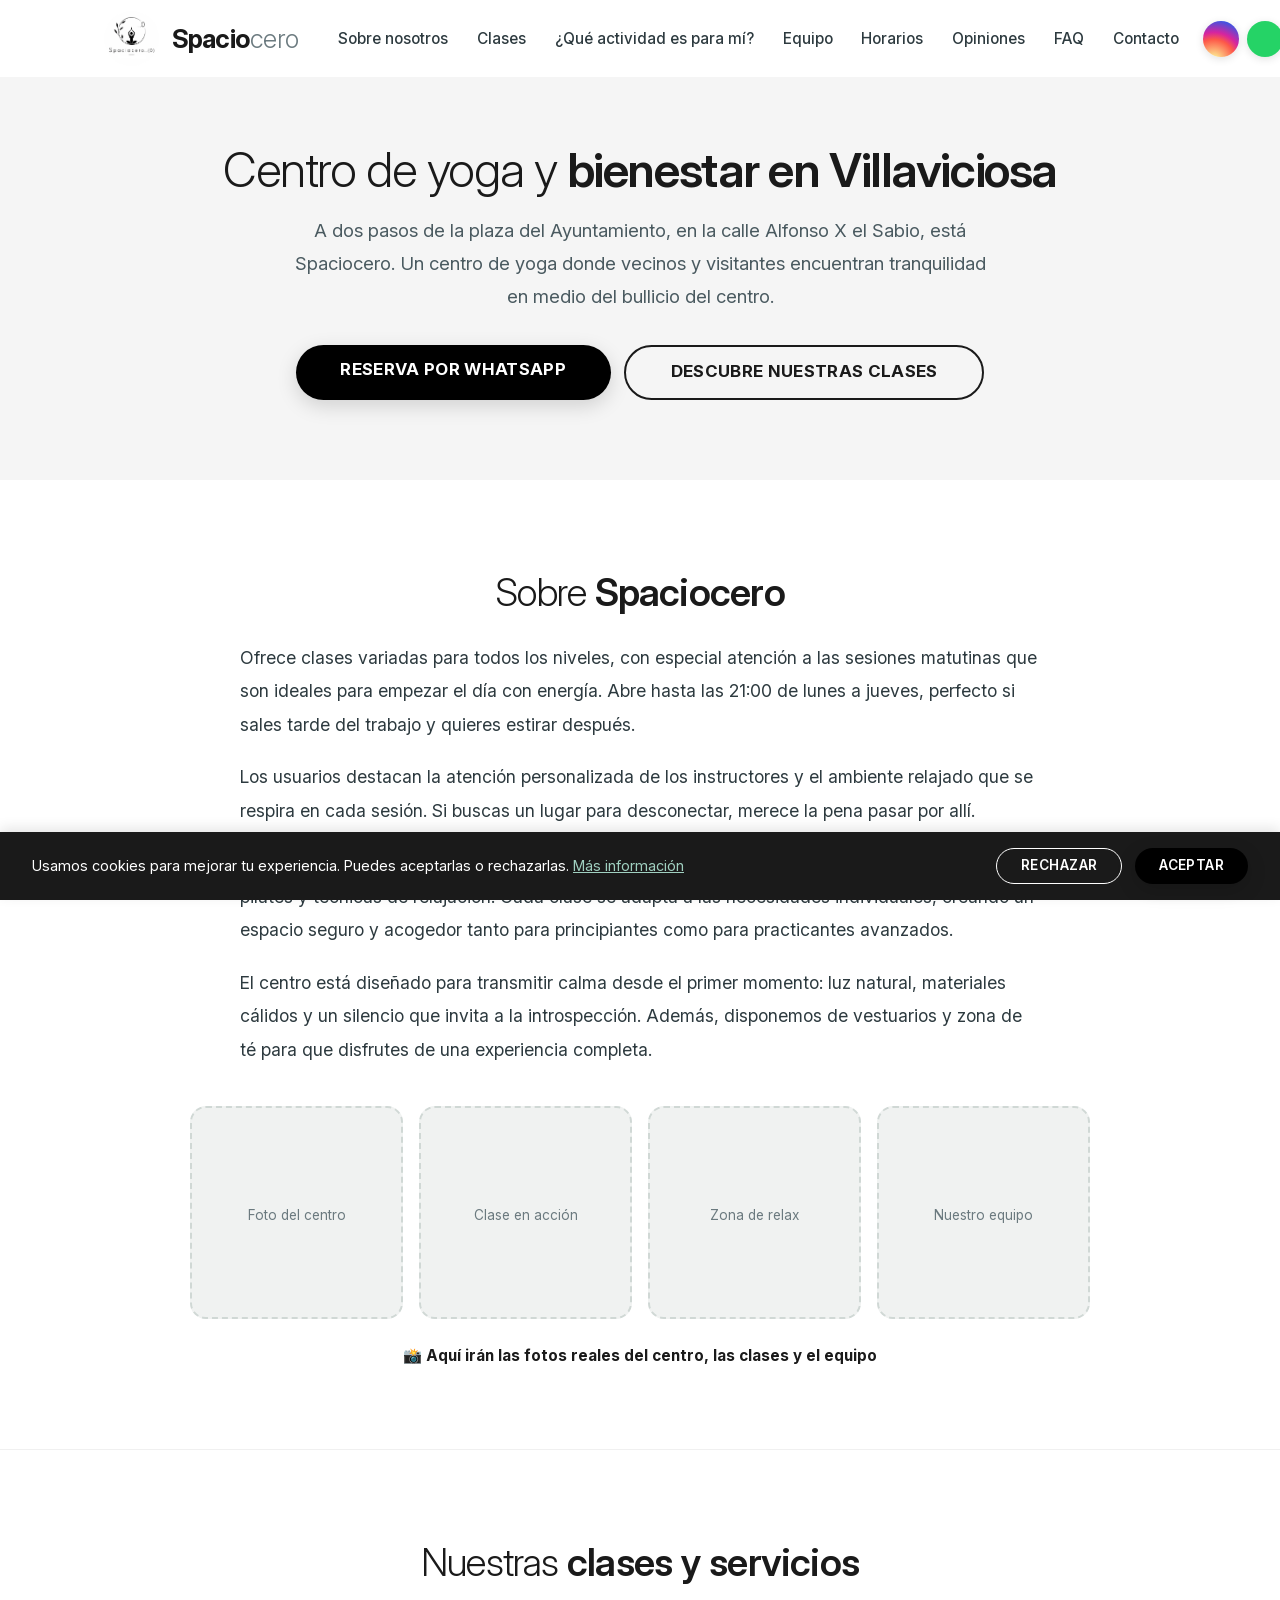
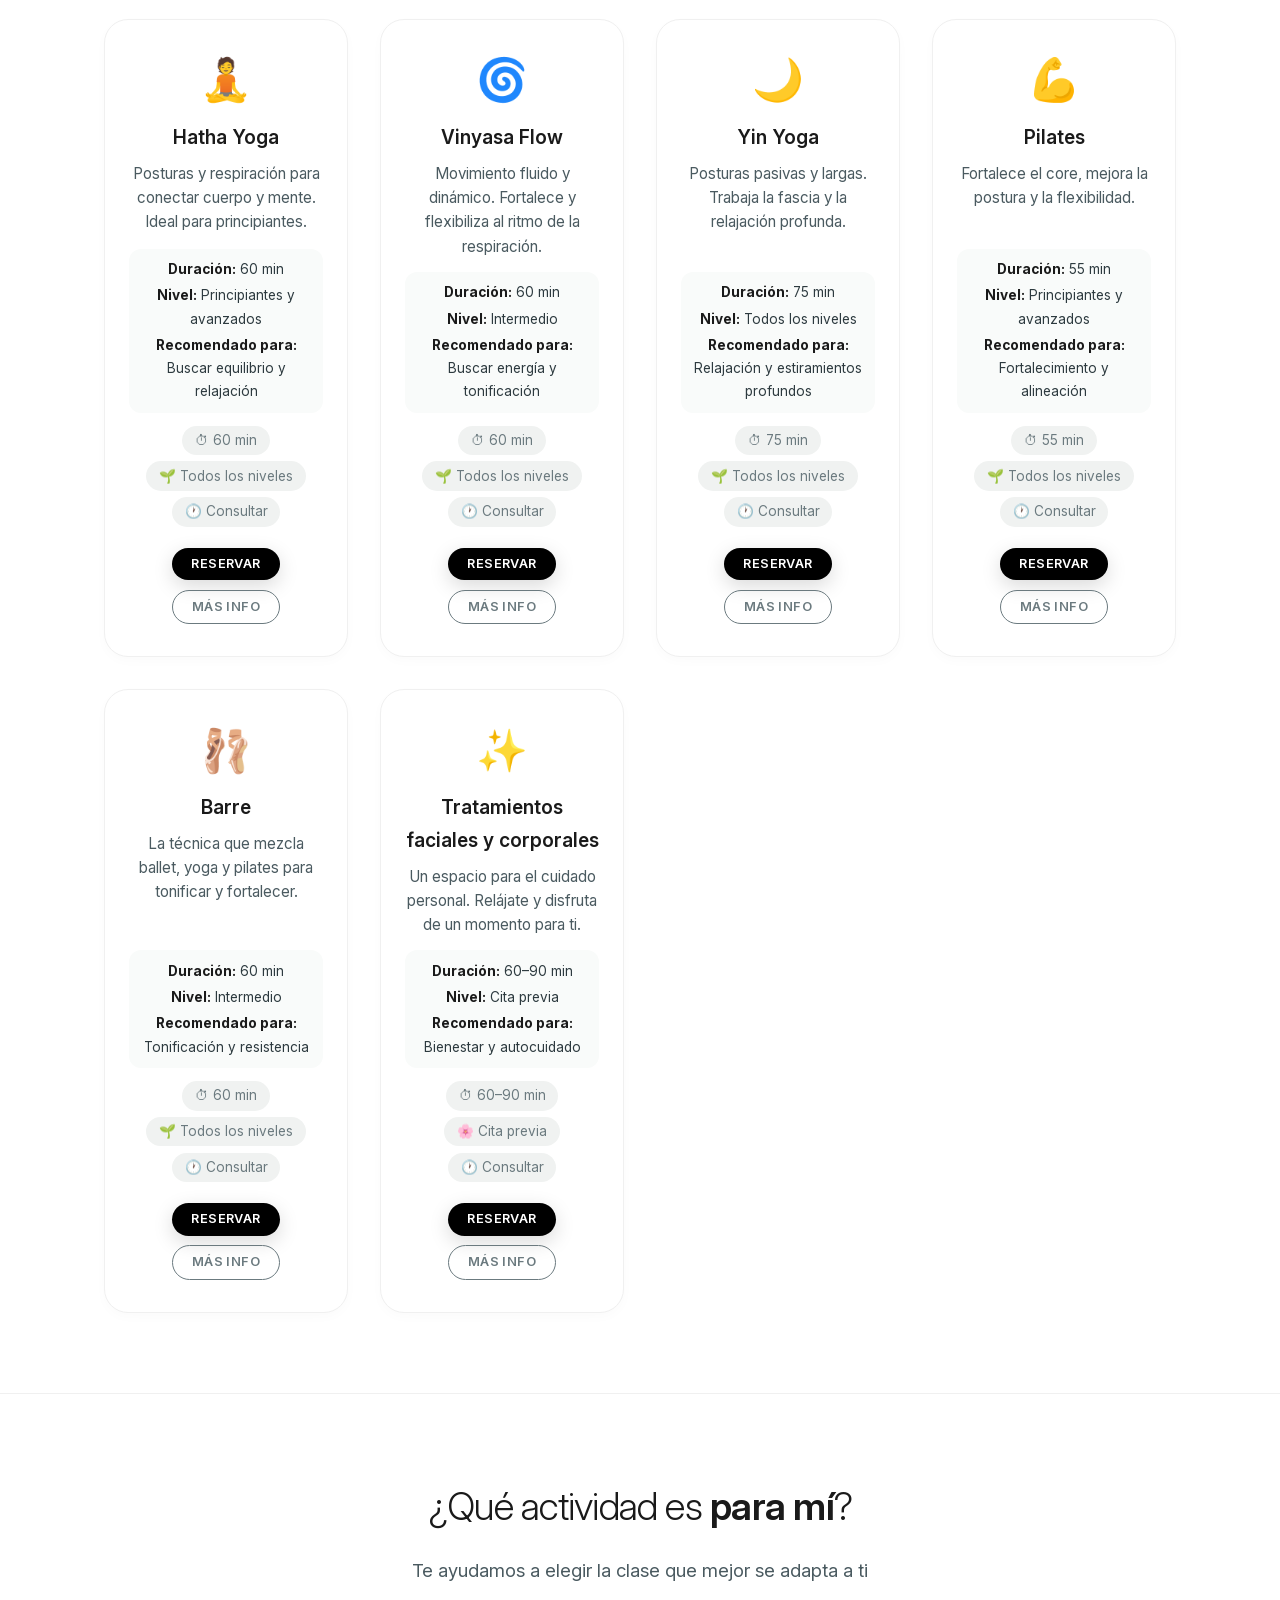
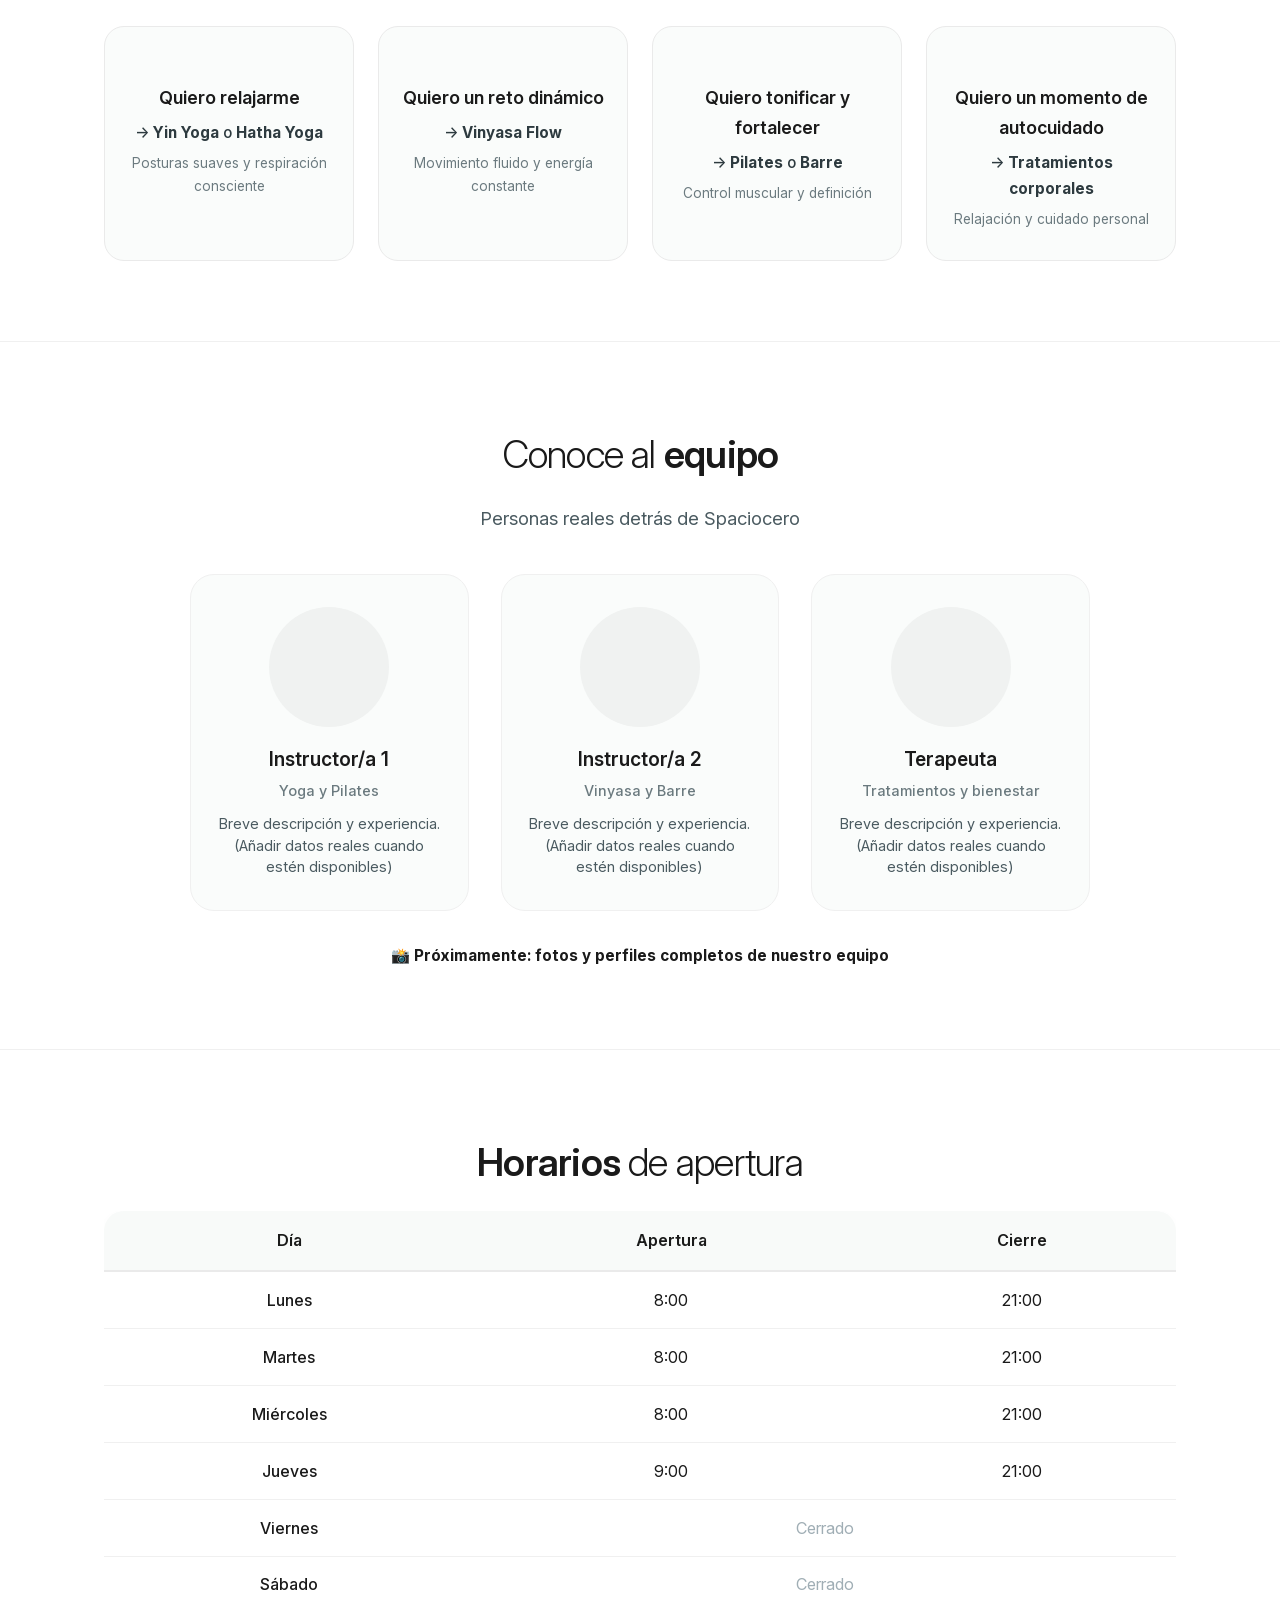
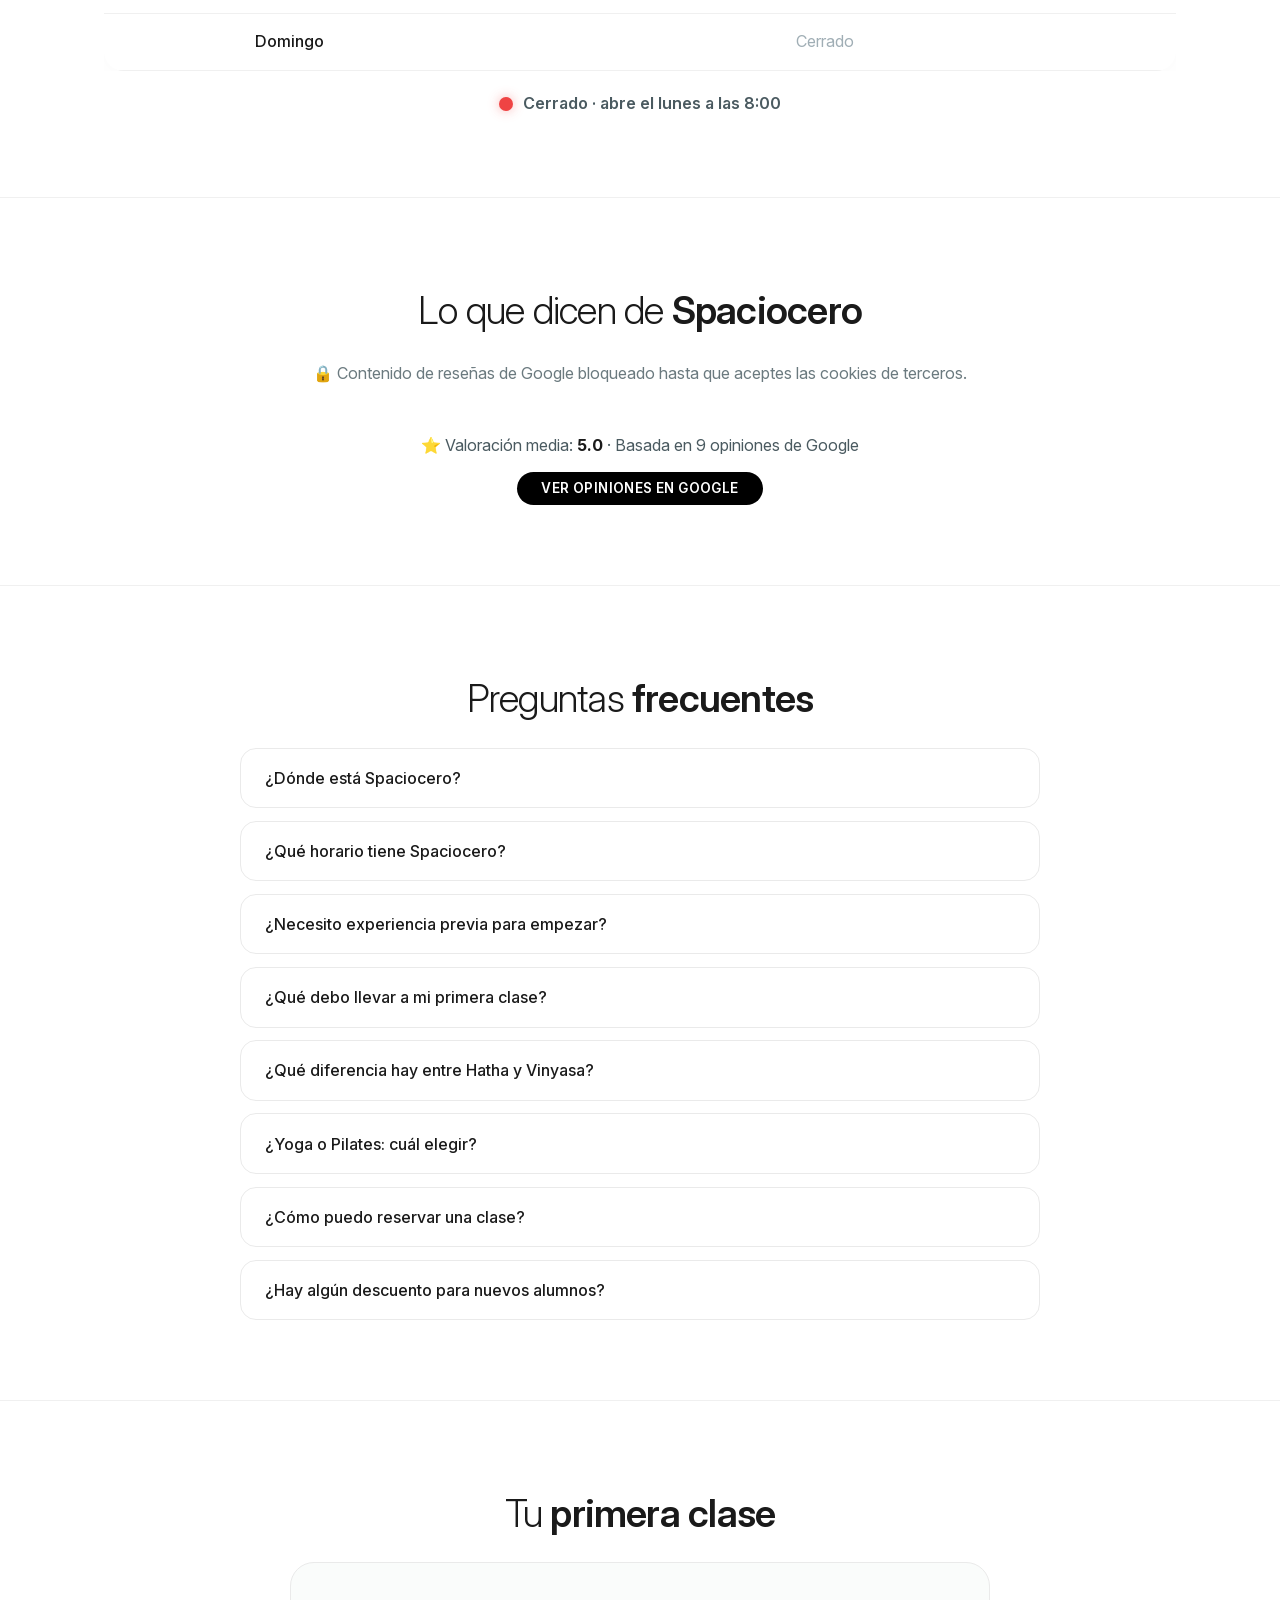
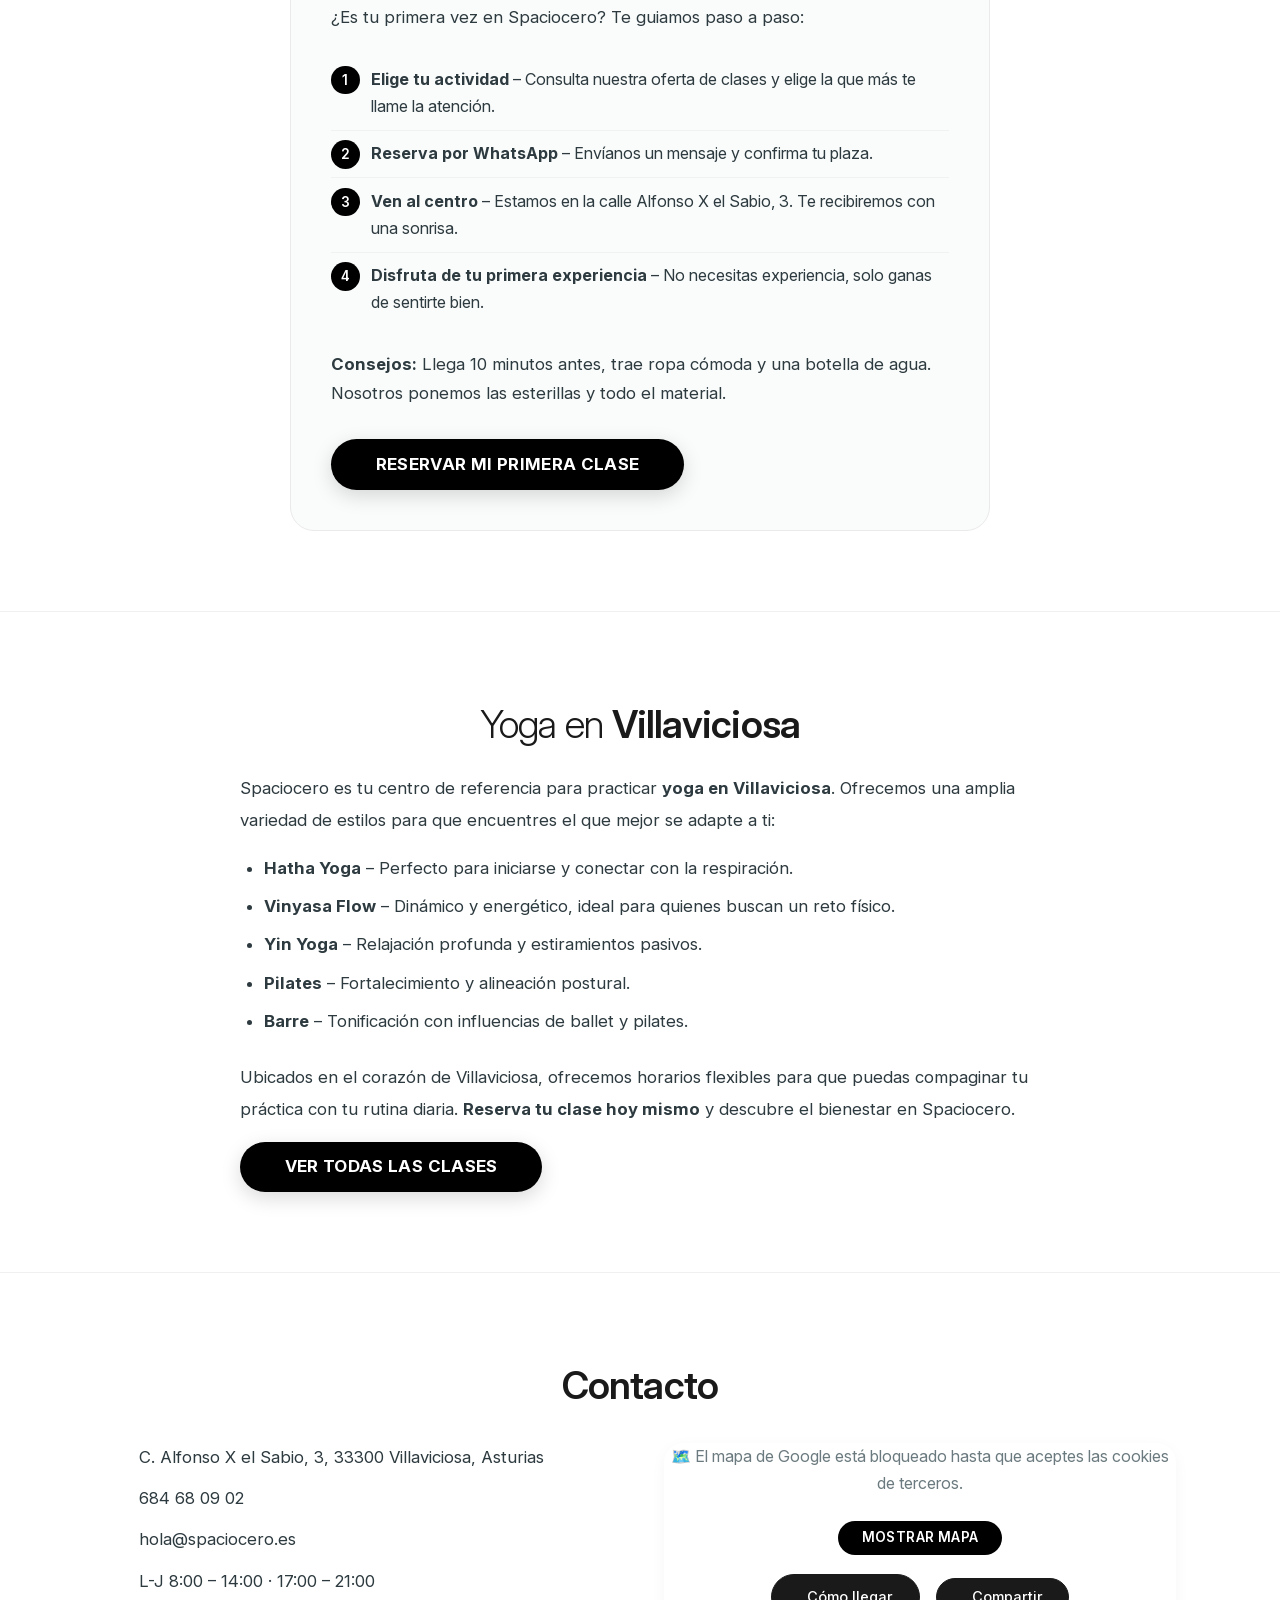
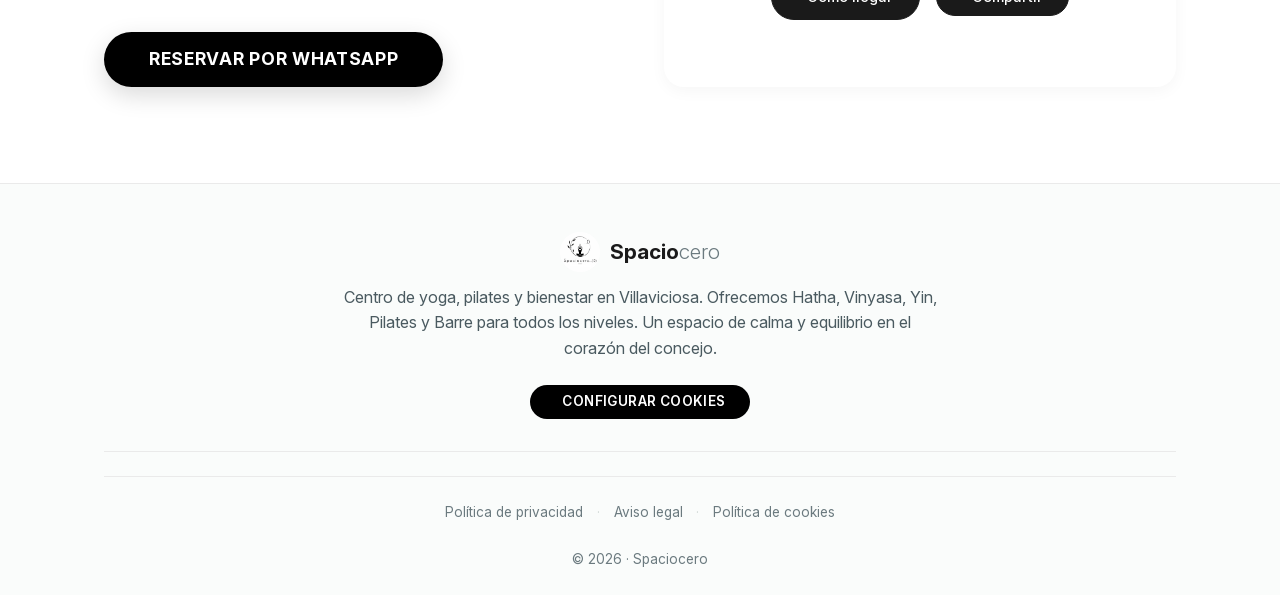
==== index.html @ df88dddb "update spaciocero Paginas legales actualizazo el font awesome actualizado para funcionar al aceptar " ====
<!DOCTYPE html>
<html lang="es">
<head>
    <meta charset="UTF-8" />
    <meta name="viewport" content="width=device-width, initial-scale=1.0" />
    <title>Spaciocero · Yoga y Bienestar en Villaviciosa | Centro de Yoga y Pilates</title>
    <meta name="description" content="Centro de yoga y pilates en Villaviciosa, Asturias. Clases de Hatha, Vinyasa, Yin, Pilates y Barre para todos los niveles. Relajación, flexibilidad y bienestar. ¡Reserva tu clase por WhatsApp!" />
    <link rel="icon" type="image/webp" href="./spaciocero_logo2_retocado-circle.webp" />
    <link rel="icon" type="image/png" href="./spaciocero_logo2_retocado-circle.png" sizes="any" />
    <link rel="canonical" href="https://spaciocero.pages.dev/" />
    <link rel="apple-touch-icon" sizes="180x180" href="/apple-touch-icon.png" />
    <link rel="stylesheet" href="./styles.css" />

    <!-- Open Graph / Redes Sociales -->
    <meta property="og:title" content="Spaciocero · Yoga y Bienestar en Villaviciosa" />
    <meta property="og:description" content="Centro de yoga y pilates en Villaviciosa. Clases para todos los niveles. ¡Ven a conocernos!" />
    <meta property="og:image" content="https://spaciocero.pages.dev/spaciocero_logo2_retocado-circle.webp" />
    <meta property="og:url" content="https://spaciocero.pages.dev/" />
    <meta name="twitter:card" content="summary_large_image" />
</head>
<body>

    <!-- CABECERA -->
    <header class="header">
        <div class="container header-inner">
            <a href="#inicio" class="logo">
                <picture>
                    <source srcset="./spaciocero_logo2_retocado-circle.webp" type="image/webp" />
                    <img src="./spaciocero_logo2_retocado-circle.png" alt="Spaciocero" class="logo-img" loading="lazy" />
                </picture>
                <span class="logo-text">Spacio<span>cero</span></span>
            </a>

            <nav class="nav" id="nav" aria-label="Navegación principal">
                <ul class="nav-links">
                    <li><a href="#sobre">Sobre nosotros</a></li>
                    <li><a href="#clases">Clases</a></li>
                    <li><a href="#actividad-ideal">¿Qué actividad es para mí?</a></li>
                    <li><a href="#equipo">Equipo</a></li>
                    <li><a href="#horarios">Horarios</a></li>
                    <li><a href="#opiniones">Opiniones</a></li>
                    <li><a href="#faq">FAQ</a></li>
                    <li><a href="#contacto">Contacto</a></li>
                </ul>
            </nav>

            <div class="header-right">
                <div class="header-buttons">
                    <div class="floating-buttons">
                        <a href="https://www.instagram.com/spaciocero/" target="_blank" rel="noopener noreferrer" class="float-btn instagram-btn" aria-label="Instagram">
                            <i class="fab fa-instagram"></i>
                        </a>
                        <a href="https://wa.me/34656167226?text=Hola%2C%20me%20gustar%C3%ADa%20reservar%20una%20clase" target="_blank" rel="noopener noreferrer" class="float-btn whatsapp-btn" aria-label="WhatsApp">
                            <i class="fab fa-whatsapp"></i>
                        </a>
                    </div>
                </div>
                <button class="menu-toggle" id="menuToggle" aria-label="Abrir menú">
                    <span></span><span></span><span></span>
                </button>
            </div>
        </div>
    </header>

    <main>
        <!-- ================= HERO ================= -->
        <section id="inicio" class="hero">
            <div class="container hero-inner">
                <div class="hero-content">
                    <h1>Centro de yoga y <strong>bienestar en Villaviciosa</strong></h1>
                    <p class="hero-descripcion">
                        A dos pasos de la plaza del Ayuntamiento, en la calle Alfonso X el Sabio, está Spaciocero.
                        Un centro de yoga donde vecinos y visitantes encuentran tranquilidad en medio del bullicio del centro.
                    </p>
                    <div class="hero-buttons">
                        <a href="https://wa.me/34656167226?text=Hola%2C%20me%20gustar%C3%ADa%20reservar%20una%20clase%20en%20Spaciocero" target="_blank" rel="noopener noreferrer" class="btn btn-primary">Reserva por WhatsApp</a>
                        <a href="#clases" class="btn btn-outline">Descubre nuestras clases</a>
                    </div>
                </div>
                <div class="hero-image">
                    <div class="hero-illustration"></div>
                </div>
            </div>
        </section>

        <!-- ================= SOBRE NOSOTROS ================= -->
        <section id="sobre" class="section">
            <div class="container">
                <h2 class="section-title">Sobre <strong>Spaciocero</strong></h2>
                <div class="sobre-texto">
                    <p>
                        Ofrece clases variadas para todos los niveles, con especial atención a las sesiones matutinas
                        que son ideales para empezar el día con energía. Abre hasta las 21:00 de lunes a jueves,
                        perfecto si sales tarde del trabajo y quieres estirar después.
                    </p>
                    <p>
                        Los usuarios destacan la atención personalizada de los instructores y el ambiente relajado
                        que se respira en cada sesión. Si buscas un lugar para desconectar, merece la pena pasar por allí.
                    </p>
                    <p>
                        Nuestro equipo de instructores cuenta con años de experiencia y formación continua en yoga,
                        pilates y técnicas de relajación. Cada clase se adapta a las necesidades individuales,
                        creando un espacio seguro y acogedor tanto para principiantes como para practicantes avanzados.
                    </p>
                    <p>
                        El centro está diseñado para transmitir calma desde el primer momento: luz natural,
                        materiales cálidos y un silencio que invita a la introspección. Además, disponemos de
                        vestuarios y zona de té para que disfrutes de una experiencia completa.
                    </p>
                </div>

                <!-- GALERÍA DE FOTOS (placeholder) -->
                <div class="galeria-fotos">
                    <div class="galeria-grid">
                        <div class="galeria-item placeholder" data-label="Sala de yoga">
                            <div class="placeholder-content">
                                <i class="fas fa-camera"></i>
                                <span>Foto del centro</span>
                            </div>
                        </div>
                        <div class="galeria-item placeholder" data-label="Clase de yoga">
                            <div class="placeholder-content">
                                <i class="fas fa-camera"></i>
                                <span>Clase en acción</span>
                            </div>
                        </div>
                        <div class="galeria-item placeholder" data-label="Espacio de relax">
                            <div class="placeholder-content">
                                <i class="fas fa-camera"></i>
                                <span>Zona de relax</span>
                            </div>
                        </div>
                        <div class="galeria-item placeholder" data-label="Equipo">
                            <div class="placeholder-content">
                                <i class="fas fa-camera"></i>
                                <span>Nuestro equipo</span>
                            </div>
                        </div>
                    </div>
                    <p class="galeria-nota">📸 <strong>Aquí irán las fotos reales del centro, las clases y el equipo</strong></p>
                </div>
            </div>
        </section>

        <!-- ================= CLASES ================= -->
        <section id="clases" class="section">
            <div class="container">
                <h2 class="section-title">Nuestras <strong>clases y servicios</strong></h2>
                <div class="clases-grid">
                    <!-- Hatha Yoga -->
                    <article class="clase-card">
                        <div class="clase-icon">🧘</div>
                        <h3>Hatha Yoga</h3>
                        <p class="clase-desc">Posturas y respiración para conectar cuerpo y mente. Ideal para principiantes.</p>
                        <div class="clase-detalles">
                            <span><strong>Duración:</strong> 60 min</span>
                            <span><strong>Nivel:</strong> Principiantes y avanzados</span>
                            <span><strong>Recomendado para:</strong> Buscar equilibrio y relajación</span>
                        </div>
                        <div class="clase-meta">
                            <span class="clase-duracion">⏱ 60 min</span>
                            <span class="clase-nivel">🌱 Todos los niveles</span>
                            <span class="clase-horario">🕐 Consultar</span>
                        </div>
                        <div class="clase-acciones">
                            <a href="https://wa.me/34656167226?text=Hola%2C%20me%20gustar%C3%ADa%20reservar%20Hatha%20Yoga" target="_blank" rel="noopener noreferrer" class="btn btn-primary btn-small">Reservar</a>
                            <button class="btn btn-outline btn-small btn-info" data-clase="hatha">Más info</button>
                        </div>
                    </article>

                    <!-- Vinyasa Flow -->
                    <article class="clase-card">
                        <div class="clase-icon">🌀</div>
                        <h3>Vinyasa Flow</h3>
                        <p class="clase-desc">Movimiento fluido y dinámico. Fortalece y flexibiliza al ritmo de la respiración.</p>
                        <div class="clase-detalles">
                            <span><strong>Duración:</strong> 60 min</span>
                            <span><strong>Nivel:</strong> Intermedio</span>
                            <span><strong>Recomendado para:</strong> Buscar energía y tonificación</span>
                        </div>
                        <div class="clase-meta">
                            <span class="clase-duracion">⏱ 60 min</span>
                            <span class="clase-nivel">🌱 Todos los niveles</span>
                            <span class="clase-horario">🕐 Consultar</span>
                        </div>
                        <div class="clase-acciones">
                            <a href="https://wa.me/34656167226?text=Hola%2C%20me%20gustar%C3%ADa%20reservar%20Vinyasa%20Flow" target="_blank" rel="noopener noreferrer" class="btn btn-primary btn-small">Reservar</a>
                            <button class="btn btn-outline btn-small btn-info" data-clase="vinyasa">Más info</button>
                        </div>
                    </article>

                    <!-- Yin Yoga -->
                    <article class="clase-card">
                        <div class="clase-icon">🌙</div>
                        <h3>Yin Yoga</h3>
                        <p class="clase-desc">Posturas pasivas y largas. Trabaja la fascia y la relajación profunda.</p>
                        <div class="clase-detalles">
                            <span><strong>Duración:</strong> 75 min</span>
                            <span><strong>Nivel:</strong> Todos los niveles</span>
                            <span><strong>Recomendado para:</strong> Relajación y estiramientos profundos</span>
                        </div>
                        <div class="clase-meta">
                            <span class="clase-duracion">⏱ 75 min</span>
                            <span class="clase-nivel">🌱 Todos los niveles</span>
                            <span class="clase-horario">🕐 Consultar</span>
                        </div>
                        <div class="clase-acciones">
                            <a href="https://wa.me/34656167226?text=Hola%2C%20me%20gustar%C3%ADa%20reservar%20Yin%20Yoga" target="_blank" rel="noopener noreferrer" class="btn btn-primary btn-small">Reservar</a>
                            <button class="btn btn-outline btn-small btn-info" data-clase="yin">Más info</button>
                        </div>
                    </article>

                    <!-- Pilates -->
                    <article class="clase-card">
                        <div class="clase-icon">💪</div>
                        <h3>Pilates</h3>
                        <p class="clase-desc">Fortalece el core, mejora la postura y la flexibilidad.</p>
                        <div class="clase-detalles">
                            <span><strong>Duración:</strong> 55 min</span>
                            <span><strong>Nivel:</strong> Principiantes y avanzados</span>
                            <span><strong>Recomendado para:</strong> Fortalecimiento y alineación</span>
                        </div>
                        <div class="clase-meta">
                            <span class="clase-duracion">⏱ 55 min</span>
                            <span class="clase-nivel">🌱 Todos los niveles</span>
                            <span class="clase-horario">🕐 Consultar</span>
                        </div>
                        <div class="clase-acciones">
                            <a href="https://wa.me/34656167226?text=Hola%2C%20me%20gustar%C3%ADa%20reservar%20Pilates" target="_blank" rel="noopener noreferrer" class="btn btn-primary btn-small">Reservar</a>
                            <button class="btn btn-outline btn-small btn-info" data-clase="pilates">Más info</button>
                        </div>
                    </article>

                    <!-- Barre -->
                    <article class="clase-card">
                        <div class="clase-icon">🩰</div>
                        <h3>Barre</h3>
                        <p class="clase-desc">La técnica que mezcla ballet, yoga y pilates para tonificar y fortalecer.</p>
                        <div class="clase-detalles">
                            <span><strong>Duración:</strong> 60 min</span>
                            <span><strong>Nivel:</strong> Intermedio</span>
                            <span><strong>Recomendado para:</strong> Tonificación y resistencia</span>
                        </div>
                        <div class="clase-meta">
                            <span class="clase-duracion">⏱ 60 min</span>
                            <span class="clase-nivel">🌱 Todos los niveles</span>
                            <span class="clase-horario">🕐 Consultar</span>
                        </div>
                        <div class="clase-acciones">
                            <a href="https://wa.me/34656167226?text=Hola%2C%20me%20gustar%C3%ADa%20reservar%20Barre" target="_blank" rel="noopener noreferrer" class="btn btn-primary btn-small">Reservar</a>
                            <button class="btn btn-outline btn-small btn-info" data-clase="barre">Más info</button>
                        </div>
                    </article>

                    <!-- Tratamientos -->
                    <article class="clase-card">
                        <div class="clase-icon">✨</div>
                        <h3>Tratamientos faciales y corporales</h3>
                        <p class="clase-desc">Un espacio para el cuidado personal. Relájate y disfruta de un momento para ti.</p>
                        <div class="clase-detalles">
                            <span><strong>Duración:</strong> 60–90 min</span>
                            <span><strong>Nivel:</strong> Cita previa</span>
                            <span><strong>Recomendado para:</strong> Bienestar y autocuidado</span>
                        </div>
                        <div class="clase-meta">
                            <span class="clase-duracion">⏱ 60–90 min</span>
                            <span class="clase-nivel">🌸 Cita previa</span>
                            <span class="clase-horario">🕐 Consultar</span>
                        </div>
                        <div class="clase-acciones">
                            <a href="https://wa.me/34656167226?text=Hola%2C%20me%20gustar%C3%ADa%20reservar%20un%20tratamiento" target="_blank" rel="noopener noreferrer" class="btn btn-primary btn-small">Reservar</a>
                            <button class="btn btn-outline btn-small btn-info" data-clase="tratamiento">Más info</button>
                        </div>
                    </article>
                </div>
            </div>
        </section>

        <!-- ================= ¿QUÉ ACTIVIDAD ES PARA MÍ? ================= -->
        <section id="actividad-ideal" class="section">
            <div class="container">
                <h2 class="section-title">¿Qué actividad es <strong>para mí</strong>?</h2>
                <p class="subtitulo">Te ayudamos a elegir la clase que mejor se adapta a ti</p>
                <div class="ideal-grid">
                    <div class="ideal-item">
                        <i class="fas fa-spa"></i>
                        <h3>Quiero relajarme</h3>
                        <p>→ <strong>Yin Yoga</strong> o <strong>Hatha Yoga</strong></p>
                        <small>Posturas suaves y respiración consciente</small>
                    </div>
                    <div class="ideal-item">
                        <i class="fas fa-running"></i>
                        <h3>Quiero un reto dinámico</h3>
                        <p>→ <strong>Vinyasa Flow</strong></p>
                        <small>Movimiento fluido y energía constante</small>
                    </div>
                    <div class="ideal-item">
                        <i class="fas fa-dumbbell"></i>
                        <h3>Quiero tonificar y fortalecer</h3>
                        <p>→ <strong>Pilates</strong> o <strong>Barre</strong></p>
                        <small>Control muscular y definición</small>
                    </div>
                    <div class="ideal-item">
                        <i class="fas fa-hand-sparkles"></i>
                        <h3>Quiero un momento de autocuidado</h3>
                        <p>→ <strong>Tratamientos corporales</strong></p>
                        <small>Relajación y cuidado personal</small>
                    </div>
                </div>
            </div>
        </section>

        <!-- ================= EQUIPO ================= -->
        <section id="equipo" class="section">
            <div class="container">
                <h2 class="section-title">Conoce al <strong>equipo</strong></h2>
                <p class="subtitulo">Personas reales detrás de Spaciocero</p>
                <div class="equipo-grid">
                    <div class="equipo-card placeholder">
                        <div class="equipo-foto placeholder-foto">
                            <i class="fas fa-user-circle"></i>
                        </div>
                        <h3>Instructor/a 1</h3>
                        <p class="equipo-rol">Yoga y Pilates</p>
                        <p class="equipo-desc">Breve descripción y experiencia. (Añadir datos reales cuando estén disponibles)</p>
                    </div>
                    <div class="equipo-card placeholder">
                        <div class="equipo-foto placeholder-foto">
                            <i class="fas fa-user-circle"></i>
                        </div>
                        <h3>Instructor/a 2</h3>
                        <p class="equipo-rol">Vinyasa y Barre</p>
                        <p class="equipo-desc">Breve descripción y experiencia. (Añadir datos reales cuando estén disponibles)</p>
                    </div>
                    <div class="equipo-card placeholder">
                        <div class="equipo-foto placeholder-foto">
                            <i class="fas fa-user-circle"></i>
                        </div>
                        <h3>Terapeuta</h3>
                        <p class="equipo-rol">Tratamientos y bienestar</p>
                        <p class="equipo-desc">Breve descripción y experiencia. (Añadir datos reales cuando estén disponibles)</p>
                    </div>
                </div>
                <p class="equipo-nota">📸 <strong>Próximamente: fotos y perfiles completos de nuestro equipo</strong></p>
            </div>
        </section>

        <!-- ================= HORARIOS ================= -->
        <section id="horarios" class="section">
            <div class="container">
                <h2 class="section-title"><strong>Horarios</strong> de apertura</h2>
                <div class="horario-wrapper">
                    <table class="horario-tabla">
                        <thead>
                            <tr>
                                <th>Día</th>
                                <th>Apertura</th>
                                <th>Cierre</th>
                            </tr>
                        </thead>
                        <tbody>
                            <tr><td>Lunes</td><td>8:00</td><td>21:00</td></tr>
                            <tr><td>Martes</td><td>8:00</td><td>21:00</td></tr>
                            <tr><td>Miércoles</td><td>8:00</td><td>21:00</td></tr>
                            <tr><td>Jueves</td><td>9:00</td><td>21:00</td></tr>
                            <tr><td>Viernes</td><td colspan="2" class="cerrado">Cerrado</td></tr>
                            <tr><td>Sábado</td><td colspan="2" class="cerrado">Cerrado</td></tr>
                            <tr><td>Domingo</td><td colspan="2" class="cerrado">Cerrado</td></tr>
                        </tbody>
                    </table>
                </div>
                <p class="horario-estado">
                    <span class="estado-indicador abierto"></span> Abierto ahora · cierra a las 21:00
                </p>
            </div>
        </section>

        <!-- ================= OPINIONES ================= -->
        <section id="opiniones" class="section">
            <div class="container">
                <h2 class="section-title">Lo que dicen de <strong>Spaciocero</strong></h2>
                <div id="gr-widget-container" class="third-party-placeholder" data-grwidget-key="C6u9eK5mrOUkaSLZZCuBZKRG">
                    <p class="placeholder-text">🔒 Contenido de reseñas de Google bloqueado hasta que aceptes las cookies de terceros.</p>
                </div>
                <div class="opiniones-footer">
                    <p>⭐ Valoración media: <strong>5.0</strong> · Basada en 9 opiniones de Google</p>
                    <a href="https://www.google.com/search?q=spaciocero" target="_blank" rel="noopener noreferrer" class="btn btn-outline btn-small">Ver opiniones en Google</a>
                </div>
                <div class="reseñas-preparadas" style="display:none;">
                    <p>Próximamente: reseñas de nuestros clientes</p>
                </div>
            </div>
        </section>

        <!-- ================= FAQ ================= -->
        <section id="faq" class="section">
            <div class="container">
                <h2 class="section-title">Preguntas <strong>frecuentes</strong></h2>
                <div class="faq-list">
                    <div class="faq-item">
                        <button class="faq-pregunta" aria-expanded="false">
                            <span>¿Dónde está Spaciocero?</span>
                            <i class="fas fa-chevron-down faq-icon"></i>
                        </button>
                        <div class="faq-respuesta">
                            <p>Estamos en la <strong>C. Alfonso X el Sabio, 3, 33300 Villaviciosa, Asturias</strong>, a dos pasos de la plaza del Ayuntamiento.</p>
                        </div>
                    </div>
                    <div class="faq-item">
                        <button class="faq-pregunta" aria-expanded="false">
                            <span>¿Qué horario tiene Spaciocero?</span>
                            <i class="fas fa-chevron-down faq-icon"></i>
                        </button>
                        <div class="faq-respuesta">
                            <p>Nuestro horario es: <strong>Lunes a Jueves de 8:00 a 21:00</strong> (los jueves abrimos a las 9:00). Viernes, sábado y domingo cerrado.</p>
                        </div>
                    </div>
                    <div class="faq-item">
                        <button class="faq-pregunta" aria-expanded="false">
                            <span>¿Necesito experiencia previa para empezar?</span>
                            <i class="fas fa-chevron-down faq-icon"></i>
                        </button>
                        <div class="faq-respuesta">
                            <p>En absoluto. Todas nuestras clases están diseñadas para adaptarse a <strong>todos los niveles</strong>, desde principiantes hasta avanzados. Nuestros instructores te guiarán en todo momento.</p>
                        </div>
                    </div>
                    <div class="faq-item">
                        <button class="faq-pregunta" aria-expanded="false">
                            <span>¿Qué debo llevar a mi primera clase?</span>
                            <i class="fas fa-chevron-down faq-icon"></i>
                        </button>
                        <div class="faq-respuesta">
                            <p>Ropa cómoda que permita el movimiento (mallas, leggings, camiseta holgada). Para yoga, no necesitas calzado, se practica descalzo. Para pilates, puedes usar calcetines antideslizantes. También trae una botella de agua.</p>
                        </div>
                    </div>
                    <div class="faq-item">
                        <button class="faq-pregunta" aria-expanded="false">
                            <span>¿Qué diferencia hay entre Hatha y Vinyasa?</span>
                            <i class="fas fa-chevron-down faq-icon"></i>
                        </button>
                        <div class="faq-respuesta">
                            <p><strong>Hatha Yoga</strong> es más suave y se centra en posturas estáticas y respiración. <strong>Vinyasa Flow</strong> es más dinámico, con secuencias fluidas que sincronizan movimiento y respiración.</p>
                        </div>
                    </div>
                    <div class="faq-item">
                        <button class="faq-pregunta" aria-expanded="false">
                            <span>¿Yoga o Pilates: cuál elegir?</span>
                            <i class="fas fa-chevron-down faq-icon"></i>
                        </button>
                        <div class="faq-respuesta">
                            <p><strong>Yoga</strong> trabaja flexibilidad, equilibrio y conexión mente-cuerpo. <strong>Pilates</strong> se enfoca en fortalecer el core, mejorar la postura y alinear el cuerpo. Ambos se complementan perfectamente.</p>
                        </div>
                    </div>
                    <div class="faq-item">
                        <button class="faq-pregunta" aria-expanded="false">
                            <span>¿Cómo puedo reservar una clase?</span>
                            <i class="fas fa-chevron-down faq-icon"></i>
                        </button>
                        <div class="faq-respuesta">
                            <p>Reserva fácilmente a través de <strong>WhatsApp</strong> al <a href="https://wa.me/34656167226" target="_blank" rel="noopener noreferrer">656 167 226</a> o usando el botón de reserva en cada clase. También puedes llamarnos al <a href="tel:684680902">684 68 09 02</a>.</p>
                        </div>
                    </div>
                    <div class="faq-item">
                        <button class="faq-pregunta" aria-expanded="false">
                            <span>¿Hay algún descuento para nuevos alumnos?</span>
                            <i class="fas fa-chevron-down faq-icon"></i>
                        </button>
                        <div class="faq-respuesta">
                            <p>Consulta nuestras ofertas de bienvenida. <strong>Pregúntanos por WhatsApp</strong> y te informaremos de todas las promociones disponibles.</p>
                        </div>
                    </div>
                </div>
            </div>
        </section>

        <!-- ================= TU PRIMERA CLASE ================= -->
        <section id="primera-clase" class="section">
            <div class="container">
                <h2 class="section-title">Tu <strong>primera clase</strong></h2>
                <div class="primera-clase-content">
                    <p>¿Es tu primera vez en Spaciocero? Te guiamos paso a paso:</p>
                    <ol>
                        <li><strong>Elige tu actividad</strong> – Consulta nuestra oferta de clases y elige la que más te llame la atención.</li>
                        <li><strong>Reserva por WhatsApp</strong> – Envíanos un mensaje y confirma tu plaza.</li>
                        <li><strong>Ven al centro</strong> – Estamos en la calle Alfonso X el Sabio, 3. Te recibiremos con una sonrisa.</li>
                        <li><strong>Disfruta de tu primera experiencia</strong> – No necesitas experiencia, solo ganas de sentirte bien.</li>
                    </ol>
                    <p><strong>Consejos:</strong> Llega 10 minutos antes, trae ropa cómoda y una botella de agua. Nosotros ponemos las esterillas y todo el material.</p>
                    <a href="https://wa.me/34656167226?text=Hola%2C%20es%20mi%20primera%20vez%20y%20quiero%20reservar" target="_blank" rel="noopener noreferrer" class="btn btn-primary">Reservar mi primera clase</a>
                </div>
            </div>
        </section>

        <!-- ================= YOGA EN VILLAVICIOSA ================= -->
        <section id="yoga-villaviciosa" class="section">
            <div class="container">
                <h2 class="section-title">Yoga en <strong>Villaviciosa</strong></h2>
                <div class="yoga-local-content">
                    <p>Spaciocero es tu centro de referencia para practicar <strong>yoga en Villaviciosa</strong>. Ofrecemos una amplia variedad de estilos para que encuentres el que mejor se adapte a ti:</p>
                    <ul>
                        <li><strong>Hatha Yoga</strong> – Perfecto para iniciarse y conectar con la respiración.</li>
                        <li><strong>Vinyasa Flow</strong> – Dinámico y energético, ideal para quienes buscan un reto físico.</li>
                        <li><strong>Yin Yoga</strong> – Relajación profunda y estiramientos pasivos.</li>
                        <li><strong>Pilates</strong> – Fortalecimiento y alineación postural.</li>
                        <li><strong>Barre</strong> – Tonificación con influencias de ballet y pilates.</li>
                    </ul>
                    <p>Ubicados en el corazón de Villaviciosa, ofrecemos horarios flexibles para que puedas compaginar tu práctica con tu rutina diaria. <strong>Reserva tu clase hoy mismo</strong> y descubre el bienestar en Spaciocero.</p>
                    <a href="#clases" class="btn btn-primary">Ver todas las clases</a>
                </div>
            </div>
        </section>

        <!-- ================= CONTACTO ================= -->
        <section id="contacto" class="section">
            <div class="container">
                <h2 class="section-title"><strong>Contacto</strong></h2>
                <div class="contacto-grid">
                    <div class="contacto-info">
                        <p><i class="fas fa-location-dot contacto-icon"></i> C. Alfonso X el Sabio, 3, 33300 Villaviciosa, Asturias</p>
                        <p><i class="fas fa-phone contacto-icon"></i> <a href="tel:684680902">684 68 09 02</a></p>
                        <p><i class="fas fa-envelope contacto-icon"></i> <a href="mailto:hola@spaciocero.es">hola@spaciocero.es</a></p>
                        <p><i class="fas fa-clock contacto-icon"></i> L-J 8:00 – 14:00 · 17:00 – 21:00</p>
                        <a href="https://wa.me/34656167226?text=Hola%2C%20me%20gustar%C3%ADa%20recibir%20informaci%C3%B3n" target="_blank" rel="noopener noreferrer" class="btn btn-primary" style="margin-top:1.5rem;">Reservar por WhatsApp</a>
                    </div>
                    <div class="contacto-mapa">
                        <div id="google-map-container" class="third-party-placeholder" data-map-url="https://www.google.com/maps/embed?pb=!1m18!1m12!1m3!1d2894.8833908297875!2d-5.4364549234641455!3d43.48390386336363!2m3!1f0!2f0!3f0!3m2!1i1024!2i768!4f13.1!3m3!1m2!1s0xd366d06a86f21c9%3a0x9878264290576e03!2sspaciocero!5e0!3m2!1ses!2sus!4v1785161286812!5m2!1ses!2sus">
                            <p class="placeholder-text">🗺️ El mapa de Google está bloqueado hasta que aceptes las cookies de terceros.</p>
                            <button type="button" id="load-map-btn" class="btn btn-outline btn-small">Mostrar mapa</button>
                        </div>
                        <div class="mapa-acciones">
                            <a href="https://www.google.com/maps/dir/?api=1&destination=C.+Alfonso+X+el+Sabio,+3,+33300+Villaviciosa,+Asturias,+España" 
                               target="_blank" rel="noopener noreferrer"
                               class="btn-como-llegar">
                                <i class="fas fa-car"></i> Cómo llegar
                            </a>
                            <div class="dropdown-compartir">
                                <button class="btn-compartir" id="btnCompartir" aria-haspopup="true" aria-expanded="false">
                                    <i class="fas fa-share-alt"></i> Compartir
                                </button>
                                <div class="dropdown-menu" id="dropdownMenu" role="menu">
                                    <a href="#" class="dropdown-item" data-share="whatsapp" role="menuitem"><i class="fab fa-whatsapp"></i> WhatsApp</a>
                                    <a href="#" class="dropdown-item" data-share="twitter" role="menuitem"><i class="fab fa-x-twitter"></i> Twitter</a>
                                    <a href="#" class="dropdown-item" data-share="telegram" role="menuitem"><i class="fab fa-telegram-plane"></i> Telegram</a>
                                    <a href="#" class="dropdown-item" data-share="facebook" role="menuitem"><i class="fab fa-facebook"></i> Facebook</a>
                                    <a href="#" class="dropdown-item" data-share="email" role="menuitem"><i class="fas fa-envelope"></i> Email</a>
                                    <button class="dropdown-item" data-share="copiar" role="menuitem"><i class="fas fa-link"></i> Copiar enlace</button>
                                </div>
                            </div>
                        </div>
                    </div>
                </div>
            </div>
        </section>

    </main>

    <!-- ================= FOOTER ================= -->
    <footer class="footer">
        <div class="container">
            <div class="footer-grid">
                <div class="footer-col footer-col-center">
                    <a href="#inicio" class="logo-footer">
                        <picture>
                            <source srcset="./spaciocero_logo2_retocado-circle.webp" type="image/webp" />
                            <img src="./spaciocero_logo2_retocado-circle.png" alt="Spaciocero" class="logo-footer-img" loading="lazy" />
                        </picture>
                        <span class="logo-footer-text">Spacio<span>cero</span></span>
                    </a>
                    <p class="footer-desc">
                        Centro de yoga, pilates y bienestar en Villaviciosa. 
                        Ofrecemos Hatha, Vinyasa, Yin, Pilates y Barre para todos los niveles. 
                        Un espacio de calma y equilibrio en el corazón del concejo.
                    </p>
                    <button id="configurar-cookies" class="btn btn-outline btn-small" style="margin-top: 1rem;">
                        <i class="fas fa-cookie-bite"></i> Configurar cookies
                    </button>
                </div>
            </div>

            <div class="footer-legal">
                <a href="./paginas-legales/politica-privacidad.html">Política de privacidad</a>
                <span class="separator">·</span>
                <a href="./paginas-legales/aviso-legal.html">Aviso legal</a>
                <span class="separator">·</span>
                <a href="./paginas-legales/politica-cookies.html">Política de cookies</a>
            </div>

            <div class="footer-bottom">
                <p>&copy; 2026 · Spaciocero</p>
            </div>
        </div>
    </footer>

    <!-- ================= BANNER DE COOKIES ================= -->
    <div id="cookieBanner" class="cookie-banner" style="display: none;">
        <p>Usamos cookies para mejorar tu experiencia. Puedes aceptarlas o rechazarlas. 
            <a href="./paginas-legales/politica-cookies.html" target="_blank" rel="noopener noreferrer">Más información</a></p>
        <div class="cookie-buttons">
            <button id="rejectCookies" class="btn btn-outline btn-small">Rechazar</button>
            <button id="acceptCookies" class="btn btn-primary btn-small">Aceptar</button>
        </div>
    </div>

    <!-- ================= MODAL "MÁS INFO" ================= -->
    <div id="modalInfo" class="modal-overlay" style="display: none;">
        <div class="modal-container">
            <button class="modal-close" id="modalClose" aria-label="Cerrar">&times;</button>
            <div class="modal-content">
                <h3 id="modalTitle">Información</h3>
                <p id="modalText">Contenido aquí.</p>
                <a href="#" id="modalAction" class="btn btn-primary modal-btn" target="_blank" rel="noopener noreferrer">Reservar por WhatsApp</a>
            </div>
        </div>
    </div>

    <!-- ================= JAVASCRIPT ================= -->
    <script src="./script.js"></script>

    <!-- Datos estructurados JSON-LD -->
    <script type="application/ld+json">
    {
      "@context": "https://schema.org",
      "@type": "LocalBusiness",
      "name": "Spaciocero",
      "description": "Centro de yoga y pilates en Villaviciosa. Clases para todos los niveles. Relajación, flexibilidad y bienestar.",
      "image": "https://spaciocero.pages.dev/spaciocero_logo2_retocado-circle.png",
      "address": {
        "@type": "PostalAddress",
        "streetAddress": "C. Alfonso X el Sabio, 3",
        "addressLocality": "Villaviciosa",
        "addressRegion": "Asturias",
        "postalCode": "33300",
        "addressCountry": "ES"
      },
      "telephone": "+34684680902",
      "email": "hola@spaciocero.es",
      "url": "https://spaciocero.pages.dev",
      "openingHoursSpecification": [
        {
          "@type": "OpeningHoursSpecification",
          "dayOfWeek": ["Monday", "Tuesday", "Wednesday"],
          "opens": "08:00",
          "closes": "21:00"
        },
        {
          "@type": "OpeningHoursSpecification",
          "dayOfWeek": "Thursday",
          "opens": "09:00",
          "closes": "21:00"
        }
      ],
      "aggregateRating": {
        "@type": "AggregateRating",
        "ratingValue": "5.0",
        "reviewCount": "9"
      },
      "priceRange": "€€"
    }
    </script>

    <script type="application/ld+json">
    {
      "@context": "https://schema.org",
      "@type": "FAQPage",
      "mainEntity": [
        {
          "@type": "Question",
          "name": "¿Dónde está Spaciocero?",
          "acceptedAnswer": {
            "@type": "Answer",
            "text": "Estamos en la C. Alfonso X el Sabio, 3, 33300 Villaviciosa, Asturias."
          }
        },
        {
          "@type": "Question",
          "name": "¿Qué horario tiene Spaciocero?",
          "acceptedAnswer": {
            "@type": "Answer",
            "text": "Lunes a Jueves de 8:00 a 21:00 (jueves 9:00). Viernes a domingo cerrado."
          }
        },
        {
          "@type": "Question",
          "name": "¿Necesito experiencia previa para empezar?",
          "acceptedAnswer": {
            "@type": "Answer",
            "text": "No, todas nuestras clases están adaptadas a todos los niveles."
          }
        },
        {
          "@type": "Question",
          "name": "¿Cómo puedo reservar una clase?",
          "acceptedAnswer": {
            "@type": "Answer",
            "text": "Puedes reservar por WhatsApp al 656 167 226 o llamando al 684 68 09 02."
          }
        }
      ]
    }
    </script>

</body>
</html>
---- styles.css ----
/* ============================================
   RESET Y BASE
   ============================================ */

/* === FUENTE AUTOALOJADA (Inter Variable) === */
@font-face {
    font-family: 'Inter';
    src: url('./fonts/InterVariable.woff2') format('woff2');
    font-weight: 300 700;
    font-style: normal;
    font-display: swap;
}

*,
*::before,
*::after {
    margin: 0;
    padding: 0;
    box-sizing: border-box;
}

html {
    scroll-behavior: smooth;
}

body {
    font-family: 'Inter', system-ui, -apple-system, sans-serif;
    background-color: #ffffff;
    color: #1a1a1a;
    line-height: 1.7;
    -webkit-font-smoothing: antialiased;
}

a {
    text-decoration: none;
    color: inherit;
}

img {
    max-width: 100%;
    display: block;
}

ul {
    list-style: none;
}

/* ============================================
   CONTENEDOR
   ============================================ */
.container {
    max-width: 1120px;
    margin: 0 auto;
    padding: 0 1.5rem;
}

/* ============================================
   CABECERA
   ============================================ */
.header {
    position: sticky;
    top: 0;
    z-index: 100;
    background: rgba(255, 255, 255, 0.92);
    backdrop-filter: blur(16px);
    border-bottom: 1px solid rgba(0, 0, 0, 0.04);
    padding: 0.7rem 0;
    transition: box-shadow 0.3s ease;
}

.header:hover {
    box-shadow: 0 2px 20px rgba(0,0,0,0.04);
}

.header-inner {
    display: flex;
    justify-content: space-between;
    align-items: center;
    flex-wrap: nowrap;
}

.logo {
    display: flex;
    align-items: center;
    gap: 0.8rem;
    text-decoration: none;
    flex-shrink: 0;
}

.logo-img {
    height: 55px;
    width: auto;
    display: block;
    object-fit: contain;
    aspect-ratio: auto;
}

.logo-text {
    font-size: 1.6rem;
    font-weight: 700;
    letter-spacing: -0.03em;
    color: #1a1a1a;
}
.logo-text span {
    font-weight: 300;
    color: #6b7a7f;
}

.nav {
    display: flex;
    align-items: center;
    flex-shrink: 1;
    overflow: visible;
    margin-left: 2.5rem;
}

.nav-links {
    display: flex;
    gap: 1.8rem;
    font-weight: 500;
    font-size: 0.95rem;
    align-items: center;
    flex-wrap: nowrap;
    white-space: nowrap;
}

.nav-links a {
    padding: 0.2rem 0;
    border-bottom: 2px solid transparent;
    transition: border-color 0.25s ease, color 0.25s ease;
    color: #2d3a3f;
    line-height: 1.4;
}
.nav-links a:hover {
    border-bottom-color: #000;
    color: #000;
}

/* ============================================
   HEADER RIGHT (menú hamburguesa + botones redes)
   ============================================ */
.header-right {
    display: flex;
    align-items: center;
    gap: 0.8rem;
    flex-shrink: 0;
    margin-left: 1.5rem;
}

.menu-toggle {
    display: none;
    flex-direction: column;
    gap: 5px;
    background: none;
    border: none;
    cursor: pointer;
    padding: 0.25rem;
    flex-shrink: 0;
}
.menu-toggle span {
    display: block;
    width: 26px;
    height: 2px;
    background: #000;
    transition: 0.2s;
}

.header-buttons {
    display: flex;
    align-items: center;
    gap: 0.5rem;
    flex-shrink: 0;
}

.floating-buttons {
    display: flex;
    align-items: center;
    gap: 0.5rem;
}

.float-btn {
    display: flex;
    align-items: center;
    justify-content: center;
    width: 36px;
    height: 36px;
    border-radius: 50%;
    color: #fff;
    font-size: 18px;
    box-shadow: 0 2px 8px rgba(0, 0, 0, 0.12);
    transition: all 0.3s ease;
    text-decoration: none;
    border: none;
    cursor: pointer;
}

.float-btn:hover {
    transform: scale(1.1);
    box-shadow: 0 4px 16px rgba(0, 0, 0, 0.2);
}

.whatsapp-btn {
    background: #25D366;
}
.whatsapp-btn:hover {
    background: #1da851;
}

.instagram-btn {
    background: radial-gradient(circle at 30% 110%, #fdf497 0%, #fdf497 5%, #fd5949 45%, #d6249f 60%, #285AEB 90%);
}
.instagram-btn:hover {
    opacity: 0.9;
}

/* ============================================
   RESPONSIVE: MÓVIL
   ============================================ */
@media (max-width: 768px) {
    .menu-toggle {
        display: flex;
    }

    .header-right {
        gap: 0.6rem;
        margin-left: 0;
    }

    .header-buttons {
        gap: 0.3rem;
        order: 0;
    }
    .menu-toggle {
        order: 1;
    }
    .floating-buttons {
        gap: 0.5rem;
    }
    .float-btn {
        width: 32px;
        height: 32px;
        font-size: 16px;
    }

    .nav {
        display: none;
        position: absolute;
        top: 100%;
        left: 0;
        right: 0;
        background: #fff;
        padding: 1.5rem;
        border-bottom: 1px solid #eee;
        box-shadow: 0 12px 24px rgba(0,0,0,0.04);
        z-index: 200;
        margin-left: 0;
    }
    .nav.open {
        display: block;
    }
    .nav-links {
        flex-direction: column;
        gap: 0.5rem;
        align-items: center;
        font-size: 1rem;
        flex-wrap: wrap;
        white-space: normal;
    }
}

/* ============================================
   BOTONES (generales)
   ============================================ */
.btn {
    display: inline-block;
    padding: 0.9rem 2.8rem;
    font-weight: 700;
    font-size: 1.05rem;
    border-radius: 60px;
    transition: all 0.2s ease;
    border: none;
    cursor: pointer;
    text-align: center;
    font-family: inherit;
    line-height: 1.3;
    letter-spacing: 0.02em;
    text-transform: uppercase;
}

.btn-primary {
    background: #000000;
    color: #ffffff;
    box-shadow: 0 6px 20px rgba(0, 0, 0, 0.15);
}

.btn-primary:hover {
    background: #222222;
    color: #ffffff;
    transform: translateY(-2px);
    box-shadow: 0 10px 28px rgba(0, 0, 0, 0.2);
}

.btn-primary:active {
    transform: translateY(0);
    box-shadow: 0 4px 12px rgba(0, 0, 0, 0.1);
}

.btn-outline {
    background: transparent;
    color: #1a1a1a;
    border: 2px solid #1a1a1a;
}
.btn-outline:hover {
    background: #1a1a1a;
    color: #ffffff;
    transform: translateY(-2px);
}

.btn-small {
    padding: 0.5rem 1.5rem;
    font-size: 0.85rem;
    background: #000;
    color: #fff;
    border-radius: 60px;
    text-decoration: none;
    display: inline-block;
    transition: all 0.2s;
    border: none;
    cursor: pointer;
    font-weight: 600;
    text-transform: uppercase;
    letter-spacing: 0.03em;
}
.btn-small:hover {
    background: #222;
    transform: translateY(-2px);
    box-shadow: 0 6px 16px rgba(0,0,0,0.1);
}

/* ============================================
   SECCIONES
   ============================================ */
.section {
    padding: 5rem 0;
    border-bottom: 1px solid #f0f0f0;
}
.section:last-of-type {
    border-bottom: none;
}

.section-title {
    font-size: 2.4rem;
    font-weight: 300;
    letter-spacing: -0.02em;
    text-align: center;
    margin-bottom: 1rem;
}
.section-title strong {
    font-weight: 600;
}

.subtitulo {
    text-align: center;
    font-size: 1.15rem;
    color: #4a5a60;
    margin-bottom: 2.5rem;
}

/* ============================================
   HERO
   ============================================ */
.hero {
    padding: 4rem 0 5rem;
    background: #f5f5f5;
    position: relative;
    overflow: hidden;
}

.hero::after {
    display: none;
}

.hero-inner {
    display: flex;
    flex-direction: column;
    align-items: center;
    text-align: center;
    gap: 2rem;
    position: relative;
    z-index: 1;
}

.hero-content h1 {
    font-size: 3rem;
    font-weight: 300;
    letter-spacing: -0.03em;
    line-height: 1.15;
    margin-bottom: 1rem;
}
.hero-content h1 strong {
    font-weight: 600;
}

.hero-descripcion {
    font-size: 1.15rem;
    color: #4a5a60;
    max-width: 700px;
    margin: 0 auto 2rem;
    line-height: 1.8;
}

.hero-buttons {
    display: flex;
    flex-wrap: wrap;
    gap: 0.8rem;
    justify-content: center;
}

.hero-image {
    display: none;
}

/* ============================================
   SOBRE NOSOTROS
   ============================================ */
.sobre-texto {
    max-width: 800px;
    margin: 0 auto 2.5rem;
    font-size: 1.1rem;
    color: #2d3a3f;
    line-height: 1.9;
}
.sobre-texto p + p {
    margin-top: 1.2rem;
}

.galeria-fotos {
    max-width: 900px;
    margin: 0 auto;
}

.galeria-grid {
    display: grid;
    grid-template-columns: repeat(4, 1fr);
    gap: 1rem;
}

.galeria-item {
    aspect-ratio: 1 / 1;
    background: #f5f7f6;
    border-radius: 16px;
    display: flex;
    align-items: center;
    justify-content: center;
    border: 2px dashed #d0d8d5;
    transition: all 0.2s;
    position: relative;
    overflow: hidden;
}
.galeria-item.placeholder {
    background: #f0f2f1;
}
.galeria-item .placeholder-content {
    display: flex;
    flex-direction: column;
    align-items: center;
    gap: 0.4rem;
    color: #6b7a7f;
    font-size: 0.85rem;
}
.galeria-item .placeholder-content i {
    font-size: 2rem;
    color: #a0b0b5;
    flex-shrink: 0;
}
.galeria-item:hover {
    border-color: #000;
    background: #e8edeb;
}

.galeria-nota {
    text-align: center;
    margin-top: 1.5rem;
    color: #6b7a7f;
    font-size: 0.95rem;
}
.galeria-nota strong {
    color: #1a1a1a;
}

/* ============================================
   CLASES
   ============================================ */
.clases-grid {
    display: grid;
    grid-template-columns: repeat(auto-fit, minmax(240px, 1fr));
    gap: 2rem;
    margin-top: 1.5rem;
}

.clase-card {
    background: #ffffff;
    padding: 2rem 1.5rem;
    border-radius: 24px;
    text-align: center;
    border: 1px solid #f0f0f0;
    transition: all 0.25s ease;
    box-shadow: 0 4px 12px rgba(0, 0, 0, 0.02);
    display: flex;
    flex-direction: column;
    align-items: center;
}
.clase-card:hover {
    transform: translateY(-6px);
    box-shadow: 0 20px 48px rgba(0, 0, 0, 0.06);
    border-color: #e0e8e5;
}

.clase-icon {
    font-size: 2.6rem;
    margin-bottom: 0.8rem;
    display: inline-flex;
    align-items: center;
    justify-content: center;
    flex-shrink: 0;
    width: 3.5rem;
    height: 3.5rem;
    line-height: 1;
}

.clase-card h3 {
    font-size: 1.2rem;
    font-weight: 600;
    margin-bottom: 0.5rem;
    color: #1a1a1a;
}

.clase-desc {
    color: #4a5a60;
    font-size: 0.95rem;
    line-height: 1.6;
    margin-bottom: 0.8rem;
    flex: 1;
}

.clase-detalles {
    width: 100%;
    font-size: 0.85rem;
    color: #2d3a3f;
    margin-bottom: 0.8rem;
    display: flex;
    flex-direction: column;
    gap: 0.2rem;
    background: #f9fbfa;
    padding: 0.6rem;
    border-radius: 12px;
}
.clase-detalles span {
    display: block;
}
.clase-detalles strong {
    color: #1a1a1a;
}

.clase-meta {
    display: flex;
    flex-wrap: wrap;
    justify-content: center;
    gap: 0.4rem;
    font-size: 0.85rem;
    color: #6b7a7f;
    margin-bottom: 0.8rem;
    width: 100%;
}
.clase-meta span {
    background: #f0f2f1;
    padding: 0.2rem 0.8rem;
    border-radius: 30px;
    white-space: nowrap;
}

.clase-acciones {
    display: flex;
    gap: 0.6rem;
    flex-wrap: wrap;
    justify-content: center;
    width: 100%;
    margin-top: 0.5rem;
}
.clase-acciones .btn {
    flex: 0 1 auto;
    min-width: 80px;
    max-width: 100%;
    white-space: nowrap;
    padding: 0.5rem 1.2rem;
    font-size: 0.8rem;
}
.btn-info {
    background: transparent;
    border: 1px solid #6b7a7f;
    color: #6b7a7f;
}
.btn-info:hover {
    background: #6b7a7f;
    color: #fff;
}

/* ============================================
   ¿QUÉ ACTIVIDAD ES PARA MÍ?
   ============================================ */
.ideal-grid {
    display: grid;
    grid-template-columns: repeat(4, 1fr);
    gap: 1.5rem;
    margin-top: 1rem;
}

.ideal-item {
    background: #fafcfb;
    padding: 1.8rem 1.2rem;
    border-radius: 20px;
    text-align: center;
    border: 1px solid #eaeaea;
    transition: all 0.2s;
}
.ideal-item:hover {
    transform: translateY(-4px);
    box-shadow: 0 10px 30px rgba(0,0,0,0.04);
}
.ideal-item i {
    font-size: 2.2rem;
    color: #6b7a7f;
    margin-bottom: 0.6rem;
    display: inline-block;
    flex-shrink: 0;
}
.ideal-item h3 {
    font-size: 1.1rem;
    font-weight: 600;
    margin-bottom: 0.4rem;
}
.ideal-item p {
    font-size: 0.95rem;
    color: #2d3a3f;
    font-weight: 500;
}
.ideal-item small {
    display: block;
    margin-top: 0.4rem;
    color: #6b7a7f;
    font-size: 0.85rem;
}

/* ============================================
   EQUIPO
   ============================================ */
.equipo-grid {
    display: grid;
    grid-template-columns: repeat(3, 1fr);
    gap: 2rem;
    max-width: 900px;
    margin: 0 auto;
}

.equipo-card {
    background: #ffffff;
    border-radius: 24px;
    padding: 2rem 1.5rem;
    text-align: center;
    border: 1px solid #f0f0f0;
    transition: all 0.25s;
}
.equipo-card:hover {
    transform: translateY(-4px);
    box-shadow: 0 10px 30px rgba(0,0,0,0.04);
}
.equipo-card.placeholder {
    background: #fafcfb;
}
.equipo-foto {
    width: 120px;
    height: 120px;
    border-radius: 50%;
    margin: 0 auto 1rem;
    background: #f0f2f1;
    display: flex;
    align-items: center;
    justify-content: center;
    font-size: 4rem;
    color: #b0bcc0;
    flex-shrink: 0;
}
.equipo-foto i {
    font-size: 4rem;
    flex-shrink: 0;
}
.equipo-card h3 {
    font-size: 1.2rem;
    font-weight: 600;
}
.equipo-rol {
    font-weight: 500;
    color: #6b7a7f;
    font-size: 0.9rem;
    margin: 0.2rem 0 0.6rem;
}
.equipo-desc {
    color: #4a5a60;
    font-size: 0.9rem;
    line-height: 1.5;
}
.equipo-nota {
    text-align: center;
    margin-top: 2rem;
    color: #6b7a7f;
    font-size: 0.95rem;
}
.equipo-nota strong {
    color: #1a1a1a;
}

/* ============================================
   HORARIOS
   ============================================ */
.horario-wrapper {
    overflow-x: auto;
    margin-top: 1rem;
}

.horario-tabla {
    width: 100%;
    border-collapse: collapse;
    font-size: 1rem;
    min-width: 400px;
    background: #ffffff;
    border-radius: 20px;
    overflow: hidden;
    box-shadow: 0 4px 16px rgba(0, 0, 0, 0.02);
}

.horario-tabla th {
    background: #f8faf9;
    padding: 1rem 0.8rem;
    font-weight: 600;
    color: #1a1a1a;
    border-bottom: 2px solid #eaeaea;
    text-align: center;
}
.horario-tabla td {
    padding: 0.9rem 0.5rem;
    border-bottom: 1px solid #f0f0f0;
    text-align: center;
}
.horario-tabla td:first-child {
    font-weight: 500;
}
.horario-tabla .cerrado {
    color: #a0aeb5;
    font-weight: 400;
}

.horario-estado {
    text-align: center;
    margin-top: 1.2rem;
    font-size: 1rem;
    color: #4a5a60;
    display: flex;
    align-items: center;
    justify-content: center;
    gap: 0.6rem;
    font-weight: 600;
}

.estado-indicador {
    display: inline-block;
    width: 14px;
    height: 14px;
    border-radius: 50%;
    background: #22c55e;
    flex-shrink: 0;
}
.estado-indicador.abierto {
    background: #22c55e;
    box-shadow: 0 0 12px rgba(34, 197, 94, 0.4);
}
.estado-indicador.cerrado {
    background: #ef4444;
    box-shadow: 0 0 12px rgba(239, 68, 68, 0.4);
}

/* ============================================
   OPINIONES
   ============================================ */
#opiniones .container {
    display: flex !important;
    flex-direction: column !important;
    align-items: center !important;
}

/* Estilos de GRWidget centrado - REFORZADO */
.grwidget-embed {
    width: 100% !important;
    max-width: 800px !important;
    margin: 0 auto !important;
    display: block !important;
    text-align: center !important;
}

.grwidget-embed * {
    text-align: center !important;
    margin-left: auto !important;
    margin-right: auto !important;
    float: none !important;
    display: block !important;
}

.grwidget-embed .grw-rating,
.grwidget-embed .grw-stars,
.grwidget-embed .grw-review-text,
.grwidget-embed .grw-review-author,
.grwidget-embed .grw-review-date,
.grwidget-embed .grw-review-content {
    display: inline-block !important;
    float: none !important;
    text-align: center !important;
}

.opiniones-footer {
    text-align: center !important;
    width: 100% !important;
    margin-top: 1.8rem !important;
    color: #4a5a60 !important;
    font-size: 1rem !important;
}

.opiniones-footer strong {
    color: #1a1a1a !important;
}
.opiniones-footer .btn {
    margin-top: 0.8rem;
}

/* ============================================
   TU PRIMERA CLASE
   ============================================ */
.primera-clase-content {
    max-width: 700px;
    margin: 0 auto;
    background: #fafcfb;
    padding: 2.5rem;
    border-radius: 24px;
    border: 1px solid #eaeaea;
}
.primera-clase-content p {
    font-size: 1.05rem;
    color: #2d3a3f;
    margin-bottom: 1rem;
}
.primera-clase-content ol {
    list-style: none;
    counter-reset: step;
    margin: 1.5rem 0;
}
.primera-clase-content ol li {
    counter-increment: step;
    padding: 0.6rem 0 0.6rem 2.5rem;
    position: relative;
    font-size: 1rem;
    color: #2d3a3f;
    border-bottom: 1px solid #f0f2f1;
}
.primera-clase-content ol li:last-child {
    border-bottom: none;
}
.primera-clase-content ol li::before {
    content: counter(step);
    position: absolute;
    left: 0;
    top: 0.6rem;
    width: 1.8rem;
    height: 1.8rem;
    background: #000;
    color: #fff;
    border-radius: 50%;
    text-align: center;
    line-height: 1.8rem;
    font-weight: 600;
    font-size: 0.85rem;
    flex-shrink: 0;
}
.primera-clase-content .btn {
    margin-top: 1rem;
}

/* ============================================
   YOGA EN VILLAVICIOSA
   ============================================ */
.yoga-local-content {
    max-width: 800px;
    margin: 0 auto;
    font-size: 1.05rem;
    color: #2d3a3f;
    line-height: 1.9;
}
.yoga-local-content ul {
    list-style: disc;
    margin: 1rem 0 1.5rem 1.5rem;
}
.yoga-local-content ul li {
    margin-bottom: 0.4rem;
}
.yoga-local-content .btn {
    margin-top: 1rem;
}

/* ============================================
   FAQ
   ============================================ */
.faq-list {
    max-width: 800px;
    margin: 0 auto;
    display: flex;
    flex-direction: column;
    gap: 0.8rem;
}

.faq-item {
    background: #ffffff;
    border: 1px solid #eaeaea;
    border-radius: 16px;
    overflow: hidden;
    transition: border-color 0.2s;
}
.faq-item:hover {
    border-color: #d0d8d5;
}

.faq-pregunta {
    width: 100%;
    display: flex;
    justify-content: space-between;
    align-items: center;
    padding: 1.2rem 1.5rem;
    background: none;
    border: none;
    cursor: pointer;
    font-family: inherit;
    font-size: 1rem;
    font-weight: 500;
    color: #1a1a1a;
    text-align: left;
    transition: background 0.2s;
}
.faq-pregunta:hover {
    background: #fafcfb;
}
.faq-pregunta .faq-icon {
    transition: transform 0.3s ease;
    color: #6b7a7f;
    font-size: 0.9rem;
    flex-shrink: 0;
}
.faq-pregunta[aria-expanded="true"] .faq-icon {
    transform: rotate(180deg);
}

.faq-respuesta {
    max-height: 0;
    overflow: hidden;
    transition: max-height 0.4s ease, padding 0.3s ease;
    padding: 0 1.5rem;
}
.faq-respuesta.open {
    max-height: 500px;
    padding: 0 1.5rem 1.2rem;
}
.faq-respuesta p {
    color: #4a5a60;
    line-height: 1.7;
}
.faq-respuesta strong {
    color: #1a1a1a;
}
.faq-respuesta a {
    color: #000;
    text-decoration: underline;
}

/* ============================================
   CONTACTO
   ============================================ */
.contacto-grid {
    display: grid;
    grid-template-columns: 1fr 1fr;
    gap: 3rem;
    margin-top: 1.5rem;
}

.contacto-info p {
    display: flex;
    align-items: center;
    gap: 0.8rem;
    margin-bottom: 0.8rem;
    font-size: 1.05rem;
    color: #2d3a3f;
}
.contacto-info a {
    color: inherit;
    transition: color 0.2s;
}
.contacto-info a:hover {
    color: #000;
}

.contacto-icon {
    width: 1.4rem;
    color: #6b7a7f;
    font-size: 1rem;
    flex-shrink: 0;
    text-align: center;
}

.contacto-mapa {
    border-radius: 20px;
    overflow: hidden;
    box-shadow: 0 4px 16px rgba(0, 0, 0, 0.04);
}

.mapa-acciones {
    margin-top: 1.2rem;
    display: flex;
    align-items: center;
    justify-content: center;
    flex-wrap: wrap;
    gap: 1rem;
}

.btn-como-llegar {
    display: inline-flex;
    align-items: center;
    gap: 0.6rem;
    padding: 0.6rem 1.6rem;
    background: #1a1a1a;
    color: #fff;
    border-radius: 60px;
    font-weight: 500;
    font-size: 0.9rem;
    transition: all 0.2s;
    border: 1.5px solid #1a1a1a;
}
.btn-como-llegar:hover {
    background: #000;
    transform: translateY(-2px);
    box-shadow: 0 8px 24px rgba(0,0,0,0.08);
}
.btn-como-llegar i {
    font-size: 1rem;
}

.dropdown-compartir {
    position: relative;
    display: inline-block;
}

.btn-compartir {
    display: inline-flex;
    align-items: center;
    gap: 0.6rem;
    padding: 0.6rem 1.6rem;
    background: #1a1a1a;
    color: #fff;
    border-radius: 60px;
    font-weight: 500;
    font-size: 0.9rem;
    border: 1.5px solid #1a1a1a;
    cursor: pointer;
    font-family: inherit;
    transition: all 0.2s;
}
.btn-compartir:hover {
    background: #000;
    transform: translateY(-2px);
    box-shadow: 0 8px 24px rgba(0,0,0,0.08);
}
.btn-compartir i {
    font-size: 1rem;
}

.dropdown-menu {
    position: fixed !important;
    top: 50% !important;
    left: 50% !important;
    transform: translate(-50%, -50%) !important;
    min-width: 220px;
    background: #ffffff;
    border-radius: 20px;
    box-shadow: 0 20px 60px rgba(0, 0, 0, 0.12);
    border: 1px solid rgba(0, 0, 0, 0.04);
    padding: 0.5rem 0;
    z-index: 999999 !important;
    display: none !important;
    overflow: visible !important;
}
.dropdown-menu.open {
    display: block !important;
}

.dropdown-item {
    display: flex;
    align-items: center;
    gap: 0.8rem;
    padding: 0.7rem 1.2rem;
    color: #1a1a1a;
    font-size: 0.9rem;
    font-weight: 500;
    border: none;
    background: none;
    width: 100%;
    cursor: pointer;
    text-align: left;
    font-family: inherit;
    transition: background 0.15s;
}
.dropdown-item:hover {
    background: #f5f7f6;
}
.dropdown-item i {
    width: 1.2rem;
    text-align: center;
    font-size: 1.1rem;
    color: #6b7a7f;
    flex-shrink: 0;
}
.dropdown-item[data-share="whatsapp"] i { color: #25D366; }
.dropdown-item[data-share="twitter"] i { color: #000; }
.dropdown-item[data-share="telegram"] i { color: #0088cc; }
.dropdown-item[data-share="facebook"] i { color: #1877f2; }
.dropdown-item[data-share="email"] i { color: #ea4335; }
.dropdown-item[data-share="copiar"] i { color: #6b7a7f; }

.copiar-mensaje {
    display: block;
    padding: 0.7rem 1.2rem;
    font-size: 0.85rem;
    color: #22c55e;
    font-weight: 500;
    text-align: center;
    opacity: 0;
    transition: opacity 0.3s;
    background: #f9fbfa;
    border-top: 1px solid #eaeaea;
}
.copiar-mensaje.visible {
    opacity: 1;
}

/* ============================================
   FOOTER (simplificado, centrado)
   ============================================ */
.footer {
    background: #fafcfb;
    padding: 3rem 0 1.5rem;
    border-top: 1px solid #eaeaea;
    margin-top: 1rem;
}

.footer-grid {
    display: grid;
    grid-template-columns: 1fr;
    gap: 0;
    padding-bottom: 2rem;
    border-bottom: 1px solid #eaeaea;
    justify-items: center;
    text-align: center;
}

.footer-col-center {
    max-width: 700px;
    width: 100%;
}

.logo-footer {
    display: inline-flex;
    align-items: center;
    gap: 0.6rem;
    text-decoration: none;
    margin-bottom: 0.8rem;
    justify-content: center;
}
.logo-footer-img {
    height: 40px;
    width: auto;
    object-fit: contain;
}
.logo-footer-text {
    font-size: 1.3rem;
    font-weight: 700;
    color: #1a1a1a;
}
.logo-footer-text span {
    font-weight: 300;
    color: #6b7a7f;
}

.footer-desc {
    color: #4a5a60;
    font-size: 1rem;
    line-height: 1.6;
    max-width: 600px;
    margin: 0 auto 0.5rem;
}

.footer-legal {
    text-align: center;
    padding-top: 1.5rem;
    margin-top: 1.5rem;
    border-top: 1px solid #eaeaea;
    font-size: 0.85rem;
    color: #6b7a7f;
}
.footer-legal a {
    color: #6b7a7f;
    text-decoration: none;
    transition: color 0.2s;
}
.footer-legal a:hover {
    color: #1a1a1a;
    text-decoration: underline;
}
.footer-legal .separator {
    margin: 0 0.6rem;
    color: #d0d8d5;
}

.footer-bottom {
    text-align: center;
    padding-top: 1.5rem;
    font-size: 0.85rem;
    color: #6b7a7f;
}
.footer-bottom span {
    font-weight: 500;
    color: #1a1a1a;
}

/* ============================================
   BOTÓN CONTACTO - RESERVA TU CLASE
   ============================================ */
.contacto-info .btn-primary {
    background: #000000 !important;
    color: #ffffff !important;
    font-size: 1.1rem !important;
    padding: 1rem 2.8rem !important;
    font-weight: 700 !important;
    text-transform: uppercase;
    letter-spacing: 0.04em;
    border-radius: 60px;
    box-shadow: 0 8px 24px rgba(0, 0, 0, 0.15);
    transition: all 0.3s ease;
    display: inline-block;
    width: auto;
    min-width: 220px;
    text-align: center;
    border: none;
    cursor: pointer;
}

.contacto-info .btn-primary:hover {
    background: #1a1a1a !important;
    color: #ffffff !important;
    transform: translateY(-3px) scale(1.02);
    box-shadow: 0 12px 36px rgba(0, 0, 0, 0.25);
}

@media (max-width: 480px) {
    .contacto-info .btn-primary {
        font-size: 1rem !important;
        padding: 0.9rem 1.8rem !important;
        min-width: 100%;
        width: 100%;
        max-width: 300px;
    }
}

/* ============================================
   COOKIE BANNER
   ============================================ */
.cookie-banner {
    position: fixed;
    bottom: 0;
    left: 0;
    right: 0;
    background: #1a1a1a;
    color: #fff;
    padding: 1rem 2rem;
    display: flex;
    justify-content: space-between;
    align-items: center;
    flex-wrap: wrap;
    gap: 1rem;
    z-index: 9999;
    box-shadow: 0 -4px 12px rgba(0,0,0,0.1);
}
.cookie-banner p {
    margin: 0;
    font-size: 0.9rem;
    flex: 1;
}
.cookie-banner a {
    color: #a0d0c0;
    text-decoration: underline;
}
.cookie-buttons {
    display: flex;
    gap: 0.8rem;
    flex-wrap: wrap;
}
.cookie-banner .btn-outline {
    background: transparent;
    color: #fff;
    border: 1.5px solid #fff;
}
.cookie-banner .btn-outline:hover {
    background: #fff;
    color: #1a1a1a;
}
@media (max-width: 600px) {
    .cookie-banner {
        flex-direction: column;
        text-align: center;
        padding: 1rem;
    }
    .cookie-buttons {
        justify-content: center;
    }
}

/* ============================================
   FOOTER LEGAL (ya está dentro del footer)
   ============================================ */

/* ============================================
   PÁGINAS LEGALES (placeholder)
   ============================================ */
.legal-section {
    padding: 4rem 0 6rem;
}
.legal-content {
    max-width: 800px;
    margin: 0 auto;
    color: #2d3a3f;
    line-height: 1.8;
}
.legal-content h2 {
    font-size: 1.4rem;
    font-weight: 600;
    margin: 2rem 0 1rem;
    color: #1a1a1a;
}
.legal-content p {
    margin-bottom: 1.2rem;
}
.legal-content ul {
    margin: 1rem 0 1.5rem 1.5rem;
    list-style: disc;
}
.legal-content ul li {
    margin-bottom: 0.5rem;
}
.legal-content a {
    color: #000;
    text-decoration: underline;
}
.legal-content a:hover {
    color: #6b7a7f;
}
.legal-content em {
    color: #6b7a7f;
    font-size: 0.9rem;
}

/* ============================================
   ANIMACIONES FADE-IN
   ============================================ */
.fade-in {
    opacity: 0;
    transform: translateY(30px);
    transition: opacity 0.8s ease, transform 0.8s ease;
}
.fade-in.visible {
    opacity: 1;
    transform: translateY(0);
}

/* ============================================
   MODAL "MÁS INFO"
   ============================================ */
.modal-overlay {
    position: fixed;
    top: 0;
    left: 0;
    width: 100%;
    height: 100%;
    background: rgba(0, 0, 0, 0.4);
    backdrop-filter: blur(4px);
    display: flex;
    align-items: center;
    justify-content: center;
    z-index: 10000;
    padding: 1.5rem;
    animation: modalFadeIn 0.3s ease;
}

@keyframes modalFadeIn {
    from { opacity: 0; transform: scale(0.95); }
    to   { opacity: 1; transform: scale(1); }
}

.modal-container {
    background: #ffffff;
    max-width: 480px;
    width: 100%;
    border-radius: 28px;
    padding: 2.5rem 2rem 2rem;
    box-shadow: 0 30px 60px rgba(0, 0, 0, 0.2);
    position: relative;
    text-align: center;
}

.modal-close {
    position: absolute;
    top: 0.8rem;
    right: 1.2rem;
    background: none;
    border: none;
    font-size: 2rem;
    line-height: 1;
    cursor: pointer;
    color: #6b7a7f;
    transition: color 0.2s;
    padding: 0.2rem 0.5rem;
}
.modal-close:hover {
    color: #1a1a1a;
}

.modal-content h3 {
    font-size: 1.8rem;
    font-weight: 600;
    margin-bottom: 0.5rem;
    color: #1a1a1a;
}

.modal-content p {
    font-size: 1.05rem;
    color: #4a5a60;
    line-height: 1.6;
    margin: 1rem 0 1.8rem;
}

.modal-btn {
    width: 100%;
    justify-content: center;
    text-decoration: none !important;
}

@media (max-width: 480px) {
    .modal-container {
        padding: 2rem 1.2rem 1.5rem;
        border-radius: 20px;
    }
    .modal-content h3 {
        font-size: 1.4rem;
    }
    .modal-content p {
        font-size: 0.95rem;
    }
}

/* ============================================
   BLOQUEADORES DE TERCEROS - REFORZADO
   ============================================ */
.third-party-placeholder {
    background: #f8faf9;
    border: 2px dashed #d0d8d5;
    border-radius: 20px;
    padding: 2.5rem 1.5rem;
    text-align: center;
    margin: 1.5rem 0;
    min-height: 150px;
    display: flex;
    flex-direction: column;
    align-items: center;
    justify-content: center;
    transition: all 0.3s ease;
}

.third-party-placeholder .placeholder-text {
    color: #6b7a7f;
    font-size: 1rem;
    margin-bottom: 1rem;
}

.third-party-placeholder .btn {
    margin-top: 0.5rem;
}

#google-map-container iframe {
    width: 100%;
    height: 220px;
    border: 0;
    border-radius: 20px;
}

/* === FORZAR CENTRADO DE GRWidget - MUY AGRESIVO === */
#gr-widget-container {
    width: 100% !important;
    max-width: 800px !important;
    margin: 0 auto !important;
    display: flex !important;
    flex-direction: column !important;
    align-items: center !important;
    justify-content: center !important;
    text-align: center !important;
}

#gr-widget-container .grwidget-embed {
    width: 100% !important;
    max-width: 800px !important;
    margin: 0 auto !important;
    display: flex !important;
    flex-direction: column !important;
    align-items: center !important;
    justify-content: center !important;
    text-align: center !important;
}

#gr-widget-container *,
#gr-widget-container .grwidget-embed * {
    margin-left: auto !important;
    margin-right: auto !important;
    text-align: center !important;
    display: block !important;
    float: none !important;
    clear: both !important;
}

/* Clases específicas de GRWidget */
#gr-widget-container .grw-rating,
#gr-widget-container .grw-stars,
#gr-widget-container .grw-review-text,
#gr-widget-container .grw-review-author,
#gr-widget-container .grw-review-date,
#gr-widget-container .grw-review-content,
#gr-widget-container .grw-review-item,
#gr-widget-container .grw-widget,
#gr-widget-container .grw-row,
#gr-widget-container .grw-col {
    display: flex !important;
    flex-direction: column !important;
    align-items: center !important;
    justify-content: center !important;
    text-align: center !important;
    margin-left: auto !important;
    margin-right: auto !important;
    float: none !important;
    width: 100% !important;
    max-width: 100% !important;
}

#gr-widget-container ul,
#gr-widget-container li {
    list-style: none !important;
    padding: 0 !important;
    margin: 0 auto !important;
    text-align: center !important;
    display: flex !important;
    flex-direction: column !important;
    align-items: center !important;
}

/* ============================================
   BOTÓN CONFIGURAR COOKIES
   ============================================ */
#configurar-cookies {
    display: inline-flex;
    align-items: center;
    gap: 0.5rem;
}

/* ============================================
   ELIMINAR CUADRADO GRIS DE GRWIDGET Y MAPA
   ============================================ */
#google-map-container.third-party-placeholder,
#gr-widget-container.third-party-placeholder {
    background: transparent !important;
    border: none !important;
    padding: 0 !important;
    margin: 0 auto !important;
    min-height: auto !important;
}

/* ============================================
   RESPONSIVE PARA BLOQUEADORES
   ============================================ */
@media (max-width: 768px) {
    .third-party-placeholder {
        padding: 1.5rem 1rem;
        min-height: 120px;
    }
    .third-party-placeholder .placeholder-text {
        font-size: 0.9rem;
    }

    #gr-widget-container {
        max-width: 100% !important;
        padding: 0 0.5rem !important;
    }
    #gr-widget-container .grwidget-embed {
        max-width: 100% !important;
    }
}

/* ============================================
   RESPONSIVE (resto)
   ============================================ */
@media (max-width: 1024px) {
    .hero-inner {
        grid-template-columns: 1fr;
        text-align: center;
    }
    .hero-descripcion {
        margin-left: auto;
        margin-right: auto;
    }
    .hero-buttons {
        justify-content: center;
    }
    .hero-illustration {
        height: 200px;
    }
    .ideal-grid {
        grid-template-columns: repeat(2, 1fr);
    }
    .equipo-grid {
        grid-template-columns: repeat(2, 1fr);
    }
    .nav {
        margin-left: 1.2rem;
    }
    .nav-links {
        gap: 1.4rem;
        font-size: 0.85rem;
    }
}

@media (max-width: 768px) {
    .hero h1 {
        font-size: 2.4rem;
    }

    .contacto-grid {
        grid-template-columns: 1fr;
        gap: 2rem;
    }

    .footer-grid {
        grid-template-columns: 1fr;
        gap: 1.5rem;
    }
    .footer-col-center {
        max-width: 100%;
    }
    .footer-desc {
        font-size: 0.95rem;
    }

    .horario-tabla {
        font-size: 0.9rem;
        min-width: 100%;
    }
    .horario-tabla th,
    .horario-tabla td {
        padding: 0.6rem 0.3rem;
    }

    .dropdown-menu {
        min-width: 280px !important;
        max-width: 90vw !important;
    }

    .clases-grid {
        grid-template-columns: repeat(2, 1fr);
        gap: 1.5rem;
    }
    .ideal-grid {
        grid-template-columns: 1fr 1fr;
    }
    .equipo-grid {
        grid-template-columns: 1fr 1fr;
    }
    .galeria-grid {
        grid-template-columns: repeat(2, 1fr);
    }
    .primera-clase-content {
        padding: 1.5rem;
    }
}

@media (max-width: 480px) {
    .hero h1 {
        font-size: 1.9rem;
    }

    .section-title {
        font-size: 1.8rem;
    }
    .clases-grid {
        grid-template-columns: 1fr;
        gap: 1.2rem;
    }
    .hero-buttons {
        flex-direction: column;
        align-items: center;
    }
    .btn {
        width: 100%;
        max-width: 300px;
        font-size: 1rem;
        padding: 0.9rem 1.8rem;
    }
    .logo-img {
        height: 40px;
    }
    .logo-text {
        font-size: 1.2rem;
    }

    .footer-desc {
        font-size: 0.9rem;
    }

    .mapa-acciones {
        flex-direction: column;
        align-items: stretch;
    }
    .btn-como-llegar,
    .btn-compartir {
        justify-content: center;
        width: 100%;
    }

    .dropdown-item {
        font-size: 0.85rem;
        padding: 0.65rem 1rem;
    }

    .clase-meta {
        font-size: 0.75rem;
        gap: 0.3rem;
    }
    .clase-meta span {
        padding: 0.15rem 0.6rem;
    }
    .btn-small {
        font-size: 0.75rem;
        padding: 0.4rem 1.2rem;
    }

    .ideal-grid {
        grid-template-columns: 1fr;
    }
    .equipo-grid {
        grid-template-columns: 1fr;
    }
    .galeria-grid {
        grid-template-columns: 1fr 1fr;
    }
    .primera-clase-content {
        padding: 1rem;
    }
    .primera-clase-content ol li {
        padding-left: 2rem;
        font-size: 0.95rem;
    }
    .primera-clase-content ol li::before {
        width: 1.5rem;
        height: 1.5rem;
        line-height: 1.5rem;
        font-size: 0.75rem;
    }
}
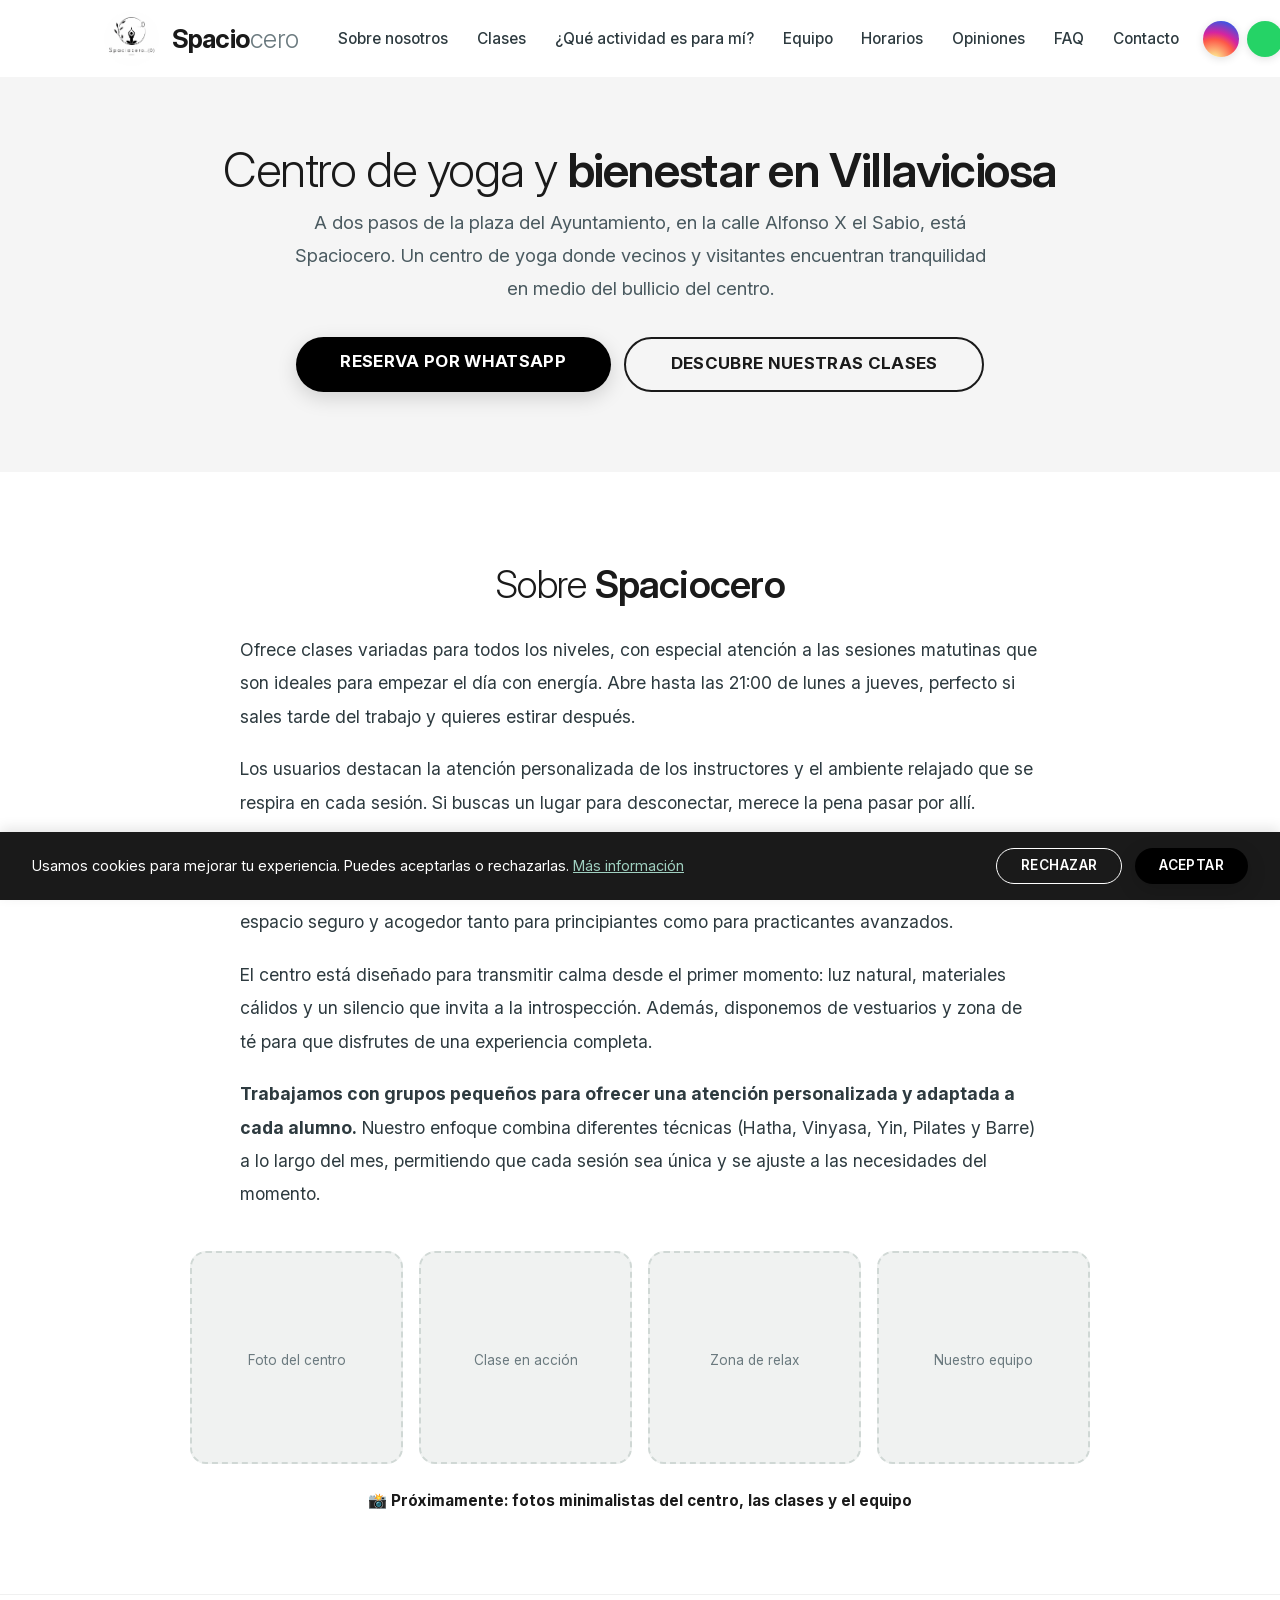
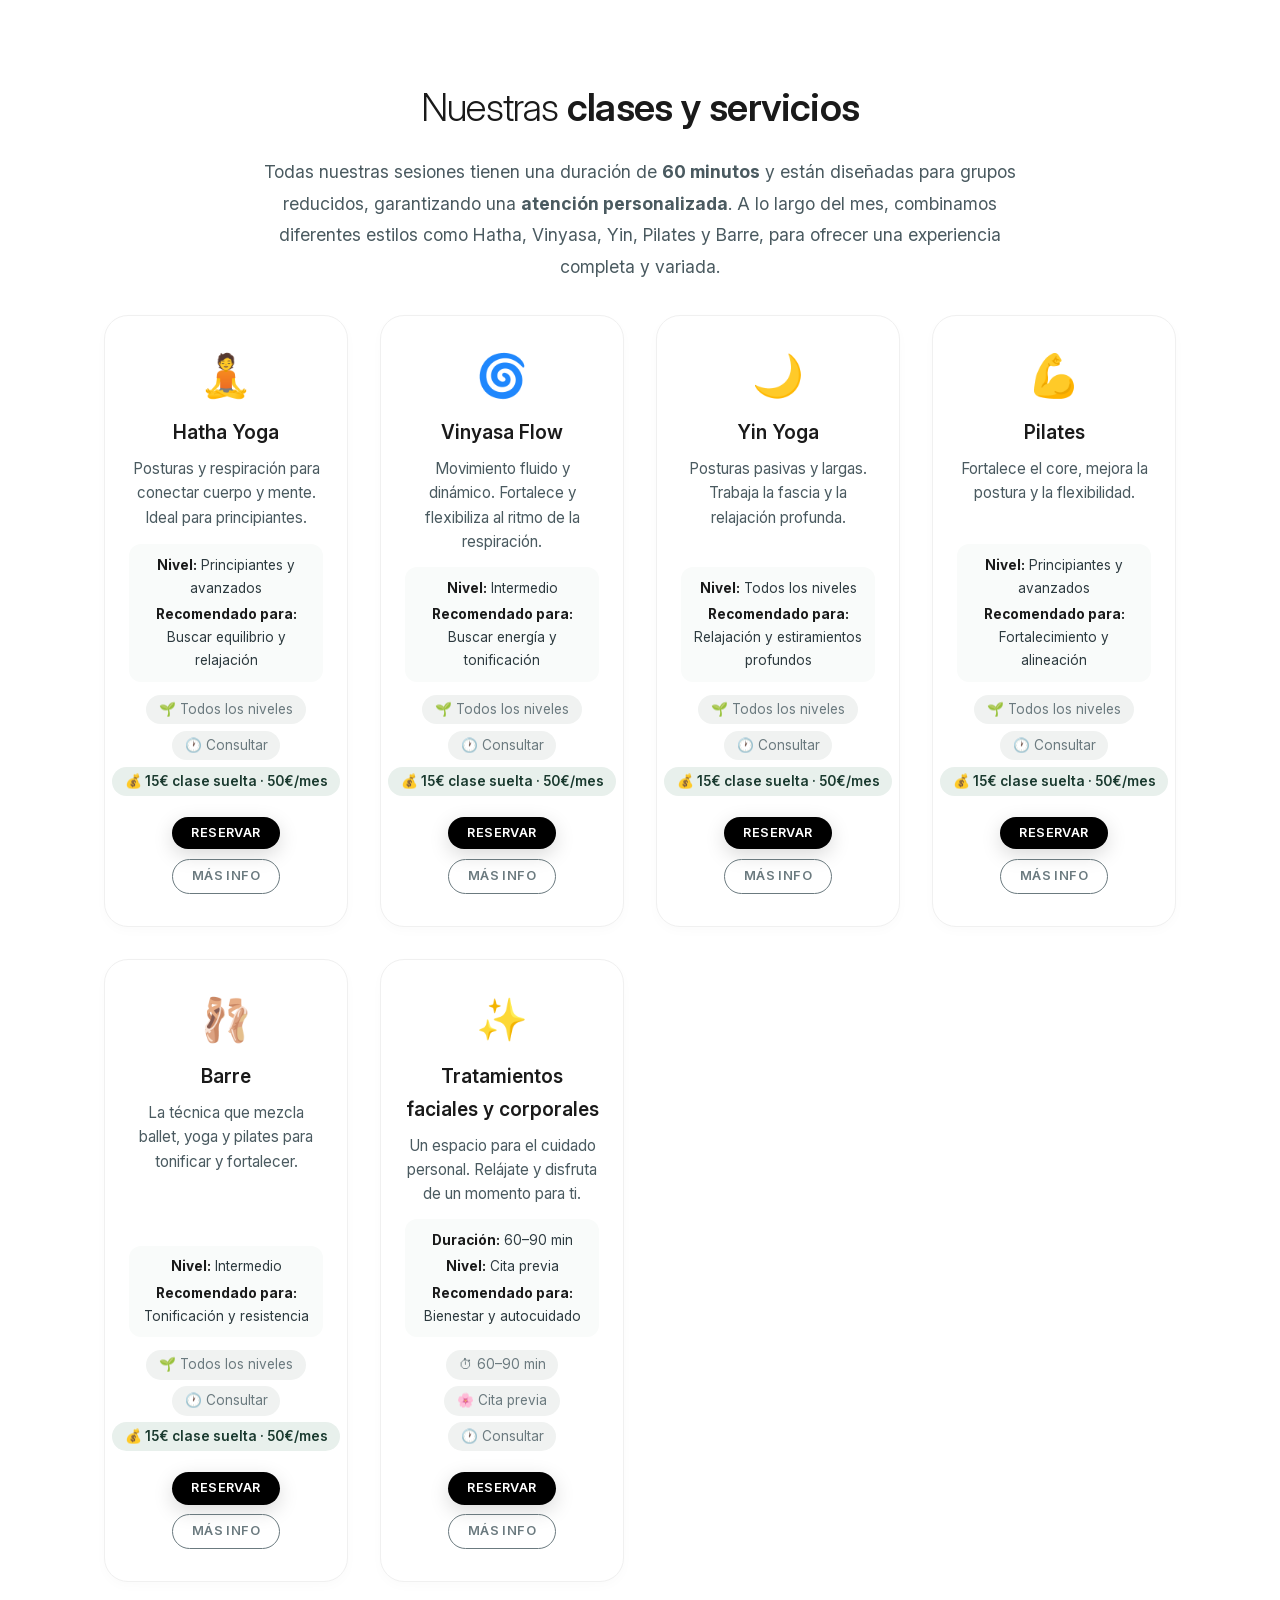
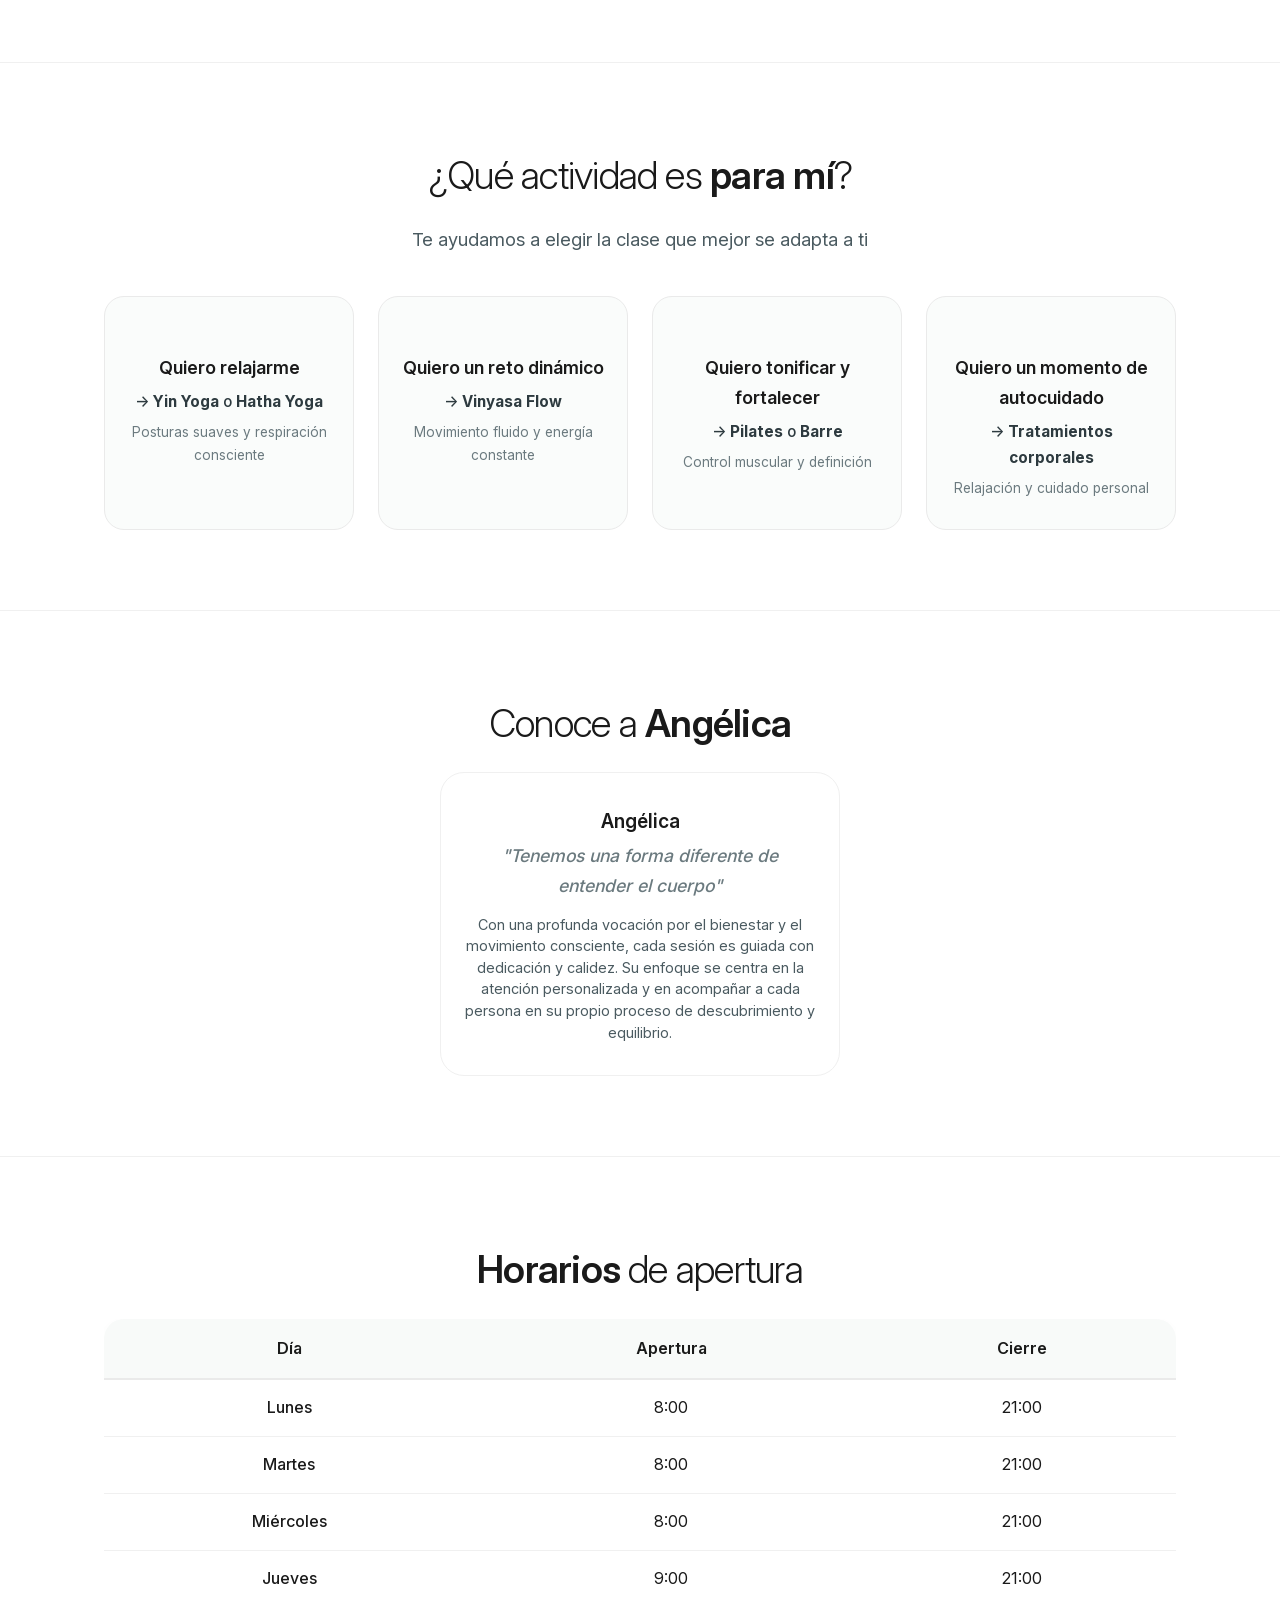
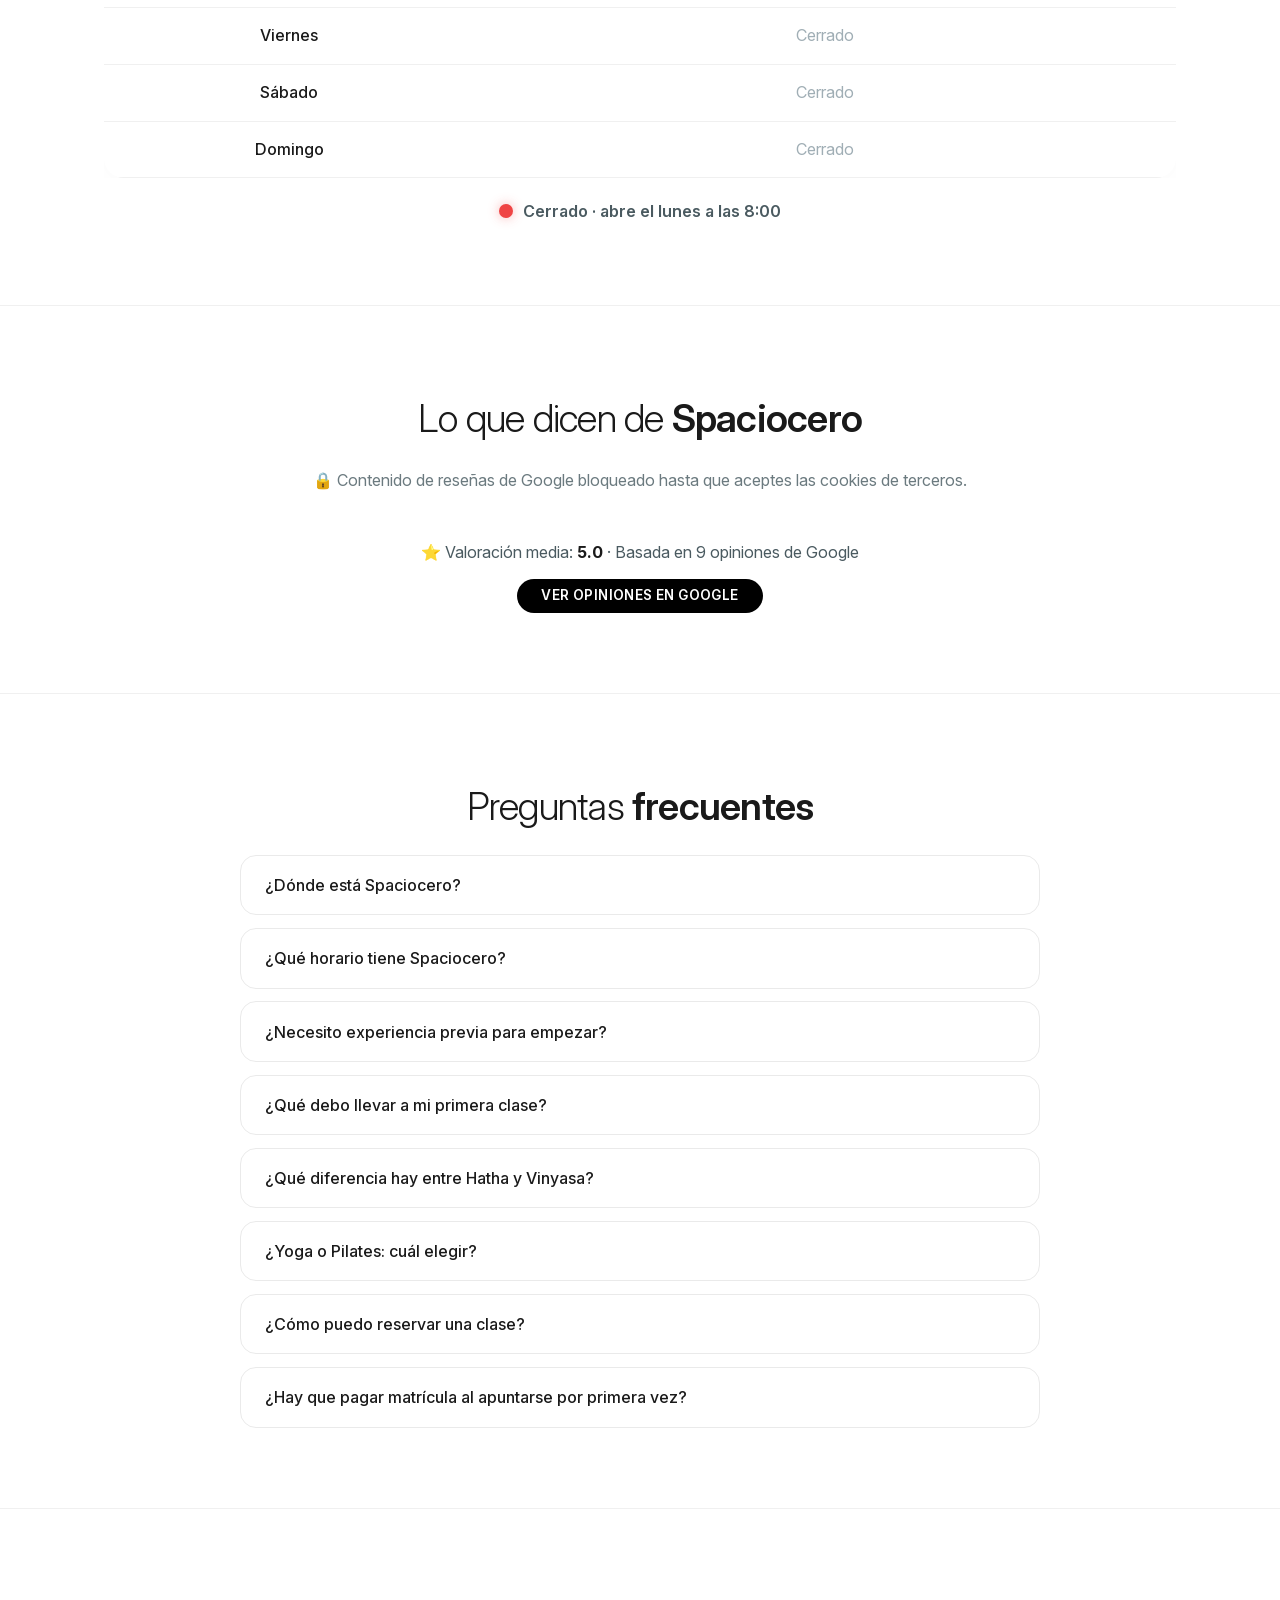
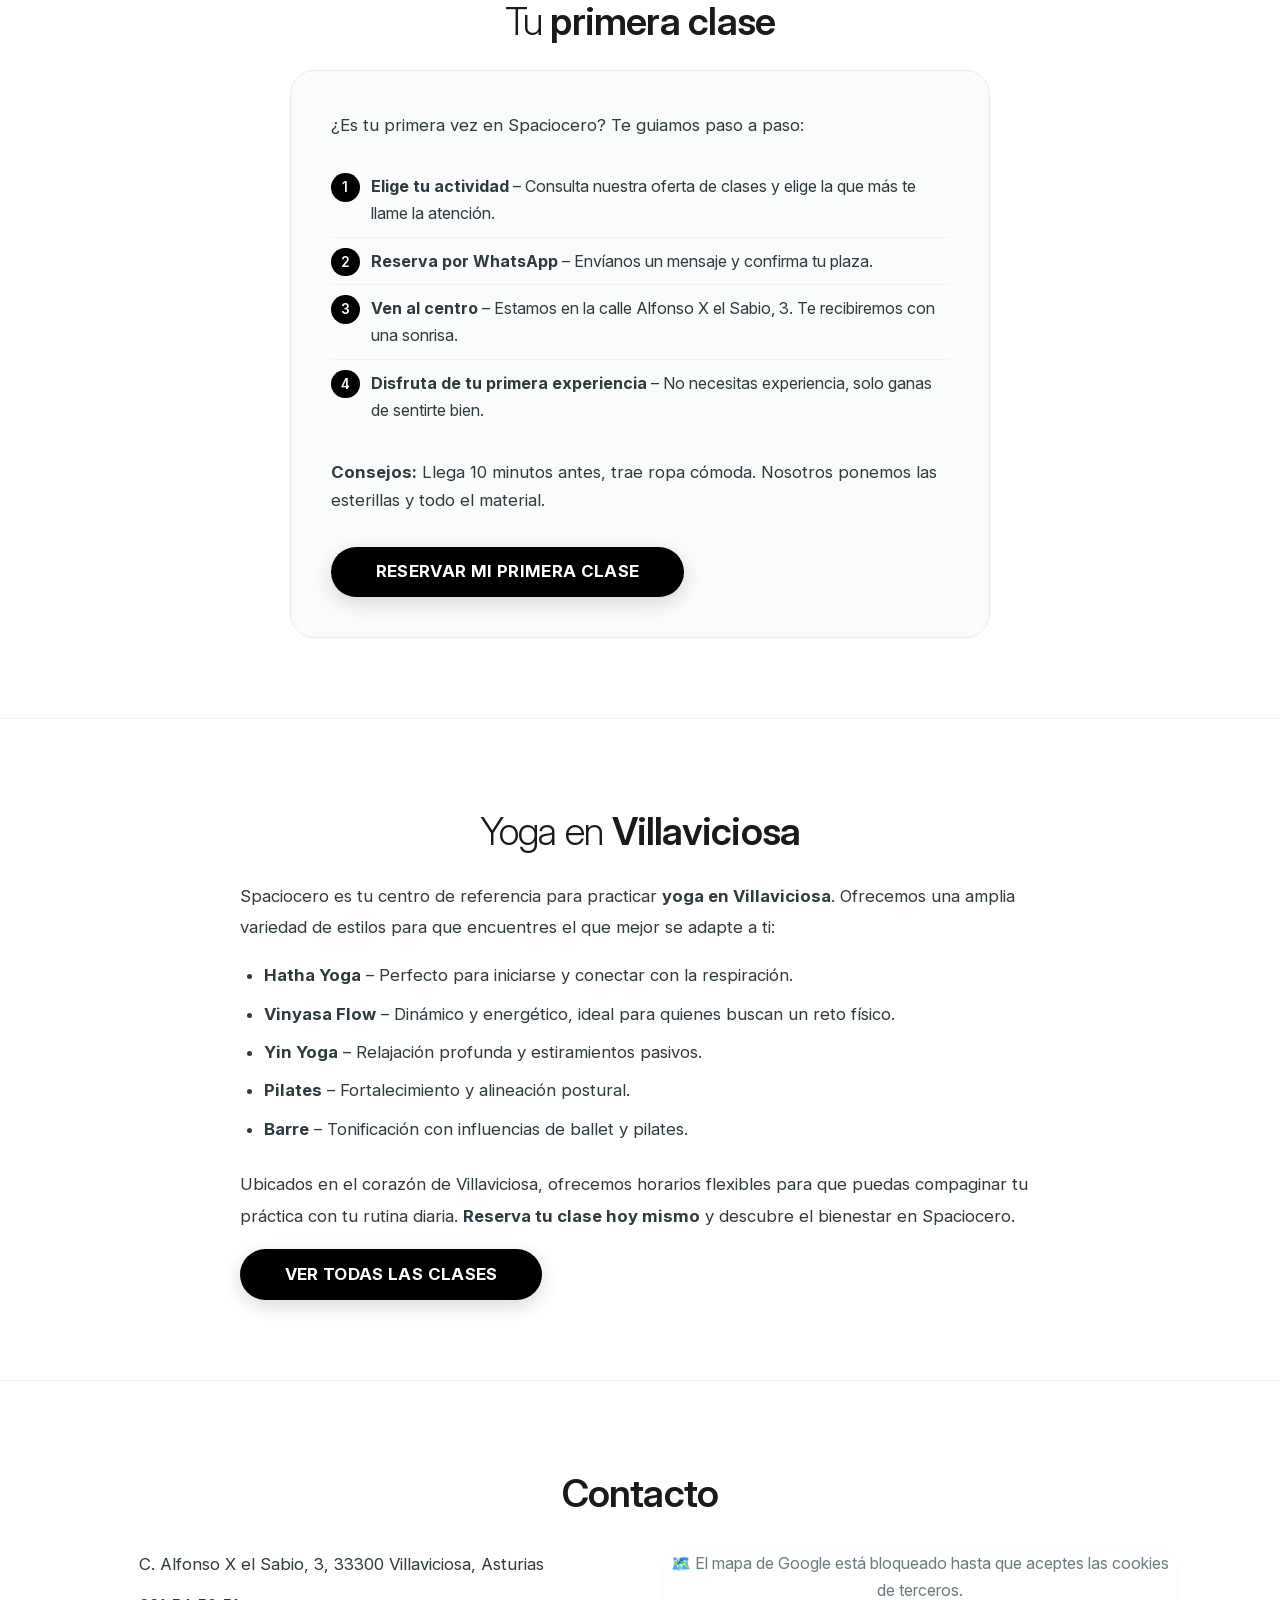
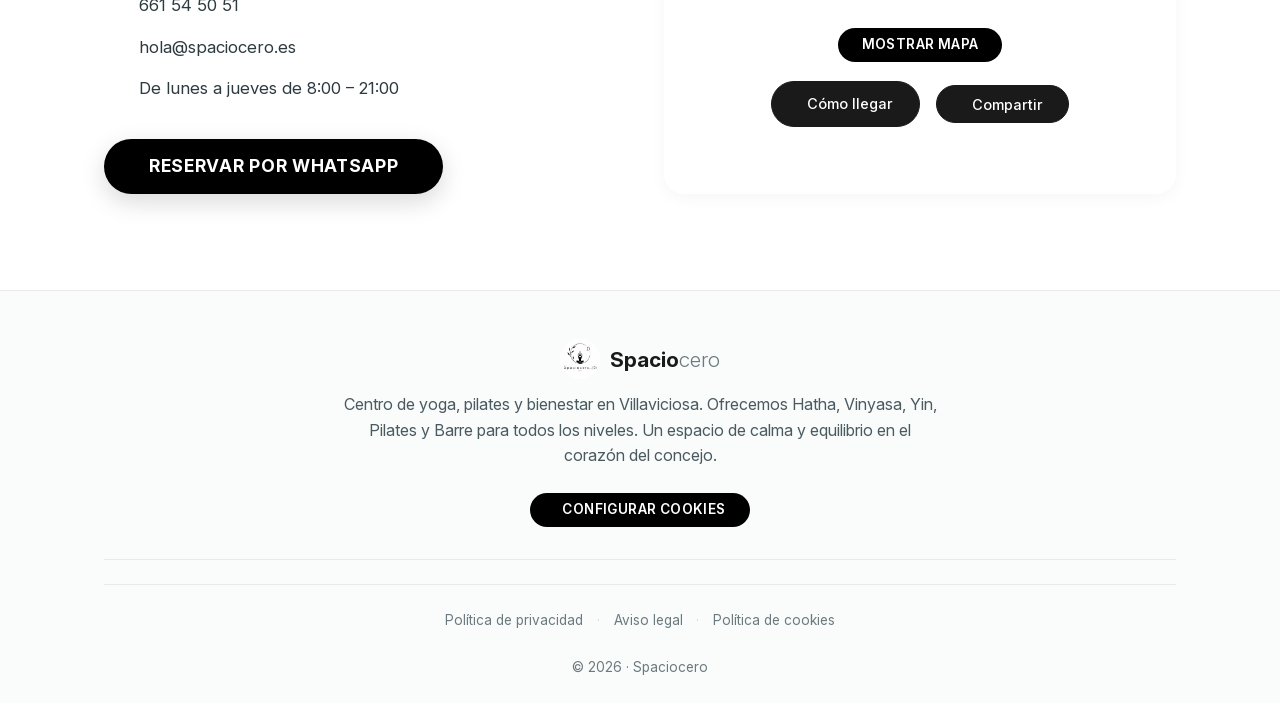
==== commit 63208695: "update SpacioCero...(0) Actualizar página para cambios hablados en reunión + poner igual el diseño d" ====
--- a/index.html
+++ b/index.html
@@ -9,6 +9,7 @@
     <link rel="icon" type="image/png" href="./spaciocero_logo2_retocado-circle.png" sizes="any" />
     <link rel="canonical" href="https://spaciocero.pages.dev/" />
     <link rel="apple-touch-icon" sizes="180x180" href="/apple-touch-icon.png" />
+    <!-- Font Awesome se carga dinámicamente, no hay link estático -->
     <link rel="stylesheet" href="./styles.css" />
 
     <!-- Open Graph / Redes Sociales -->
@@ -50,7 +51,7 @@
                         <a href="https://www.instagram.com/spaciocero/" target="_blank" rel="noopener noreferrer" class="float-btn instagram-btn" aria-label="Instagram">
                             <i class="fab fa-instagram"></i>
                         </a>
-                        <a href="https://wa.me/34656167226?text=Hola%2C%20me%20gustar%C3%ADa%20reservar%20una%20clase" target="_blank" rel="noopener noreferrer" class="float-btn whatsapp-btn" aria-label="WhatsApp">
+                        <a href="https://wa.me/34661545051?text=Hola%2C%20me%20gustar%C3%ADa%20reservar%20una%20clase" target="_blank" rel="noopener noreferrer" class="float-btn whatsapp-btn" aria-label="WhatsApp">
                             <i class="fab fa-whatsapp"></i>
                         </a>
                     </div>
@@ -68,12 +69,13 @@
             <div class="container hero-inner">
                 <div class="hero-content">
                     <h1>Centro de yoga y <strong>bienestar en Villaviciosa</strong></h1>
+                    <!-- ELIMINADO el eslogan "Tenemos una forma diferente de entender el cuerpo" -->
                     <p class="hero-descripcion">
                         A dos pasos de la plaza del Ayuntamiento, en la calle Alfonso X el Sabio, está Spaciocero.
                         Un centro de yoga donde vecinos y visitantes encuentran tranquilidad en medio del bullicio del centro.
                     </p>
                     <div class="hero-buttons">
-                        <a href="https://wa.me/34656167226?text=Hola%2C%20me%20gustar%C3%ADa%20reservar%20una%20clase%20en%20Spaciocero" target="_blank" rel="noopener noreferrer" class="btn btn-primary">Reserva por WhatsApp</a>
+                        <a href="https://wa.me/34661545051?text=Hola%2C%20me%20gustar%C3%ADa%20reservar%20una%20clase%20en%20Spaciocero" target="_blank" rel="noopener noreferrer" class="btn btn-primary">Reserva por WhatsApp</a>
                         <a href="#clases" class="btn btn-outline">Descubre nuestras clases</a>
                     </div>
                 </div>
@@ -107,6 +109,11 @@
                         materiales cálidos y un silencio que invita a la introspección. Además, disponemos de
                         vestuarios y zona de té para que disfrutes de una experiencia completa.
                     </p>
+                    <p>
+                        <strong>Trabajamos con grupos pequeños para ofrecer una atención personalizada y adaptada a cada alumno.</strong>
+                        Nuestro enfoque combina diferentes técnicas (Hatha, Vinyasa, Yin, Pilates y Barre) a lo largo del mes,
+                        permitiendo que cada sesión sea única y se ajuste a las necesidades del momento.
+                    </p>
                 </div>
 
                 <!-- GALERÍA DE FOTOS (placeholder) -->
@@ -137,7 +144,7 @@
                             </div>
                         </div>
                     </div>
-                    <p class="galeria-nota">📸 <strong>Aquí irán las fotos reales del centro, las clases y el equipo</strong></p>
+                    <p class="galeria-nota">📸 <strong>Próximamente: fotos minimalistas del centro, las clases y el equipo</strong></p>
                 </div>
             </div>
         </section>
@@ -146,6 +153,14 @@
         <section id="clases" class="section">
             <div class="container">
                 <h2 class="section-title">Nuestras <strong>clases y servicios</strong></h2>
+
+                <p class="clases-intro" style="max-width:800px; margin:0 auto 2rem; text-align:center; font-size:1.1rem; color:#4a5a60; line-height:1.8;">
+                    Todas nuestras sesiones tienen una duración de <strong>60 minutos</strong> y están diseñadas para grupos reducidos,
+                    garantizando una <strong>atención personalizada</strong>.
+                    A lo largo del mes, combinamos diferentes estilos como Hatha, Vinyasa, Yin, Pilates y Barre,
+                    para ofrecer una experiencia completa y variada.
+                </p>
+
                 <div class="clases-grid">
                     <!-- Hatha Yoga -->
                     <article class="clase-card">
@@ -153,17 +168,16 @@
                         <h3>Hatha Yoga</h3>
                         <p class="clase-desc">Posturas y respiración para conectar cuerpo y mente. Ideal para principiantes.</p>
                         <div class="clase-detalles">
-                            <span><strong>Duración:</strong> 60 min</span>
                             <span><strong>Nivel:</strong> Principiantes y avanzados</span>
                             <span><strong>Recomendado para:</strong> Buscar equilibrio y relajación</span>
                         </div>
                         <div class="clase-meta">
-                            <span class="clase-duracion">⏱ 60 min</span>
                             <span class="clase-nivel">🌱 Todos los niveles</span>
                             <span class="clase-horario">🕐 Consultar</span>
+                            <span class="clase-precio">💰 15€ clase suelta · 50€/mes</span>
                         </div>
                         <div class="clase-acciones">
-                            <a href="https://wa.me/34656167226?text=Hola%2C%20me%20gustar%C3%ADa%20reservar%20Hatha%20Yoga" target="_blank" rel="noopener noreferrer" class="btn btn-primary btn-small">Reservar</a>
+                            <a href="https://wa.me/34661545051?text=Hola%2C%20me%20gustar%C3%ADa%20reservar%20Hatha%20Yoga" target="_blank" rel="noopener noreferrer" class="btn btn-primary btn-small">Reservar</a>
                             <button class="btn btn-outline btn-small btn-info" data-clase="hatha">Más info</button>
                         </div>
                     </article>
@@ -174,17 +188,16 @@
                         <h3>Vinyasa Flow</h3>
                         <p class="clase-desc">Movimiento fluido y dinámico. Fortalece y flexibiliza al ritmo de la respiración.</p>
                         <div class="clase-detalles">
-                            <span><strong>Duración:</strong> 60 min</span>
                             <span><strong>Nivel:</strong> Intermedio</span>
                             <span><strong>Recomendado para:</strong> Buscar energía y tonificación</span>
                         </div>
                         <div class="clase-meta">
-                            <span class="clase-duracion">⏱ 60 min</span>
                             <span class="clase-nivel">🌱 Todos los niveles</span>
                             <span class="clase-horario">🕐 Consultar</span>
+                            <span class="clase-precio">💰 15€ clase suelta · 50€/mes</span>
                         </div>
                         <div class="clase-acciones">
-                            <a href="https://wa.me/34656167226?text=Hola%2C%20me%20gustar%C3%ADa%20reservar%20Vinyasa%20Flow" target="_blank" rel="noopener noreferrer" class="btn btn-primary btn-small">Reservar</a>
+                            <a href="https://wa.me/34661545051?text=Hola%2C%20me%20gustar%C3%ADa%20reservar%20Vinyasa%20Flow" target="_blank" rel="noopener noreferrer" class="btn btn-primary btn-small">Reservar</a>
                             <button class="btn btn-outline btn-small btn-info" data-clase="vinyasa">Más info</button>
                         </div>
                     </article>
@@ -195,17 +208,16 @@
                         <h3>Yin Yoga</h3>
                         <p class="clase-desc">Posturas pasivas y largas. Trabaja la fascia y la relajación profunda.</p>
                         <div class="clase-detalles">
-                            <span><strong>Duración:</strong> 75 min</span>
                             <span><strong>Nivel:</strong> Todos los niveles</span>
                             <span><strong>Recomendado para:</strong> Relajación y estiramientos profundos</span>
                         </div>
                         <div class="clase-meta">
-                            <span class="clase-duracion">⏱ 75 min</span>
                             <span class="clase-nivel">🌱 Todos los niveles</span>
                             <span class="clase-horario">🕐 Consultar</span>
+                            <span class="clase-precio">💰 15€ clase suelta · 50€/mes</span>
                         </div>
                         <div class="clase-acciones">
-                            <a href="https://wa.me/34656167226?text=Hola%2C%20me%20gustar%C3%ADa%20reservar%20Yin%20Yoga" target="_blank" rel="noopener noreferrer" class="btn btn-primary btn-small">Reservar</a>
+                            <a href="https://wa.me/34661545051?text=Hola%2C%20me%20gustar%C3%ADa%20reservar%20Yin%20Yoga" target="_blank" rel="noopener noreferrer" class="btn btn-primary btn-small">Reservar</a>
                             <button class="btn btn-outline btn-small btn-info" data-clase="yin">Más info</button>
                         </div>
                     </article>
@@ -216,17 +228,16 @@
                         <h3>Pilates</h3>
                         <p class="clase-desc">Fortalece el core, mejora la postura y la flexibilidad.</p>
                         <div class="clase-detalles">
-                            <span><strong>Duración:</strong> 55 min</span>
                             <span><strong>Nivel:</strong> Principiantes y avanzados</span>
                             <span><strong>Recomendado para:</strong> Fortalecimiento y alineación</span>
                         </div>
                         <div class="clase-meta">
-                            <span class="clase-duracion">⏱ 55 min</span>
                             <span class="clase-nivel">🌱 Todos los niveles</span>
                             <span class="clase-horario">🕐 Consultar</span>
+                            <span class="clase-precio">💰 15€ clase suelta · 50€/mes</span>
                         </div>
                         <div class="clase-acciones">
-                            <a href="https://wa.me/34656167226?text=Hola%2C%20me%20gustar%C3%ADa%20reservar%20Pilates" target="_blank" rel="noopener noreferrer" class="btn btn-primary btn-small">Reservar</a>
+                            <a href="https://wa.me/34661545051?text=Hola%2C%20me%20gustar%C3%ADa%20reservar%20Pilates" target="_blank" rel="noopener noreferrer" class="btn btn-primary btn-small">Reservar</a>
                             <button class="btn btn-outline btn-small btn-info" data-clase="pilates">Más info</button>
                         </div>
                     </article>
@@ -237,22 +248,21 @@
                         <h3>Barre</h3>
                         <p class="clase-desc">La técnica que mezcla ballet, yoga y pilates para tonificar y fortalecer.</p>
                         <div class="clase-detalles">
-                            <span><strong>Duración:</strong> 60 min</span>
                             <span><strong>Nivel:</strong> Intermedio</span>
                             <span><strong>Recomendado para:</strong> Tonificación y resistencia</span>
                         </div>
                         <div class="clase-meta">
-                            <span class="clase-duracion">⏱ 60 min</span>
                             <span class="clase-nivel">🌱 Todos los niveles</span>
                             <span class="clase-horario">🕐 Consultar</span>
+                            <span class="clase-precio">💰 15€ clase suelta · 50€/mes</span>
                         </div>
                         <div class="clase-acciones">
-                            <a href="https://wa.me/34656167226?text=Hola%2C%20me%20gustar%C3%ADa%20reservar%20Barre" target="_blank" rel="noopener noreferrer" class="btn btn-primary btn-small">Reservar</a>
+                            <a href="https://wa.me/34661545051?text=Hola%2C%20me%20gustar%C3%ADa%20reservar%20Barre" target="_blank" rel="noopener noreferrer" class="btn btn-primary btn-small">Reservar</a>
                             <button class="btn btn-outline btn-small btn-info" data-clase="barre">Más info</button>
                         </div>
                     </article>
 
-                    <!-- Tratamientos -->
+                    <!-- Tratamientos (sin cambios, mantiene duración variable y sin precio) -->
                     <article class="clase-card">
                         <div class="clase-icon">✨</div>
                         <h3>Tratamientos faciales y corporales</h3>
@@ -268,7 +278,7 @@
                             <span class="clase-horario">🕐 Consultar</span>
                         </div>
                         <div class="clase-acciones">
-                            <a href="https://wa.me/34656167226?text=Hola%2C%20me%20gustar%C3%ADa%20reservar%20un%20tratamiento" target="_blank" rel="noopener noreferrer" class="btn btn-primary btn-small">Reservar</a>
+                            <a href="https://wa.me/34661545051?text=Hola%2C%20me%20gustar%C3%ADa%20reservar%20un%20tratamiento" target="_blank" rel="noopener noreferrer" class="btn btn-primary btn-small">Reservar</a>
                             <button class="btn btn-outline btn-small btn-info" data-clase="tratamiento">Más info</button>
                         </div>
                     </article>
@@ -310,38 +320,22 @@
             </div>
         </section>
 
-        <!-- ================= EQUIPO ================= -->
+        <!-- ================= EQUIPO (SOLO ANGÉLICA) ================= -->
         <section id="equipo" class="section">
             <div class="container">
-                <h2 class="section-title">Conoce al <strong>equipo</strong></h2>
-                <p class="subtitulo">Personas reales detrás de Spaciocero</p>
-                <div class="equipo-grid">
-                    <div class="equipo-card placeholder">
-                        <div class="equipo-foto placeholder-foto">
-                            <i class="fas fa-user-circle"></i>
-                        </div>
-                        <h3>Instructor/a 1</h3>
-                        <p class="equipo-rol">Yoga y Pilates</p>
-                        <p class="equipo-desc">Breve descripción y experiencia. (Añadir datos reales cuando estén disponibles)</p>
-                    </div>
-                    <div class="equipo-card placeholder">
-                        <div class="equipo-foto placeholder-foto">
-                            <i class="fas fa-user-circle"></i>
-                        </div>
-                        <h3>Instructor/a 2</h3>
-                        <p class="equipo-rol">Vinyasa y Barre</p>
-                        <p class="equipo-desc">Breve descripción y experiencia. (Añadir datos reales cuando estén disponibles)</p>
-                    </div>
-                    <div class="equipo-card placeholder">
-                        <div class="equipo-foto placeholder-foto">
-                            <i class="fas fa-user-circle"></i>
-                        </div>
-                        <h3>Terapeuta</h3>
-                        <p class="equipo-rol">Tratamientos y bienestar</p>
-                        <p class="equipo-desc">Breve descripción y experiencia. (Añadir datos reales cuando estén disponibles)</p>
-                    </div>
-                </div>
-                <p class="equipo-nota">📸 <strong>Próximamente: fotos y perfiles completos de nuestro equipo</strong></p>
+                <h2 class="section-title">Conoce a <strong>Angélica</strong></h2>
+                <div class="equipo-grid" style="grid-template-columns:1fr; max-width:400px; margin:0 auto;">
+                    <div class="equipo-card" style="max-width:400px; margin:0 auto;">
+                        <!-- FOTO: DESCOMENTAR CUANDO SE TENGAN IMÁGENES
+                        <div class="equipo-foto">
+                            <img src="./ruta-a-foto-angelica.jpg" alt="Angélica" />
+                        </div>
+                        -->
+                        <h3>Angélica</h3>
+                        <p class="equipo-rol" style="font-style:italic; color:#6b7a7f; font-size:1.1rem; margin-bottom:0.8rem;">"Tenemos una forma diferente de entender el cuerpo"</p>
+                        <p class="equipo-desc">Con una profunda vocación por el bienestar y el movimiento consciente, cada sesión es guiada con dedicación y calidez. Su enfoque se centra en la atención personalizada y en acompañar a cada persona en su propio proceso de descubrimiento y equilibrio.</p>
+                    </div>
+                </div>
             </div>
         </section>
 
@@ -372,6 +366,10 @@
                 <p class="horario-estado">
                     <span class="estado-indicador abierto"></span> Abierto ahora · cierra a las 21:00
                 </p>
+                <!-- Aviso de septiembre cerrado (dinámico, controlado por JS) -->
+                <div id="aviso-septiembre" class="aviso-septiembre" style="margin-top:1.5rem; padding:1rem; background:#f5f0eb; border-radius:12px; text-align:center; border-left:4px solid #c0392b; display:none;">
+                    <p style="margin:0; font-weight:600; color:#c0392b;">⚠️ El centro permanecerá cerrado durante todo el mes de septiembre por vacaciones.</p>
+                </div>
             </div>
         </section>
 
@@ -413,6 +411,7 @@
                         </button>
                         <div class="faq-respuesta">
                             <p>Nuestro horario es: <strong>Lunes a Jueves de 8:00 a 21:00</strong> (los jueves abrimos a las 9:00). Viernes, sábado y domingo cerrado.</p>
+                            <p><strong>Importante:</strong> Cerrado todo el mes de septiembre por vacaciones.</p>
                         </div>
                     </div>
                     <div class="faq-item">
@@ -430,7 +429,7 @@
                             <i class="fas fa-chevron-down faq-icon"></i>
                         </button>
                         <div class="faq-respuesta">
-                            <p>Ropa cómoda que permita el movimiento (mallas, leggings, camiseta holgada). Para yoga, no necesitas calzado, se practica descalzo. Para pilates, puedes usar calcetines antideslizantes. También trae una botella de agua.</p>
+                            <p>Ropa cómoda que permita el movimiento (mallas, leggings, camiseta holgada). Para yoga, no necesitas calzado, se practica descalzo.</p>
                         </div>
                     </div>
                     <div class="faq-item">
@@ -457,16 +456,17 @@
                             <i class="fas fa-chevron-down faq-icon"></i>
                         </button>
                         <div class="faq-respuesta">
-                            <p>Reserva fácilmente a través de <strong>WhatsApp</strong> al <a href="https://wa.me/34656167226" target="_blank" rel="noopener noreferrer">656 167 226</a> o usando el botón de reserva en cada clase. También puedes llamarnos al <a href="tel:684680902">684 68 09 02</a>.</p>
+                            <p>Reserva fácilmente a través de <strong>WhatsApp</strong> al <a href="https://wa.me/34661545051" target="_blank" rel="noopener noreferrer">661 545 051</a> o usando el botón de reserva en cada clase.</p>
                         </div>
                     </div>
                     <div class="faq-item">
                         <button class="faq-pregunta" aria-expanded="false">
-                            <span>¿Hay algún descuento para nuevos alumnos?</span>
+                            <span>¿Hay que pagar matrícula al apuntarse por primera vez?</span>
                             <i class="fas fa-chevron-down faq-icon"></i>
                         </button>
                         <div class="faq-respuesta">
-                            <p>Consulta nuestras ofertas de bienvenida. <strong>Pregúntanos por WhatsApp</strong> y te informaremos de todas las promociones disponibles.</p>
+                            <p>Sí, todos los nuevos alumnos deben abonar una matrícula inicial de <strong>60 €</strong> (pago único), aplicable a <strong>cualquier modalidad de clase o curso</strong> (clase suelta, mensual, etc.). Incluye la gestión, materiales y seguro.</p>
+                            <p>Los precios de las clases (15 € suelta / 50 € al mes para 2 horas semanales) se suman a esta matrícula inicial.</p>
                         </div>
                     </div>
                 </div>
@@ -485,8 +485,8 @@
                         <li><strong>Ven al centro</strong> – Estamos en la calle Alfonso X el Sabio, 3. Te recibiremos con una sonrisa.</li>
                         <li><strong>Disfruta de tu primera experiencia</strong> – No necesitas experiencia, solo ganas de sentirte bien.</li>
                     </ol>
-                    <p><strong>Consejos:</strong> Llega 10 minutos antes, trae ropa cómoda y una botella de agua. Nosotros ponemos las esterillas y todo el material.</p>
-                    <a href="https://wa.me/34656167226?text=Hola%2C%20es%20mi%20primera%20vez%20y%20quiero%20reservar" target="_blank" rel="noopener noreferrer" class="btn btn-primary">Reservar mi primera clase</a>
+                    <p><strong>Consejos:</strong> Llega 10 minutos antes, trae ropa cómoda. Nosotros ponemos las esterillas y todo el material.</p>
+                    <a href="https://wa.me/34661545051?text=Hola%2C%20es%20mi%20primera%20vez%20y%20quiero%20reservar" target="_blank" rel="noopener noreferrer" class="btn btn-primary">Reservar mi primera clase</a>
                 </div>
             </div>
         </section>
@@ -517,10 +517,10 @@
                 <div class="contacto-grid">
                     <div class="contacto-info">
                         <p><i class="fas fa-location-dot contacto-icon"></i> C. Alfonso X el Sabio, 3, 33300 Villaviciosa, Asturias</p>
-                        <p><i class="fas fa-phone contacto-icon"></i> <a href="tel:684680902">684 68 09 02</a></p>
+                        <p><i class="fas fa-phone contacto-icon"></i> <a href="tel:661545051">661 54 50 51</a></p>
                         <p><i class="fas fa-envelope contacto-icon"></i> <a href="mailto:hola@spaciocero.es">hola@spaciocero.es</a></p>
-                        <p><i class="fas fa-clock contacto-icon"></i> L-J 8:00 – 14:00 · 17:00 – 21:00</p>
-                        <a href="https://wa.me/34656167226?text=Hola%2C%20me%20gustar%C3%ADa%20recibir%20informaci%C3%B3n" target="_blank" rel="noopener noreferrer" class="btn btn-primary" style="margin-top:1.5rem;">Reservar por WhatsApp</a>
+                        <p><i class="fas fa-clock contacto-icon"></i> De lunes a jueves de 8:00 – 21:00</p>
+                        <a href="https://wa.me/34661545051?text=Hola%2C%20me%20gustar%C3%ADa%20recibir%20informaci%C3%B3n" target="_blank" rel="noopener noreferrer" class="btn btn-primary" style="margin-top:1.5rem;">Reservar por WhatsApp</a>
                     </div>
                     <div class="contacto-mapa">
                         <div id="google-map-container" class="third-party-placeholder" data-map-url="https://www.google.com/maps/embed?pb=!1m18!1m12!1m3!1d2894.8833908297875!2d-5.4364549234641455!3d43.48390386336363!2m3!1f0!2f0!3f0!3m2!1i1024!2i768!4f13.1!3m3!1m2!1s0xd366d06a86f21c9%3a0x9878264290576e03!2sspaciocero!5e0!3m2!1ses!2sus!4v1785161286812!5m2!1ses!2sus">
@@ -692,7 +692,15 @@
           "name": "¿Cómo puedo reservar una clase?",
           "acceptedAnswer": {
             "@type": "Answer",
-            "text": "Puedes reservar por WhatsApp al 656 167 226 o llamando al 684 68 09 02."
+            "text": "Puedes reservar por WhatsApp al 661 545 051."
+          }
+        },
+        {
+          "@type": "Question",
+          "name": "¿Es necesario pagar matrícula para el curso completo?",
+          "acceptedAnswer": {
+            "@type": "Answer",
+            "text": "Sí, para los cursos completos se aplica una matrícula de 60€ (pago único)."
           }
         }
       ]
--- a/styles.css
+++ b/styles.css
@@ -395,10 +395,17 @@
     font-weight: 300;
     letter-spacing: -0.03em;
     line-height: 1.15;
-    margin-bottom: 1rem;
+    margin-bottom: 0.5rem;
 }
 .hero-content h1 strong {
     font-weight: 600;
+}
+
+.hero-eslogan {
+    font-size: 1.3rem;
+    font-weight: 300;
+    color: #4a5a60;
+    margin-bottom: 0.5rem;
 }
 
 .hero-descripcion {
@@ -579,6 +586,13 @@
     white-space: nowrap;
 }
 
+/* Nuevo estilo para el precio dentro de .clase-meta */
+.clase-precio {
+    background: #e8f0ec !important;
+    color: #1a3a2f !important;
+    font-weight: 600;
+}
+
 .clase-acciones {
     display: flex;
     gap: 0.6rem;
@@ -689,6 +703,12 @@
     font-size: 4rem;
     color: #b0bcc0;
     flex-shrink: 0;
+    overflow: hidden;
+}
+.equipo-foto img {
+    width: 100%;
+    height: 100%;
+    object-fit: cover;
 }
 .equipo-foto i {
     font-size: 4rem;
@@ -708,15 +728,6 @@
     color: #4a5a60;
     font-size: 0.9rem;
     line-height: 1.5;
-}
-.equipo-nota {
-    text-align: center;
-    margin-top: 2rem;
-    color: #6b7a7f;
-    font-size: 0.95rem;
-}
-.equipo-nota strong {
-    color: #1a1a1a;
 }
 
 /* ============================================
@@ -786,6 +797,21 @@
 .estado-indicador.cerrado {
     background: #ef4444;
     box-shadow: 0 0 12px rgba(239, 68, 68, 0.4);
+}
+
+/* Aviso septiembre */
+.aviso-septiembre {
+    margin-top: 1.5rem;
+    padding: 1rem;
+    background: #f5f0eb;
+    border-radius: 12px;
+    text-align: center;
+    border-left: 4px solid #c0392b;
+}
+.aviso-septiembre p {
+    margin: 0;
+    font-weight: 600;
+    color: #c0392b;
 }
 
 /* ============================================
@@ -1334,10 +1360,6 @@
         justify-content: center;
     }
 }
-
-/* ============================================
-   FOOTER LEGAL (ya está dentro del footer)
-   ============================================ */
 
 /* ============================================
    PÁGINAS LEGALES (placeholder)
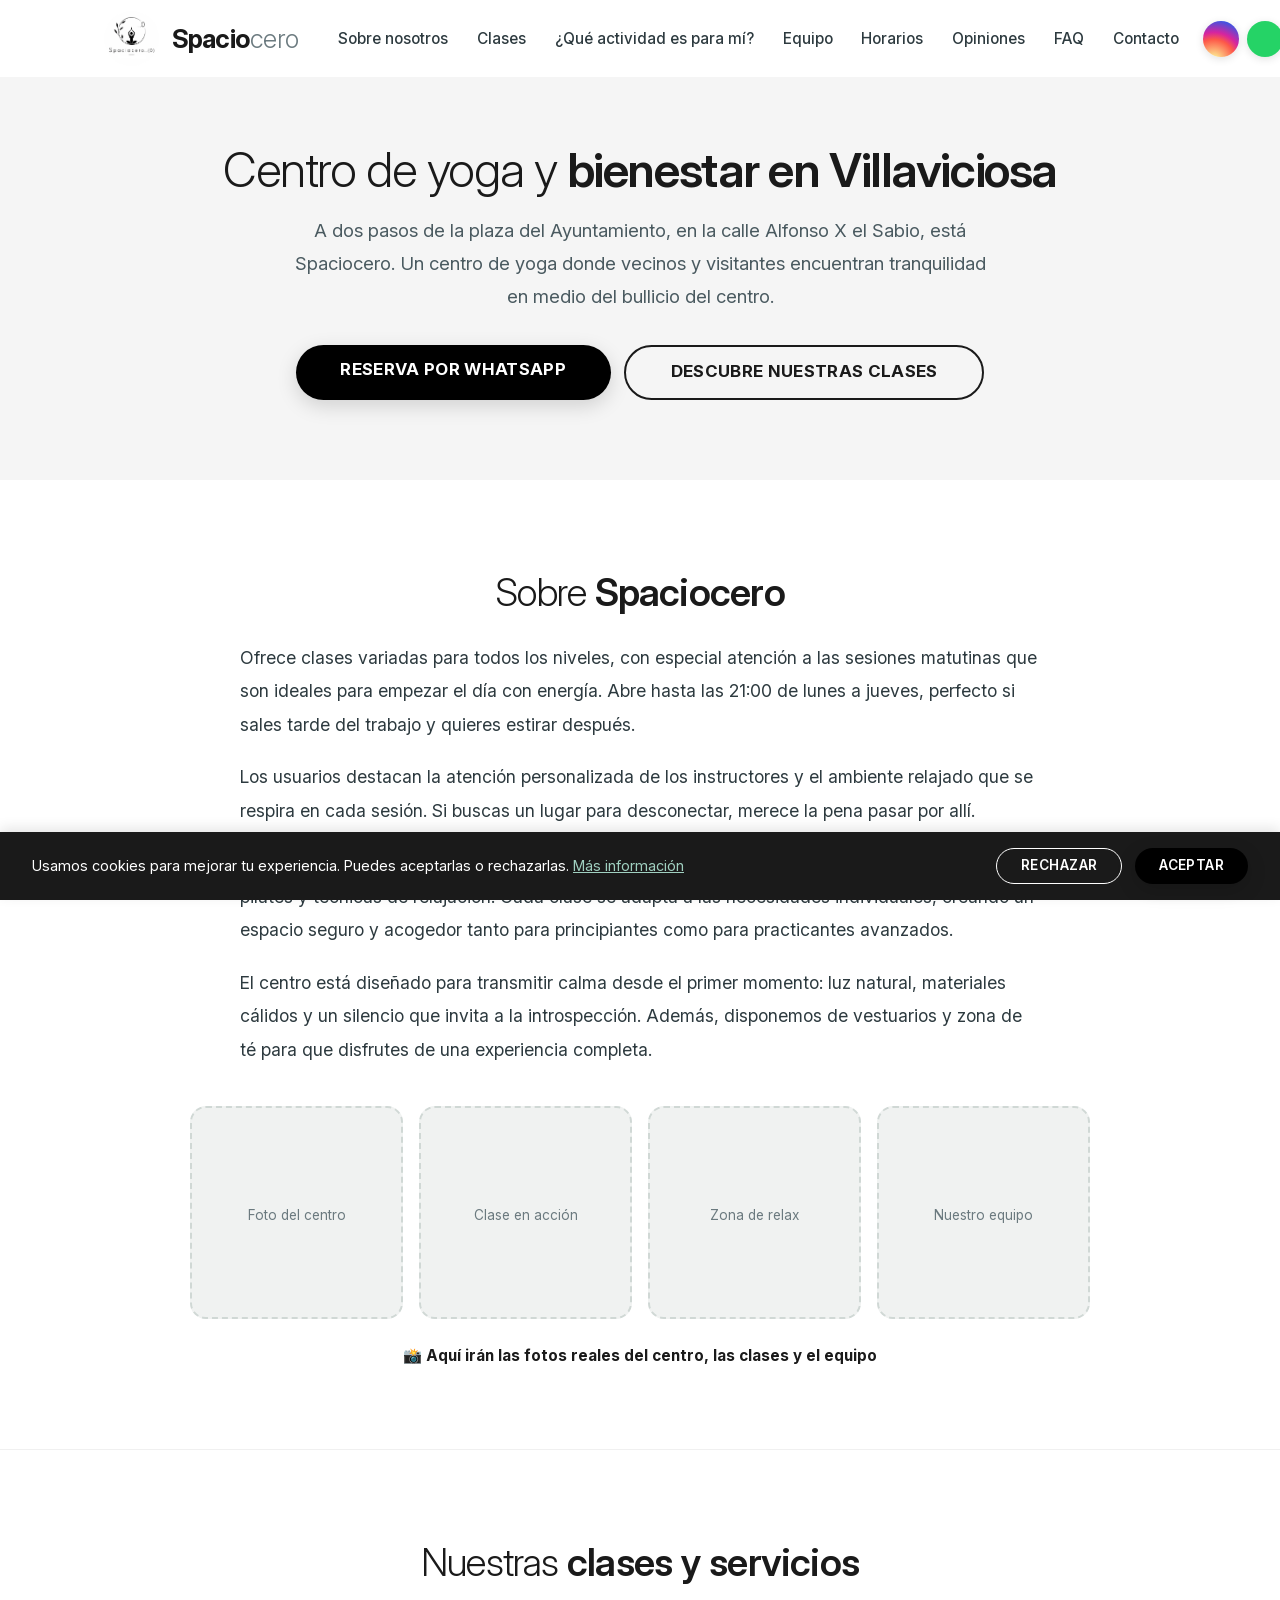
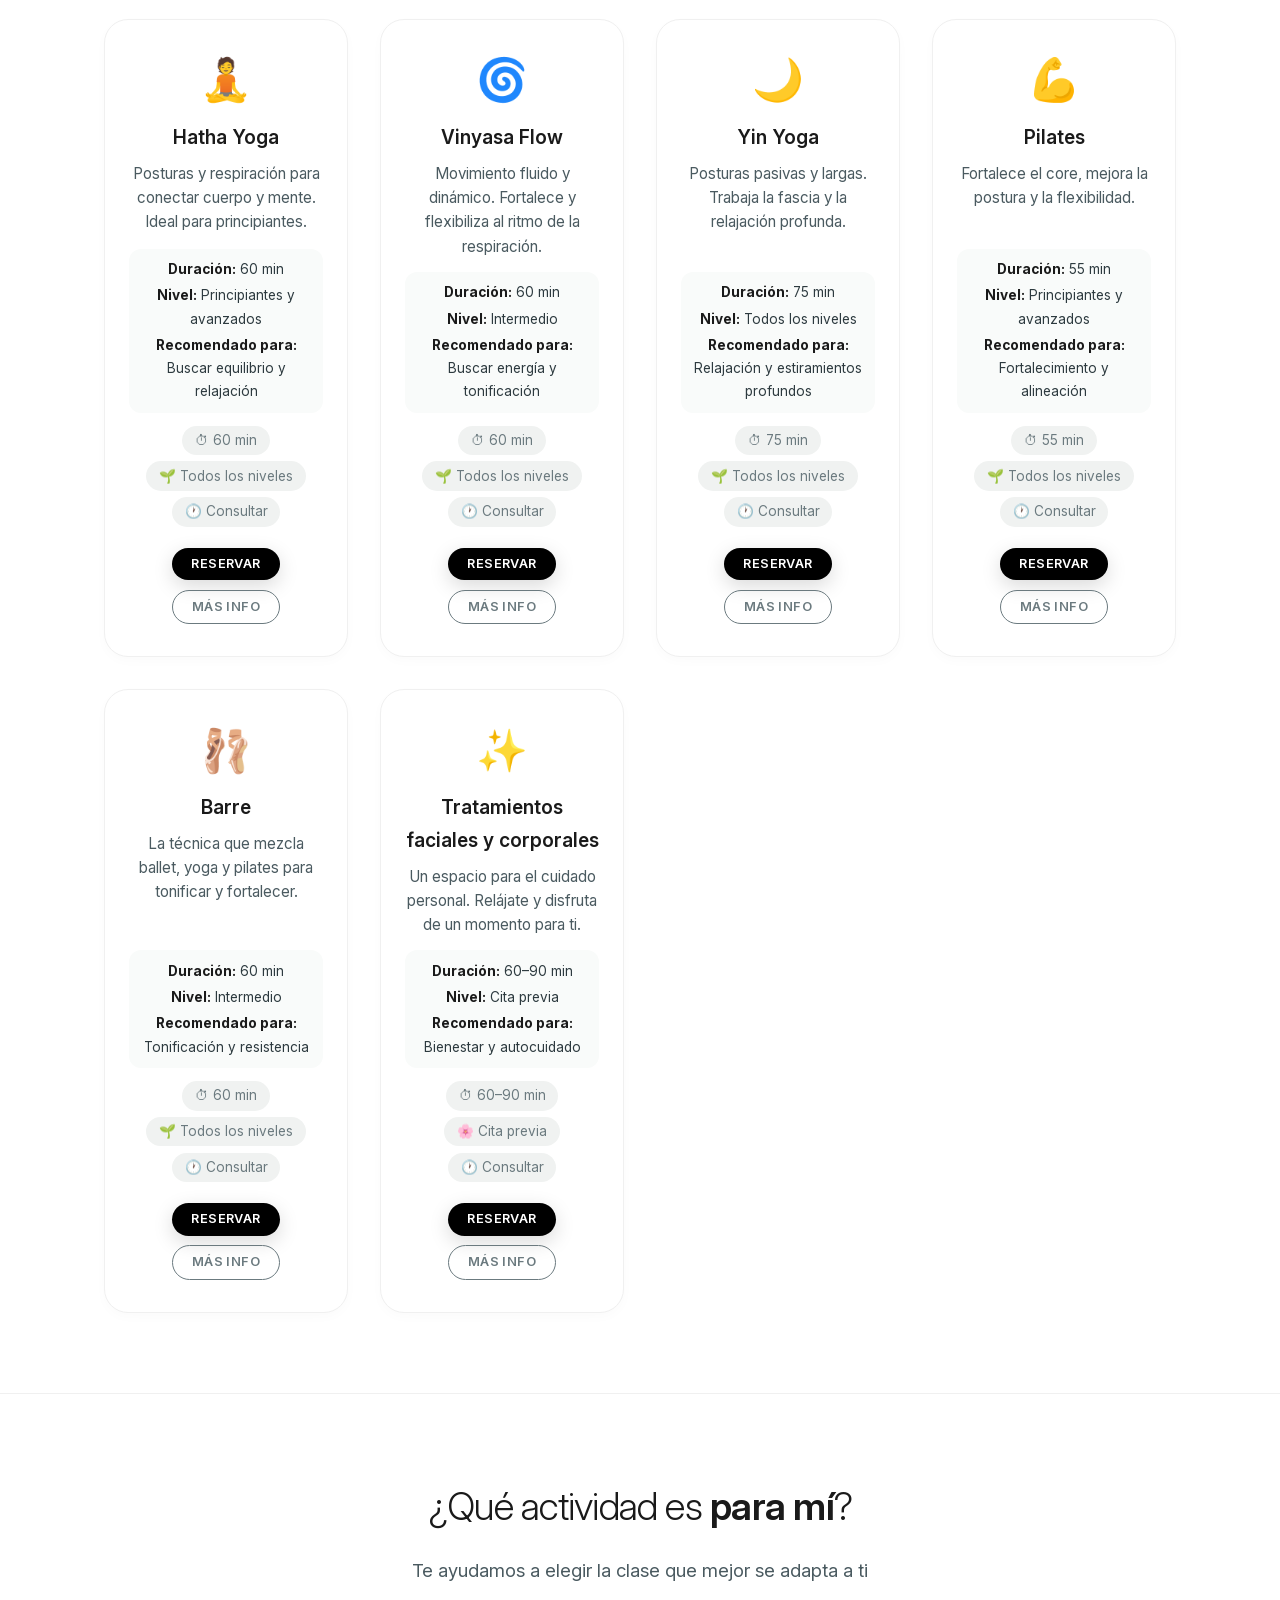
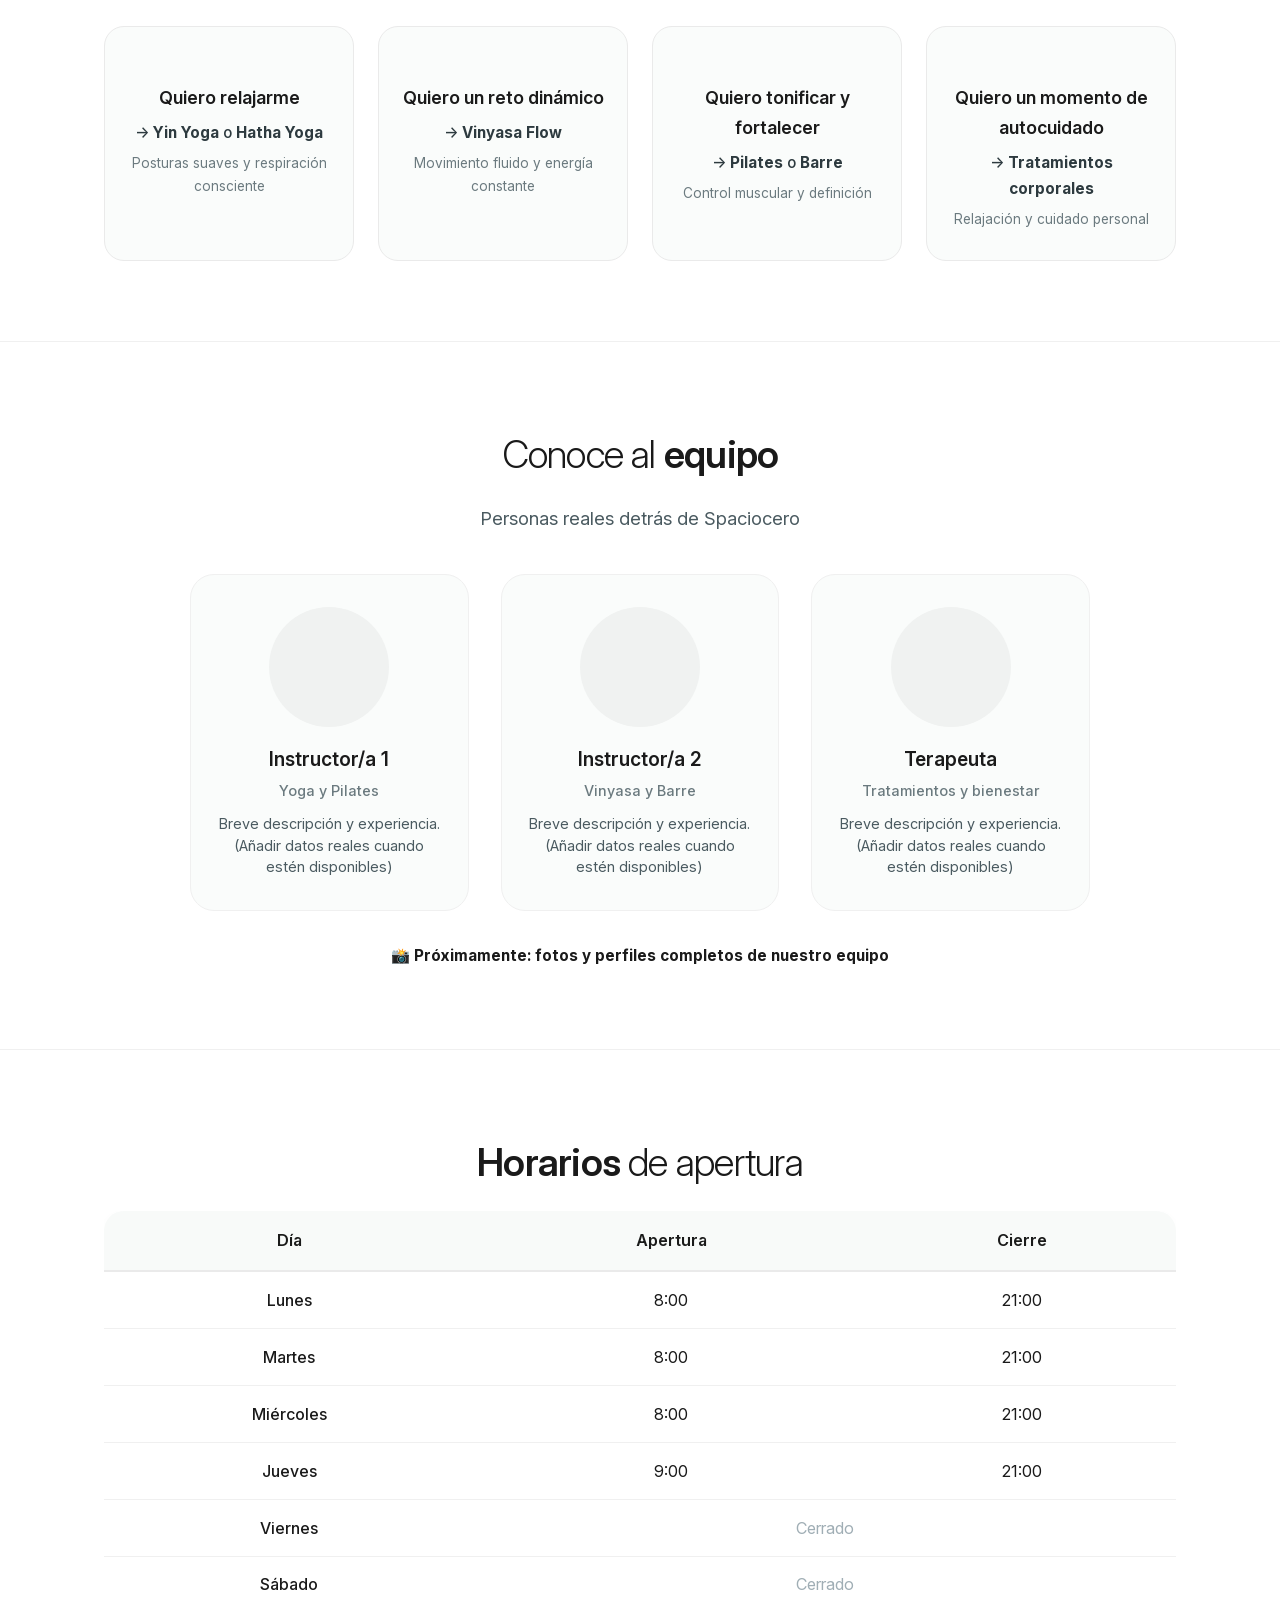
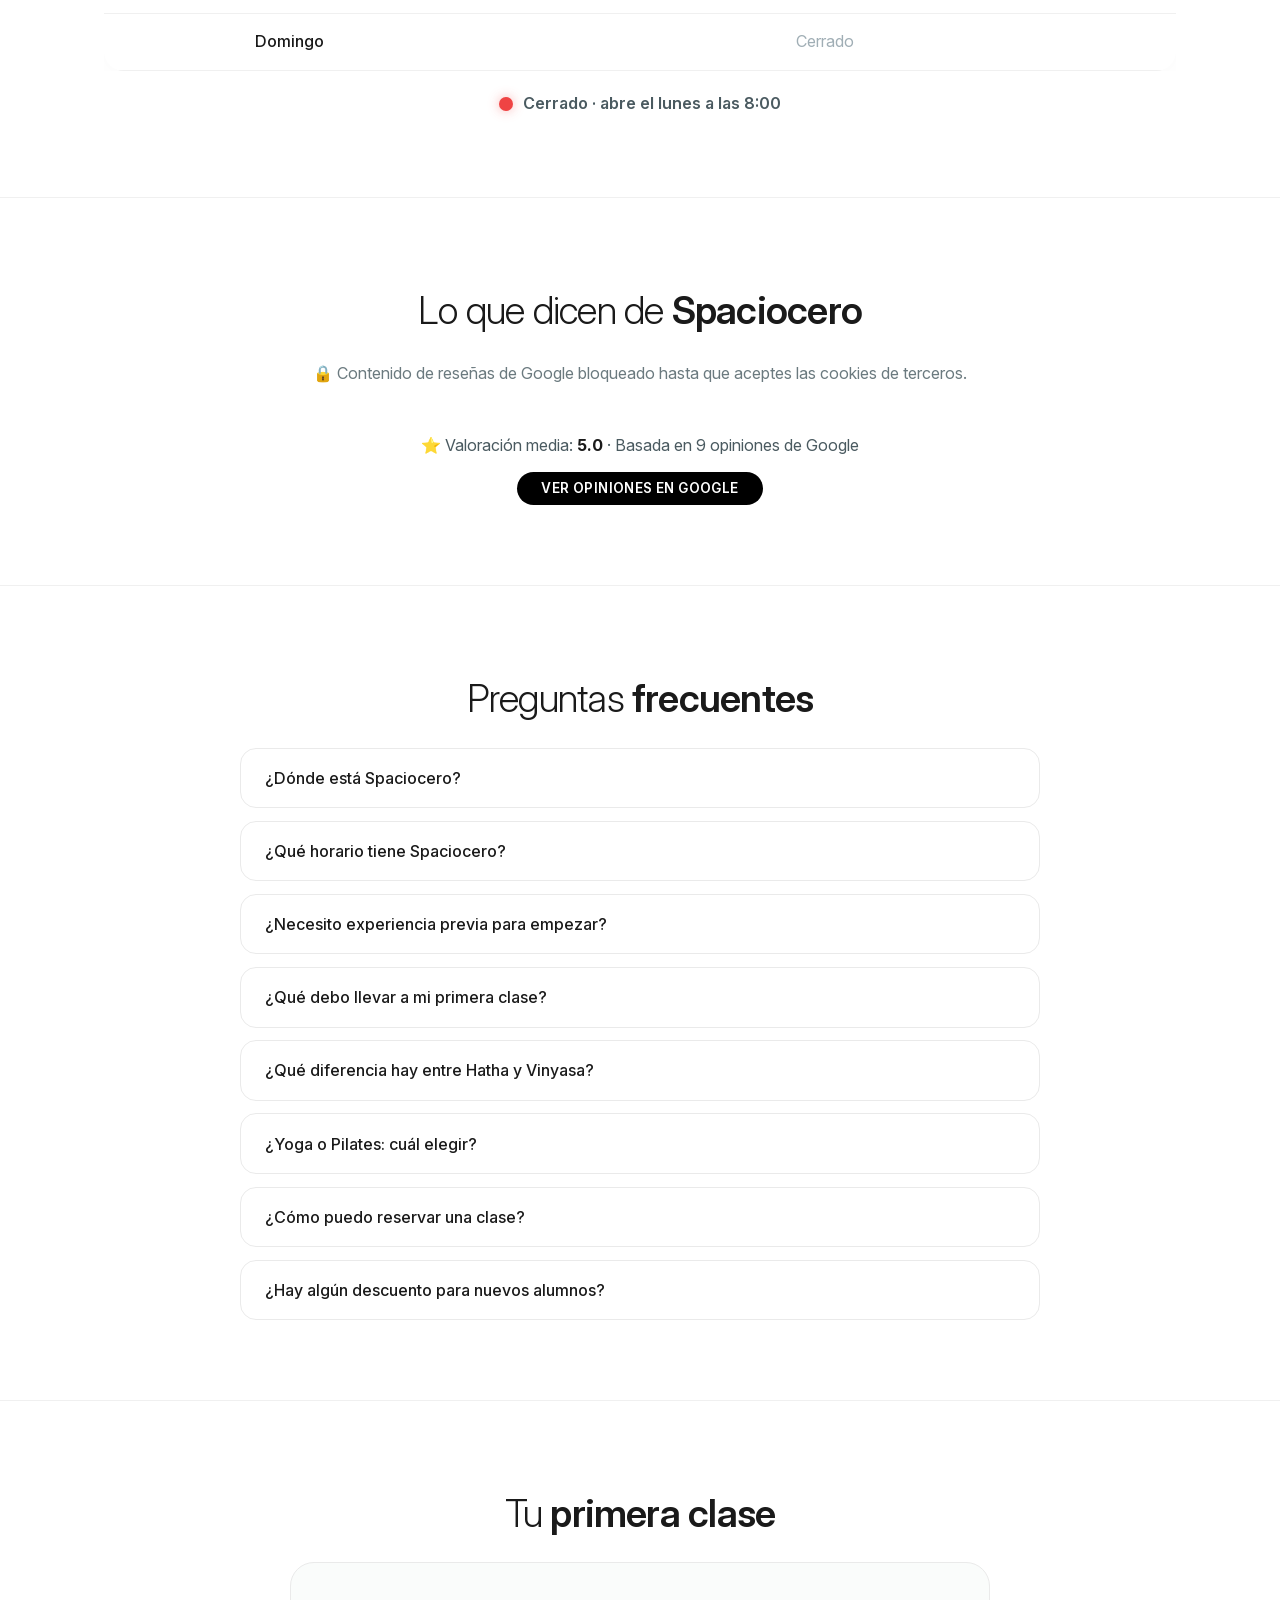
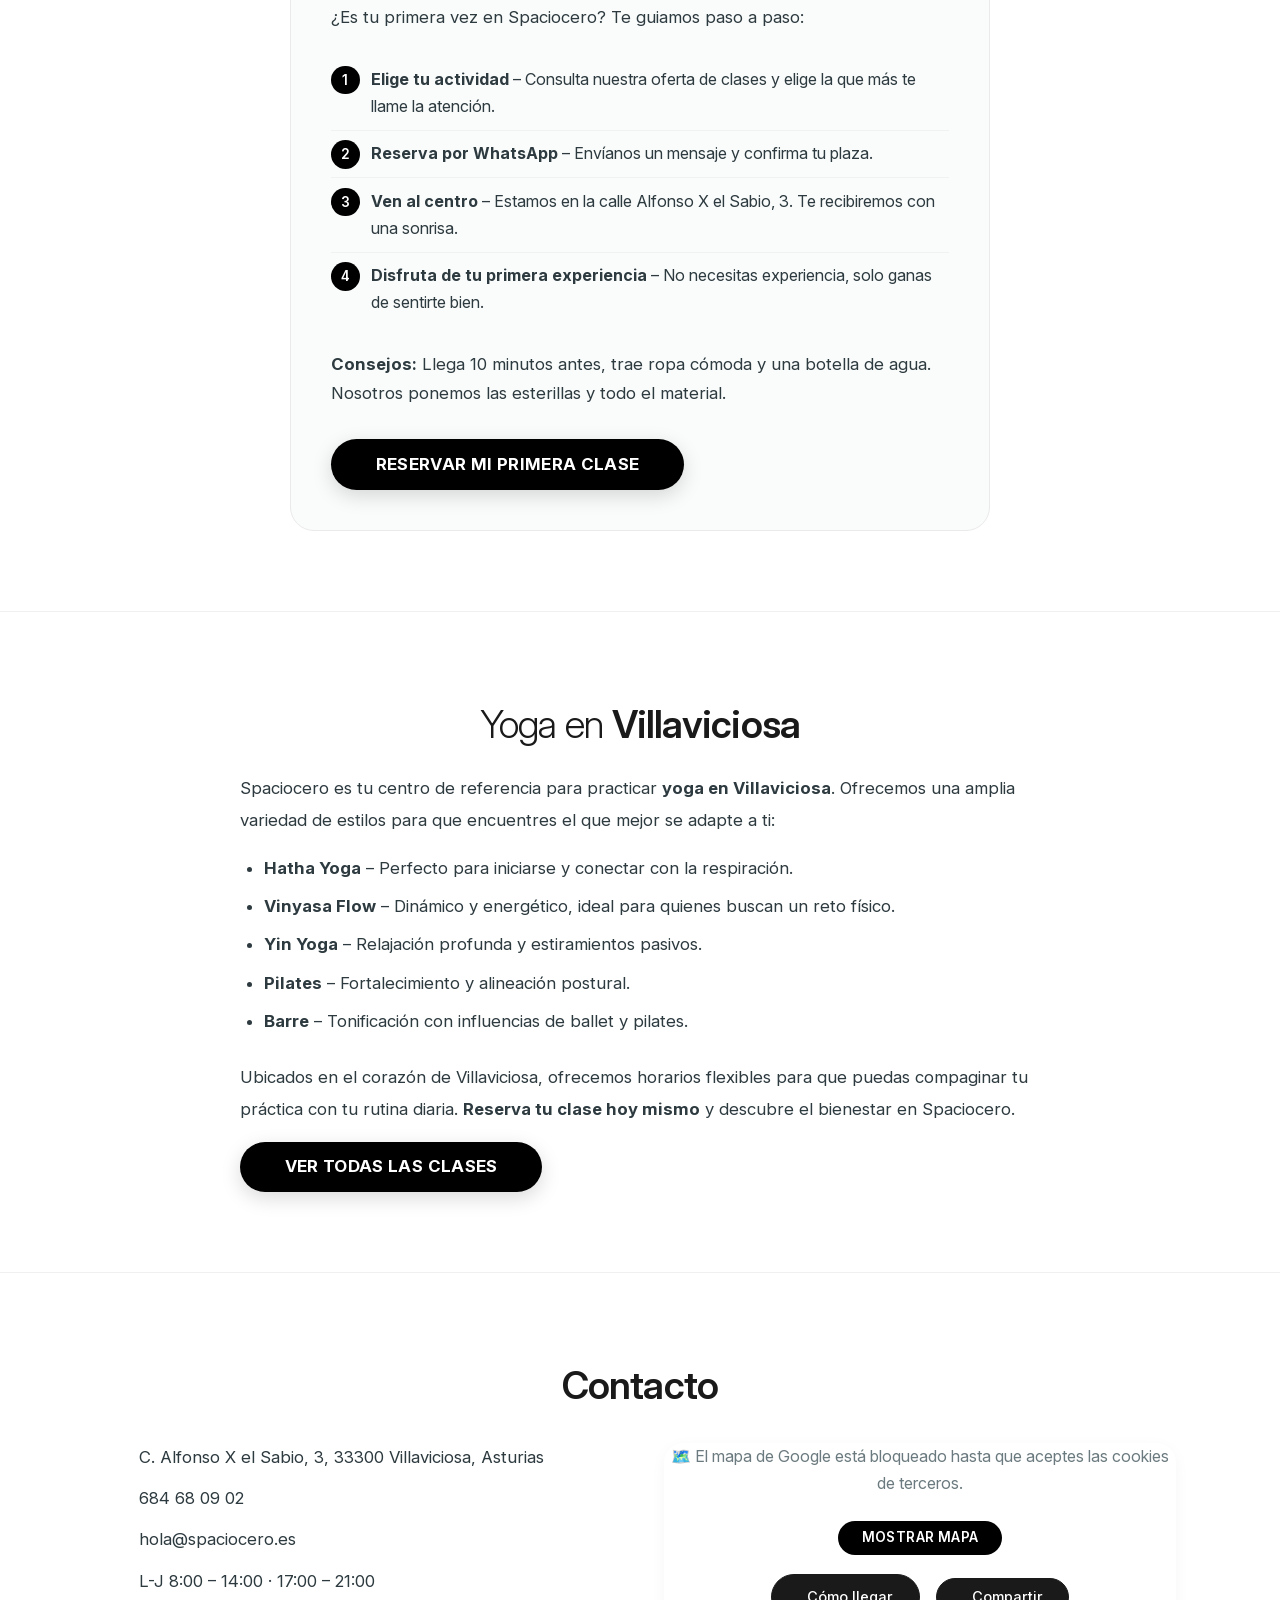
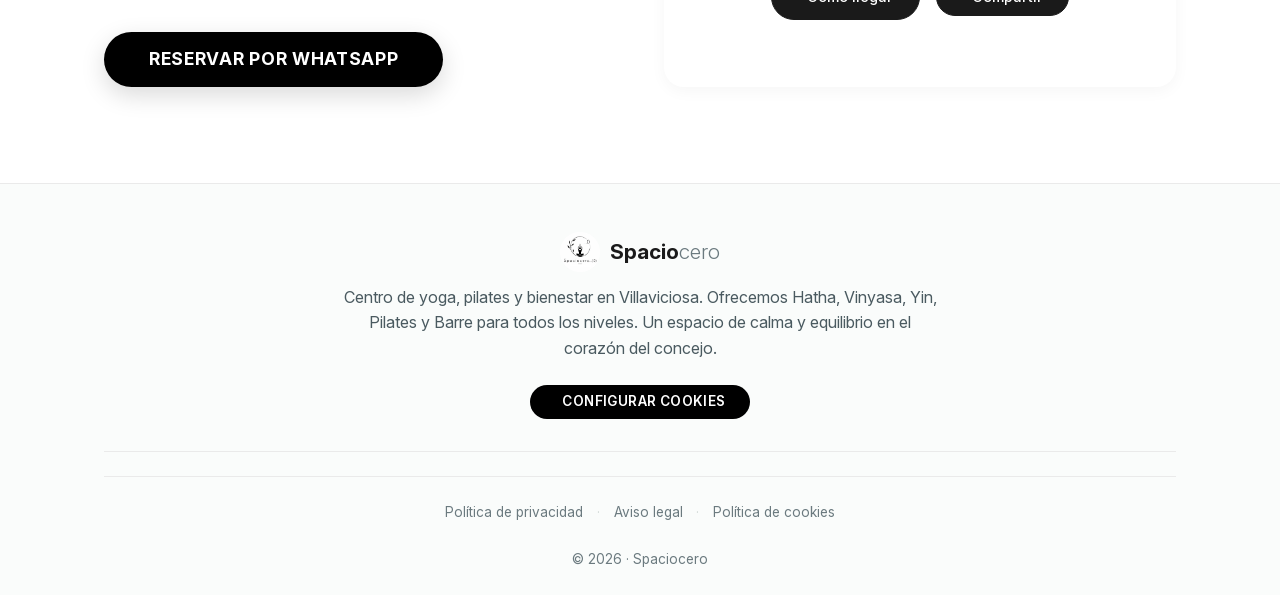
==== commit 0aa2872e: "update Spaciocero...(0) Actualizar web en general varias correciones generales" ====
--- a/index.html
+++ b/index.html
@@ -9,7 +9,6 @@
     <link rel="icon" type="image/png" href="./spaciocero_logo2_retocado-circle.png" sizes="any" />
     <link rel="canonical" href="https://spaciocero.pages.dev/" />
     <link rel="apple-touch-icon" sizes="180x180" href="/apple-touch-icon.png" />
-    <!-- Font Awesome se carga dinámicamente, no hay link estático -->
     <link rel="stylesheet" href="./styles.css" />
 
     <!-- Open Graph / Redes Sociales -->
@@ -51,7 +50,7 @@
                         <a href="https://www.instagram.com/spaciocero/" target="_blank" rel="noopener noreferrer" class="float-btn instagram-btn" aria-label="Instagram">
                             <i class="fab fa-instagram"></i>
                         </a>
-                        <a href="https://wa.me/34661545051?text=Hola%2C%20me%20gustar%C3%ADa%20reservar%20una%20clase" target="_blank" rel="noopener noreferrer" class="float-btn whatsapp-btn" aria-label="WhatsApp">
+                        <a href="https://wa.me/34656167226?text=Hola%2C%20me%20gustar%C3%ADa%20reservar%20una%20clase" target="_blank" rel="noopener noreferrer" class="float-btn whatsapp-btn" aria-label="WhatsApp">
                             <i class="fab fa-whatsapp"></i>
                         </a>
                     </div>
@@ -69,13 +68,12 @@
             <div class="container hero-inner">
                 <div class="hero-content">
                     <h1>Centro de yoga y <strong>bienestar en Villaviciosa</strong></h1>
-                    <!-- ELIMINADO el eslogan "Tenemos una forma diferente de entender el cuerpo" -->
                     <p class="hero-descripcion">
                         A dos pasos de la plaza del Ayuntamiento, en la calle Alfonso X el Sabio, está Spaciocero.
                         Un centro de yoga donde vecinos y visitantes encuentran tranquilidad en medio del bullicio del centro.
                     </p>
                     <div class="hero-buttons">
-                        <a href="https://wa.me/34661545051?text=Hola%2C%20me%20gustar%C3%ADa%20reservar%20una%20clase%20en%20Spaciocero" target="_blank" rel="noopener noreferrer" class="btn btn-primary">Reserva por WhatsApp</a>
+                        <a href="https://wa.me/34656167226?text=Hola%2C%20me%20gustar%C3%ADa%20reservar%20una%20clase%20en%20Spaciocero" target="_blank" rel="noopener noreferrer" class="btn btn-primary">Reserva por WhatsApp</a>
                         <a href="#clases" class="btn btn-outline">Descubre nuestras clases</a>
                     </div>
                 </div>
@@ -109,11 +107,6 @@
                         materiales cálidos y un silencio que invita a la introspección. Además, disponemos de
                         vestuarios y zona de té para que disfrutes de una experiencia completa.
                     </p>
-                    <p>
-                        <strong>Trabajamos con grupos pequeños para ofrecer una atención personalizada y adaptada a cada alumno.</strong>
-                        Nuestro enfoque combina diferentes técnicas (Hatha, Vinyasa, Yin, Pilates y Barre) a lo largo del mes,
-                        permitiendo que cada sesión sea única y se ajuste a las necesidades del momento.
-                    </p>
                 </div>
 
                 <!-- GALERÍA DE FOTOS (placeholder) -->
@@ -144,7 +137,7 @@
                             </div>
                         </div>
                     </div>
-                    <p class="galeria-nota">📸 <strong>Próximamente: fotos minimalistas del centro, las clases y el equipo</strong></p>
+                    <p class="galeria-nota">📸 <strong>Aquí irán las fotos reales del centro, las clases y el equipo</strong></p>
                 </div>
             </div>
         </section>
@@ -153,14 +146,6 @@
         <section id="clases" class="section">
             <div class="container">
                 <h2 class="section-title">Nuestras <strong>clases y servicios</strong></h2>
-
-                <p class="clases-intro" style="max-width:800px; margin:0 auto 2rem; text-align:center; font-size:1.1rem; color:#4a5a60; line-height:1.8;">
-                    Todas nuestras sesiones tienen una duración de <strong>60 minutos</strong> y están diseñadas para grupos reducidos,
-                    garantizando una <strong>atención personalizada</strong>.
-                    A lo largo del mes, combinamos diferentes estilos como Hatha, Vinyasa, Yin, Pilates y Barre,
-                    para ofrecer una experiencia completa y variada.
-                </p>
-
                 <div class="clases-grid">
                     <!-- Hatha Yoga -->
                     <article class="clase-card">
@@ -168,16 +153,17 @@
                         <h3>Hatha Yoga</h3>
                         <p class="clase-desc">Posturas y respiración para conectar cuerpo y mente. Ideal para principiantes.</p>
                         <div class="clase-detalles">
+                            <span><strong>Duración:</strong> 60 min</span>
                             <span><strong>Nivel:</strong> Principiantes y avanzados</span>
                             <span><strong>Recomendado para:</strong> Buscar equilibrio y relajación</span>
                         </div>
                         <div class="clase-meta">
+                            <span class="clase-duracion">⏱ 60 min</span>
                             <span class="clase-nivel">🌱 Todos los niveles</span>
                             <span class="clase-horario">🕐 Consultar</span>
-                            <span class="clase-precio">💰 15€ clase suelta · 50€/mes</span>
                         </div>
                         <div class="clase-acciones">
-                            <a href="https://wa.me/34661545051?text=Hola%2C%20me%20gustar%C3%ADa%20reservar%20Hatha%20Yoga" target="_blank" rel="noopener noreferrer" class="btn btn-primary btn-small">Reservar</a>
+                            <a href="https://wa.me/34656167226?text=Hola%2C%20me%20gustar%C3%ADa%20reservar%20Hatha%20Yoga" target="_blank" rel="noopener noreferrer" class="btn btn-primary btn-small">Reservar</a>
                             <button class="btn btn-outline btn-small btn-info" data-clase="hatha">Más info</button>
                         </div>
                     </article>
@@ -188,16 +174,17 @@
                         <h3>Vinyasa Flow</h3>
                         <p class="clase-desc">Movimiento fluido y dinámico. Fortalece y flexibiliza al ritmo de la respiración.</p>
                         <div class="clase-detalles">
+                            <span><strong>Duración:</strong> 60 min</span>
                             <span><strong>Nivel:</strong> Intermedio</span>
                             <span><strong>Recomendado para:</strong> Buscar energía y tonificación</span>
                         </div>
                         <div class="clase-meta">
+                            <span class="clase-duracion">⏱ 60 min</span>
                             <span class="clase-nivel">🌱 Todos los niveles</span>
                             <span class="clase-horario">🕐 Consultar</span>
-                            <span class="clase-precio">💰 15€ clase suelta · 50€/mes</span>
                         </div>
                         <div class="clase-acciones">
-                            <a href="https://wa.me/34661545051?text=Hola%2C%20me%20gustar%C3%ADa%20reservar%20Vinyasa%20Flow" target="_blank" rel="noopener noreferrer" class="btn btn-primary btn-small">Reservar</a>
+                            <a href="https://wa.me/34656167226?text=Hola%2C%20me%20gustar%C3%ADa%20reservar%20Vinyasa%20Flow" target="_blank" rel="noopener noreferrer" class="btn btn-primary btn-small">Reservar</a>
                             <button class="btn btn-outline btn-small btn-info" data-clase="vinyasa">Más info</button>
                         </div>
                     </article>
@@ -208,16 +195,17 @@
                         <h3>Yin Yoga</h3>
                         <p class="clase-desc">Posturas pasivas y largas. Trabaja la fascia y la relajación profunda.</p>
                         <div class="clase-detalles">
+                            <span><strong>Duración:</strong> 75 min</span>
                             <span><strong>Nivel:</strong> Todos los niveles</span>
                             <span><strong>Recomendado para:</strong> Relajación y estiramientos profundos</span>
                         </div>
                         <div class="clase-meta">
+                            <span class="clase-duracion">⏱ 75 min</span>
                             <span class="clase-nivel">🌱 Todos los niveles</span>
                             <span class="clase-horario">🕐 Consultar</span>
-                            <span class="clase-precio">💰 15€ clase suelta · 50€/mes</span>
                         </div>
                         <div class="clase-acciones">
-                            <a href="https://wa.me/34661545051?text=Hola%2C%20me%20gustar%C3%ADa%20reservar%20Yin%20Yoga" target="_blank" rel="noopener noreferrer" class="btn btn-primary btn-small">Reservar</a>
+                            <a href="https://wa.me/34656167226?text=Hola%2C%20me%20gustar%C3%ADa%20reservar%20Yin%20Yoga" target="_blank" rel="noopener noreferrer" class="btn btn-primary btn-small">Reservar</a>
                             <button class="btn btn-outline btn-small btn-info" data-clase="yin">Más info</button>
                         </div>
                     </article>
@@ -228,16 +216,17 @@
                         <h3>Pilates</h3>
                         <p class="clase-desc">Fortalece el core, mejora la postura y la flexibilidad.</p>
                         <div class="clase-detalles">
+                            <span><strong>Duración:</strong> 55 min</span>
                             <span><strong>Nivel:</strong> Principiantes y avanzados</span>
                             <span><strong>Recomendado para:</strong> Fortalecimiento y alineación</span>
                         </div>
                         <div class="clase-meta">
+                            <span class="clase-duracion">⏱ 55 min</span>
                             <span class="clase-nivel">🌱 Todos los niveles</span>
                             <span class="clase-horario">🕐 Consultar</span>
-                            <span class="clase-precio">💰 15€ clase suelta · 50€/mes</span>
                         </div>
                         <div class="clase-acciones">
-                            <a href="https://wa.me/34661545051?text=Hola%2C%20me%20gustar%C3%ADa%20reservar%20Pilates" target="_blank" rel="noopener noreferrer" class="btn btn-primary btn-small">Reservar</a>
+                            <a href="https://wa.me/34656167226?text=Hola%2C%20me%20gustar%C3%ADa%20reservar%20Pilates" target="_blank" rel="noopener noreferrer" class="btn btn-primary btn-small">Reservar</a>
                             <button class="btn btn-outline btn-small btn-info" data-clase="pilates">Más info</button>
                         </div>
                     </article>
@@ -248,21 +237,22 @@
                         <h3>Barre</h3>
                         <p class="clase-desc">La técnica que mezcla ballet, yoga y pilates para tonificar y fortalecer.</p>
                         <div class="clase-detalles">
+                            <span><strong>Duración:</strong> 60 min</span>
                             <span><strong>Nivel:</strong> Intermedio</span>
                             <span><strong>Recomendado para:</strong> Tonificación y resistencia</span>
                         </div>
                         <div class="clase-meta">
+                            <span class="clase-duracion">⏱ 60 min</span>
                             <span class="clase-nivel">🌱 Todos los niveles</span>
                             <span class="clase-horario">🕐 Consultar</span>
-                            <span class="clase-precio">💰 15€ clase suelta · 50€/mes</span>
                         </div>
                         <div class="clase-acciones">
-                            <a href="https://wa.me/34661545051?text=Hola%2C%20me%20gustar%C3%ADa%20reservar%20Barre" target="_blank" rel="noopener noreferrer" class="btn btn-primary btn-small">Reservar</a>
+                            <a href="https://wa.me/34656167226?text=Hola%2C%20me%20gustar%C3%ADa%20reservar%20Barre" target="_blank" rel="noopener noreferrer" class="btn btn-primary btn-small">Reservar</a>
                             <button class="btn btn-outline btn-small btn-info" data-clase="barre">Más info</button>
                         </div>
                     </article>
 
-                    <!-- Tratamientos (sin cambios, mantiene duración variable y sin precio) -->
+                    <!-- Tratamientos -->
                     <article class="clase-card">
                         <div class="clase-icon">✨</div>
                         <h3>Tratamientos faciales y corporales</h3>
@@ -278,7 +268,7 @@
                             <span class="clase-horario">🕐 Consultar</span>
                         </div>
                         <div class="clase-acciones">
-                            <a href="https://wa.me/34661545051?text=Hola%2C%20me%20gustar%C3%ADa%20reservar%20un%20tratamiento" target="_blank" rel="noopener noreferrer" class="btn btn-primary btn-small">Reservar</a>
+                            <a href="https://wa.me/34656167226?text=Hola%2C%20me%20gustar%C3%ADa%20reservar%20un%20tratamiento" target="_blank" rel="noopener noreferrer" class="btn btn-primary btn-small">Reservar</a>
                             <button class="btn btn-outline btn-small btn-info" data-clase="tratamiento">Más info</button>
                         </div>
                     </article>
@@ -320,22 +310,38 @@
             </div>
         </section>
 
-        <!-- ================= EQUIPO (SOLO ANGÉLICA) ================= -->
+        <!-- ================= EQUIPO ================= -->
         <section id="equipo" class="section">
             <div class="container">
-                <h2 class="section-title">Conoce a <strong>Angélica</strong></h2>
-                <div class="equipo-grid" style="grid-template-columns:1fr; max-width:400px; margin:0 auto;">
-                    <div class="equipo-card" style="max-width:400px; margin:0 auto;">
-                        <!-- FOTO: DESCOMENTAR CUANDO SE TENGAN IMÁGENES
-                        <div class="equipo-foto">
-                            <img src="./ruta-a-foto-angelica.jpg" alt="Angélica" />
-                        </div>
-                        -->
-                        <h3>Angélica</h3>
-                        <p class="equipo-rol" style="font-style:italic; color:#6b7a7f; font-size:1.1rem; margin-bottom:0.8rem;">"Tenemos una forma diferente de entender el cuerpo"</p>
-                        <p class="equipo-desc">Con una profunda vocación por el bienestar y el movimiento consciente, cada sesión es guiada con dedicación y calidez. Su enfoque se centra en la atención personalizada y en acompañar a cada persona en su propio proceso de descubrimiento y equilibrio.</p>
-                    </div>
-                </div>
+                <h2 class="section-title">Conoce al <strong>equipo</strong></h2>
+                <p class="subtitulo">Personas reales detrás de Spaciocero</p>
+                <div class="equipo-grid">
+                    <div class="equipo-card placeholder">
+                        <div class="equipo-foto placeholder-foto">
+                            <i class="fas fa-user-circle"></i>
+                        </div>
+                        <h3>Instructor/a 1</h3>
+                        <p class="equipo-rol">Yoga y Pilates</p>
+                        <p class="equipo-desc">Breve descripción y experiencia. (Añadir datos reales cuando estén disponibles)</p>
+                    </div>
+                    <div class="equipo-card placeholder">
+                        <div class="equipo-foto placeholder-foto">
+                            <i class="fas fa-user-circle"></i>
+                        </div>
+                        <h3>Instructor/a 2</h3>
+                        <p class="equipo-rol">Vinyasa y Barre</p>
+                        <p class="equipo-desc">Breve descripción y experiencia. (Añadir datos reales cuando estén disponibles)</p>
+                    </div>
+                    <div class="equipo-card placeholder">
+                        <div class="equipo-foto placeholder-foto">
+                            <i class="fas fa-user-circle"></i>
+                        </div>
+                        <h3>Terapeuta</h3>
+                        <p class="equipo-rol">Tratamientos y bienestar</p>
+                        <p class="equipo-desc">Breve descripción y experiencia. (Añadir datos reales cuando estén disponibles)</p>
+                    </div>
+                </div>
+                <p class="equipo-nota">📸 <strong>Próximamente: fotos y perfiles completos de nuestro equipo</strong></p>
             </div>
         </section>
 
@@ -366,10 +372,6 @@
                 <p class="horario-estado">
                     <span class="estado-indicador abierto"></span> Abierto ahora · cierra a las 21:00
                 </p>
-                <!-- Aviso de septiembre cerrado (dinámico, controlado por JS) -->
-                <div id="aviso-septiembre" class="aviso-septiembre" style="margin-top:1.5rem; padding:1rem; background:#f5f0eb; border-radius:12px; text-align:center; border-left:4px solid #c0392b; display:none;">
-                    <p style="margin:0; font-weight:600; color:#c0392b;">⚠️ El centro permanecerá cerrado durante todo el mes de septiembre por vacaciones.</p>
-                </div>
             </div>
         </section>
 
@@ -411,7 +413,6 @@
                         </button>
                         <div class="faq-respuesta">
                             <p>Nuestro horario es: <strong>Lunes a Jueves de 8:00 a 21:00</strong> (los jueves abrimos a las 9:00). Viernes, sábado y domingo cerrado.</p>
-                            <p><strong>Importante:</strong> Cerrado todo el mes de septiembre por vacaciones.</p>
                         </div>
                     </div>
                     <div class="faq-item">
@@ -429,7 +430,7 @@
                             <i class="fas fa-chevron-down faq-icon"></i>
                         </button>
                         <div class="faq-respuesta">
-                            <p>Ropa cómoda que permita el movimiento (mallas, leggings, camiseta holgada). Para yoga, no necesitas calzado, se practica descalzo.</p>
+                            <p>Ropa cómoda que permita el movimiento (mallas, leggings, camiseta holgada). Para yoga, no necesitas calzado, se practica descalzo. Para pilates, puedes usar calcetines antideslizantes. También trae una botella de agua.</p>
                         </div>
                     </div>
                     <div class="faq-item">
@@ -456,17 +457,16 @@
                             <i class="fas fa-chevron-down faq-icon"></i>
                         </button>
                         <div class="faq-respuesta">
-                            <p>Reserva fácilmente a través de <strong>WhatsApp</strong> al <a href="https://wa.me/34661545051" target="_blank" rel="noopener noreferrer">661 545 051</a> o usando el botón de reserva en cada clase.</p>
+                            <p>Reserva fácilmente a través de <strong>WhatsApp</strong> al <a href="https://wa.me/34656167226" target="_blank" rel="noopener noreferrer">656 167 226</a> o usando el botón de reserva en cada clase. También puedes llamarnos al <a href="tel:684680902">684 68 09 02</a>.</p>
                         </div>
                     </div>
                     <div class="faq-item">
                         <button class="faq-pregunta" aria-expanded="false">
-                            <span>¿Hay que pagar matrícula al apuntarse por primera vez?</span>
+                            <span>¿Hay algún descuento para nuevos alumnos?</span>
                             <i class="fas fa-chevron-down faq-icon"></i>
                         </button>
                         <div class="faq-respuesta">
-                            <p>Sí, todos los nuevos alumnos deben abonar una matrícula inicial de <strong>60 €</strong> (pago único), aplicable a <strong>cualquier modalidad de clase o curso</strong> (clase suelta, mensual, etc.). Incluye la gestión, materiales y seguro.</p>
-                            <p>Los precios de las clases (15 € suelta / 50 € al mes para 2 horas semanales) se suman a esta matrícula inicial.</p>
+                            <p>Consulta nuestras ofertas de bienvenida. <strong>Pregúntanos por WhatsApp</strong> y te informaremos de todas las promociones disponibles.</p>
                         </div>
                     </div>
                 </div>
@@ -485,8 +485,8 @@
                         <li><strong>Ven al centro</strong> – Estamos en la calle Alfonso X el Sabio, 3. Te recibiremos con una sonrisa.</li>
                         <li><strong>Disfruta de tu primera experiencia</strong> – No necesitas experiencia, solo ganas de sentirte bien.</li>
                     </ol>
-                    <p><strong>Consejos:</strong> Llega 10 minutos antes, trae ropa cómoda. Nosotros ponemos las esterillas y todo el material.</p>
-                    <a href="https://wa.me/34661545051?text=Hola%2C%20es%20mi%20primera%20vez%20y%20quiero%20reservar" target="_blank" rel="noopener noreferrer" class="btn btn-primary">Reservar mi primera clase</a>
+                    <p><strong>Consejos:</strong> Llega 10 minutos antes, trae ropa cómoda y una botella de agua. Nosotros ponemos las esterillas y todo el material.</p>
+                    <a href="https://wa.me/34656167226?text=Hola%2C%20es%20mi%20primera%20vez%20y%20quiero%20reservar" target="_blank" rel="noopener noreferrer" class="btn btn-primary">Reservar mi primera clase</a>
                 </div>
             </div>
         </section>
@@ -517,10 +517,10 @@
                 <div class="contacto-grid">
                     <div class="contacto-info">
                         <p><i class="fas fa-location-dot contacto-icon"></i> C. Alfonso X el Sabio, 3, 33300 Villaviciosa, Asturias</p>
-                        <p><i class="fas fa-phone contacto-icon"></i> <a href="tel:661545051">661 54 50 51</a></p>
+                        <p><i class="fas fa-phone contacto-icon"></i> <a href="tel:684680902">684 68 09 02</a></p>
                         <p><i class="fas fa-envelope contacto-icon"></i> <a href="mailto:hola@spaciocero.es">hola@spaciocero.es</a></p>
-                        <p><i class="fas fa-clock contacto-icon"></i> De lunes a jueves de 8:00 – 21:00</p>
-                        <a href="https://wa.me/34661545051?text=Hola%2C%20me%20gustar%C3%ADa%20recibir%20informaci%C3%B3n" target="_blank" rel="noopener noreferrer" class="btn btn-primary" style="margin-top:1.5rem;">Reservar por WhatsApp</a>
+                        <p><i class="fas fa-clock contacto-icon"></i> L-J 8:00 – 14:00 · 17:00 – 21:00</p>
+                        <a href="https://wa.me/34656167226?text=Hola%2C%20me%20gustar%C3%ADa%20recibir%20informaci%C3%B3n" target="_blank" rel="noopener noreferrer" class="btn btn-primary" style="margin-top:1.5rem;">Reservar por WhatsApp</a>
                     </div>
                     <div class="contacto-mapa">
                         <div id="google-map-container" class="third-party-placeholder" data-map-url="https://www.google.com/maps/embed?pb=!1m18!1m12!1m3!1d2894.8833908297875!2d-5.4364549234641455!3d43.48390386336363!2m3!1f0!2f0!3f0!3m2!1i1024!2i768!4f13.1!3m3!1m2!1s0xd366d06a86f21c9%3a0x9878264290576e03!2sspaciocero!5e0!3m2!1ses!2sus!4v1785161286812!5m2!1ses!2sus">
@@ -692,15 +692,7 @@
           "name": "¿Cómo puedo reservar una clase?",
           "acceptedAnswer": {
             "@type": "Answer",
-            "text": "Puedes reservar por WhatsApp al 661 545 051."
-          }
-        },
-        {
-          "@type": "Question",
-          "name": "¿Es necesario pagar matrícula para el curso completo?",
-          "acceptedAnswer": {
-            "@type": "Answer",
-            "text": "Sí, para los cursos completos se aplica una matrícula de 60€ (pago único)."
+            "text": "Puedes reservar por WhatsApp al 656 167 226 o llamando al 684 68 09 02."
           }
         }
       ]
--- a/styles.css
+++ b/styles.css
@@ -395,17 +395,10 @@
     font-weight: 300;
     letter-spacing: -0.03em;
     line-height: 1.15;
-    margin-bottom: 0.5rem;
+    margin-bottom: 1rem;
 }
 .hero-content h1 strong {
     font-weight: 600;
-}
-
-.hero-eslogan {
-    font-size: 1.3rem;
-    font-weight: 300;
-    color: #4a5a60;
-    margin-bottom: 0.5rem;
 }
 
 .hero-descripcion {
@@ -584,13 +577,6 @@
     padding: 0.2rem 0.8rem;
     border-radius: 30px;
     white-space: nowrap;
-}
-
-/* Nuevo estilo para el precio dentro de .clase-meta */
-.clase-precio {
-    background: #e8f0ec !important;
-    color: #1a3a2f !important;
-    font-weight: 600;
 }
 
 .clase-acciones {
@@ -703,12 +689,6 @@
     font-size: 4rem;
     color: #b0bcc0;
     flex-shrink: 0;
-    overflow: hidden;
-}
-.equipo-foto img {
-    width: 100%;
-    height: 100%;
-    object-fit: cover;
 }
 .equipo-foto i {
     font-size: 4rem;
@@ -728,6 +708,15 @@
     color: #4a5a60;
     font-size: 0.9rem;
     line-height: 1.5;
+}
+.equipo-nota {
+    text-align: center;
+    margin-top: 2rem;
+    color: #6b7a7f;
+    font-size: 0.95rem;
+}
+.equipo-nota strong {
+    color: #1a1a1a;
 }
 
 /* ============================================
@@ -797,21 +786,6 @@
 .estado-indicador.cerrado {
     background: #ef4444;
     box-shadow: 0 0 12px rgba(239, 68, 68, 0.4);
-}
-
-/* Aviso septiembre */
-.aviso-septiembre {
-    margin-top: 1.5rem;
-    padding: 1rem;
-    background: #f5f0eb;
-    border-radius: 12px;
-    text-align: center;
-    border-left: 4px solid #c0392b;
-}
-.aviso-septiembre p {
-    margin: 0;
-    font-weight: 600;
-    color: #c0392b;
 }
 
 /* ============================================
@@ -1360,6 +1334,10 @@
         justify-content: center;
     }
 }
+
+/* ============================================
+   FOOTER LEGAL (ya está dentro del footer)
+   ============================================ */
 
 /* ============================================
    PÁGINAS LEGALES (placeholder)
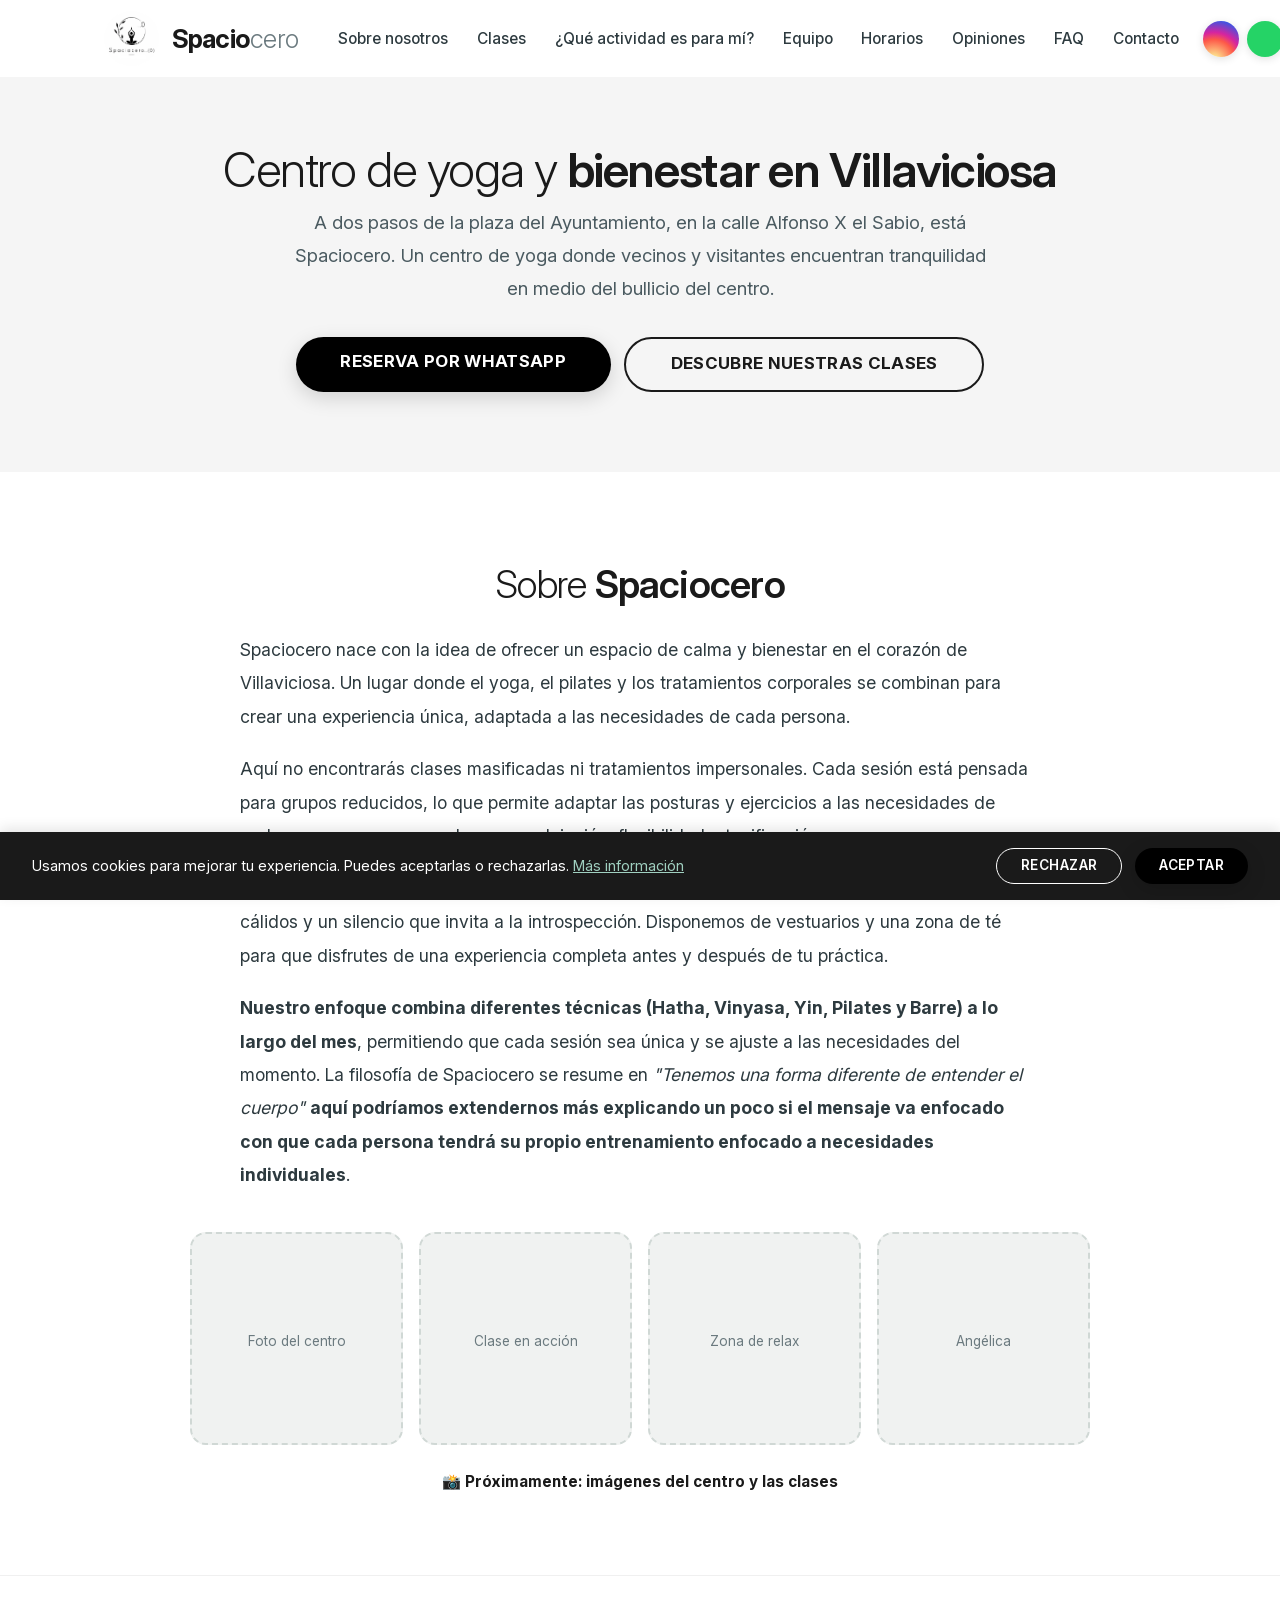
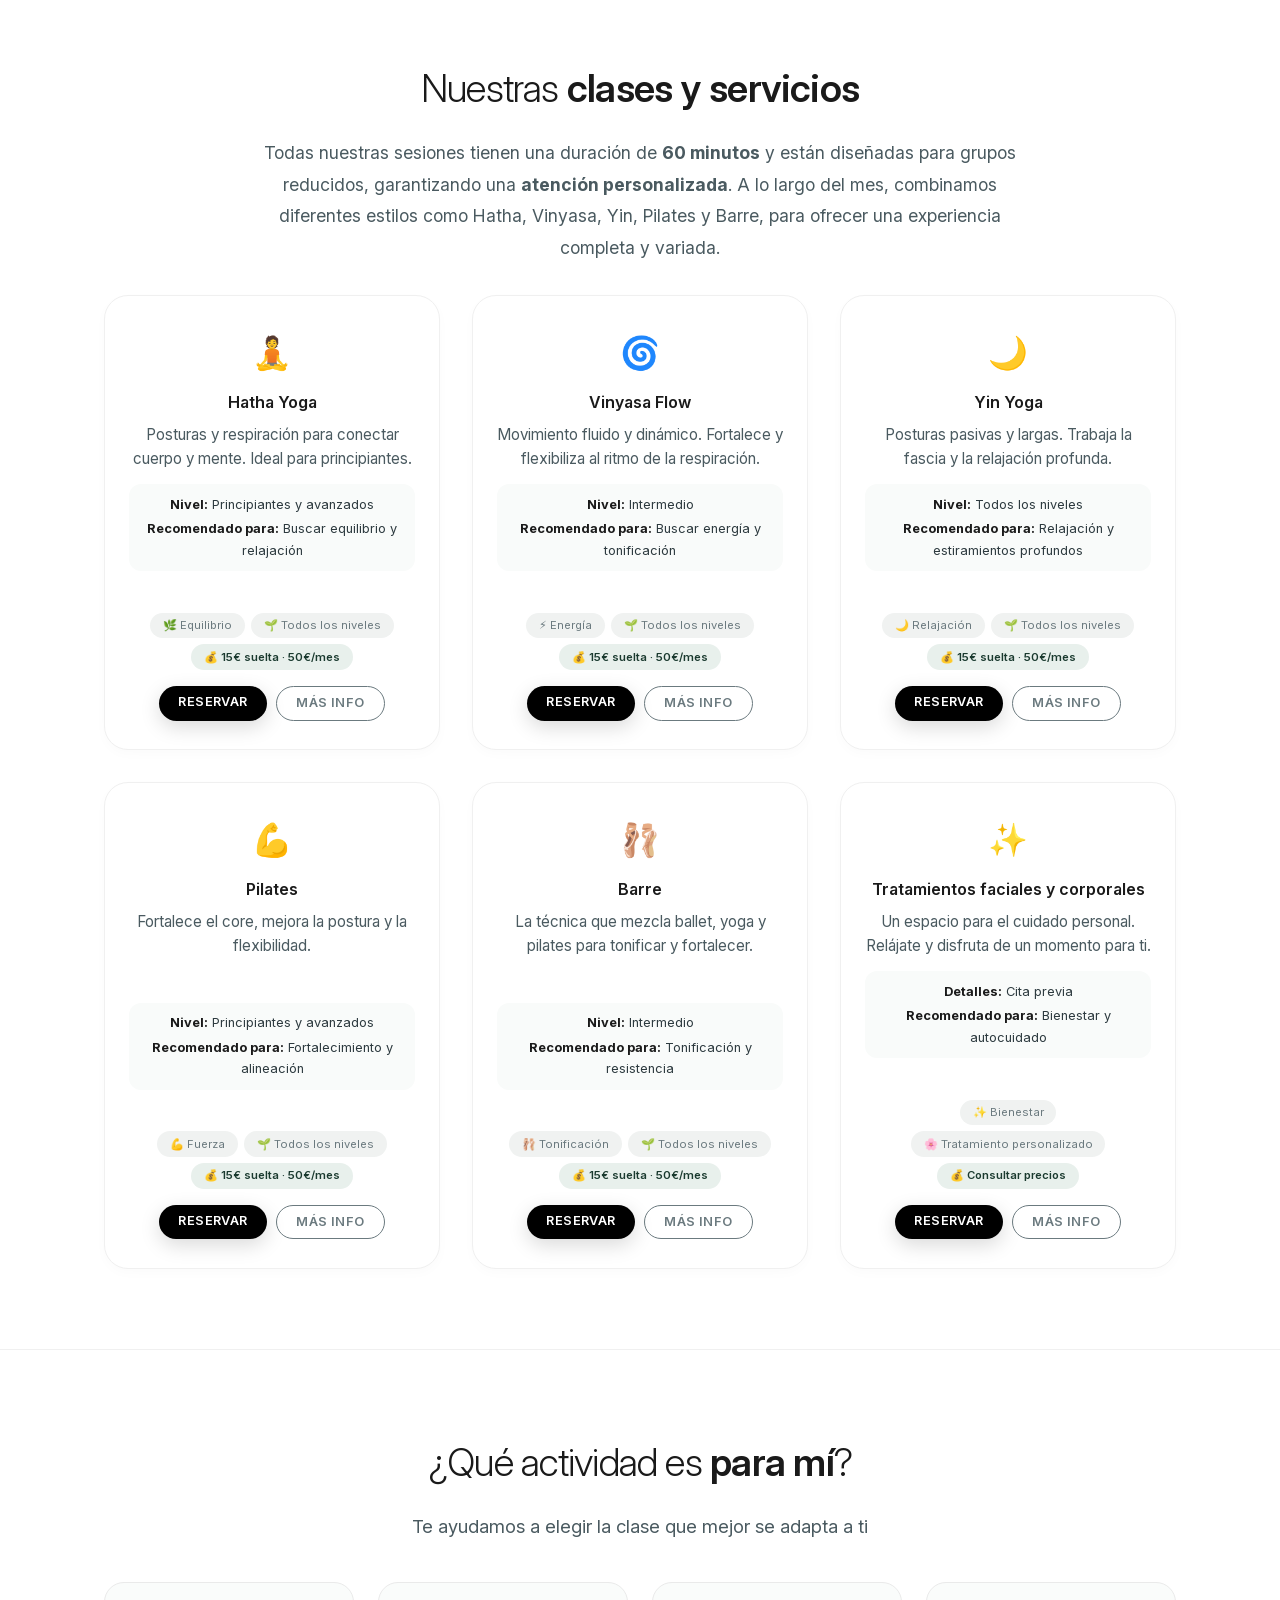
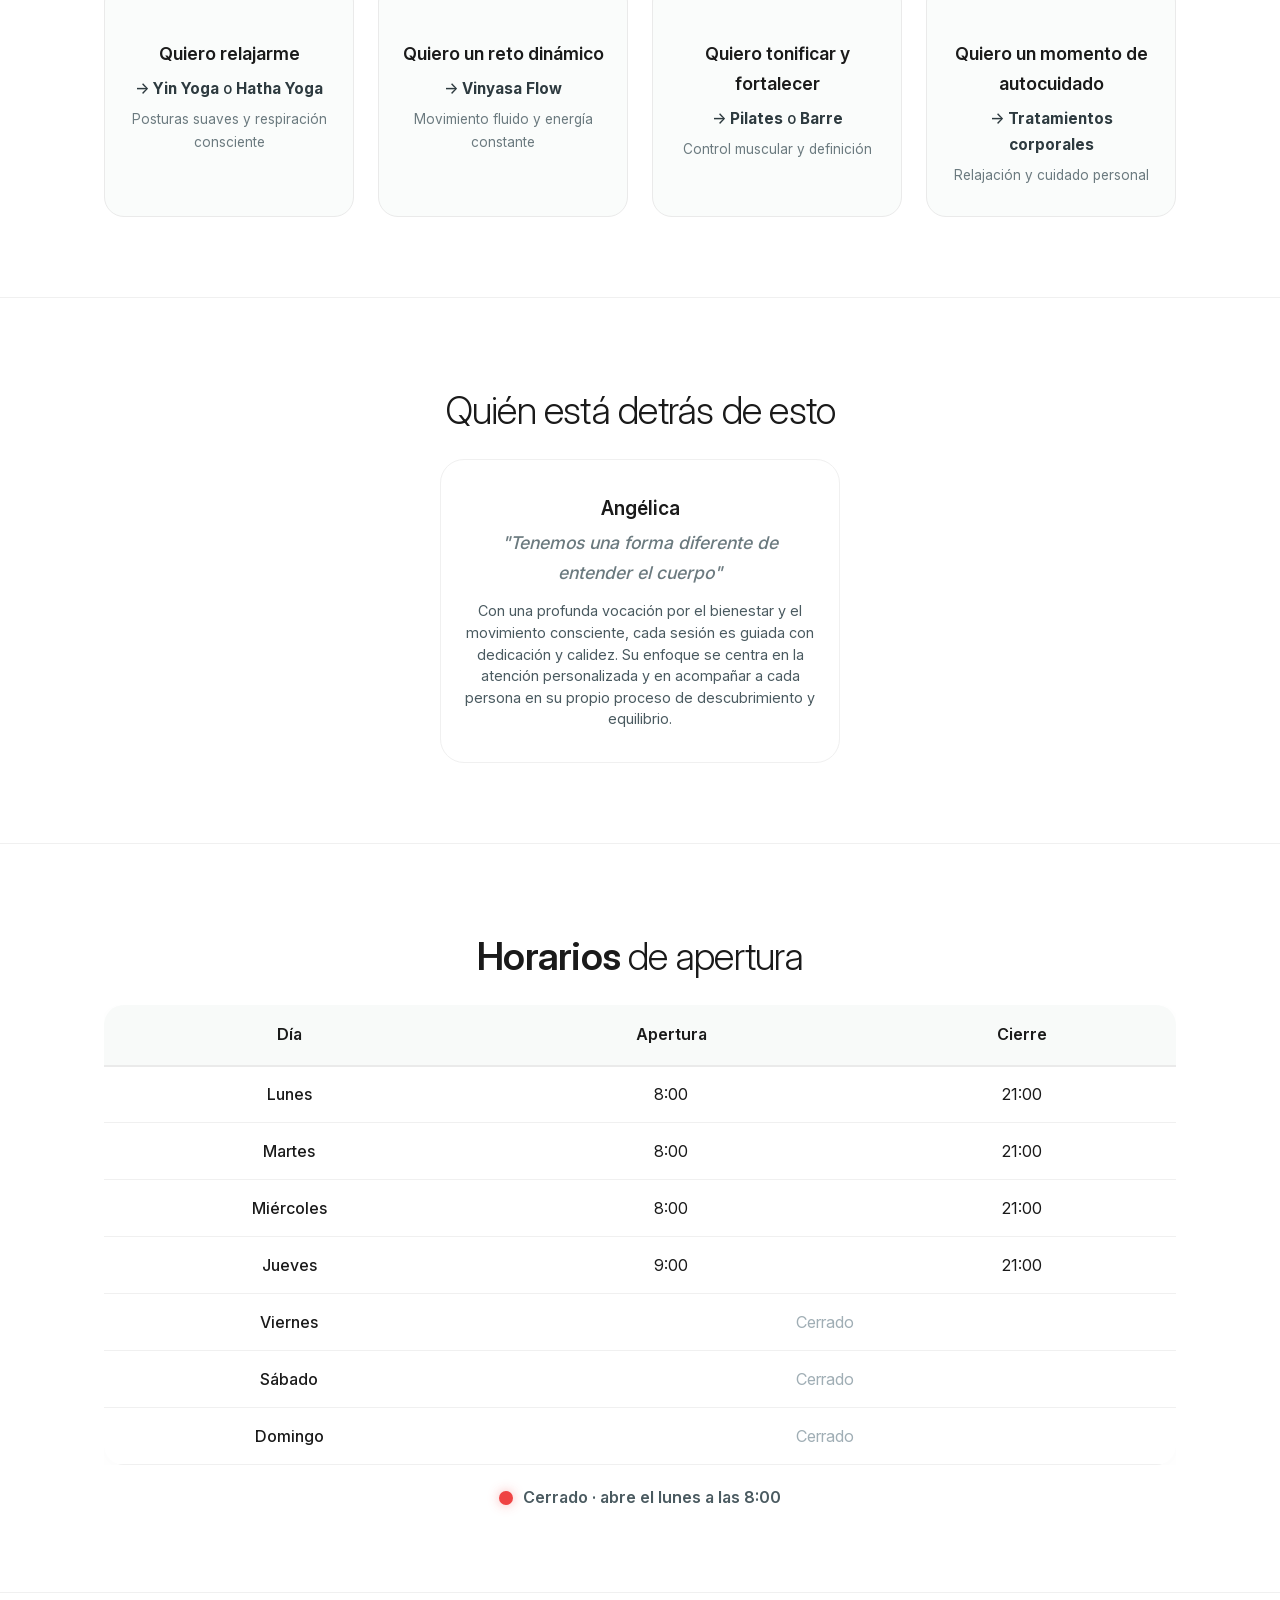
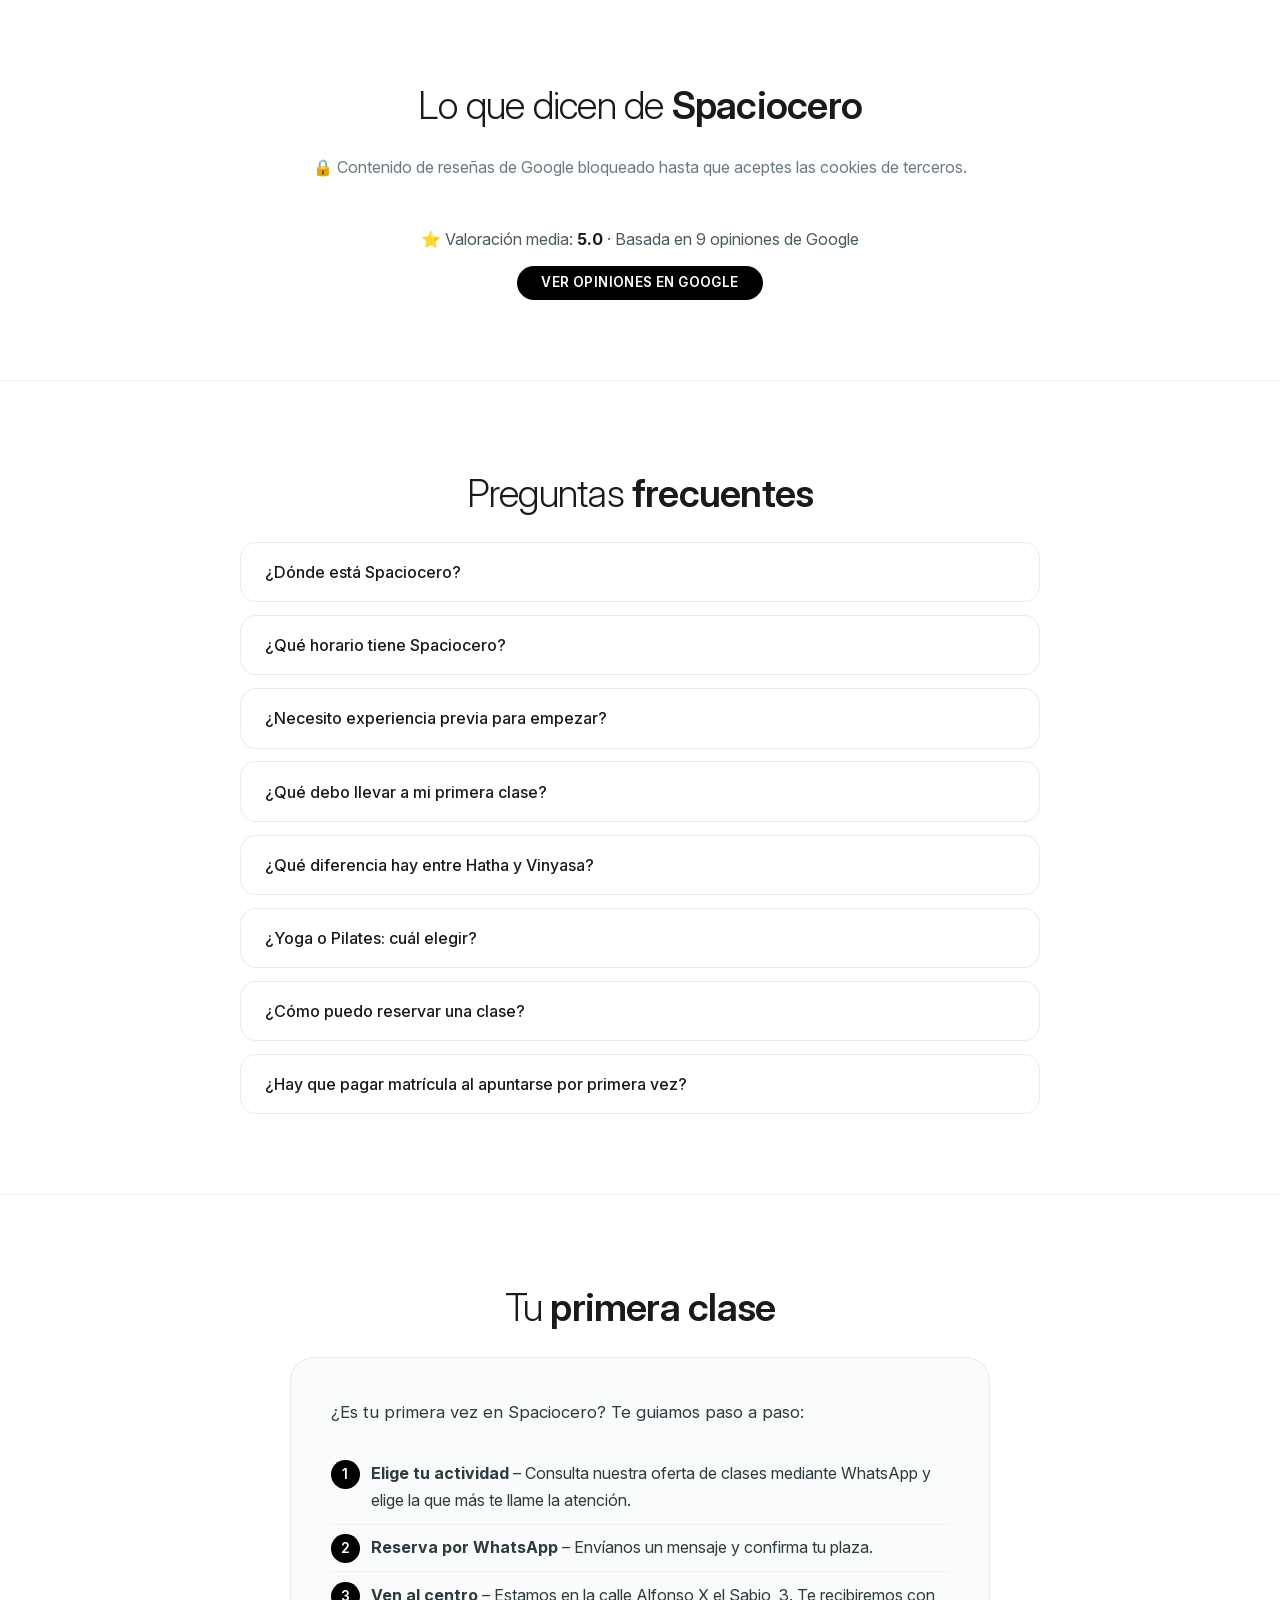
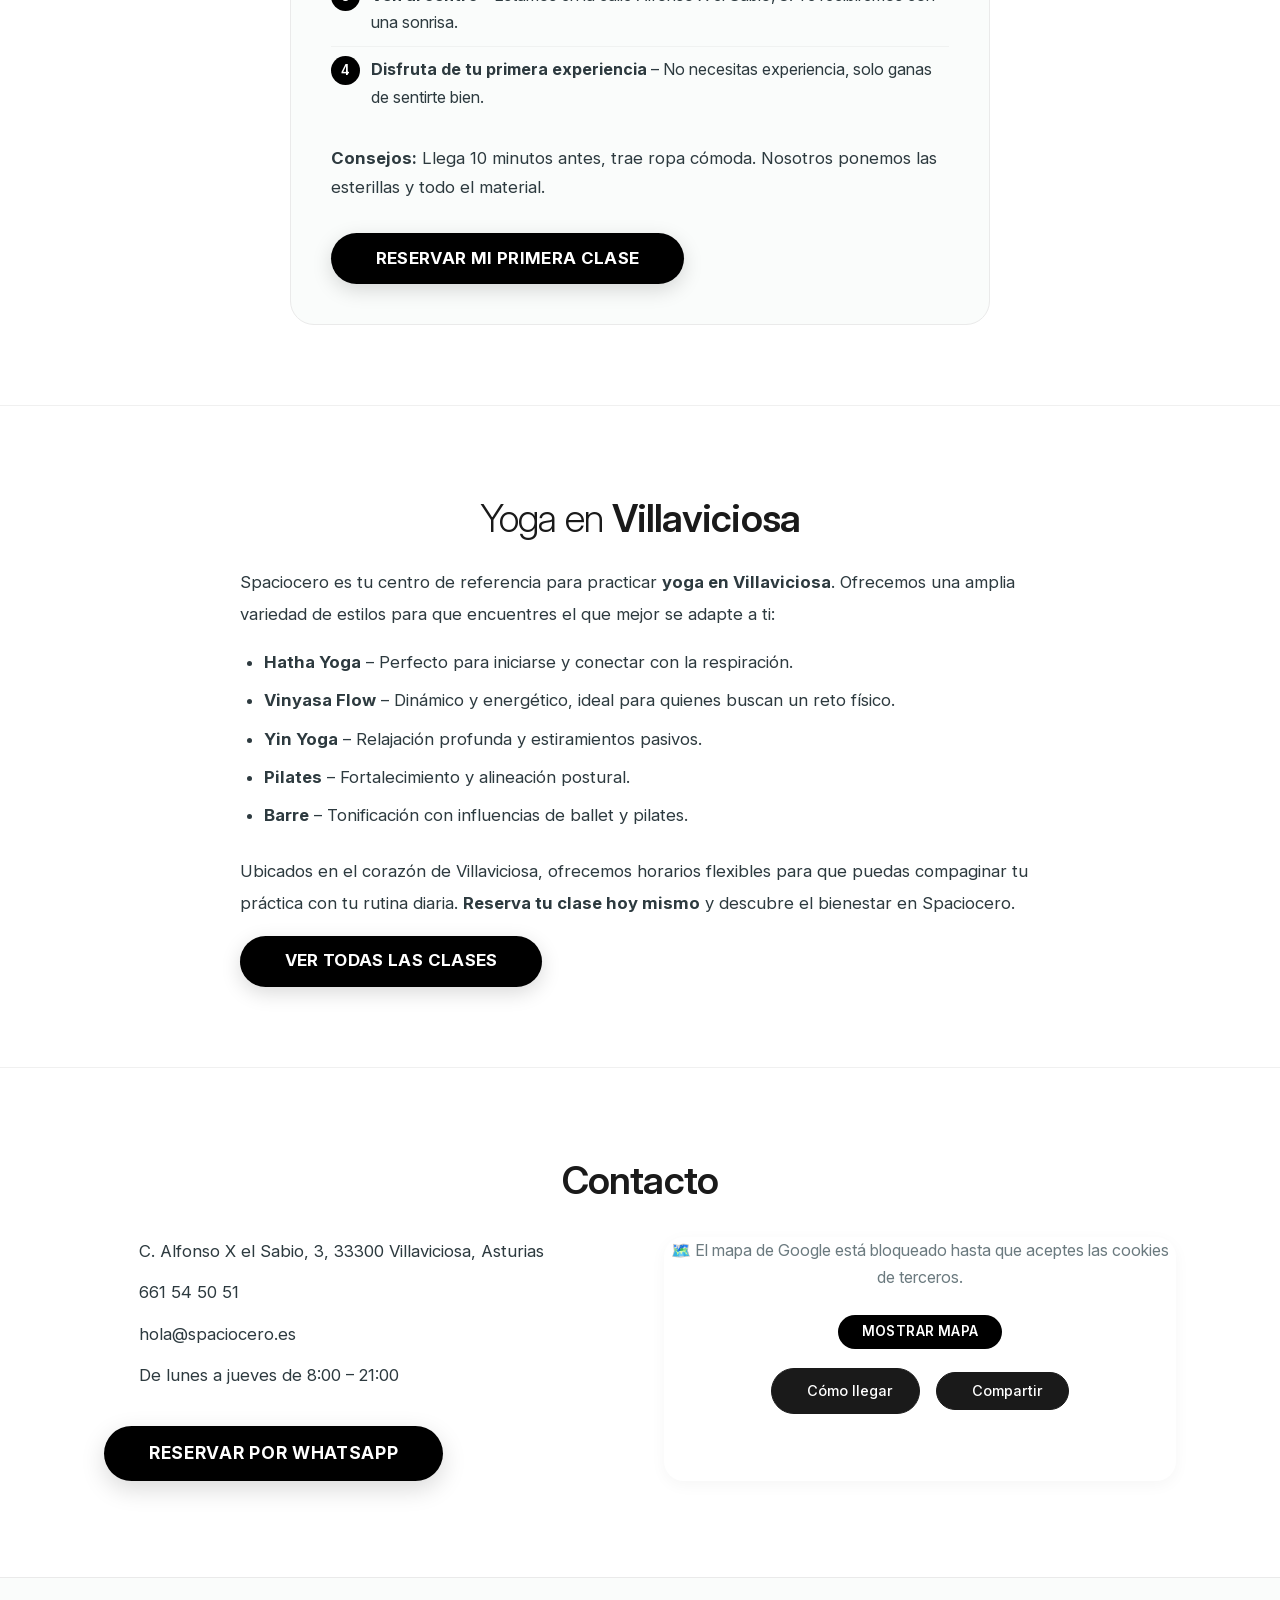
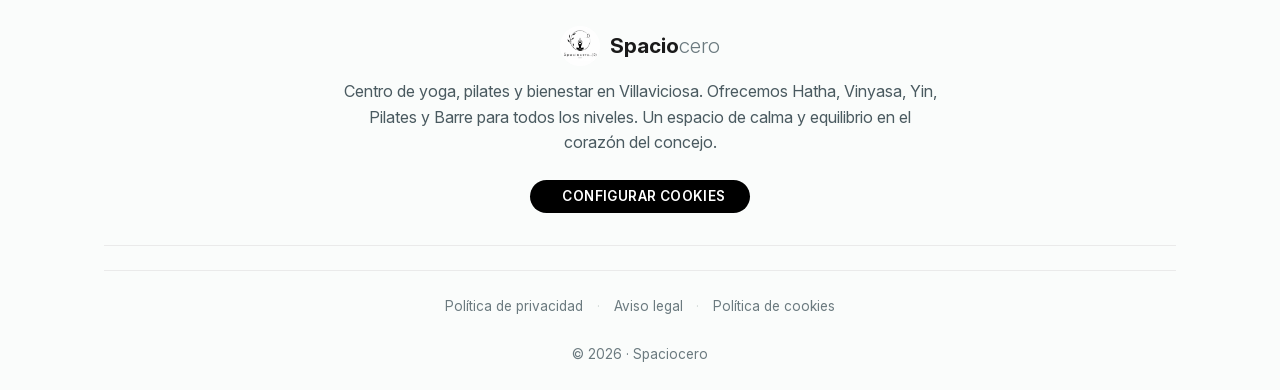
==== commit f6166ec1: "update spaciocero...(0) Actualizar html, css y js para cambios esenciales en página principal" ====
--- a/index.html
+++ b/index.html
@@ -9,6 +9,7 @@
     <link rel="icon" type="image/png" href="./spaciocero_logo2_retocado-circle.png" sizes="any" />
     <link rel="canonical" href="https://spaciocero.pages.dev/" />
     <link rel="apple-touch-icon" sizes="180x180" href="/apple-touch-icon.png" />
+    <!-- Font Awesome se carga dinámicamente, no hay link estático -->
     <link rel="stylesheet" href="./styles.css" />
 
     <!-- Open Graph / Redes Sociales -->
@@ -50,7 +51,7 @@
                         <a href="https://www.instagram.com/spaciocero/" target="_blank" rel="noopener noreferrer" class="float-btn instagram-btn" aria-label="Instagram">
                             <i class="fab fa-instagram"></i>
                         </a>
-                        <a href="https://wa.me/34656167226?text=Hola%2C%20me%20gustar%C3%ADa%20reservar%20una%20clase" target="_blank" rel="noopener noreferrer" class="float-btn whatsapp-btn" aria-label="WhatsApp">
+                        <a href="https://wa.me/34661545051?text=Hola%2C%20me%20gustar%C3%ADa%20reservar%20una%20clase" target="_blank" rel="noopener noreferrer" class="float-btn whatsapp-btn" aria-label="WhatsApp">
                             <i class="fab fa-whatsapp"></i>
                         </a>
                     </div>
@@ -68,12 +69,13 @@
             <div class="container hero-inner">
                 <div class="hero-content">
                     <h1>Centro de yoga y <strong>bienestar en Villaviciosa</strong></h1>
+                    <!-- ELIMINADO el eslogan "Tenemos una forma diferente de entender el cuerpo" -->
                     <p class="hero-descripcion">
                         A dos pasos de la plaza del Ayuntamiento, en la calle Alfonso X el Sabio, está Spaciocero.
                         Un centro de yoga donde vecinos y visitantes encuentran tranquilidad en medio del bullicio del centro.
                     </p>
                     <div class="hero-buttons">
-                        <a href="https://wa.me/34656167226?text=Hola%2C%20me%20gustar%C3%ADa%20reservar%20una%20clase%20en%20Spaciocero" target="_blank" rel="noopener noreferrer" class="btn btn-primary">Reserva por WhatsApp</a>
+                        <a href="https://wa.me/34661545051?text=Hola%2C%20me%20gustar%C3%ADa%20reservar%20una%20clase%20en%20Spaciocero" target="_blank" rel="noopener noreferrer" class="btn btn-primary">Reserva por WhatsApp</a>
                         <a href="#clases" class="btn btn-outline">Descubre nuestras clases</a>
                     </div>
                 </div>
@@ -89,23 +91,16 @@
                 <h2 class="section-title">Sobre <strong>Spaciocero</strong></h2>
                 <div class="sobre-texto">
                     <p>
-                        Ofrece clases variadas para todos los niveles, con especial atención a las sesiones matutinas
-                        que son ideales para empezar el día con energía. Abre hasta las 21:00 de lunes a jueves,
-                        perfecto si sales tarde del trabajo y quieres estirar después.
+                        Spaciocero nace con la idea de ofrecer un espacio de calma y bienestar en el corazón de Villaviciosa. Un lugar donde el yoga, el pilates y los tratamientos corporales se combinan para crear una experiencia única, adaptada a las necesidades de cada persona.
                     </p>
                     <p>
-                        Los usuarios destacan la atención personalizada de los instructores y el ambiente relajado
-                        que se respira en cada sesión. Si buscas un lugar para desconectar, merece la pena pasar por allí.
+                        Aquí no encontrarás clases masificadas ni tratamientos impersonales. Cada sesión está pensada para grupos reducidos, lo que permite adaptar las posturas y ejercicios a las necesidades de cada persona, ya sea que busques relajación, flexibilidad o tonificación.
                     </p>
                     <p>
-                        Nuestro equipo de instructores cuenta con años de experiencia y formación continua en yoga,
-                        pilates y técnicas de relajación. Cada clase se adapta a las necesidades individuales,
-                        creando un espacio seguro y acogedor tanto para principiantes como para practicantes avanzados.
+                        El centro está diseñado para transmitir calma desde el primer momento: luz natural, materiales cálidos y un silencio que invita a la introspección. Disponemos de vestuarios y una zona de té para que disfrutes de una experiencia completa antes y después de tu práctica.
                     </p>
                     <p>
-                        El centro está diseñado para transmitir calma desde el primer momento: luz natural,
-                        materiales cálidos y un silencio que invita a la introspección. Además, disponemos de
-                        vestuarios y zona de té para que disfrutes de una experiencia completa.
+                        <strong>Nuestro enfoque combina diferentes técnicas (Hatha, Vinyasa, Yin, Pilates y Barre) a lo largo del mes</strong>, permitiendo que cada sesión sea única y se ajuste a las necesidades del momento. La filosofía de Spaciocero se resume en <em>"Tenemos una forma diferente de entender el cuerpo"</em> <strong> aquí podríamos extendernos más explicando un poco si el mensaje va enfocado con que cada persona tendrá su propio entrenamiento enfocado a necesidades individuales</strong>.
                     </p>
                 </div>
 
@@ -133,11 +128,11 @@
                         <div class="galeria-item placeholder" data-label="Equipo">
                             <div class="placeholder-content">
                                 <i class="fas fa-camera"></i>
-                                <span>Nuestro equipo</span>
+                                <span>Angélica</span>
                             </div>
                         </div>
                     </div>
-                    <p class="galeria-nota">📸 <strong>Aquí irán las fotos reales del centro, las clases y el equipo</strong></p>
+                    <p class="galeria-nota">📸 <strong>Próximamente: imágenes del centro y las clases</strong></p>
                 </div>
             </div>
         </section>
@@ -146,6 +141,14 @@
         <section id="clases" class="section">
             <div class="container">
                 <h2 class="section-title">Nuestras <strong>clases y servicios</strong></h2>
+
+                <p class="clases-intro" style="max-width:800px; margin:0 auto 2rem; text-align:center; font-size:1.1rem; color:#4a5a60; line-height:1.8;">
+                    Todas nuestras sesiones tienen una duración de <strong>60 minutos</strong> y están diseñadas para grupos reducidos,
+                    garantizando una <strong>atención personalizada</strong>.
+                    A lo largo del mes, combinamos diferentes estilos como Hatha, Vinyasa, Yin, Pilates y Barre,
+                    para ofrecer una experiencia completa y variada.
+                </p>
+
                 <div class="clases-grid">
                     <!-- Hatha Yoga -->
                     <article class="clase-card">
@@ -153,17 +156,16 @@
                         <h3>Hatha Yoga</h3>
                         <p class="clase-desc">Posturas y respiración para conectar cuerpo y mente. Ideal para principiantes.</p>
                         <div class="clase-detalles">
-                            <span><strong>Duración:</strong> 60 min</span>
                             <span><strong>Nivel:</strong> Principiantes y avanzados</span>
                             <span><strong>Recomendado para:</strong> Buscar equilibrio y relajación</span>
                         </div>
                         <div class="clase-meta">
-                            <span class="clase-duracion">⏱ 60 min</span>
+                            <span class="clase-enfoque">🌿 Equilibrio</span>
                             <span class="clase-nivel">🌱 Todos los niveles</span>
-                            <span class="clase-horario">🕐 Consultar</span>
+                            <span class="clase-precio">💰 15€ suelta · 50€/mes</span>
                         </div>
                         <div class="clase-acciones">
-                            <a href="https://wa.me/34656167226?text=Hola%2C%20me%20gustar%C3%ADa%20reservar%20Hatha%20Yoga" target="_blank" rel="noopener noreferrer" class="btn btn-primary btn-small">Reservar</a>
+                            <a href="https://wa.me/34661545051?text=Hola%2C%20me%20gustar%C3%ADa%20reservar%20Hatha%20Yoga" target="_blank" rel="noopener noreferrer" class="btn btn-primary btn-small">Reservar</a>
                             <button class="btn btn-outline btn-small btn-info" data-clase="hatha">Más info</button>
                         </div>
                     </article>
@@ -174,17 +176,16 @@
                         <h3>Vinyasa Flow</h3>
                         <p class="clase-desc">Movimiento fluido y dinámico. Fortalece y flexibiliza al ritmo de la respiración.</p>
                         <div class="clase-detalles">
-                            <span><strong>Duración:</strong> 60 min</span>
                             <span><strong>Nivel:</strong> Intermedio</span>
                             <span><strong>Recomendado para:</strong> Buscar energía y tonificación</span>
                         </div>
                         <div class="clase-meta">
-                            <span class="clase-duracion">⏱ 60 min</span>
+                            <span class="clase-enfoque">⚡ Energía</span>
                             <span class="clase-nivel">🌱 Todos los niveles</span>
-                            <span class="clase-horario">🕐 Consultar</span>
+                            <span class="clase-precio">💰 15€ suelta · 50€/mes</span>
                         </div>
                         <div class="clase-acciones">
-                            <a href="https://wa.me/34656167226?text=Hola%2C%20me%20gustar%C3%ADa%20reservar%20Vinyasa%20Flow" target="_blank" rel="noopener noreferrer" class="btn btn-primary btn-small">Reservar</a>
+                            <a href="https://wa.me/34661545051?text=Hola%2C%20me%20gustar%C3%ADa%20reservar%20Vinyasa%20Flow" target="_blank" rel="noopener noreferrer" class="btn btn-primary btn-small">Reservar</a>
                             <button class="btn btn-outline btn-small btn-info" data-clase="vinyasa">Más info</button>
                         </div>
                     </article>
@@ -195,17 +196,16 @@
                         <h3>Yin Yoga</h3>
                         <p class="clase-desc">Posturas pasivas y largas. Trabaja la fascia y la relajación profunda.</p>
                         <div class="clase-detalles">
-                            <span><strong>Duración:</strong> 75 min</span>
                             <span><strong>Nivel:</strong> Todos los niveles</span>
                             <span><strong>Recomendado para:</strong> Relajación y estiramientos profundos</span>
                         </div>
                         <div class="clase-meta">
-                            <span class="clase-duracion">⏱ 75 min</span>
+                            <span class="clase-enfoque">🌙 Relajación</span>
                             <span class="clase-nivel">🌱 Todos los niveles</span>
-                            <span class="clase-horario">🕐 Consultar</span>
+                            <span class="clase-precio">💰 15€ suelta · 50€/mes</span>
                         </div>
                         <div class="clase-acciones">
-                            <a href="https://wa.me/34656167226?text=Hola%2C%20me%20gustar%C3%ADa%20reservar%20Yin%20Yoga" target="_blank" rel="noopener noreferrer" class="btn btn-primary btn-small">Reservar</a>
+                            <a href="https://wa.me/34661545051?text=Hola%2C%20me%20gustar%C3%ADa%20reservar%20Yin%20Yoga" target="_blank" rel="noopener noreferrer" class="btn btn-primary btn-small">Reservar</a>
                             <button class="btn btn-outline btn-small btn-info" data-clase="yin">Más info</button>
                         </div>
                     </article>
@@ -216,17 +216,16 @@
                         <h3>Pilates</h3>
                         <p class="clase-desc">Fortalece el core, mejora la postura y la flexibilidad.</p>
                         <div class="clase-detalles">
-                            <span><strong>Duración:</strong> 55 min</span>
                             <span><strong>Nivel:</strong> Principiantes y avanzados</span>
                             <span><strong>Recomendado para:</strong> Fortalecimiento y alineación</span>
                         </div>
                         <div class="clase-meta">
-                            <span class="clase-duracion">⏱ 55 min</span>
+                            <span class="clase-enfoque">💪 Fuerza</span>
                             <span class="clase-nivel">🌱 Todos los niveles</span>
-                            <span class="clase-horario">🕐 Consultar</span>
+                            <span class="clase-precio">💰 15€ suelta · 50€/mes</span>
                         </div>
                         <div class="clase-acciones">
-                            <a href="https://wa.me/34656167226?text=Hola%2C%20me%20gustar%C3%ADa%20reservar%20Pilates" target="_blank" rel="noopener noreferrer" class="btn btn-primary btn-small">Reservar</a>
+                            <a href="https://wa.me/34661545051?text=Hola%2C%20me%20gustar%C3%ADa%20reservar%20Pilates" target="_blank" rel="noopener noreferrer" class="btn btn-primary btn-small">Reservar</a>
                             <button class="btn btn-outline btn-small btn-info" data-clase="pilates">Más info</button>
                         </div>
                     </article>
@@ -237,17 +236,16 @@
                         <h3>Barre</h3>
                         <p class="clase-desc">La técnica que mezcla ballet, yoga y pilates para tonificar y fortalecer.</p>
                         <div class="clase-detalles">
-                            <span><strong>Duración:</strong> 60 min</span>
                             <span><strong>Nivel:</strong> Intermedio</span>
                             <span><strong>Recomendado para:</strong> Tonificación y resistencia</span>
                         </div>
                         <div class="clase-meta">
-                            <span class="clase-duracion">⏱ 60 min</span>
+                            <span class="clase-enfoque">🩰 Tonificación</span>
                             <span class="clase-nivel">🌱 Todos los niveles</span>
-                            <span class="clase-horario">🕐 Consultar</span>
+                            <span class="clase-precio">💰 15€ suelta · 50€/mes</span>
                         </div>
                         <div class="clase-acciones">
-                            <a href="https://wa.me/34656167226?text=Hola%2C%20me%20gustar%C3%ADa%20reservar%20Barre" target="_blank" rel="noopener noreferrer" class="btn btn-primary btn-small">Reservar</a>
+                            <a href="https://wa.me/34661545051?text=Hola%2C%20me%20gustar%C3%ADa%20reservar%20Barre" target="_blank" rel="noopener noreferrer" class="btn btn-primary btn-small">Reservar</a>
                             <button class="btn btn-outline btn-small btn-info" data-clase="barre">Más info</button>
                         </div>
                     </article>
@@ -258,17 +256,16 @@
                         <h3>Tratamientos faciales y corporales</h3>
                         <p class="clase-desc">Un espacio para el cuidado personal. Relájate y disfruta de un momento para ti.</p>
                         <div class="clase-detalles">
-                            <span><strong>Duración:</strong> 60–90 min</span>
-                            <span><strong>Nivel:</strong> Cita previa</span>
+                            <span><strong>Detalles:</strong> Cita previa</span>
                             <span><strong>Recomendado para:</strong> Bienestar y autocuidado</span>
                         </div>
                         <div class="clase-meta">
-                            <span class="clase-duracion">⏱ 60–90 min</span>
-                            <span class="clase-nivel">🌸 Cita previa</span>
-                            <span class="clase-horario">🕐 Consultar</span>
+                            <span class="clase-enfoque">✨ Bienestar</span>
+                            <span class="clase-nivel">🌸 Tratamiento personalizado</span>
+                            <span class="clase-precio">💰 Consultar precios</span>
                         </div>
                         <div class="clase-acciones">
-                            <a href="https://wa.me/34656167226?text=Hola%2C%20me%20gustar%C3%ADa%20reservar%20un%20tratamiento" target="_blank" rel="noopener noreferrer" class="btn btn-primary btn-small">Reservar</a>
+                            <a href="https://wa.me/34661545051?text=Hola%2C%20me%20gustar%C3%ADa%20reservar%20un%20tratamiento" target="_blank" rel="noopener noreferrer" class="btn btn-primary btn-small">Reservar</a>
                             <button class="btn btn-outline btn-small btn-info" data-clase="tratamiento">Más info</button>
                         </div>
                     </article>
@@ -310,38 +307,22 @@
             </div>
         </section>
 
-        <!-- ================= EQUIPO ================= -->
+        <!-- ================= EQUIPO (SOLO ANGÉLICA) ================= -->
         <section id="equipo" class="section">
             <div class="container">
-                <h2 class="section-title">Conoce al <strong>equipo</strong></h2>
-                <p class="subtitulo">Personas reales detrás de Spaciocero</p>
-                <div class="equipo-grid">
-                    <div class="equipo-card placeholder">
-                        <div class="equipo-foto placeholder-foto">
-                            <i class="fas fa-user-circle"></i>
-                        </div>
-                        <h3>Instructor/a 1</h3>
-                        <p class="equipo-rol">Yoga y Pilates</p>
-                        <p class="equipo-desc">Breve descripción y experiencia. (Añadir datos reales cuando estén disponibles)</p>
-                    </div>
-                    <div class="equipo-card placeholder">
-                        <div class="equipo-foto placeholder-foto">
-                            <i class="fas fa-user-circle"></i>
-                        </div>
-                        <h3>Instructor/a 2</h3>
-                        <p class="equipo-rol">Vinyasa y Barre</p>
-                        <p class="equipo-desc">Breve descripción y experiencia. (Añadir datos reales cuando estén disponibles)</p>
-                    </div>
-                    <div class="equipo-card placeholder">
-                        <div class="equipo-foto placeholder-foto">
-                            <i class="fas fa-user-circle"></i>
-                        </div>
-                        <h3>Terapeuta</h3>
-                        <p class="equipo-rol">Tratamientos y bienestar</p>
-                        <p class="equipo-desc">Breve descripción y experiencia. (Añadir datos reales cuando estén disponibles)</p>
-                    </div>
-                </div>
-                <p class="equipo-nota">📸 <strong>Próximamente: fotos y perfiles completos de nuestro equipo</strong></p>
+                <h2 class="section-title">Quién está detrás de esto</h2>
+                <div class="equipo-grid" style="grid-template-columns:1fr; max-width:400px; margin:0 auto;">
+                    <div class="equipo-card" style="max-width:400px; margin:0 auto;">
+                        <!-- FOTO: DESCOMENTAR CUANDO SE TENGAN IMÁGENES
+                        <div class="equipo-foto">
+                            <img src="./ruta-a-foto-angelica.jpg" alt="Angélica" />
+                        </div>
+                        -->
+                        <h3>Angélica</h3>
+                        <p class="equipo-rol" style="font-style:italic; color:#6b7a7f; font-size:1.1rem; margin-bottom:0.8rem;">"Tenemos una forma diferente de entender el cuerpo"</p>
+                        <p class="equipo-desc">Con una profunda vocación por el bienestar y el movimiento consciente, cada sesión es guiada con dedicación y calidez. Su enfoque se centra en la atención personalizada y en acompañar a cada persona en su propio proceso de descubrimiento y equilibrio.</p>
+                    </div>
+                </div>
             </div>
         </section>
 
@@ -372,6 +353,10 @@
                 <p class="horario-estado">
                     <span class="estado-indicador abierto"></span> Abierto ahora · cierra a las 21:00
                 </p>
+                <!-- Aviso de septiembre cerrado (dinámico, controlado por JS) -->
+                <div id="aviso-septiembre" class="aviso-septiembre" style="margin-top:1.5rem; padding:1rem; background:#f5f0eb; border-radius:12px; text-align:center; border-left:4px solid #c0392b; display:none;">
+                    <p style="margin:0; font-weight:600; color:#c0392b;">⚠️ El centro permanecerá cerrado durante todo el mes de septiembre por vacaciones.</p>
+                </div>
             </div>
         </section>
 
@@ -413,6 +398,7 @@
                         </button>
                         <div class="faq-respuesta">
                             <p>Nuestro horario es: <strong>Lunes a Jueves de 8:00 a 21:00</strong> (los jueves abrimos a las 9:00). Viernes, sábado y domingo cerrado.</p>
+                            <p><strong>Importante:</strong> Cerrado todo el mes de septiembre por vacaciones.</p>
                         </div>
                     </div>
                     <div class="faq-item">
@@ -430,7 +416,7 @@
                             <i class="fas fa-chevron-down faq-icon"></i>
                         </button>
                         <div class="faq-respuesta">
-                            <p>Ropa cómoda que permita el movimiento (mallas, leggings, camiseta holgada). Para yoga, no necesitas calzado, se practica descalzo. Para pilates, puedes usar calcetines antideslizantes. También trae una botella de agua.</p>
+                            <p>Ropa cómoda que permita el movimiento (mallas, leggings, camiseta holgada). Para yoga, no necesitas calzado, se practica descalzo.</p>
                         </div>
                     </div>
                     <div class="faq-item">
@@ -457,16 +443,17 @@
                             <i class="fas fa-chevron-down faq-icon"></i>
                         </button>
                         <div class="faq-respuesta">
-                            <p>Reserva fácilmente a través de <strong>WhatsApp</strong> al <a href="https://wa.me/34656167226" target="_blank" rel="noopener noreferrer">656 167 226</a> o usando el botón de reserva en cada clase. También puedes llamarnos al <a href="tel:684680902">684 68 09 02</a>.</p>
-                        </div>
-                    </div>
-                    <div class="faq-item">
-                        <button class="faq-pregunta" aria-expanded="false">
-                            <span>¿Hay algún descuento para nuevos alumnos?</span>
-                            <i class="fas fa-chevron-down faq-icon"></i>
-                        </button>
-                        <div class="faq-respuesta">
-                            <p>Consulta nuestras ofertas de bienvenida. <strong>Pregúntanos por WhatsApp</strong> y te informaremos de todas las promociones disponibles.</p>
+                            <p>Reserva fácilmente a través de <strong>WhatsApp</strong> al <a href="https://wa.me/34661545051" target="_blank" rel="noopener noreferrer">661 545 051</a> o usando el botón de reserva en cada clase.</p>
+                        </div>
+                    </div>
+                    <div class="faq-item">
+                        <button class="faq-pregunta" aria-expanded="false">
+                            <span>¿Hay que pagar matrícula al apuntarse por primera vez?</span>
+                            <i class="fas fa-chevron-down faq-icon"></i>
+                        </button>
+                        <div class="faq-respuesta">
+                            <p>Sí, todos los nuevos alumnos deben abonar una matrícula inicial de <strong>60 €</strong> (pago único), aplicable a <strong>cualquier modalidad de clase o curso</strong> (clase suelta, mensual, etc.). Incluye la gestión, materiales y seguro.</p>
+                            <p>Los precios de las clases (15 € suelta / 50 € al mes para 2 horas semanales) se suman a esta matrícula inicial.</p>
                         </div>
                     </div>
                 </div>
@@ -480,13 +467,13 @@
                 <div class="primera-clase-content">
                     <p>¿Es tu primera vez en Spaciocero? Te guiamos paso a paso:</p>
                     <ol>
-                        <li><strong>Elige tu actividad</strong> – Consulta nuestra oferta de clases y elige la que más te llame la atención.</li>
+                        <li><strong>Elige tu actividad</strong> – Consulta nuestra oferta de clases mediante WhatsApp y elige la que más te llame la atención.</li>
                         <li><strong>Reserva por WhatsApp</strong> – Envíanos un mensaje y confirma tu plaza.</li>
                         <li><strong>Ven al centro</strong> – Estamos en la calle Alfonso X el Sabio, 3. Te recibiremos con una sonrisa.</li>
                         <li><strong>Disfruta de tu primera experiencia</strong> – No necesitas experiencia, solo ganas de sentirte bien.</li>
                     </ol>
-                    <p><strong>Consejos:</strong> Llega 10 minutos antes, trae ropa cómoda y una botella de agua. Nosotros ponemos las esterillas y todo el material.</p>
-                    <a href="https://wa.me/34656167226?text=Hola%2C%20es%20mi%20primera%20vez%20y%20quiero%20reservar" target="_blank" rel="noopener noreferrer" class="btn btn-primary">Reservar mi primera clase</a>
+                    <p><strong>Consejos:</strong> Llega 10 minutos antes, trae ropa cómoda. Nosotros ponemos las esterillas y todo el material.</p>
+                    <a href="https://wa.me/34661545051?text=Hola%2C%20es%20mi%20primera%20vez%20y%20quiero%20reservar" target="_blank" rel="noopener noreferrer" class="btn btn-primary">Reservar mi primera clase</a>
                 </div>
             </div>
         </section>
@@ -517,10 +504,10 @@
                 <div class="contacto-grid">
                     <div class="contacto-info">
                         <p><i class="fas fa-location-dot contacto-icon"></i> C. Alfonso X el Sabio, 3, 33300 Villaviciosa, Asturias</p>
-                        <p><i class="fas fa-phone contacto-icon"></i> <a href="tel:684680902">684 68 09 02</a></p>
+                        <p><i class="fas fa-phone contacto-icon"></i> <a href="tel:661545051">661 54 50 51</a></p>
                         <p><i class="fas fa-envelope contacto-icon"></i> <a href="mailto:hola@spaciocero.es">hola@spaciocero.es</a></p>
-                        <p><i class="fas fa-clock contacto-icon"></i> L-J 8:00 – 14:00 · 17:00 – 21:00</p>
-                        <a href="https://wa.me/34656167226?text=Hola%2C%20me%20gustar%C3%ADa%20recibir%20informaci%C3%B3n" target="_blank" rel="noopener noreferrer" class="btn btn-primary" style="margin-top:1.5rem;">Reservar por WhatsApp</a>
+                        <p><i class="fas fa-clock contacto-icon"></i> De lunes a jueves de 8:00 – 21:00</p>
+                        <a href="https://wa.me/34661545051?text=Hola%2C%20me%20gustar%C3%ADa%20recibir%20informaci%C3%B3n" target="_blank" rel="noopener noreferrer" class="btn btn-primary" style="margin-top:1.5rem;">Reservar por WhatsApp</a>
                     </div>
                     <div class="contacto-mapa">
                         <div id="google-map-container" class="third-party-placeholder" data-map-url="https://www.google.com/maps/embed?pb=!1m18!1m12!1m3!1d2894.8833908297875!2d-5.4364549234641455!3d43.48390386336363!2m3!1f0!2f0!3f0!3m2!1i1024!2i768!4f13.1!3m3!1m2!1s0xd366d06a86f21c9%3a0x9878264290576e03!2sspaciocero!5e0!3m2!1ses!2sus!4v1785161286812!5m2!1ses!2sus">
@@ -692,7 +679,15 @@
           "name": "¿Cómo puedo reservar una clase?",
           "acceptedAnswer": {
             "@type": "Answer",
-            "text": "Puedes reservar por WhatsApp al 656 167 226 o llamando al 684 68 09 02."
+            "text": "Puedes reservar por WhatsApp al 661 545 051."
+          }
+        },
+        {
+          "@type": "Question",
+          "name": "¿Es necesario pagar matrícula para el curso completo?",
+          "acceptedAnswer": {
+            "@type": "Answer",
+            "text": "Sí, para los cursos completos se aplica una matrícula de 60€ (pago único)."
           }
         }
       ]
--- a/styles.css
+++ b/styles.css
@@ -395,10 +395,17 @@
     font-weight: 300;
     letter-spacing: -0.03em;
     line-height: 1.15;
-    margin-bottom: 1rem;
+    margin-bottom: 0.5rem;
 }
 .hero-content h1 strong {
     font-weight: 600;
+}
+
+.hero-eslogan {
+    font-size: 1.3rem;
+    font-weight: 300;
+    color: #4a5a60;
+    margin-bottom: 0.5rem;
 }
 
 .hero-descripcion {
@@ -493,14 +500,14 @@
    ============================================ */
 .clases-grid {
     display: grid;
-    grid-template-columns: repeat(auto-fit, minmax(240px, 1fr));
+    grid-template-columns: repeat(auto-fit, minmax(260px, 1fr));
     gap: 2rem;
     margin-top: 1.5rem;
 }
 
 .clase-card {
     background: #ffffff;
-    padding: 2rem 1.5rem;
+    padding: 1.8rem 1.5rem;
     border-radius: 24px;
     text-align: center;
     border: 1px solid #f0f0f0;
@@ -509,6 +516,9 @@
     display: flex;
     flex-direction: column;
     align-items: center;
+    height: auto;
+    min-height: 380px;
+    justify-content: flex-start;
 }
 .clase-card:hover {
     transform: translateY(-6px);
@@ -517,8 +527,8 @@
 }
 
 .clase-icon {
-    font-size: 2.6rem;
-    margin-bottom: 0.8rem;
+    font-size: 2rem;
+    margin-bottom: 0.5rem;
     display: inline-flex;
     align-items: center;
     justify-content: center;
@@ -529,9 +539,9 @@
 }
 
 .clase-card h3 {
-    font-size: 1.2rem;
+    font-size: 1rem;
     font-weight: 600;
-    margin-bottom: 0.5rem;
+    margin-bottom: 0.4rem;
     color: #1a1a1a;
 }
 
@@ -540,23 +550,25 @@
     font-size: 0.95rem;
     line-height: 1.6;
     margin-bottom: 0.8rem;
-    flex: 1;
+    flex: 1 1 auto;
 }
 
 .clase-detalles {
     width: 100%;
-    font-size: 0.85rem;
+    font-size: 0.80rem;
     color: #2d3a3f;
-    margin-bottom: 0.8rem;
+    margin-bottom: 0.6rem;
     display: flex;
     flex-direction: column;
-    gap: 0.2rem;
+    gap: 0.15rem;
     background: #f9fbfa;
-    padding: 0.6rem;
+    padding: 0.6rem 0.8rem;
     border-radius: 12px;
 }
 .clase-detalles span {
     display: block;
+    white-space: normal;
+    word-break: break-word;
 }
 .clase-detalles strong {
     color: #1a1a1a;
@@ -567,9 +579,10 @@
     flex-wrap: wrap;
     justify-content: center;
     gap: 0.4rem;
-    font-size: 0.85rem;
+    font-size: 0.70rem;
     color: #6b7a7f;
-    margin-bottom: 0.8rem;
+    margin-top: 2rem;  /* <-- NUEVO: separación fija respecto a clase-detalles */
+    margin-bottom: 0.6rem;
     width: 100%;
 }
 .clase-meta span {
@@ -577,6 +590,16 @@
     padding: 0.2rem 0.8rem;
     border-radius: 30px;
     white-space: nowrap;
+    display: inline-flex;
+    align-items: center;
+}
+
+/* Nuevo estilo para el precio dentro de .clase-meta */
+.clase-precio {
+    background: #e8f0ec !important;
+    color: #1a3a2f !important;
+    font-weight: 600;
+    white-space: nowrap;
 }
 
 .clase-acciones {
@@ -585,7 +608,7 @@
     flex-wrap: wrap;
     justify-content: center;
     width: 100%;
-    margin-top: 0.5rem;
+    margin-top: 0.4rem;
 }
 .clase-acciones .btn {
     flex: 0 1 auto;
@@ -689,6 +712,12 @@
     font-size: 4rem;
     color: #b0bcc0;
     flex-shrink: 0;
+    overflow: hidden;
+}
+.equipo-foto img {
+    width: 100%;
+    height: 100%;
+    object-fit: cover;
 }
 .equipo-foto i {
     font-size: 4rem;
@@ -708,15 +737,6 @@
     color: #4a5a60;
     font-size: 0.9rem;
     line-height: 1.5;
-}
-.equipo-nota {
-    text-align: center;
-    margin-top: 2rem;
-    color: #6b7a7f;
-    font-size: 0.95rem;
-}
-.equipo-nota strong {
-    color: #1a1a1a;
 }
 
 /* ============================================
@@ -786,6 +806,21 @@
 .estado-indicador.cerrado {
     background: #ef4444;
     box-shadow: 0 0 12px rgba(239, 68, 68, 0.4);
+}
+
+/* Aviso septiembre */
+.aviso-septiembre {
+    margin-top: 1.5rem;
+    padding: 1rem;
+    background: #f5f0eb;
+    border-radius: 12px;
+    text-align: center;
+    border-left: 4px solid #c0392b;
+}
+.aviso-septiembre p {
+    margin: 0;
+    font-weight: 600;
+    color: #c0392b;
 }
 
 /* ============================================
@@ -1334,10 +1369,6 @@
         justify-content: center;
     }
 }
-
-/* ============================================
-   FOOTER LEGAL (ya está dentro del footer)
-   ============================================ */
 
 /* ============================================
    PÁGINAS LEGALES (placeholder)
@@ -1758,6 +1789,7 @@
     .clase-meta {
         font-size: 0.75rem;
         gap: 0.3rem;
+        margin-top: 0.6rem; /* ligeramente reducido en móvil para no romper */
     }
     .clase-meta span {
         padding: 0.15rem 0.6rem;
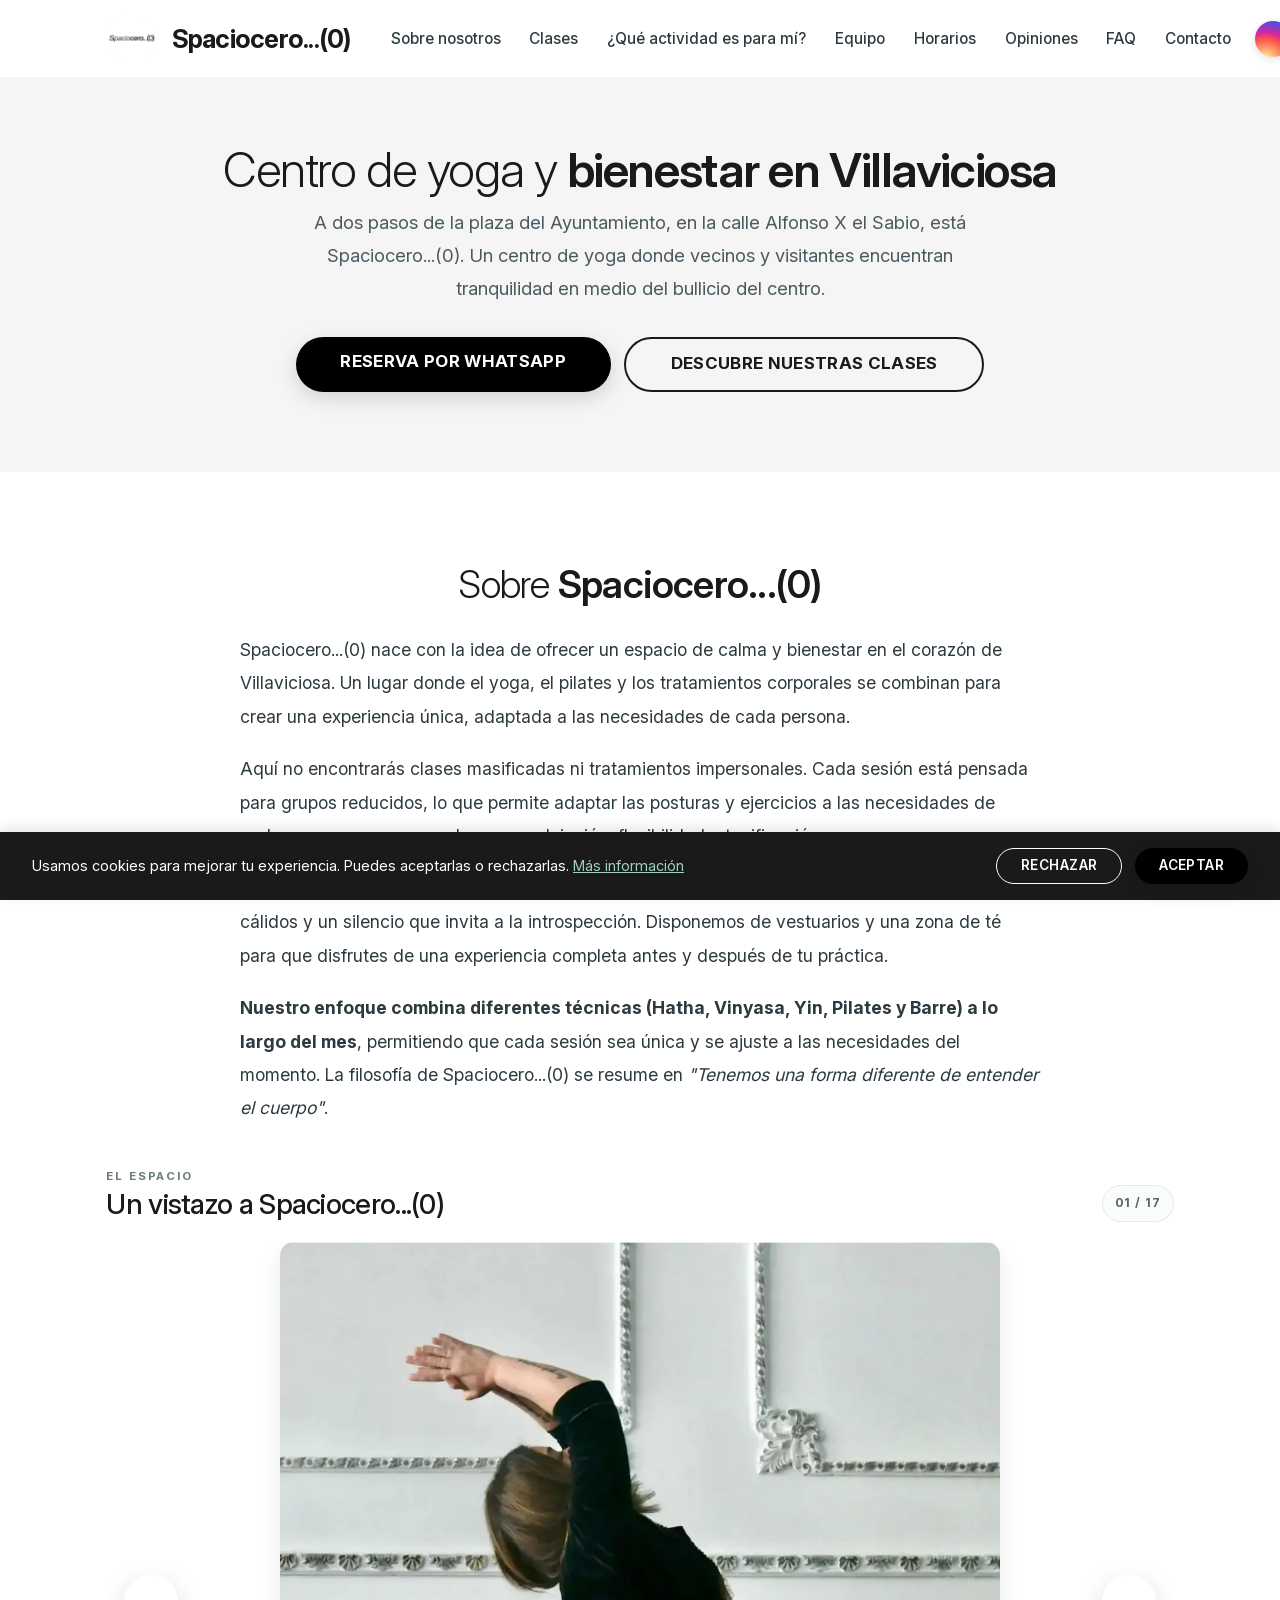
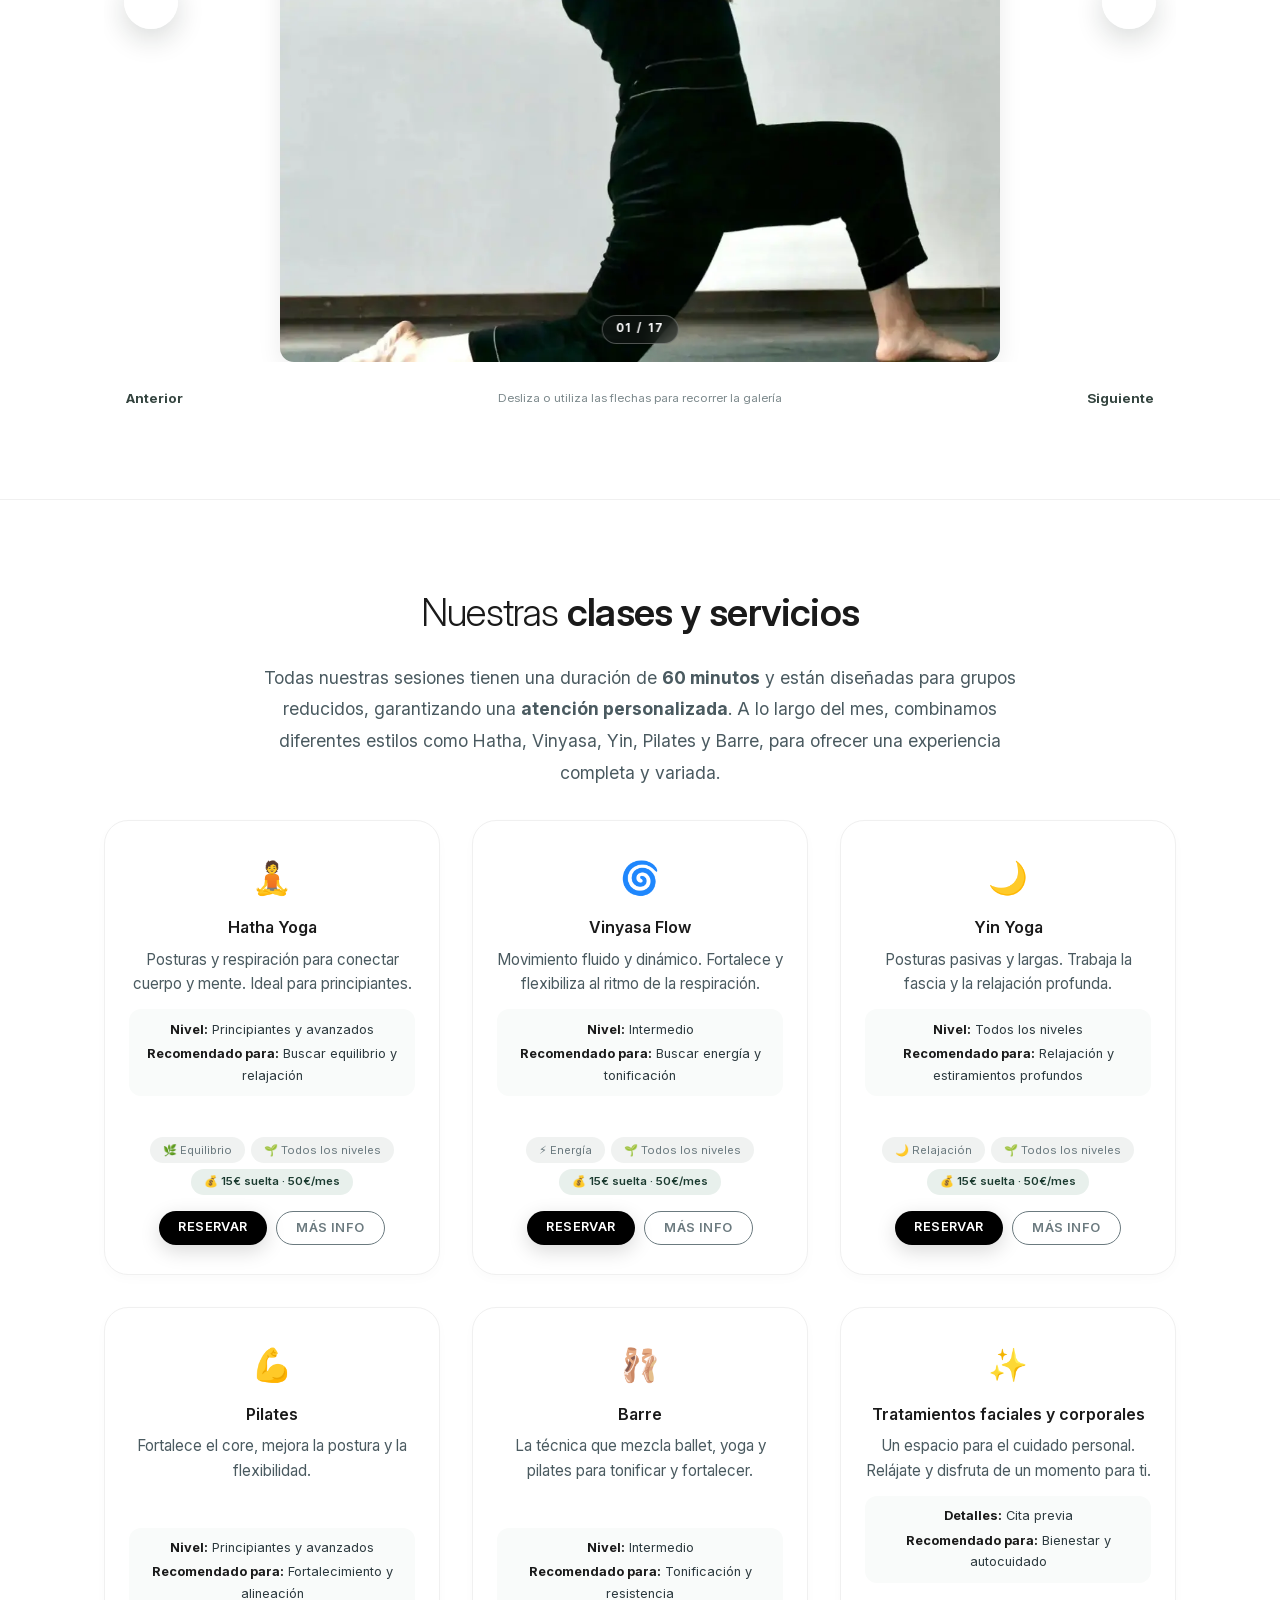
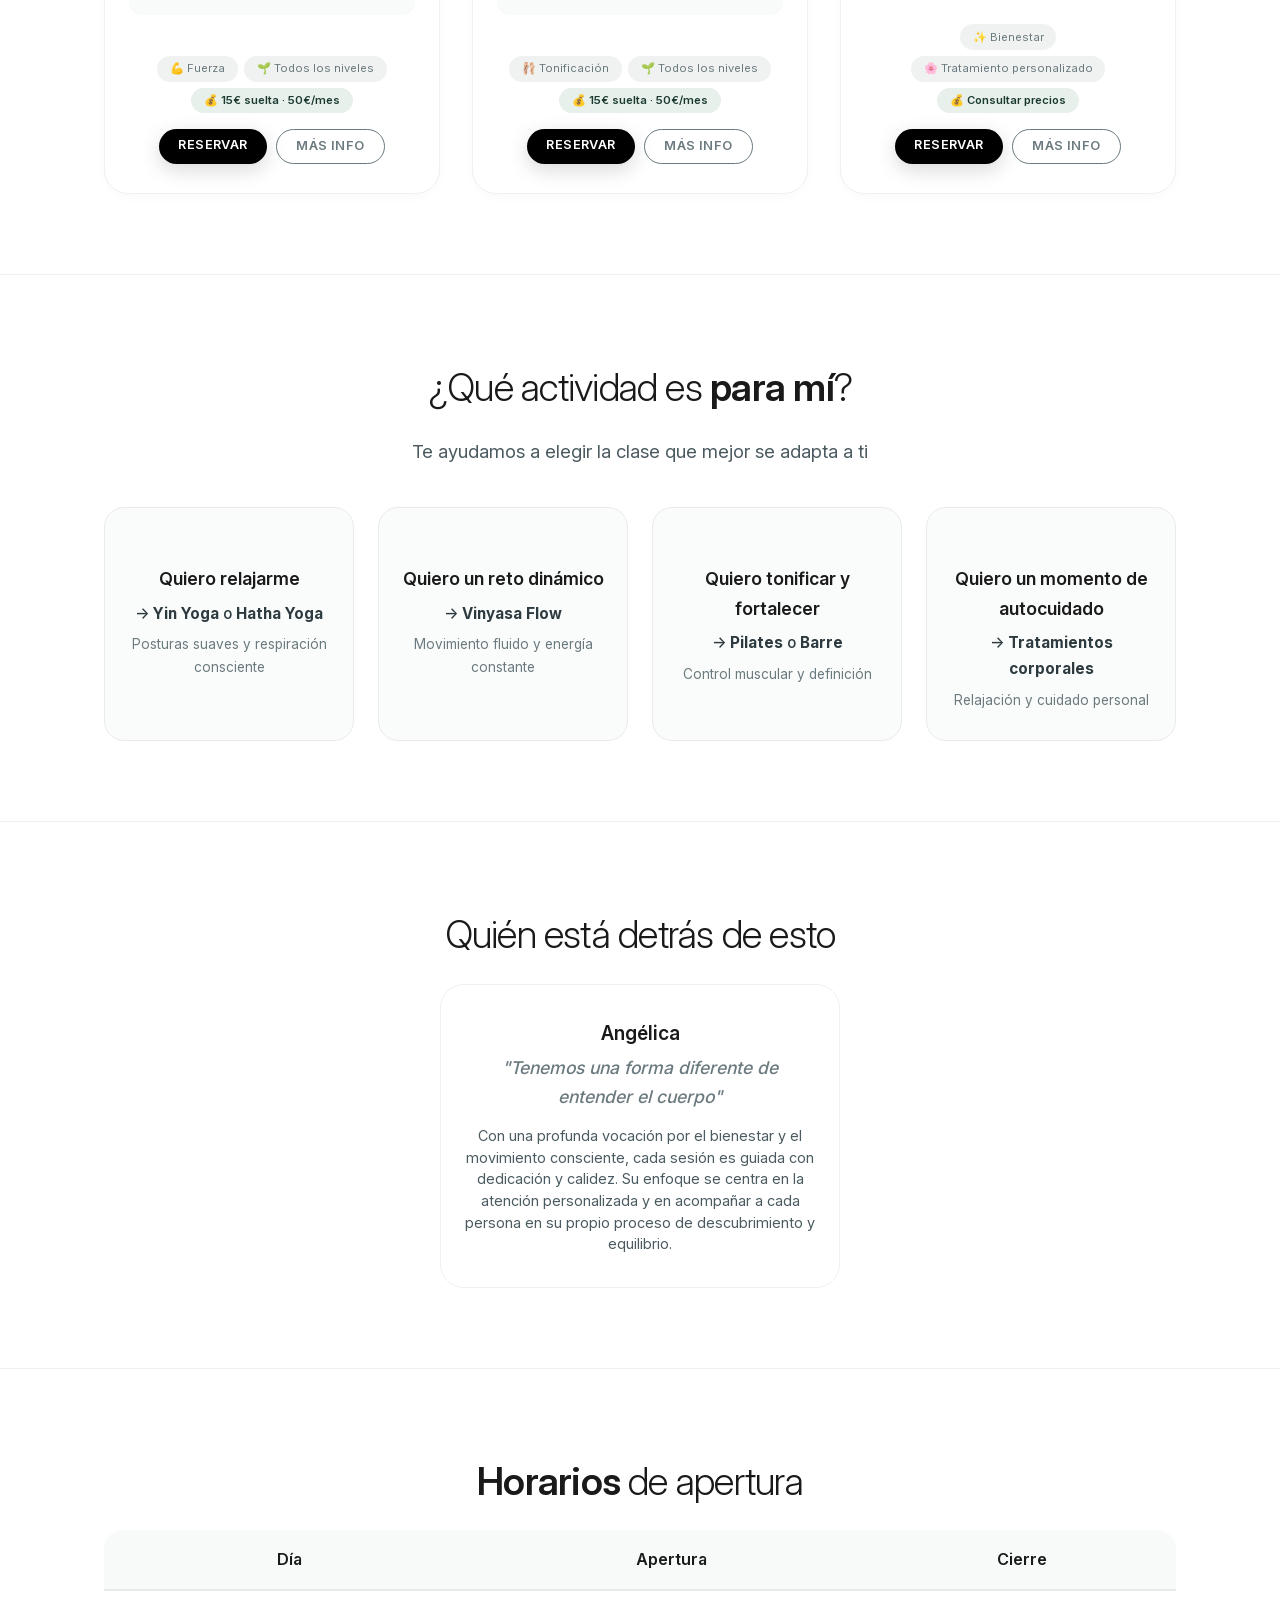
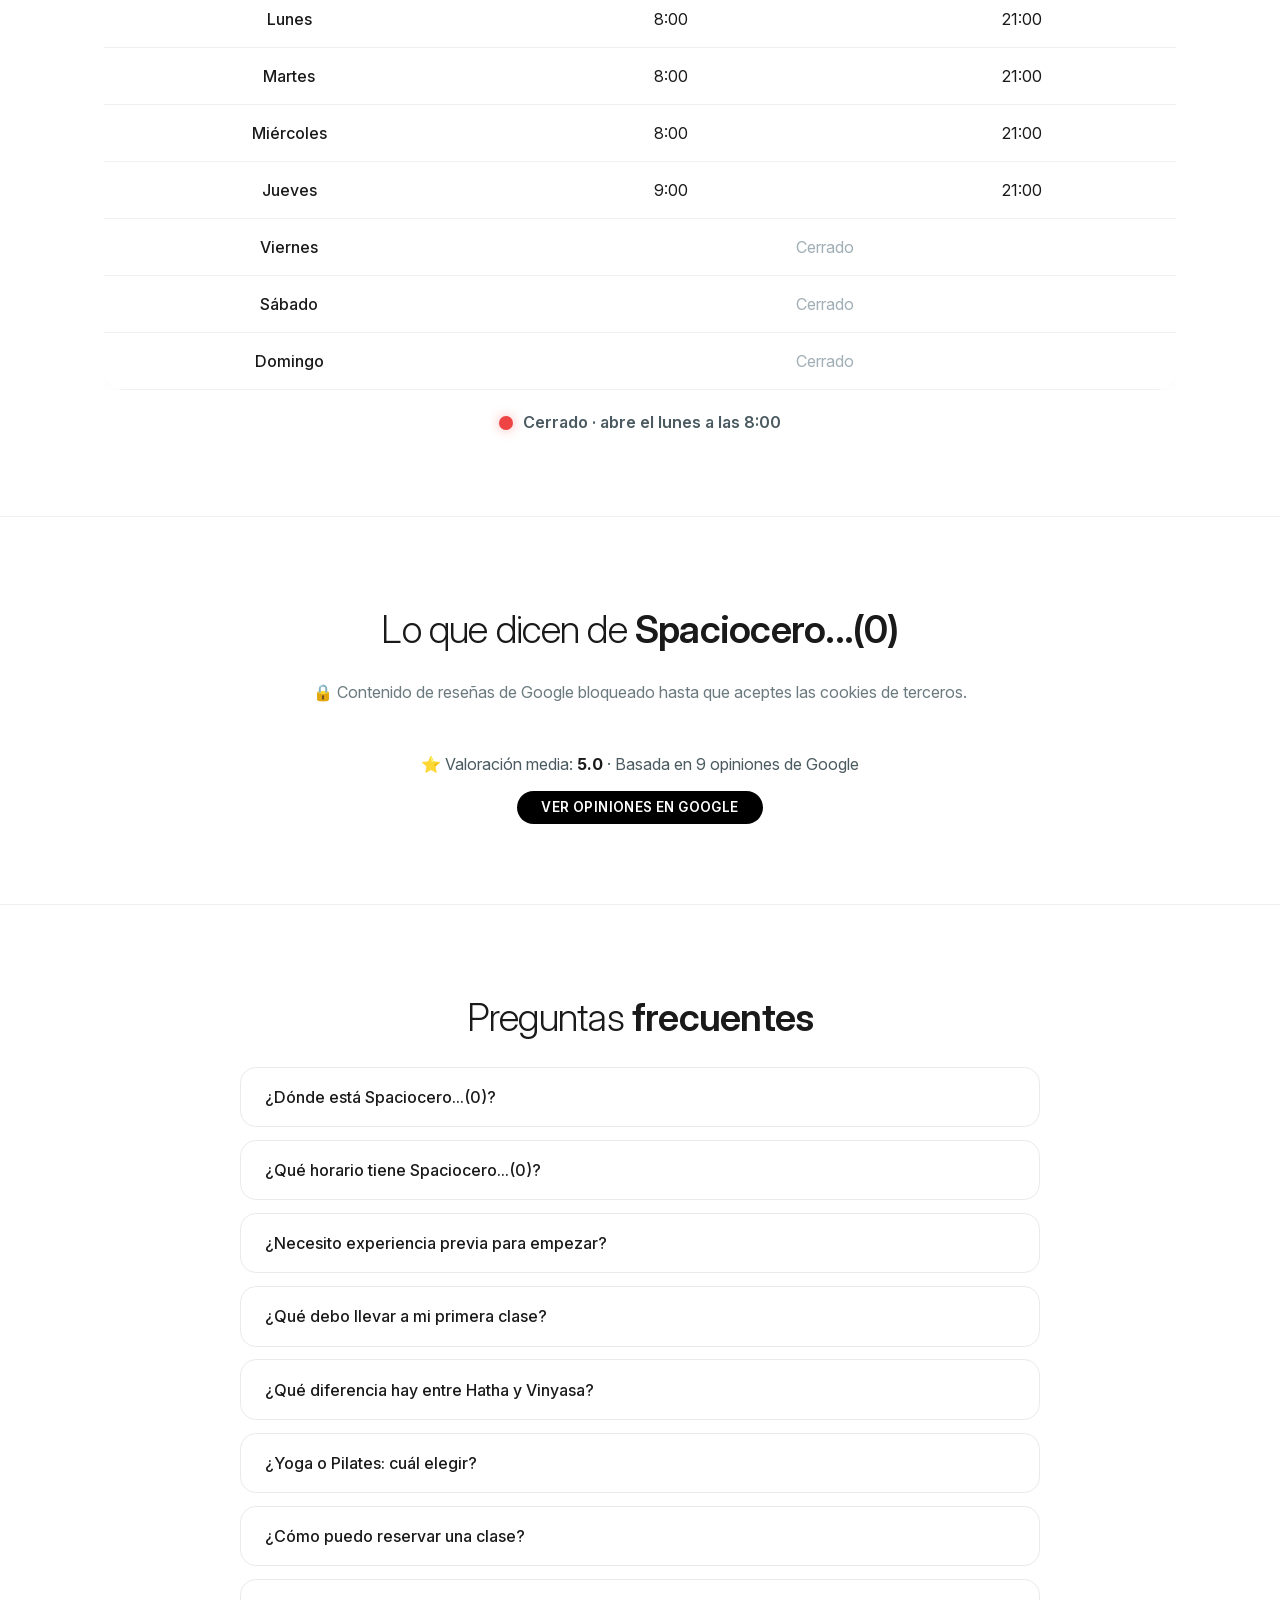
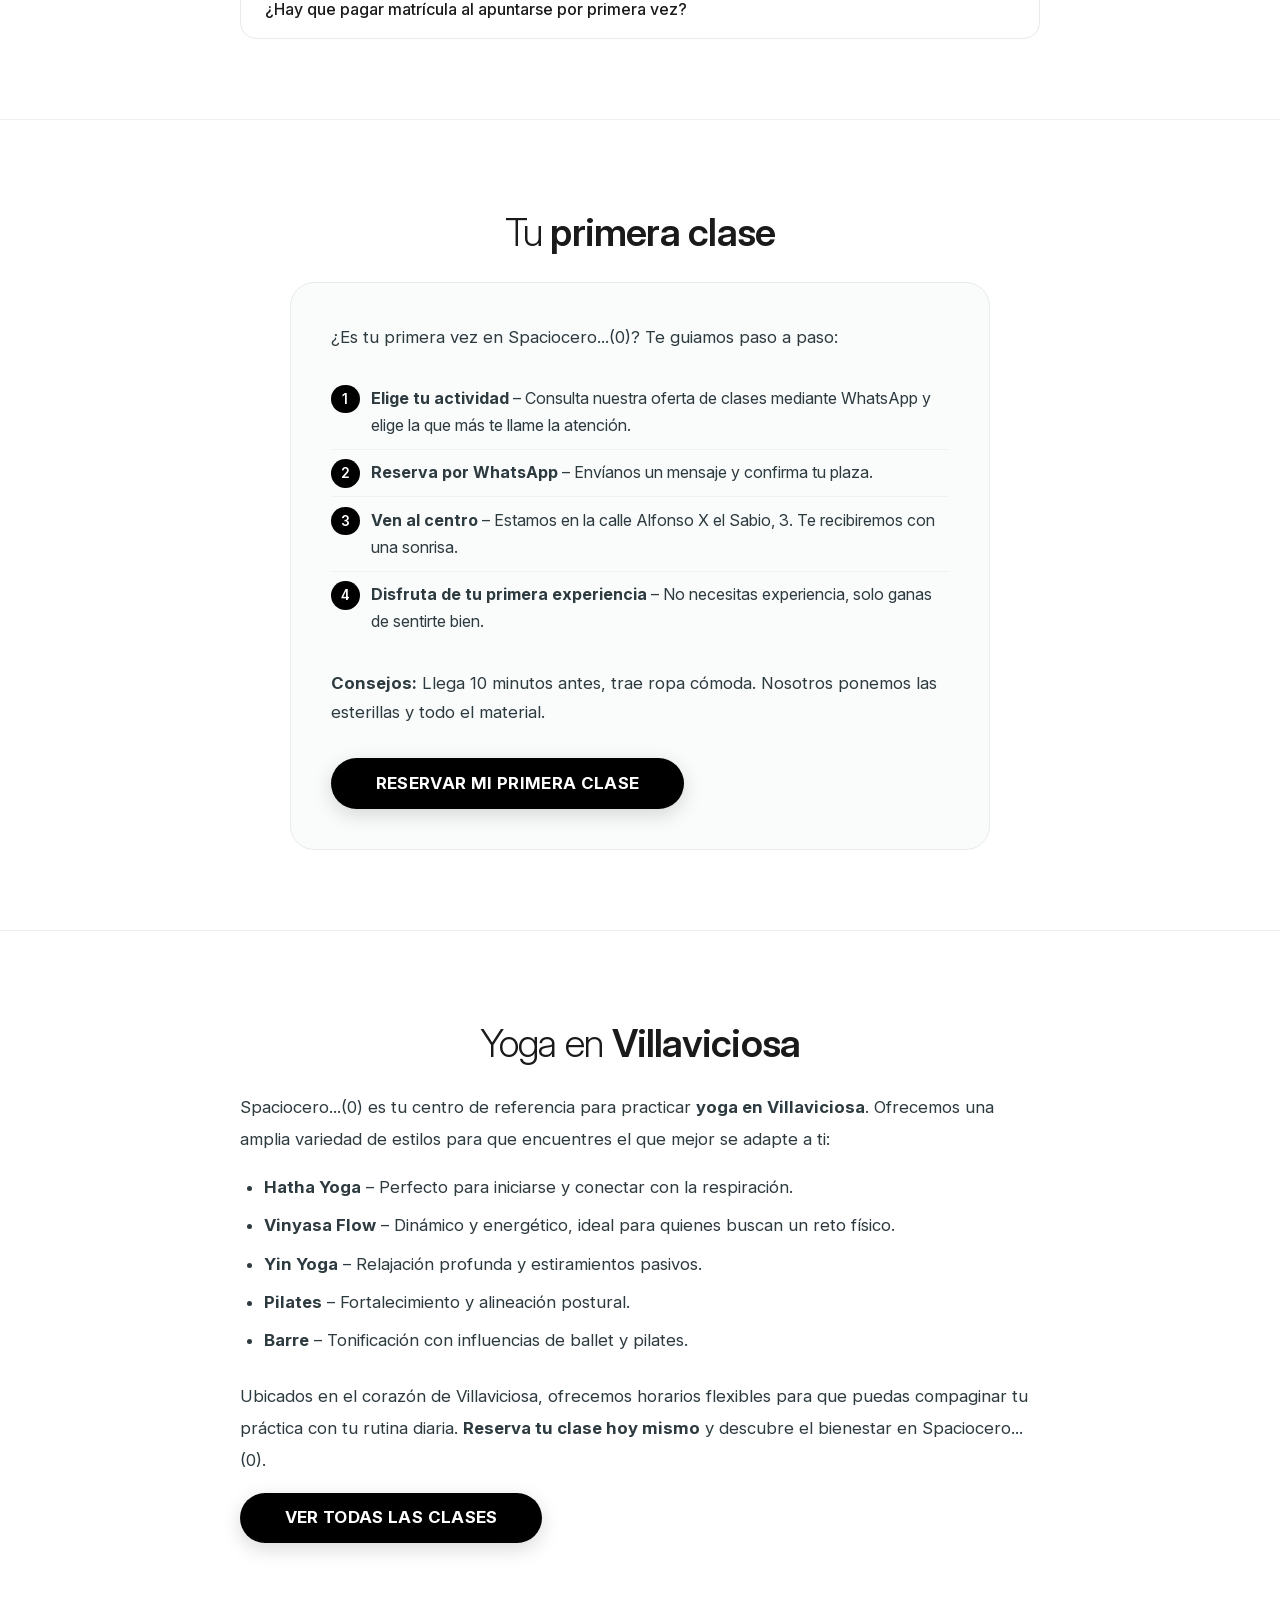
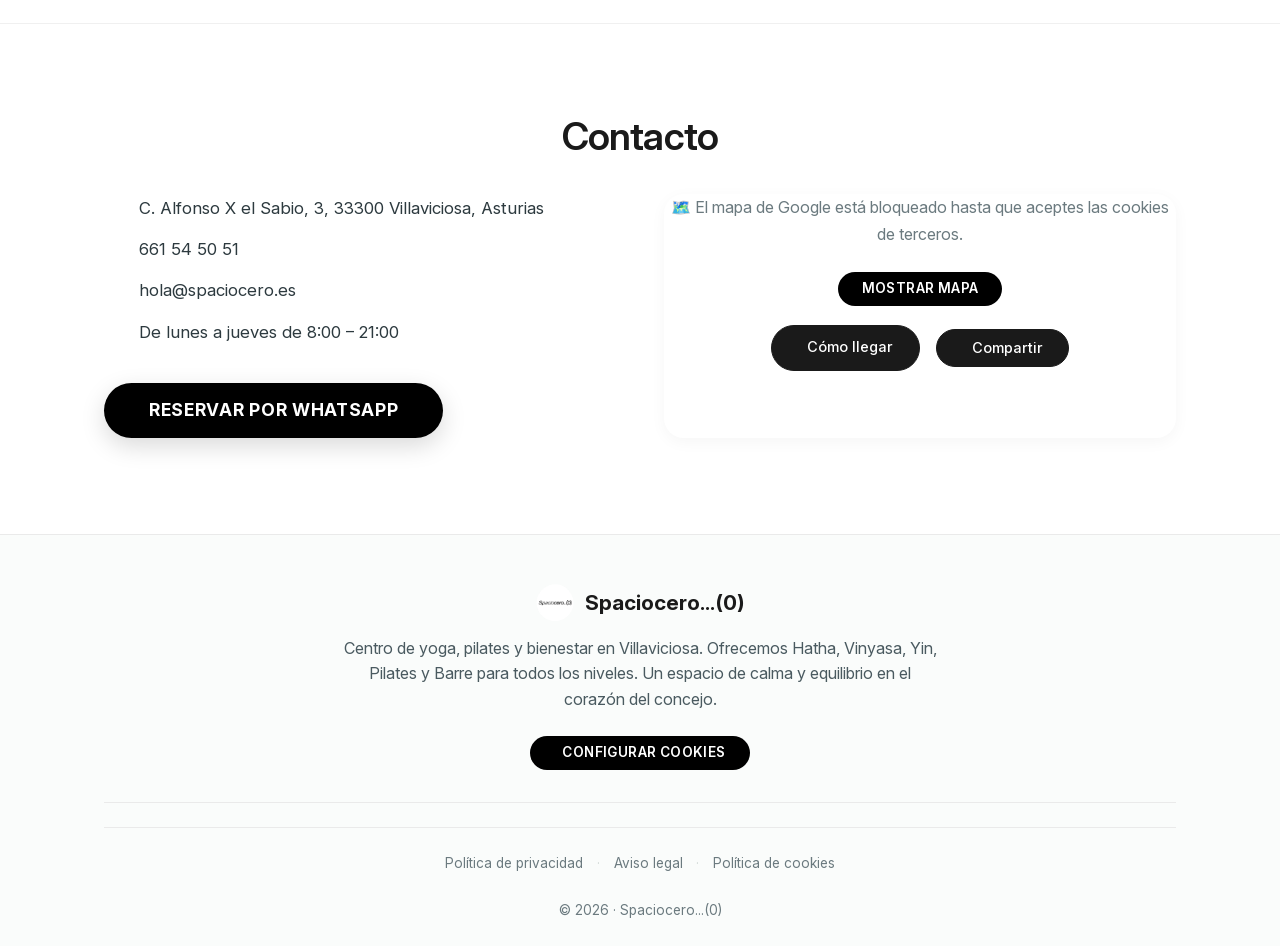
==== commit 20591e4c: "update Spaciocero...(0) Cambios en varias secciones comentadas ayer, mejoras implementadas en genera" ====
--- a/index.html
+++ b/index.html
@@ -3,19 +3,19 @@
 <head>
     <meta charset="UTF-8" />
     <meta name="viewport" content="width=device-width, initial-scale=1.0" />
-    <title>Spaciocero · Yoga y Bienestar en Villaviciosa | Centro de Yoga y Pilates</title>
+    <title>Spaciocero...(0) · Yoga y Bienestar en Villaviciosa | Centro de Yoga y Pilates</title>
     <meta name="description" content="Centro de yoga y pilates en Villaviciosa, Asturias. Clases de Hatha, Vinyasa, Yin, Pilates y Barre para todos los niveles. Relajación, flexibilidad y bienestar. ¡Reserva tu clase por WhatsApp!" />
-    <link rel="icon" type="image/webp" href="./spaciocero_logo2_retocado-circle.webp" />
-    <link rel="icon" type="image/png" href="./spaciocero_logo2_retocado-circle.png" sizes="any" />
+    <link rel="icon" type="image/webp" href="./favicon.webp" />
+    <link rel="icon" type="image/png" href="./favicon.png" sizes="any" />
     <link rel="canonical" href="https://spaciocero.pages.dev/" />
     <link rel="apple-touch-icon" sizes="180x180" href="/apple-touch-icon.png" />
     <!-- Font Awesome se carga dinámicamente, no hay link estático -->
     <link rel="stylesheet" href="./styles.css" />
 
     <!-- Open Graph / Redes Sociales -->
-    <meta property="og:title" content="Spaciocero · Yoga y Bienestar en Villaviciosa" />
+    <meta property="og:title" content="Spaciocero...(0) · Yoga y Bienestar en Villaviciosa" />
     <meta property="og:description" content="Centro de yoga y pilates en Villaviciosa. Clases para todos los niveles. ¡Ven a conocernos!" />
-    <meta property="og:image" content="https://spaciocero.pages.dev/spaciocero_logo2_retocado-circle.webp" />
+    <meta property="og:image" content="https://spaciocero.pages.dev/favicon.webp" />
     <meta property="og:url" content="https://spaciocero.pages.dev/" />
     <meta name="twitter:card" content="summary_large_image" />
 </head>
@@ -26,10 +26,11 @@
         <div class="container header-inner">
             <a href="#inicio" class="logo">
                 <picture>
-                    <source srcset="./spaciocero_logo2_retocado-circle.webp" type="image/webp" />
-                    <img src="./spaciocero_logo2_retocado-circle.png" alt="Spaciocero" class="logo-img" loading="lazy" />
+                    <source srcset="./favicon.webp" type="image/webp" />
+                    <img src="./favicon.png" alt="Spaciocero...(0)" class="logo-img" loading="lazy" />
                 </picture>
-                <span class="logo-text">Spacio<span>cero</span></span>
+                <!-- He quitado el span interno para que el nombre salga completo y unido -->
+                <span class="logo-text">Spaciocero...(0)</span>
             </a>
 
             <nav class="nav" id="nav" aria-label="Navegación principal">
@@ -69,13 +70,12 @@
             <div class="container hero-inner">
                 <div class="hero-content">
                     <h1>Centro de yoga y <strong>bienestar en Villaviciosa</strong></h1>
-                    <!-- ELIMINADO el eslogan "Tenemos una forma diferente de entender el cuerpo" -->
                     <p class="hero-descripcion">
-                        A dos pasos de la plaza del Ayuntamiento, en la calle Alfonso X el Sabio, está Spaciocero.
+                        A dos pasos de la plaza del Ayuntamiento, en la calle Alfonso X el Sabio, está Spaciocero...(0).
                         Un centro de yoga donde vecinos y visitantes encuentran tranquilidad en medio del bullicio del centro.
                     </p>
                     <div class="hero-buttons">
-                        <a href="https://wa.me/34661545051?text=Hola%2C%20me%20gustar%C3%ADa%20reservar%20una%20clase%20en%20Spaciocero" target="_blank" rel="noopener noreferrer" class="btn btn-primary">Reserva por WhatsApp</a>
+                        <a href="https://wa.me/34661545051?text=Hola%2C%20me%20gustar%C3%ADa%20reservar%20una%20clase%20en%20Spaciocero...(0)" target="_blank" rel="noopener noreferrer" class="btn btn-primary">Reserva por WhatsApp</a>
                         <a href="#clases" class="btn btn-outline">Descubre nuestras clases</a>
                     </div>
                 </div>
@@ -88,10 +88,10 @@
         <!-- ================= SOBRE NOSOTROS ================= -->
         <section id="sobre" class="section">
             <div class="container">
-                <h2 class="section-title">Sobre <strong>Spaciocero</strong></h2>
+                <h2 class="section-title">Sobre <strong>Spaciocero...(0)</strong></h2>
                 <div class="sobre-texto">
                     <p>
-                        Spaciocero nace con la idea de ofrecer un espacio de calma y bienestar en el corazón de Villaviciosa. Un lugar donde el yoga, el pilates y los tratamientos corporales se combinan para crear una experiencia única, adaptada a las necesidades de cada persona.
+                        Spaciocero...(0) nace con la idea de ofrecer un espacio de calma y bienestar en el corazón de Villaviciosa. Un lugar donde el yoga, el pilates y los tratamientos corporales se combinan para crear una experiencia única, adaptada a las necesidades de cada persona.
                     </p>
                     <p>
                         Aquí no encontrarás clases masificadas ni tratamientos impersonales. Cada sesión está pensada para grupos reducidos, lo que permite adaptar las posturas y ejercicios a las necesidades de cada persona, ya sea que busques relajación, flexibilidad o tonificación.
@@ -100,39 +100,49 @@
                         El centro está diseñado para transmitir calma desde el primer momento: luz natural, materiales cálidos y un silencio que invita a la introspección. Disponemos de vestuarios y una zona de té para que disfrutes de una experiencia completa antes y después de tu práctica.
                     </p>
                     <p>
-                        <strong>Nuestro enfoque combina diferentes técnicas (Hatha, Vinyasa, Yin, Pilates y Barre) a lo largo del mes</strong>, permitiendo que cada sesión sea única y se ajuste a las necesidades del momento. La filosofía de Spaciocero se resume en <em>"Tenemos una forma diferente de entender el cuerpo"</em> <strong> aquí podríamos extendernos más explicando un poco si el mensaje va enfocado con que cada persona tendrá su propio entrenamiento enfocado a necesidades individuales</strong>.
+                        <strong>Nuestro enfoque combina diferentes técnicas (Hatha, Vinyasa, Yin, Pilates y Barre) a lo largo del mes</strong>, permitiendo que cada sesión sea única y se ajuste a las necesidades del momento. La filosofía de Spaciocero...(0) se resume en <em>"Tenemos una forma diferente de entender el cuerpo"</em>.
                     </p>
                 </div>
 
-                <!-- GALERÍA DE FOTOS (placeholder) -->
-                <div class="galeria-fotos">
-                    <div class="galeria-grid">
-                        <div class="galeria-item placeholder" data-label="Sala de yoga">
-                            <div class="placeholder-content">
-                                <i class="fas fa-camera"></i>
-                                <span>Foto del centro</span>
+                <!-- GALERÍA DE FOTOS -->
+                <div class="galeria-fotos" aria-label="Galería de fotos de Spaciocero...(0)">
+                    <div class="galeria-fotos-cabecera">
+                        <div>
+                            <span class="galeria-fotos-kicker">El espacio</span>
+                            <h3>Un vistazo a Spaciocero...(0)</h3>
+                        </div>
+                        <span class="galeria-fotos-contador" aria-label="Posición de la fotografía">01 / 17</span>
+                    </div>
+
+                    <div class="galeria-visor" aria-live="polite">
+                        <div class="galeria-foto-stage">
+                            <div class="galeria-foto-backdrop" aria-hidden="true"></div>
+                            <div class="galeria-foto-frame">
+                                <img class="galeria-foto-principal" src="./img/1.webp" alt="Fotografía 1 de Spaciocero...(0)" decoding="async" fetchpriority="high" draggable="false">
                             </div>
-                        </div>
-                        <div class="galeria-item placeholder" data-label="Clase de yoga">
-                            <div class="placeholder-content">
-                                <i class="fas fa-camera"></i>
-                                <span>Clase en acción</span>
-                            </div>
-                        </div>
-                        <div class="galeria-item placeholder" data-label="Espacio de relax">
-                            <div class="placeholder-content">
-                                <i class="fas fa-camera"></i>
-                                <span>Zona de relax</span>
-                            </div>
-                        </div>
-                        <div class="galeria-item placeholder" data-label="Equipo">
-                            <div class="placeholder-content">
-                                <i class="fas fa-camera"></i>
-                                <span>Angélica</span>
-                            </div>
-                        </div>
-                    </div>
-                    <p class="galeria-nota">📸 <strong>Próximamente: imágenes del centro y las clases</strong></p>
+
+                            <button type="button" class="galeria-foto-btn galeria-foto-prev" aria-label="Fotografía anterior">
+                                <i class="fas fa-chevron-left" aria-hidden="true"></i>
+                            </button>
+                            <button type="button" class="galeria-foto-btn galeria-foto-next" aria-label="Fotografía siguiente">
+                                <i class="fas fa-chevron-right" aria-hidden="true"></i>
+                            </button>
+
+                            <div class="galeria-foto-posicion" aria-hidden="true">01 / 17</div>
+                        </div>
+
+                        <div class="galeria-foto-controles">
+                            <button type="button" class="galeria-foto-control galeria-foto-control-prev" aria-label="Fotografía anterior">
+                                <i class="fas fa-arrow-left" aria-hidden="true"></i>
+                                <span>Anterior</span>
+                            </button>
+                            <p class="galeria-foto-ayuda">Desliza o utiliza las flechas para recorrer la galería</p>
+                            <button type="button" class="galeria-foto-control galeria-foto-control-next" aria-label="Fotografía siguiente">
+                                <span>Siguiente</span>
+                                <i class="fas fa-arrow-right" aria-hidden="true"></i>
+                            </button>
+                        </div>
+                    </div>
                 </div>
             </div>
         </section>
@@ -313,11 +323,6 @@
                 <h2 class="section-title">Quién está detrás de esto</h2>
                 <div class="equipo-grid" style="grid-template-columns:1fr; max-width:400px; margin:0 auto;">
                     <div class="equipo-card" style="max-width:400px; margin:0 auto;">
-                        <!-- FOTO: DESCOMENTAR CUANDO SE TENGAN IMÁGENES
-                        <div class="equipo-foto">
-                            <img src="./ruta-a-foto-angelica.jpg" alt="Angélica" />
-                        </div>
-                        -->
                         <h3>Angélica</h3>
                         <p class="equipo-rol" style="font-style:italic; color:#6b7a7f; font-size:1.1rem; margin-bottom:0.8rem;">"Tenemos una forma diferente de entender el cuerpo"</p>
                         <p class="equipo-desc">Con una profunda vocación por el bienestar y el movimiento consciente, cada sesión es guiada con dedicación y calidez. Su enfoque se centra en la atención personalizada y en acompañar a cada persona en su propio proceso de descubrimiento y equilibrio.</p>
@@ -353,7 +358,6 @@
                 <p class="horario-estado">
                     <span class="estado-indicador abierto"></span> Abierto ahora · cierra a las 21:00
                 </p>
-                <!-- Aviso de septiembre cerrado (dinámico, controlado por JS) -->
                 <div id="aviso-septiembre" class="aviso-septiembre" style="margin-top:1.5rem; padding:1rem; background:#f5f0eb; border-radius:12px; text-align:center; border-left:4px solid #c0392b; display:none;">
                     <p style="margin:0; font-weight:600; color:#c0392b;">⚠️ El centro permanecerá cerrado durante todo el mes de septiembre por vacaciones.</p>
                 </div>
@@ -363,7 +367,7 @@
         <!-- ================= OPINIONES ================= -->
         <section id="opiniones" class="section">
             <div class="container">
-                <h2 class="section-title">Lo que dicen de <strong>Spaciocero</strong></h2>
+                <h2 class="section-title">Lo que dicen de <strong>Spaciocero...(0)</strong></h2>
                 <div id="gr-widget-container" class="third-party-placeholder" data-grwidget-key="C6u9eK5mrOUkaSLZZCuBZKRG">
                     <p class="placeholder-text">🔒 Contenido de reseñas de Google bloqueado hasta que aceptes las cookies de terceros.</p>
                 </div>
@@ -384,7 +388,7 @@
                 <div class="faq-list">
                     <div class="faq-item">
                         <button class="faq-pregunta" aria-expanded="false">
-                            <span>¿Dónde está Spaciocero?</span>
+                            <span>¿Dónde está Spaciocero...(0)?</span>
                             <i class="fas fa-chevron-down faq-icon"></i>
                         </button>
                         <div class="faq-respuesta">
@@ -393,7 +397,7 @@
                     </div>
                     <div class="faq-item">
                         <button class="faq-pregunta" aria-expanded="false">
-                            <span>¿Qué horario tiene Spaciocero?</span>
+                            <span>¿Qué horario tiene Spaciocero...(0)?</span>
                             <i class="fas fa-chevron-down faq-icon"></i>
                         </button>
                         <div class="faq-respuesta">
@@ -465,7 +469,7 @@
             <div class="container">
                 <h2 class="section-title">Tu <strong>primera clase</strong></h2>
                 <div class="primera-clase-content">
-                    <p>¿Es tu primera vez en Spaciocero? Te guiamos paso a paso:</p>
+                    <p>¿Es tu primera vez en Spaciocero...(0)? Te guiamos paso a paso:</p>
                     <ol>
                         <li><strong>Elige tu actividad</strong> – Consulta nuestra oferta de clases mediante WhatsApp y elige la que más te llame la atención.</li>
                         <li><strong>Reserva por WhatsApp</strong> – Envíanos un mensaje y confirma tu plaza.</li>
@@ -483,7 +487,7 @@
             <div class="container">
                 <h2 class="section-title">Yoga en <strong>Villaviciosa</strong></h2>
                 <div class="yoga-local-content">
-                    <p>Spaciocero es tu centro de referencia para practicar <strong>yoga en Villaviciosa</strong>. Ofrecemos una amplia variedad de estilos para que encuentres el que mejor se adapte a ti:</p>
+                    <p>Spaciocero...(0) es tu centro de referencia para practicar <strong>yoga en Villaviciosa</strong>. Ofrecemos una amplia variedad de estilos para que encuentres el que mejor se adapte a ti:</p>
                     <ul>
                         <li><strong>Hatha Yoga</strong> – Perfecto para iniciarse y conectar con la respiración.</li>
                         <li><strong>Vinyasa Flow</strong> – Dinámico y energético, ideal para quienes buscan un reto físico.</li>
@@ -491,7 +495,7 @@
                         <li><strong>Pilates</strong> – Fortalecimiento y alineación postural.</li>
                         <li><strong>Barre</strong> – Tonificación con influencias de ballet y pilates.</li>
                     </ul>
-                    <p>Ubicados en el corazón de Villaviciosa, ofrecemos horarios flexibles para que puedas compaginar tu práctica con tu rutina diaria. <strong>Reserva tu clase hoy mismo</strong> y descubre el bienestar en Spaciocero.</p>
+                    <p>Ubicados en el corazón de Villaviciosa, ofrecemos horarios flexibles para que puedas compaginar tu práctica con tu rutina diaria. <strong>Reserva tu clase hoy mismo</strong> y descubre el bienestar en Spaciocero...(0).</p>
                     <a href="#clases" class="btn btn-primary">Ver todas las clases</a>
                 </div>
             </div>
@@ -548,10 +552,10 @@
                 <div class="footer-col footer-col-center">
                     <a href="#inicio" class="logo-footer">
                         <picture>
-                            <source srcset="./spaciocero_logo2_retocado-circle.webp" type="image/webp" />
-                            <img src="./spaciocero_logo2_retocado-circle.png" alt="Spaciocero" class="logo-footer-img" loading="lazy" />
+                            <source srcset="./favicon.webp" type="image/webp" />
+                            <img src="./favicon.png" alt="Spaciocero...(0)" class="logo-footer-img" loading="lazy" />
                         </picture>
-                        <span class="logo-footer-text">Spacio<span>cero</span></span>
+                        <span class="logo-footer-text">Spaciocero...(0)</span>
                     </a>
                     <p class="footer-desc">
                         Centro de yoga, pilates y bienestar en Villaviciosa. 
@@ -573,7 +577,7 @@
             </div>
 
             <div class="footer-bottom">
-                <p>&copy; 2026 · Spaciocero</p>
+                <p>&copy; 2026 · Spaciocero...(0)</p>
             </div>
         </div>
     </footer>
@@ -608,9 +612,9 @@
     {
       "@context": "https://schema.org",
       "@type": "LocalBusiness",
-      "name": "Spaciocero",
+      "name": "Spaciocero...(0)",
       "description": "Centro de yoga y pilates en Villaviciosa. Clases para todos los niveles. Relajación, flexibilidad y bienestar.",
-      "image": "https://spaciocero.pages.dev/spaciocero_logo2_retocado-circle.png",
+      "image": "https://spaciocero.pages.dev/favicon.png",
       "address": {
         "@type": "PostalAddress",
         "streetAddress": "C. Alfonso X el Sabio, 3",
@@ -619,7 +623,7 @@
         "postalCode": "33300",
         "addressCountry": "ES"
       },
-      "telephone": "+34684680902",
+      "telephone": "+34661545051",
       "email": "hola@spaciocero.es",
       "url": "https://spaciocero.pages.dev",
       "openingHoursSpecification": [
@@ -652,7 +656,7 @@
       "mainEntity": [
         {
           "@type": "Question",
-          "name": "¿Dónde está Spaciocero?",
+          "name": "¿Dónde está Spaciocero...(0)?",
           "acceptedAnswer": {
             "@type": "Answer",
             "text": "Estamos en la C. Alfonso X el Sabio, 3, 33300 Villaviciosa, Asturias."
@@ -660,7 +664,7 @@
         },
         {
           "@type": "Question",
-          "name": "¿Qué horario tiene Spaciocero?",
+          "name": "¿Qué horario tiene Spaciocero...(0)?",
           "acceptedAnswer": {
             "@type": "Answer",
             "text": "Lunes a Jueves de 8:00 a 21:00 (jueves 9:00). Viernes a domingo cerrado."
--- a/styles.css
+++ b/styles.css
@@ -441,58 +441,277 @@
     margin-top: 1.2rem;
 }
 
+/* ============================================
+   GALERÍA DE FOTOS - VISOR SIN FONDO (blanco)
+   ============================================ */
 .galeria-fotos {
-    max-width: 900px;
-    margin: 0 auto;
-}
-
-.galeria-grid {
+    width: 100%;
+    max-width: 1120px;
+    margin: 2.8rem auto 0;
+}
+
+.galeria-fotos-cabecera {
+    display: flex;
+    align-items: flex-end;
+    justify-content: space-between;
+    gap: 1.5rem;
+    margin-bottom: 1.25rem;
+    padding: 0 0.15rem;
+}
+
+.galeria-fotos-kicker {
+    display: block;
+    margin-bottom: 0.3rem;
+    color: #6b7a7f;
+    font-size: 0.72rem;
+    font-weight: 700;
+    letter-spacing: 0.16em;
+    line-height: 1.2;
+    text-transform: uppercase;
+}
+
+.galeria-fotos-cabecera h3 {
+    color: #1a1a1a;
+    font-size: clamp(1.35rem, 2.2vw, 1.75rem);
+    font-weight: 500;
+    letter-spacing: -0.025em;
+    line-height: 1.2;
+}
+
+.galeria-fotos-contador {
+    flex: 0 0 auto;
+    padding: 0.45rem 0.75rem;
+    border: 1px solid #e3e9e5;
+    border-radius: 999px;
+    background: rgba(250, 252, 251, 0.9);
+    color: #56656a;
+    font-size: 0.76rem;
+    font-weight: 700;
+    letter-spacing: 0.07em;
+    white-space: nowrap;
+}
+
+.galeria-visor {
+    width: 100%;
+}
+
+/* CORREGIDO: Eliminadas alturas fijas y ajustado a height auto */
+.galeria-foto-stage {
+    position: relative;
+    display: flex;
+    align-items: center;
+    justify-content: center;
+    width: 100%;
+    height: auto;
+    min-height: 0;
+    max-height: none;
+    overflow: hidden;
+    border: none;
+    border-radius: 0;
+    background: #ffffff;   /* <-- fondo blanco */
+    box-shadow: none;
+    isolation: isolate;
+}
+
+.galeria-foto-backdrop {
+    display: none;
+}
+
+.galeria-foto-stage::after {
+    display: none;
+}
+
+/* CORREGIDO: Eliminado padding y height 100% */
+.galeria-foto-frame {
+    position: relative;
+    display: flex;
+    align-items: center;
+    justify-content: center;
+    width: 100%;
+    height: auto;
+    padding: 0;
+    box-sizing: border-box;
+}
+
+/* CORREGIDO: max-height relativo, sombra suavizada */
+.galeria-foto-principal {
+    display: block;
+    width: auto;
+    height: auto;
+    max-width: 100%;
+    max-height: 80vh;  /* Se ajusta al alto de la pantalla sin dejar espacio extra */
+    object-fit: contain;
+    object-position: center;
+    border-radius: 14px;
+    box-shadow: 0 8px 24px rgba(15, 25, 20, 0.08);
+    user-select: none;
+    -webkit-user-drag: none;
+    transition: opacity 0.22s ease, transform 0.45s cubic-bezier(0.22, 1, 0.36, 1);
+}
+
+.galeria-foto-principal.is-changing {
+    opacity: 0.15;
+    transform: scale(0.985);
+}
+
+/* Botones de navegación (flechas flotantes) */
+.galeria-foto-btn {
+    position: absolute;
+    top: 50%;
+    z-index: 5;
+    width: 54px;
+    height: 54px;
+    padding: 0;
+    border: 1px solid rgba(255, 255, 255, 0.78);
+    border-radius: 50%;
+    display: flex;
+    align-items: center;
+    justify-content: center;
+    background: rgba(255, 255, 255, 0.92);
+    color: #1a1a1a;
+    font-size: 1rem;
+    cursor: pointer;
+    box-shadow: 0 10px 28px rgba(20, 30, 25, 0.16);
+    backdrop-filter: blur(12px);
+    -webkit-backdrop-filter: blur(12px);
+    transform: translateY(-50%);
+    transition: transform 0.2s ease, box-shadow 0.2s ease, background 0.2s ease;
+    -webkit-tap-highlight-color: transparent;
+}
+
+.galeria-foto-btn:hover {
+    background: #ffffff;
+    transform: translateY(-50%) scale(1.07);
+    box-shadow: 0 14px 34px rgba(20, 30, 25, 0.22);
+}
+
+.galeria-foto-btn:focus-visible,
+.galeria-foto-control:focus-visible {
+    outline: 3px solid rgba(67, 91, 82, 0.28);
+    outline-offset: 3px;
+}
+
+.galeria-foto-prev { left: 20px; }
+.galeria-foto-next { right: 20px; }
+
+/* Contador de posición */
+.galeria-foto-posicion {
+    position: absolute;
+    left: 50%;
+    bottom: 18px;
+    z-index: 5;
+    min-width: 70px;
+    padding: 0.48rem 0.8rem;
+    border: 1px solid rgba(255, 255, 255, 0.28);
+    border-radius: 999px;
+    background: rgba(20, 25, 25, 0.55);
+    color: #fff;
+    font-size: 0.74rem;
+    font-weight: 700;
+    letter-spacing: 0.12em;
+    line-height: 1;
+    text-align: center;
+    box-shadow: 0 6px 20px rgba(0, 0, 0, 0.12);
+    backdrop-filter: blur(10px);
+    -webkit-backdrop-filter: blur(10px);
+    transform: translateX(-50%);
+    pointer-events: none;
+}
+
+/* Controles inferiores (Anterior / Siguiente) */
+.galeria-foto-controles {
     display: grid;
-    grid-template-columns: repeat(4, 1fr);
+    grid-template-columns: 1fr auto 1fr;
+    align-items: center;
     gap: 1rem;
-}
-
-.galeria-item {
-    aspect-ratio: 1 / 1;
-    background: #f5f7f6;
-    border-radius: 16px;
-    display: flex;
-    align-items: center;
-    justify-content: center;
-    border: 2px dashed #d0d8d5;
-    transition: all 0.2s;
-    position: relative;
-    overflow: hidden;
-}
-.galeria-item.placeholder {
-    background: #f0f2f1;
-}
-.galeria-item .placeholder-content {
-    display: flex;
-    flex-direction: column;
-    align-items: center;
-    gap: 0.4rem;
-    color: #6b7a7f;
-    font-size: 0.85rem;
-}
-.galeria-item .placeholder-content i {
-    font-size: 2rem;
-    color: #a0b0b5;
-    flex-shrink: 0;
-}
-.galeria-item:hover {
-    border-color: #000;
-    background: #e8edeb;
-}
-
-.galeria-nota {
-    text-align: center;
-    margin-top: 1.5rem;
-    color: #6b7a7f;
-    font-size: 0.95rem;
-}
-.galeria-nota strong {
+    margin-top: 0.9rem;
+}
+
+.galeria-foto-control {
+    display: inline-flex;
+    align-items: center;
+    gap: 0.55rem;
+    width: fit-content;
+    padding: 0.65rem 0.8rem;
+    border: 0;
+    background: transparent;
+    color: #34443f;
+    font: inherit;
+    font-size: 0.82rem;
+    font-weight: 700;
+    cursor: pointer;
+    transition: transform 0.2s ease, color 0.2s ease;
+}
+
+.galeria-foto-control:hover {
     color: #1a1a1a;
+    transform: translateY(-1px);
+}
+
+.galeria-foto-control-next { justify-self: end; }
+
+.galeria-foto-ayuda {
+    margin: 0;
+    color: #7a878a;
+    font-size: 0.72rem;
+    line-height: 1.4;
+    text-align: center;
+}
+
+/* ============================================
+   RESPONSIVE (CORREGIDO)
+   ============================================ */
+@media (max-width: 768px) {
+    .galeria-fotos { margin-top: 2rem; }
+    .galeria-foto-stage {
+        height: auto;
+        min-height: 0;
+        max-height: none;
+    }
+    .galeria-foto-frame { 
+        padding: 0;
+    }
+    .galeria-foto-principal {
+        max-height: 75vh;
+        border-radius: 11px;
+    }
+    .galeria-foto-btn { 
+        width: 44px; 
+        height: 44px;
+        display: none;
+    }
+    .galeria-foto-prev { left: 10px; }
+    .galeria-foto-next { right: 10px; }
+    .galeria-foto-posicion { bottom: 12px; }
+}
+
+@media (max-width: 600px) {
+    .galeria-fotos-cabecera { align-items: center; }
+    .galeria-fotos-cabecera h3 { font-size: 1.3rem; }
+    .galeria-foto-stage {
+        height: auto;
+        min-height: 0;
+        max-height: none;
+    }
+    .galeria-foto-principal {
+        max-height: 70vh;
+    }
+    .galeria-foto-controles { grid-template-columns: 1fr 1fr; }
+    .galeria-foto-ayuda { display: none; }
+    .galeria-foto-control-next { justify-self: end; }
+}
+
+@media (max-width: 420px) {
+    .galeria-fotos-cabecera { gap: 0.75rem; }
+    .galeria-fotos-kicker { font-size: 0.65rem; }
+    .galeria-fotos-contador { padding: 0.4rem 0.6rem; font-size: 0.68rem; }
+    .galeria-foto-stage { 
+        height: auto; 
+        min-height: 0; 
+    }
+    .galeria-foto-btn { width: 40px; height: 40px; }
+    .galeria-foto-prev { left: 7px; }
+    .galeria-foto-next { right: 7px; }
 }
 
 /* ============================================
@@ -581,7 +800,7 @@
     gap: 0.4rem;
     font-size: 0.70rem;
     color: #6b7a7f;
-    margin-top: 2rem;  /* <-- NUEVO: separación fija respecto a clase-detalles */
+    margin-top: 2rem;
     margin-bottom: 0.6rem;
     width: 100%;
 }
@@ -594,7 +813,6 @@
     align-items: center;
 }
 
-/* Nuevo estilo para el precio dentro de .clase-meta */
 .clase-precio {
     background: #e8f0ec !important;
     color: #1a3a2f !important;
@@ -832,7 +1050,6 @@
     align-items: center !important;
 }
 
-/* Estilos de GRWidget centrado - REFORZADO */
 .grwidget-embed {
     width: 100% !important;
     max-width: 800px !important;
@@ -1543,7 +1760,6 @@
     border-radius: 20px;
 }
 
-/* === FORZAR CENTRADO DE GRWidget - MUY AGRESIVO === */
 #gr-widget-container {
     width: 100% !important;
     max-width: 800px !important;
@@ -1576,7 +1792,6 @@
     clear: both !important;
 }
 
-/* Clases específicas de GRWidget */
 #gr-widget-container .grw-rating,
 #gr-widget-container .grw-stars,
 #gr-widget-container .grw-review-text,
@@ -1789,7 +2004,7 @@
     .clase-meta {
         font-size: 0.75rem;
         gap: 0.3rem;
-        margin-top: 0.6rem; /* ligeramente reducido en móvil para no romper */
+        margin-top: 0.6rem;
     }
     .clase-meta span {
         padding: 0.15rem 0.6rem;
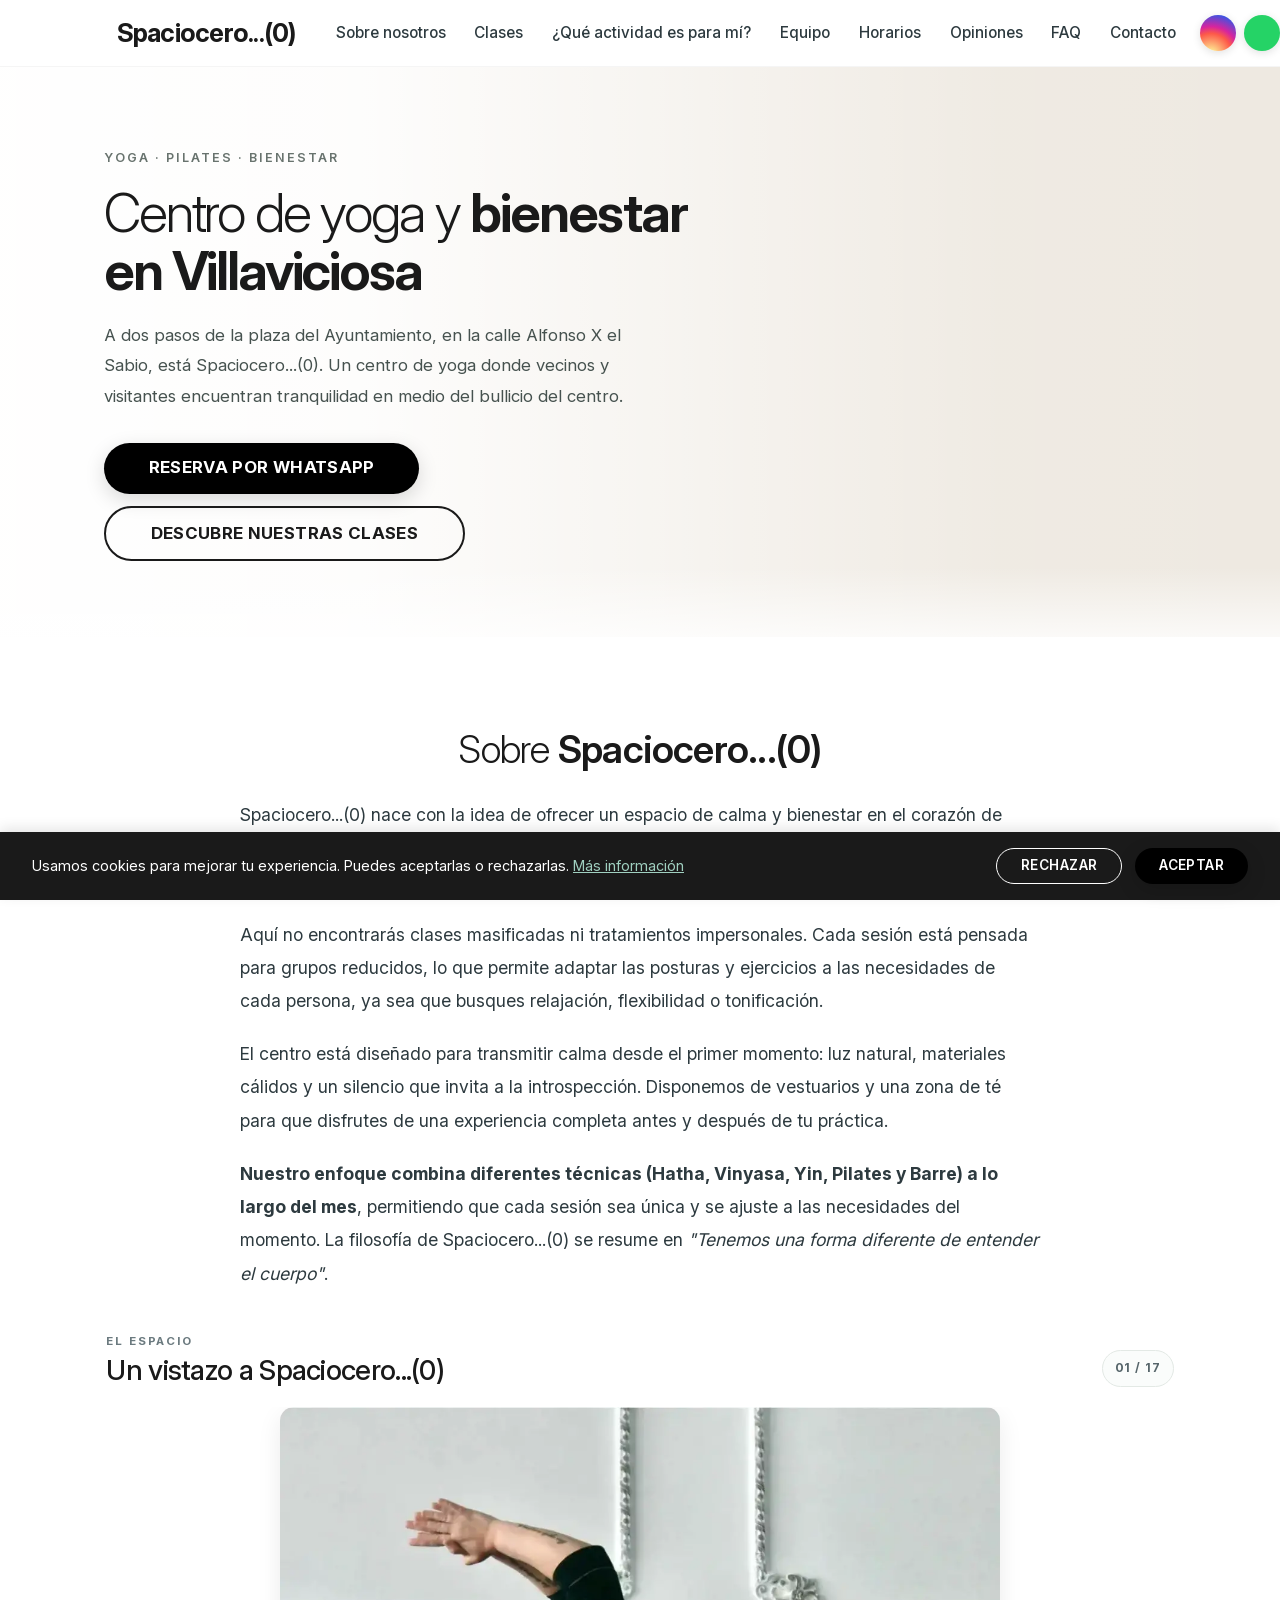
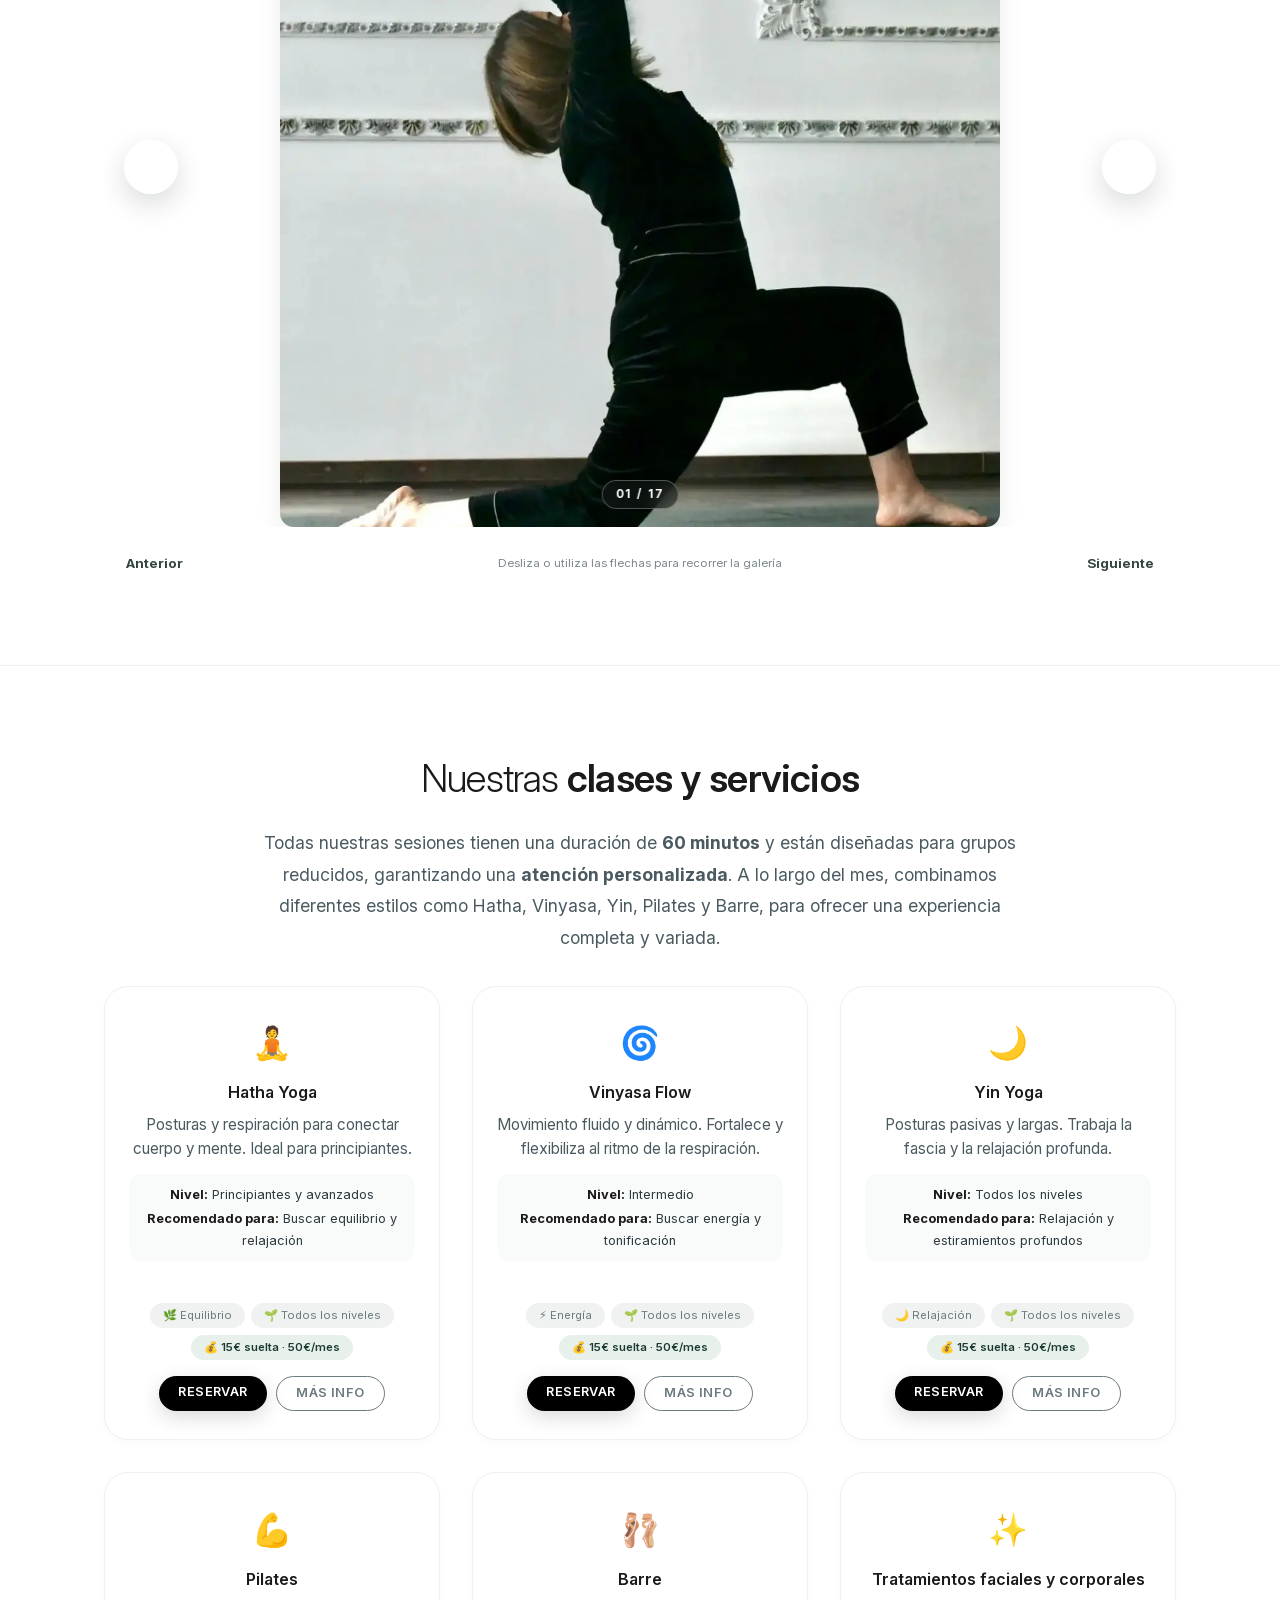
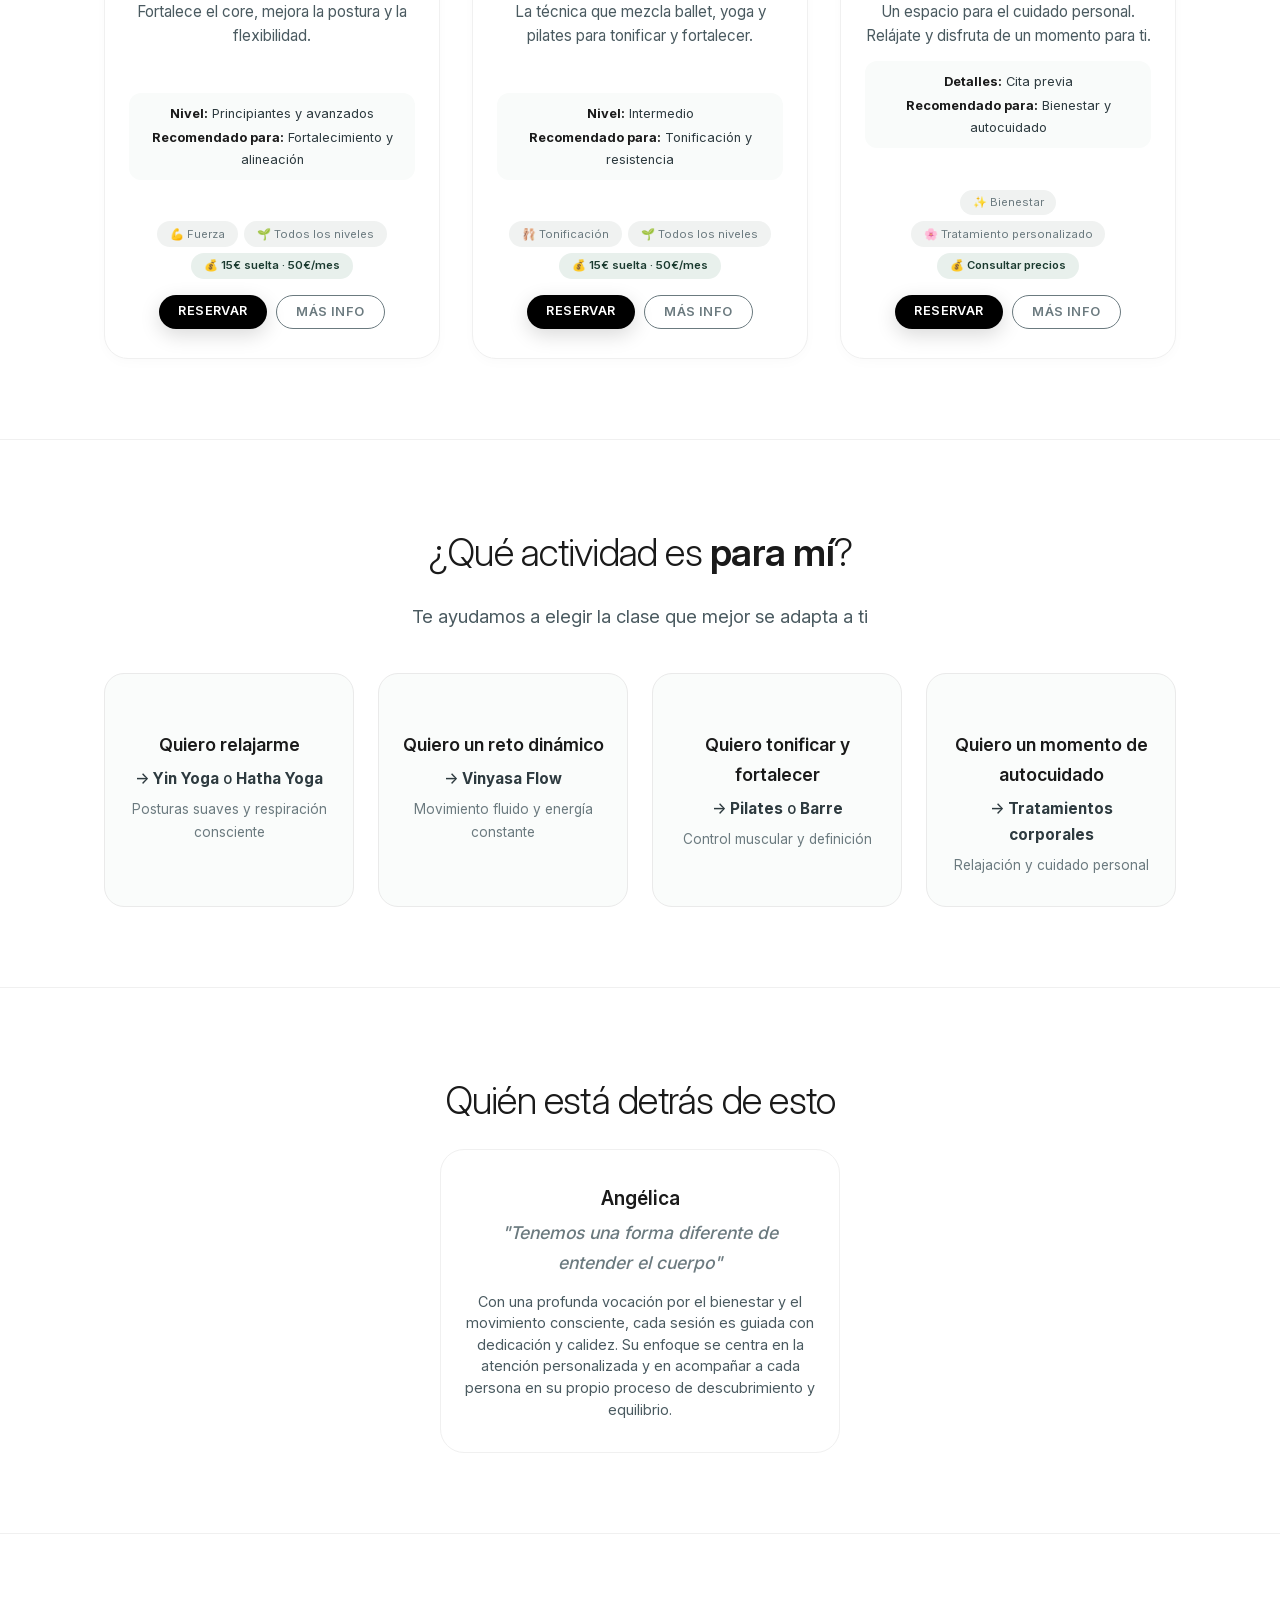
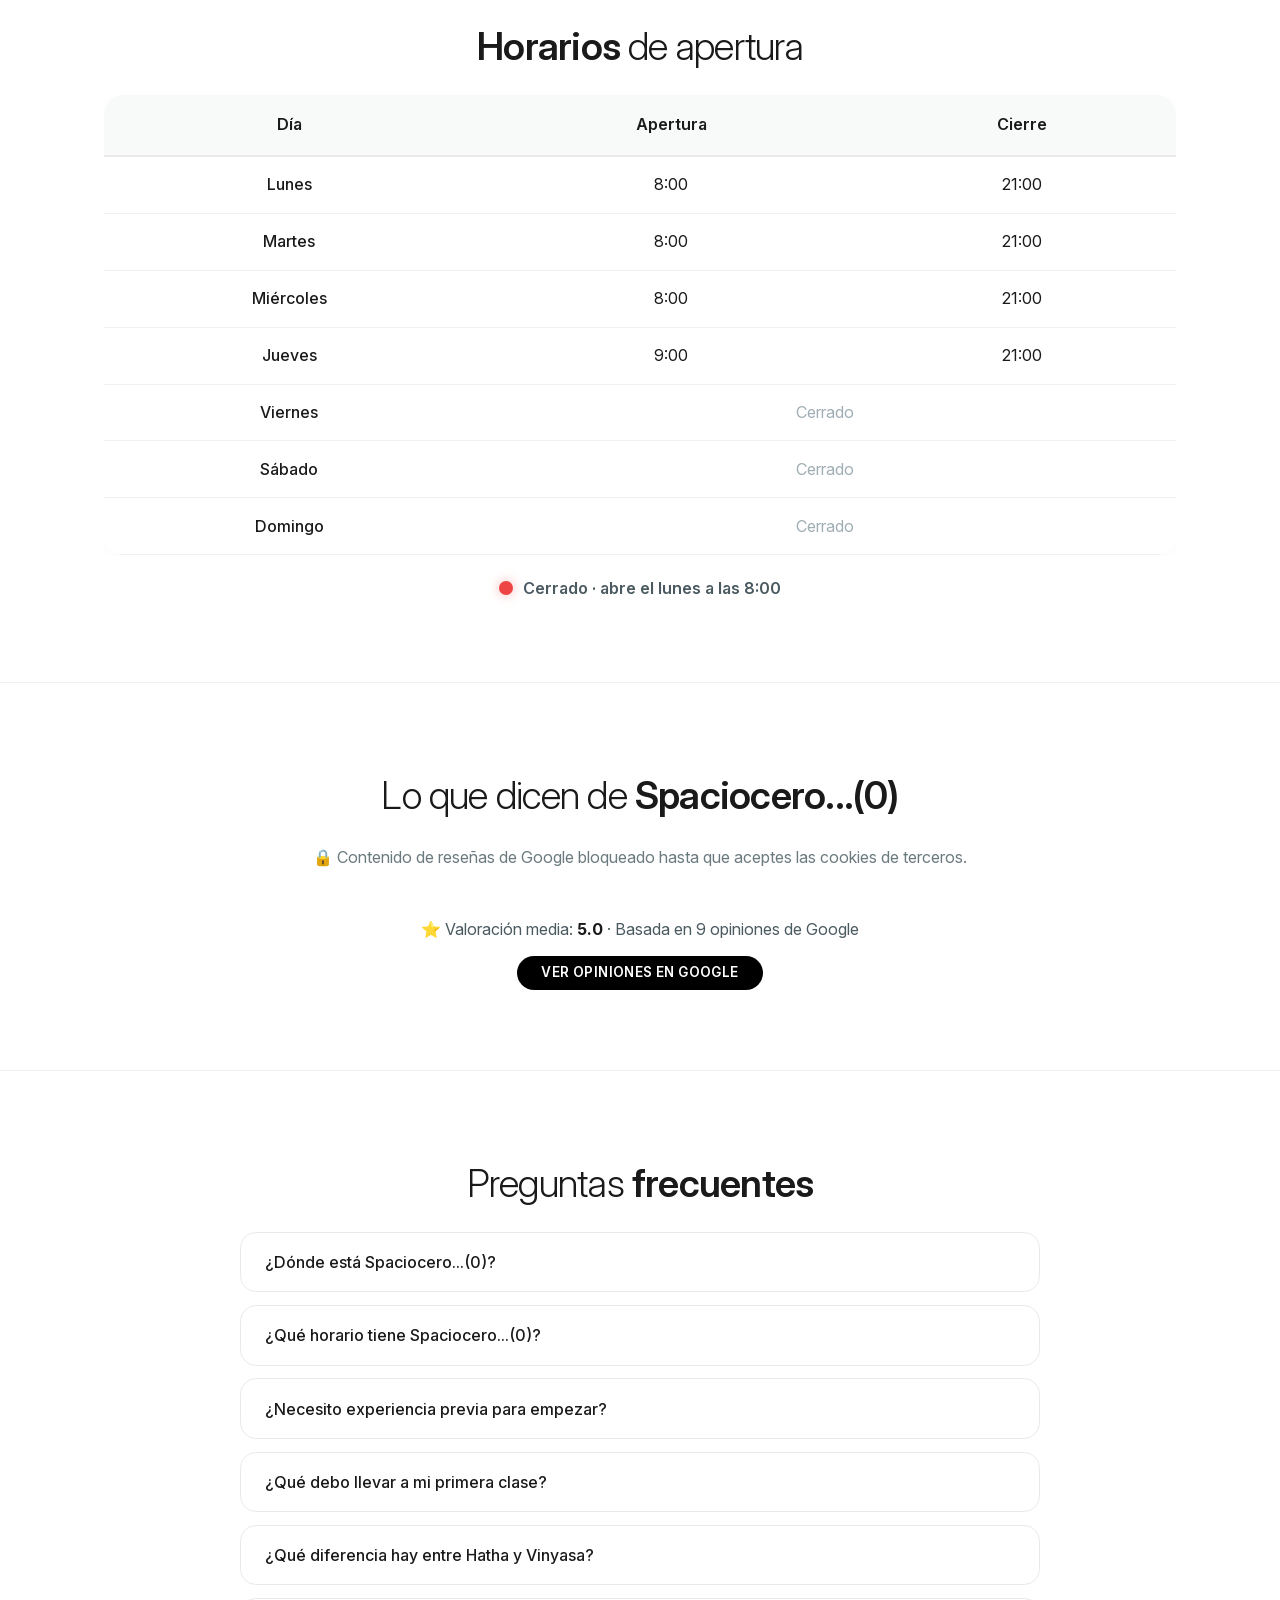
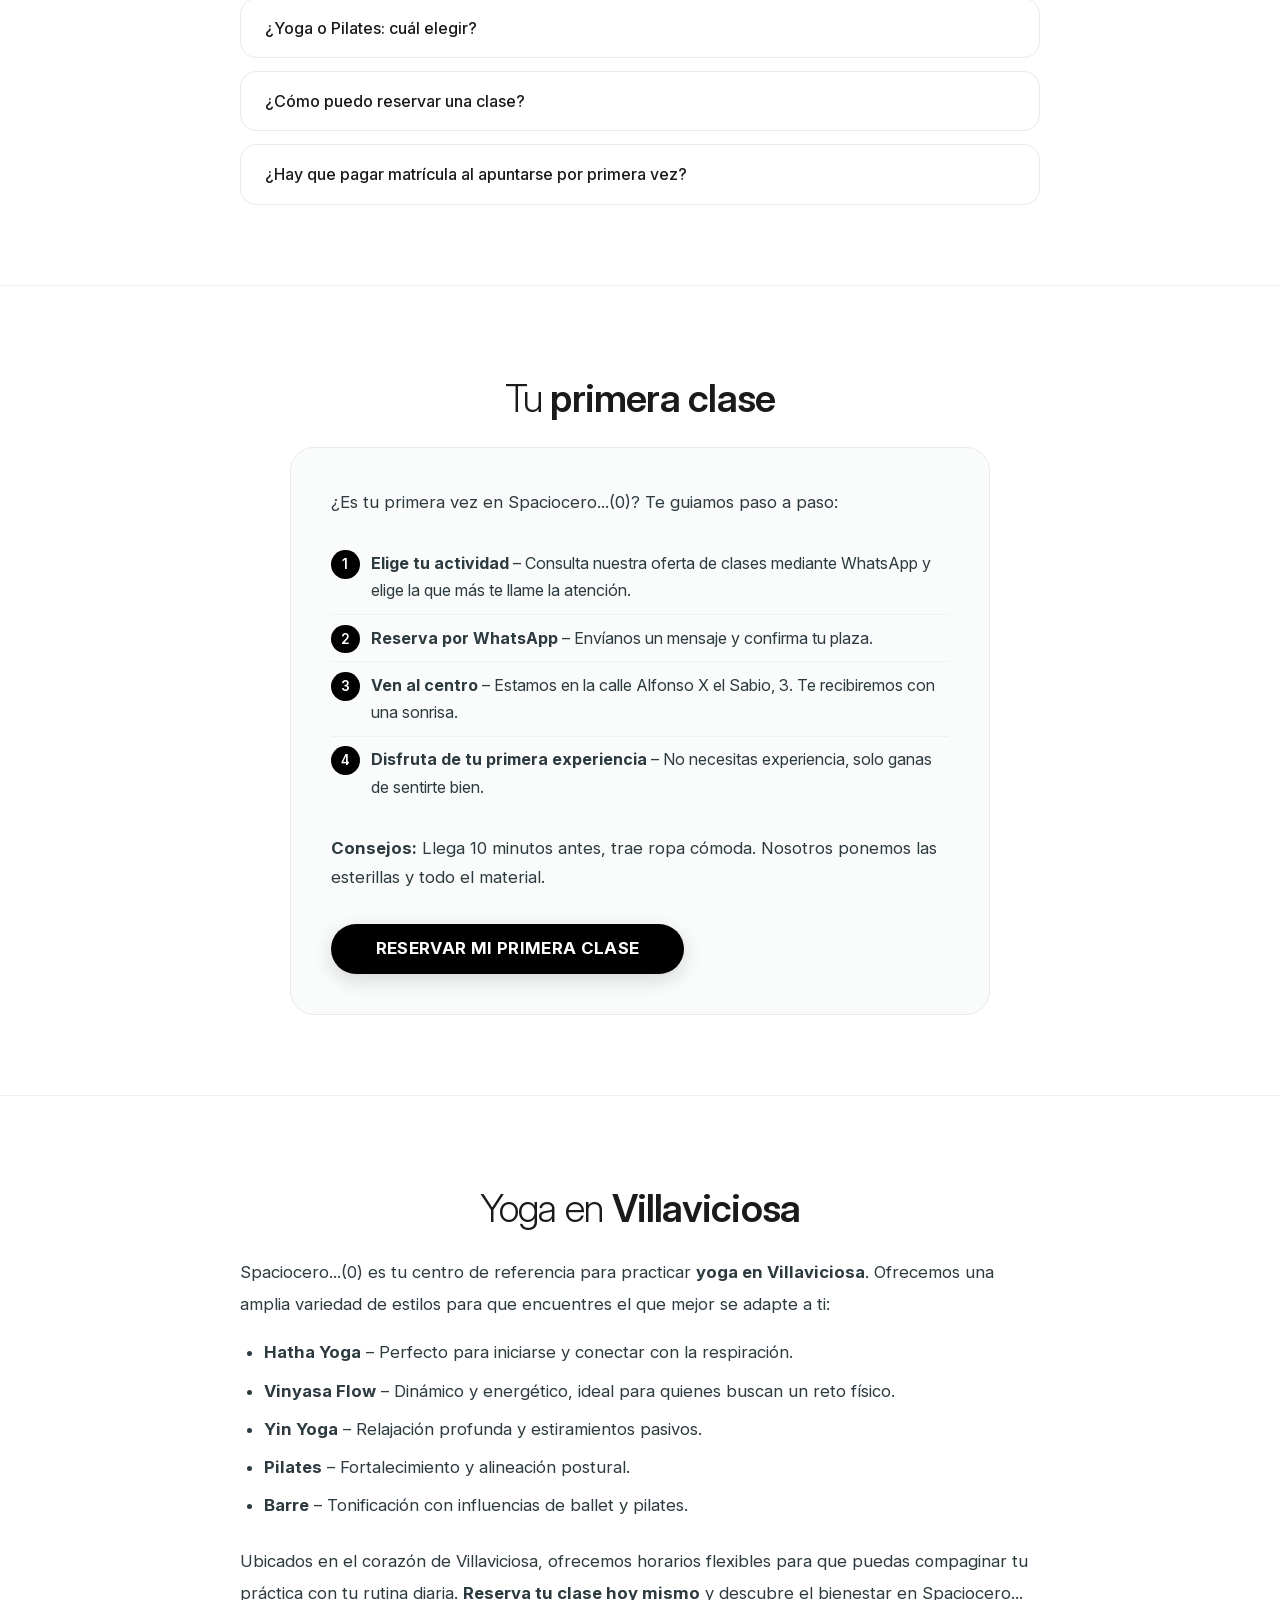
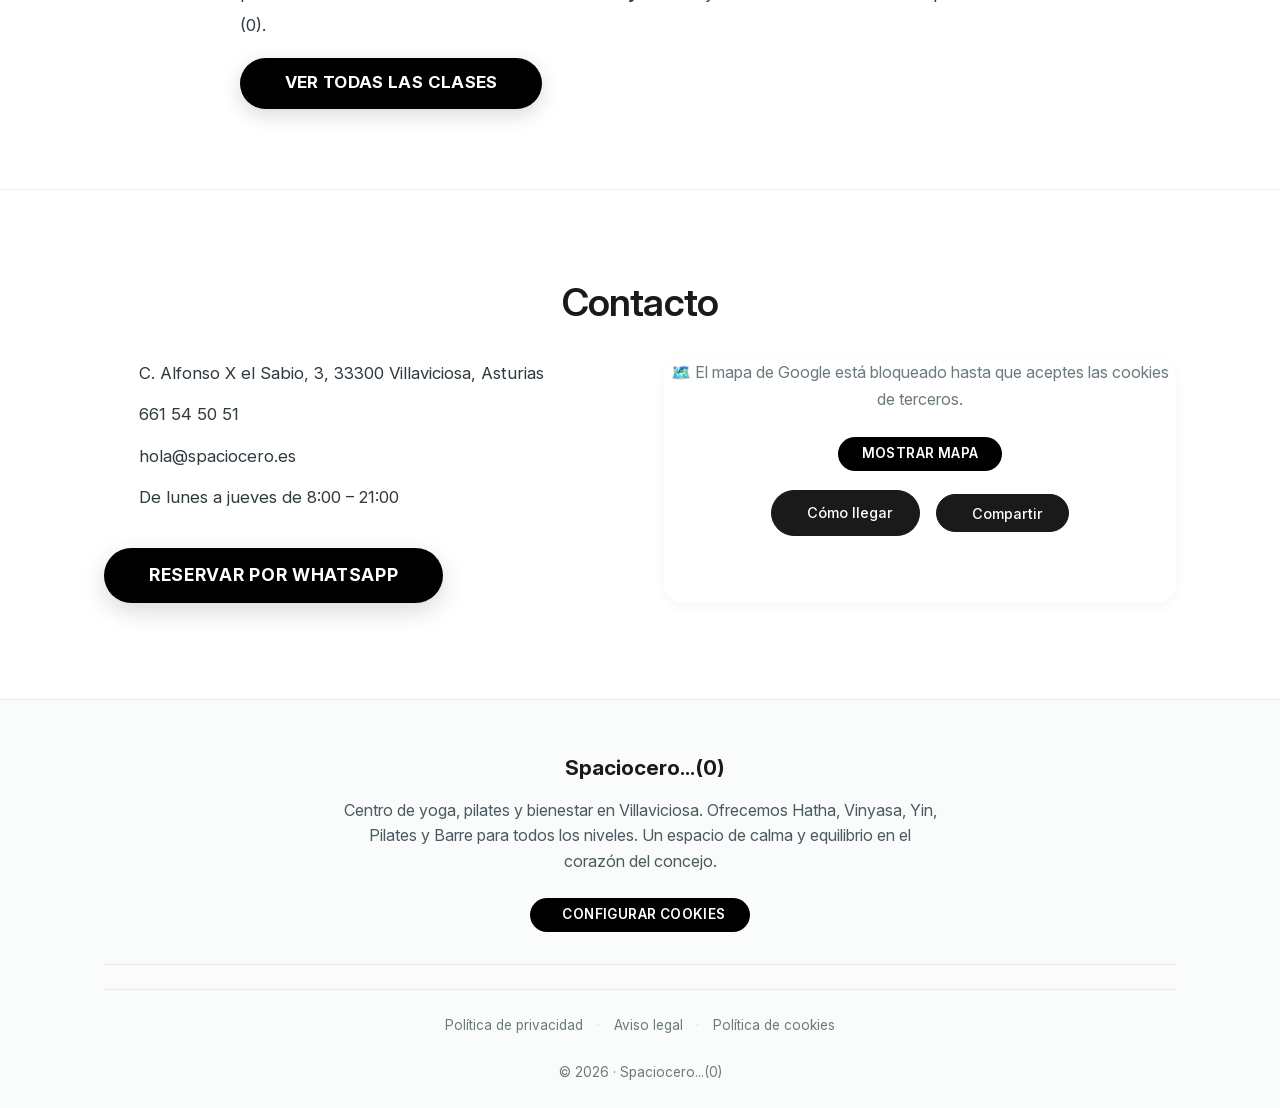
==== commit 6696edb1: "update Spaciocero...(0) Actualizar iconos y cambios menores de estilos" ====
--- a/index.html
+++ b/index.html
@@ -67,8 +67,10 @@
     <main>
         <!-- ================= HERO ================= -->
         <section id="inicio" class="hero">
+            <div class="hero-backdrop" aria-hidden="true"></div>
             <div class="container hero-inner">
                 <div class="hero-content">
+                    <span class="hero-kicker">Yoga · Pilates · Bienestar</span>
                     <h1>Centro de yoga y <strong>bienestar en Villaviciosa</strong></h1>
                     <p class="hero-descripcion">
                         A dos pasos de la plaza del Ayuntamiento, en la calle Alfonso X el Sabio, está Spaciocero...(0).
@@ -78,9 +80,6 @@
                         <a href="https://wa.me/34661545051?text=Hola%2C%20me%20gustar%C3%ADa%20reservar%20una%20clase%20en%20Spaciocero...(0)" target="_blank" rel="noopener noreferrer" class="btn btn-primary">Reserva por WhatsApp</a>
                         <a href="#clases" class="btn btn-outline">Descubre nuestras clases</a>
                     </div>
-                </div>
-                <div class="hero-image">
-                    <div class="hero-illustration"></div>
                 </div>
             </div>
         </section>
--- a/styles.css
+++ b/styles.css
@@ -1,2039 +1,2182 @@
-/* ============================================
-   RESET Y BASE
-   ============================================ */
-
-/* === FUENTE AUTOALOJADA (Inter Variable) === */
-@font-face {
-    font-family: 'Inter';
-    src: url('./fonts/InterVariable.woff2') format('woff2');
-    font-weight: 300 700;
-    font-style: normal;
-    font-display: swap;
-}
-
-*,
-*::before,
-*::after {
-    margin: 0;
-    padding: 0;
-    box-sizing: border-box;
-}
-
-html {
-    scroll-behavior: smooth;
-}
-
-body {
-    font-family: 'Inter', system-ui, -apple-system, sans-serif;
-    background-color: #ffffff;
-    color: #1a1a1a;
-    line-height: 1.7;
-    -webkit-font-smoothing: antialiased;
-}
-
-a {
-    text-decoration: none;
-    color: inherit;
-}
-
-img {
-    max-width: 100%;
-    display: block;
-}
-
-ul {
-    list-style: none;
-}
-
-/* ============================================
-   CONTENEDOR
-   ============================================ */
-.container {
-    max-width: 1120px;
-    margin: 0 auto;
-    padding: 0 1.5rem;
-}
-
-/* ============================================
-   CABECERA
-   ============================================ */
-.header {
-    position: sticky;
-    top: 0;
-    z-index: 100;
-    background: rgba(255, 255, 255, 0.92);
-    backdrop-filter: blur(16px);
-    border-bottom: 1px solid rgba(0, 0, 0, 0.04);
-    padding: 0.7rem 0;
-    transition: box-shadow 0.3s ease;
-}
-
-.header:hover {
-    box-shadow: 0 2px 20px rgba(0,0,0,0.04);
-}
-
-.header-inner {
-    display: flex;
-    justify-content: space-between;
-    align-items: center;
-    flex-wrap: nowrap;
-}
-
-.logo {
-    display: flex;
-    align-items: center;
-    gap: 0.8rem;
-    text-decoration: none;
-    flex-shrink: 0;
-}
-
-.logo-img {
-    height: 55px;
-    width: auto;
-    display: block;
-    object-fit: contain;
-    aspect-ratio: auto;
-}
-
-.logo-text {
-    font-size: 1.6rem;
-    font-weight: 700;
-    letter-spacing: -0.03em;
-    color: #1a1a1a;
-}
-.logo-text span {
-    font-weight: 300;
-    color: #6b7a7f;
-}
-
-.nav {
-    display: flex;
-    align-items: center;
-    flex-shrink: 1;
-    overflow: visible;
-    margin-left: 2.5rem;
-}
-
-.nav-links {
-    display: flex;
-    gap: 1.8rem;
-    font-weight: 500;
-    font-size: 0.95rem;
-    align-items: center;
-    flex-wrap: nowrap;
-    white-space: nowrap;
-}
-
-.nav-links a {
-    padding: 0.2rem 0;
-    border-bottom: 2px solid transparent;
-    transition: border-color 0.25s ease, color 0.25s ease;
-    color: #2d3a3f;
-    line-height: 1.4;
-}
-.nav-links a:hover {
-    border-bottom-color: #000;
-    color: #000;
-}
-
-/* ============================================
-   HEADER RIGHT (menú hamburguesa + botones redes)
-   ============================================ */
-.header-right {
-    display: flex;
-    align-items: center;
-    gap: 0.8rem;
-    flex-shrink: 0;
-    margin-left: 1.5rem;
-}
-
-.menu-toggle {
-    display: none;
-    flex-direction: column;
-    gap: 5px;
-    background: none;
-    border: none;
-    cursor: pointer;
-    padding: 0.25rem;
-    flex-shrink: 0;
-}
-.menu-toggle span {
-    display: block;
-    width: 26px;
-    height: 2px;
-    background: #000;
-    transition: 0.2s;
-}
-
-.header-buttons {
-    display: flex;
-    align-items: center;
-    gap: 0.5rem;
-    flex-shrink: 0;
-}
-
-.floating-buttons {
-    display: flex;
-    align-items: center;
-    gap: 0.5rem;
-}
-
-.float-btn {
-    display: flex;
-    align-items: center;
-    justify-content: center;
-    width: 36px;
-    height: 36px;
-    border-radius: 50%;
-    color: #fff;
-    font-size: 18px;
-    box-shadow: 0 2px 8px rgba(0, 0, 0, 0.12);
-    transition: all 0.3s ease;
-    text-decoration: none;
-    border: none;
-    cursor: pointer;
-}
-
-.float-btn:hover {
-    transform: scale(1.1);
-    box-shadow: 0 4px 16px rgba(0, 0, 0, 0.2);
-}
-
-.whatsapp-btn {
-    background: #25D366;
-}
-.whatsapp-btn:hover {
-    background: #1da851;
-}
-
-.instagram-btn {
-    background: radial-gradient(circle at 30% 110%, #fdf497 0%, #fdf497 5%, #fd5949 45%, #d6249f 60%, #285AEB 90%);
-}
-.instagram-btn:hover {
-    opacity: 0.9;
-}
-
-/* ============================================
-   RESPONSIVE: MÓVIL
-   ============================================ */
-@media (max-width: 768px) {
-    .menu-toggle {
-        display: flex;
-    }
-
-    .header-right {
-        gap: 0.6rem;
-        margin-left: 0;
-    }
-
-    .header-buttons {
-        gap: 0.3rem;
-        order: 0;
-    }
-    .menu-toggle {
-        order: 1;
-    }
-    .floating-buttons {
-        gap: 0.5rem;
-    }
-    .float-btn {
-        width: 32px;
-        height: 32px;
-        font-size: 16px;
-    }
-
-    .nav {
-        display: none;
-        position: absolute;
-        top: 100%;
-        left: 0;
-        right: 0;
-        background: #fff;
-        padding: 1.5rem;
-        border-bottom: 1px solid #eee;
-        box-shadow: 0 12px 24px rgba(0,0,0,0.04);
-        z-index: 200;
-        margin-left: 0;
-    }
-    .nav.open {
-        display: block;
-    }
-    .nav-links {
-        flex-direction: column;
-        gap: 0.5rem;
-        align-items: center;
-        font-size: 1rem;
-        flex-wrap: wrap;
-        white-space: normal;
-    }
-}
-
-/* ============================================
-   BOTONES (generales)
-   ============================================ */
-.btn {
-    display: inline-block;
-    padding: 0.9rem 2.8rem;
-    font-weight: 700;
-    font-size: 1.05rem;
-    border-radius: 60px;
-    transition: all 0.2s ease;
-    border: none;
-    cursor: pointer;
-    text-align: center;
-    font-family: inherit;
-    line-height: 1.3;
-    letter-spacing: 0.02em;
-    text-transform: uppercase;
-}
-
-.btn-primary {
-    background: #000000;
-    color: #ffffff;
-    box-shadow: 0 6px 20px rgba(0, 0, 0, 0.15);
-}
-
-.btn-primary:hover {
-    background: #222222;
-    color: #ffffff;
-    transform: translateY(-2px);
-    box-shadow: 0 10px 28px rgba(0, 0, 0, 0.2);
-}
-
-.btn-primary:active {
-    transform: translateY(0);
-    box-shadow: 0 4px 12px rgba(0, 0, 0, 0.1);
-}
-
-.btn-outline {
-    background: transparent;
-    color: #1a1a1a;
-    border: 2px solid #1a1a1a;
-}
-.btn-outline:hover {
-    background: #1a1a1a;
-    color: #ffffff;
-    transform: translateY(-2px);
-}
-
-.btn-small {
-    padding: 0.5rem 1.5rem;
-    font-size: 0.85rem;
-    background: #000;
-    color: #fff;
-    border-radius: 60px;
-    text-decoration: none;
-    display: inline-block;
-    transition: all 0.2s;
-    border: none;
-    cursor: pointer;
-    font-weight: 600;
-    text-transform: uppercase;
-    letter-spacing: 0.03em;
-}
-.btn-small:hover {
-    background: #222;
-    transform: translateY(-2px);
-    box-shadow: 0 6px 16px rgba(0,0,0,0.1);
-}
-
-/* ============================================
-   SECCIONES
-   ============================================ */
-.section {
-    padding: 5rem 0;
-    border-bottom: 1px solid #f0f0f0;
-}
-.section:last-of-type {
-    border-bottom: none;
-}
-
-.section-title {
-    font-size: 2.4rem;
-    font-weight: 300;
-    letter-spacing: -0.02em;
-    text-align: center;
-    margin-bottom: 1rem;
-}
-.section-title strong {
-    font-weight: 600;
-}
-
-.subtitulo {
-    text-align: center;
-    font-size: 1.15rem;
-    color: #4a5a60;
-    margin-bottom: 2.5rem;
-}
-
-/* ============================================
-   HERO
-   ============================================ */
-.hero {
-    padding: 4rem 0 5rem;
-    background: #f5f5f5;
-    position: relative;
-    overflow: hidden;
-}
-
-.hero::after {
-    display: none;
-}
-
-.hero-inner {
-    display: flex;
-    flex-direction: column;
-    align-items: center;
-    text-align: center;
-    gap: 2rem;
-    position: relative;
-    z-index: 1;
-}
-
-.hero-content h1 {
-    font-size: 3rem;
-    font-weight: 300;
-    letter-spacing: -0.03em;
-    line-height: 1.15;
-    margin-bottom: 0.5rem;
-}
-.hero-content h1 strong {
-    font-weight: 600;
-}
-
-.hero-eslogan {
-    font-size: 1.3rem;
-    font-weight: 300;
-    color: #4a5a60;
-    margin-bottom: 0.5rem;
-}
-
-.hero-descripcion {
-    font-size: 1.15rem;
-    color: #4a5a60;
-    max-width: 700px;
-    margin: 0 auto 2rem;
-    line-height: 1.8;
-}
-
-.hero-buttons {
-    display: flex;
-    flex-wrap: wrap;
-    gap: 0.8rem;
-    justify-content: center;
-}
-
-.hero-image {
-    display: none;
-}
-
-/* ============================================
-   SOBRE NOSOTROS
-   ============================================ */
-.sobre-texto {
-    max-width: 800px;
-    margin: 0 auto 2.5rem;
-    font-size: 1.1rem;
-    color: #2d3a3f;
-    line-height: 1.9;
-}
-.sobre-texto p + p {
-    margin-top: 1.2rem;
-}
-
-/* ============================================
-   GALERÍA DE FOTOS - VISOR SIN FONDO (blanco)
-   ============================================ */
-.galeria-fotos {
-    width: 100%;
-    max-width: 1120px;
-    margin: 2.8rem auto 0;
-}
-
-.galeria-fotos-cabecera {
-    display: flex;
-    align-items: flex-end;
-    justify-content: space-between;
-    gap: 1.5rem;
-    margin-bottom: 1.25rem;
-    padding: 0 0.15rem;
-}
-
-.galeria-fotos-kicker {
-    display: block;
-    margin-bottom: 0.3rem;
-    color: #6b7a7f;
-    font-size: 0.72rem;
-    font-weight: 700;
-    letter-spacing: 0.16em;
-    line-height: 1.2;
-    text-transform: uppercase;
-}
-
-.galeria-fotos-cabecera h3 {
-    color: #1a1a1a;
-    font-size: clamp(1.35rem, 2.2vw, 1.75rem);
-    font-weight: 500;
-    letter-spacing: -0.025em;
-    line-height: 1.2;
-}
-
-.galeria-fotos-contador {
-    flex: 0 0 auto;
-    padding: 0.45rem 0.75rem;
-    border: 1px solid #e3e9e5;
-    border-radius: 999px;
-    background: rgba(250, 252, 251, 0.9);
-    color: #56656a;
-    font-size: 0.76rem;
-    font-weight: 700;
-    letter-spacing: 0.07em;
-    white-space: nowrap;
-}
-
-.galeria-visor {
-    width: 100%;
-}
-
-/* CORREGIDO: Eliminadas alturas fijas y ajustado a height auto */
-.galeria-foto-stage {
-    position: relative;
-    display: flex;
-    align-items: center;
-    justify-content: center;
-    width: 100%;
-    height: auto;
-    min-height: 0;
-    max-height: none;
-    overflow: hidden;
-    border: none;
-    border-radius: 0;
-    background: #ffffff;   /* <-- fondo blanco */
-    box-shadow: none;
-    isolation: isolate;
-}
-
-.galeria-foto-backdrop {
-    display: none;
-}
-
-.galeria-foto-stage::after {
-    display: none;
-}
-
-/* CORREGIDO: Eliminado padding y height 100% */
-.galeria-foto-frame {
-    position: relative;
-    display: flex;
-    align-items: center;
-    justify-content: center;
-    width: 100%;
-    height: auto;
-    padding: 0;
-    box-sizing: border-box;
-}
-
-/* CORREGIDO: max-height relativo, sombra suavizada */
-.galeria-foto-principal {
-    display: block;
-    width: auto;
-    height: auto;
-    max-width: 100%;
-    max-height: 80vh;  /* Se ajusta al alto de la pantalla sin dejar espacio extra */
-    object-fit: contain;
-    object-position: center;
-    border-radius: 14px;
-    box-shadow: 0 8px 24px rgba(15, 25, 20, 0.08);
-    user-select: none;
-    -webkit-user-drag: none;
-    transition: opacity 0.22s ease, transform 0.45s cubic-bezier(0.22, 1, 0.36, 1);
-}
-
-.galeria-foto-principal.is-changing {
-    opacity: 0.15;
-    transform: scale(0.985);
-}
-
-/* Botones de navegación (flechas flotantes) */
-.galeria-foto-btn {
-    position: absolute;
-    top: 50%;
-    z-index: 5;
-    width: 54px;
-    height: 54px;
-    padding: 0;
-    border: 1px solid rgba(255, 255, 255, 0.78);
-    border-radius: 50%;
-    display: flex;
-    align-items: center;
-    justify-content: center;
-    background: rgba(255, 255, 255, 0.92);
-    color: #1a1a1a;
-    font-size: 1rem;
-    cursor: pointer;
-    box-shadow: 0 10px 28px rgba(20, 30, 25, 0.16);
-    backdrop-filter: blur(12px);
-    -webkit-backdrop-filter: blur(12px);
-    transform: translateY(-50%);
-    transition: transform 0.2s ease, box-shadow 0.2s ease, background 0.2s ease;
-    -webkit-tap-highlight-color: transparent;
-}
-
-.galeria-foto-btn:hover {
-    background: #ffffff;
-    transform: translateY(-50%) scale(1.07);
-    box-shadow: 0 14px 34px rgba(20, 30, 25, 0.22);
-}
-
-.galeria-foto-btn:focus-visible,
-.galeria-foto-control:focus-visible {
-    outline: 3px solid rgba(67, 91, 82, 0.28);
-    outline-offset: 3px;
-}
-
-.galeria-foto-prev { left: 20px; }
-.galeria-foto-next { right: 20px; }
-
-/* Contador de posición */
-.galeria-foto-posicion {
-    position: absolute;
-    left: 50%;
-    bottom: 18px;
-    z-index: 5;
-    min-width: 70px;
-    padding: 0.48rem 0.8rem;
-    border: 1px solid rgba(255, 255, 255, 0.28);
-    border-radius: 999px;
-    background: rgba(20, 25, 25, 0.55);
-    color: #fff;
-    font-size: 0.74rem;
-    font-weight: 700;
-    letter-spacing: 0.12em;
-    line-height: 1;
-    text-align: center;
-    box-shadow: 0 6px 20px rgba(0, 0, 0, 0.12);
-    backdrop-filter: blur(10px);
-    -webkit-backdrop-filter: blur(10px);
-    transform: translateX(-50%);
-    pointer-events: none;
-}
-
-/* Controles inferiores (Anterior / Siguiente) */
-.galeria-foto-controles {
-    display: grid;
-    grid-template-columns: 1fr auto 1fr;
-    align-items: center;
-    gap: 1rem;
-    margin-top: 0.9rem;
-}
-
-.galeria-foto-control {
-    display: inline-flex;
-    align-items: center;
-    gap: 0.55rem;
-    width: fit-content;
-    padding: 0.65rem 0.8rem;
-    border: 0;
-    background: transparent;
-    color: #34443f;
-    font: inherit;
-    font-size: 0.82rem;
-    font-weight: 700;
-    cursor: pointer;
-    transition: transform 0.2s ease, color 0.2s ease;
-}
-
-.galeria-foto-control:hover {
-    color: #1a1a1a;
-    transform: translateY(-1px);
-}
-
-.galeria-foto-control-next { justify-self: end; }
-
-.galeria-foto-ayuda {
-    margin: 0;
-    color: #7a878a;
-    font-size: 0.72rem;
-    line-height: 1.4;
-    text-align: center;
-}
-
-/* ============================================
-   RESPONSIVE (CORREGIDO)
-   ============================================ */
-@media (max-width: 768px) {
-    .galeria-fotos { margin-top: 2rem; }
-    .galeria-foto-stage {
-        height: auto;
-        min-height: 0;
-        max-height: none;
-    }
-    .galeria-foto-frame { 
-        padding: 0;
-    }
-    .galeria-foto-principal {
-        max-height: 75vh;
-        border-radius: 11px;
-    }
-    .galeria-foto-btn { 
-        width: 44px; 
-        height: 44px;
-        display: none;
-    }
-    .galeria-foto-prev { left: 10px; }
-    .galeria-foto-next { right: 10px; }
-    .galeria-foto-posicion { bottom: 12px; }
-}
-
-@media (max-width: 600px) {
-    .galeria-fotos-cabecera { align-items: center; }
-    .galeria-fotos-cabecera h3 { font-size: 1.3rem; }
-    .galeria-foto-stage {
-        height: auto;
-        min-height: 0;
-        max-height: none;
-    }
-    .galeria-foto-principal {
-        max-height: 70vh;
-    }
-    .galeria-foto-controles { grid-template-columns: 1fr 1fr; }
-    .galeria-foto-ayuda { display: none; }
-    .galeria-foto-control-next { justify-self: end; }
-}
-
-@media (max-width: 420px) {
-    .galeria-fotos-cabecera { gap: 0.75rem; }
-    .galeria-fotos-kicker { font-size: 0.65rem; }
-    .galeria-fotos-contador { padding: 0.4rem 0.6rem; font-size: 0.68rem; }
-    .galeria-foto-stage { 
-        height: auto; 
-        min-height: 0; 
-    }
-    .galeria-foto-btn { width: 40px; height: 40px; }
-    .galeria-foto-prev { left: 7px; }
-    .galeria-foto-next { right: 7px; }
-}
-
-/* ============================================
-   CLASES
-   ============================================ */
-.clases-grid {
-    display: grid;
-    grid-template-columns: repeat(auto-fit, minmax(260px, 1fr));
-    gap: 2rem;
-    margin-top: 1.5rem;
-}
-
-.clase-card {
-    background: #ffffff;
-    padding: 1.8rem 1.5rem;
-    border-radius: 24px;
-    text-align: center;
-    border: 1px solid #f0f0f0;
-    transition: all 0.25s ease;
-    box-shadow: 0 4px 12px rgba(0, 0, 0, 0.02);
-    display: flex;
-    flex-direction: column;
-    align-items: center;
-    height: auto;
-    min-height: 380px;
-    justify-content: flex-start;
-}
-.clase-card:hover {
-    transform: translateY(-6px);
-    box-shadow: 0 20px 48px rgba(0, 0, 0, 0.06);
-    border-color: #e0e8e5;
-}
-
-.clase-icon {
-    font-size: 2rem;
-    margin-bottom: 0.5rem;
-    display: inline-flex;
-    align-items: center;
-    justify-content: center;
-    flex-shrink: 0;
-    width: 3.5rem;
-    height: 3.5rem;
-    line-height: 1;
-}
-
-.clase-card h3 {
-    font-size: 1rem;
-    font-weight: 600;
-    margin-bottom: 0.4rem;
-    color: #1a1a1a;
-}
-
-.clase-desc {
-    color: #4a5a60;
-    font-size: 0.95rem;
-    line-height: 1.6;
-    margin-bottom: 0.8rem;
-    flex: 1 1 auto;
-}
-
-.clase-detalles {
-    width: 100%;
-    font-size: 0.80rem;
-    color: #2d3a3f;
-    margin-bottom: 0.6rem;
-    display: flex;
-    flex-direction: column;
-    gap: 0.15rem;
-    background: #f9fbfa;
-    padding: 0.6rem 0.8rem;
-    border-radius: 12px;
-}
-.clase-detalles span {
-    display: block;
-    white-space: normal;
-    word-break: break-word;
-}
-.clase-detalles strong {
-    color: #1a1a1a;
-}
-
-.clase-meta {
-    display: flex;
-    flex-wrap: wrap;
-    justify-content: center;
-    gap: 0.4rem;
-    font-size: 0.70rem;
-    color: #6b7a7f;
-    margin-top: 2rem;
-    margin-bottom: 0.6rem;
-    width: 100%;
-}
-.clase-meta span {
-    background: #f0f2f1;
-    padding: 0.2rem 0.8rem;
-    border-radius: 30px;
-    white-space: nowrap;
-    display: inline-flex;
-    align-items: center;
-}
-
-.clase-precio {
-    background: #e8f0ec !important;
-    color: #1a3a2f !important;
-    font-weight: 600;
-    white-space: nowrap;
-}
-
-.clase-acciones {
-    display: flex;
-    gap: 0.6rem;
-    flex-wrap: wrap;
-    justify-content: center;
-    width: 100%;
-    margin-top: 0.4rem;
-}
-.clase-acciones .btn {
-    flex: 0 1 auto;
-    min-width: 80px;
-    max-width: 100%;
-    white-space: nowrap;
-    padding: 0.5rem 1.2rem;
-    font-size: 0.8rem;
-}
-.btn-info {
-    background: transparent;
-    border: 1px solid #6b7a7f;
-    color: #6b7a7f;
-}
-.btn-info:hover {
-    background: #6b7a7f;
-    color: #fff;
-}
-
-/* ============================================
-   ¿QUÉ ACTIVIDAD ES PARA MÍ?
-   ============================================ */
-.ideal-grid {
-    display: grid;
-    grid-template-columns: repeat(4, 1fr);
-    gap: 1.5rem;
-    margin-top: 1rem;
-}
-
-.ideal-item {
-    background: #fafcfb;
-    padding: 1.8rem 1.2rem;
-    border-radius: 20px;
-    text-align: center;
-    border: 1px solid #eaeaea;
-    transition: all 0.2s;
-}
-.ideal-item:hover {
-    transform: translateY(-4px);
-    box-shadow: 0 10px 30px rgba(0,0,0,0.04);
-}
-.ideal-item i {
-    font-size: 2.2rem;
-    color: #6b7a7f;
-    margin-bottom: 0.6rem;
-    display: inline-block;
-    flex-shrink: 0;
-}
-.ideal-item h3 {
-    font-size: 1.1rem;
-    font-weight: 600;
-    margin-bottom: 0.4rem;
-}
-.ideal-item p {
-    font-size: 0.95rem;
-    color: #2d3a3f;
-    font-weight: 500;
-}
-.ideal-item small {
-    display: block;
-    margin-top: 0.4rem;
-    color: #6b7a7f;
-    font-size: 0.85rem;
-}
-
-/* ============================================
-   EQUIPO
-   ============================================ */
-.equipo-grid {
-    display: grid;
-    grid-template-columns: repeat(3, 1fr);
-    gap: 2rem;
-    max-width: 900px;
-    margin: 0 auto;
-}
-
-.equipo-card {
-    background: #ffffff;
-    border-radius: 24px;
-    padding: 2rem 1.5rem;
-    text-align: center;
-    border: 1px solid #f0f0f0;
-    transition: all 0.25s;
-}
-.equipo-card:hover {
-    transform: translateY(-4px);
-    box-shadow: 0 10px 30px rgba(0,0,0,0.04);
-}
-.equipo-card.placeholder {
-    background: #fafcfb;
-}
-.equipo-foto {
-    width: 120px;
-    height: 120px;
-    border-radius: 50%;
-    margin: 0 auto 1rem;
-    background: #f0f2f1;
-    display: flex;
-    align-items: center;
-    justify-content: center;
-    font-size: 4rem;
-    color: #b0bcc0;
-    flex-shrink: 0;
-    overflow: hidden;
-}
-.equipo-foto img {
-    width: 100%;
-    height: 100%;
-    object-fit: cover;
-}
-.equipo-foto i {
-    font-size: 4rem;
-    flex-shrink: 0;
-}
-.equipo-card h3 {
-    font-size: 1.2rem;
-    font-weight: 600;
-}
-.equipo-rol {
-    font-weight: 500;
-    color: #6b7a7f;
-    font-size: 0.9rem;
-    margin: 0.2rem 0 0.6rem;
-}
-.equipo-desc {
-    color: #4a5a60;
-    font-size: 0.9rem;
-    line-height: 1.5;
-}
-
-/* ============================================
-   HORARIOS
-   ============================================ */
-.horario-wrapper {
-    overflow-x: auto;
-    margin-top: 1rem;
-}
-
-.horario-tabla {
-    width: 100%;
-    border-collapse: collapse;
-    font-size: 1rem;
-    min-width: 400px;
-    background: #ffffff;
-    border-radius: 20px;
-    overflow: hidden;
-    box-shadow: 0 4px 16px rgba(0, 0, 0, 0.02);
-}
-
-.horario-tabla th {
-    background: #f8faf9;
-    padding: 1rem 0.8rem;
-    font-weight: 600;
-    color: #1a1a1a;
-    border-bottom: 2px solid #eaeaea;
-    text-align: center;
-}
-.horario-tabla td {
-    padding: 0.9rem 0.5rem;
-    border-bottom: 1px solid #f0f0f0;
-    text-align: center;
-}
-.horario-tabla td:first-child {
-    font-weight: 500;
-}
-.horario-tabla .cerrado {
-    color: #a0aeb5;
-    font-weight: 400;
-}
-
-.horario-estado {
-    text-align: center;
-    margin-top: 1.2rem;
-    font-size: 1rem;
-    color: #4a5a60;
-    display: flex;
-    align-items: center;
-    justify-content: center;
-    gap: 0.6rem;
-    font-weight: 600;
-}
-
-.estado-indicador {
-    display: inline-block;
-    width: 14px;
-    height: 14px;
-    border-radius: 50%;
-    background: #22c55e;
-    flex-shrink: 0;
-}
-.estado-indicador.abierto {
-    background: #22c55e;
-    box-shadow: 0 0 12px rgba(34, 197, 94, 0.4);
-}
-.estado-indicador.cerrado {
-    background: #ef4444;
-    box-shadow: 0 0 12px rgba(239, 68, 68, 0.4);
-}
-
-/* Aviso septiembre */
-.aviso-septiembre {
-    margin-top: 1.5rem;
-    padding: 1rem;
-    background: #f5f0eb;
-    border-radius: 12px;
-    text-align: center;
-    border-left: 4px solid #c0392b;
-}
-.aviso-septiembre p {
-    margin: 0;
-    font-weight: 600;
-    color: #c0392b;
-}
-
-/* ============================================
-   OPINIONES
-   ============================================ */
-#opiniones .container {
-    display: flex !important;
-    flex-direction: column !important;
-    align-items: center !important;
-}
-
-.grwidget-embed {
-    width: 100% !important;
-    max-width: 800px !important;
-    margin: 0 auto !important;
-    display: block !important;
-    text-align: center !important;
-}
-
-.grwidget-embed * {
-    text-align: center !important;
-    margin-left: auto !important;
-    margin-right: auto !important;
-    float: none !important;
-    display: block !important;
-}
-
-.grwidget-embed .grw-rating,
-.grwidget-embed .grw-stars,
-.grwidget-embed .grw-review-text,
-.grwidget-embed .grw-review-author,
-.grwidget-embed .grw-review-date,
-.grwidget-embed .grw-review-content {
-    display: inline-block !important;
-    float: none !important;
-    text-align: center !important;
-}
-
-.opiniones-footer {
-    text-align: center !important;
-    width: 100% !important;
-    margin-top: 1.8rem !important;
-    color: #4a5a60 !important;
-    font-size: 1rem !important;
-}
-
-.opiniones-footer strong {
-    color: #1a1a1a !important;
-}
-.opiniones-footer .btn {
-    margin-top: 0.8rem;
-}
-
-/* ============================================
-   TU PRIMERA CLASE
-   ============================================ */
-.primera-clase-content {
-    max-width: 700px;
-    margin: 0 auto;
-    background: #fafcfb;
-    padding: 2.5rem;
-    border-radius: 24px;
-    border: 1px solid #eaeaea;
-}
-.primera-clase-content p {
-    font-size: 1.05rem;
-    color: #2d3a3f;
-    margin-bottom: 1rem;
-}
-.primera-clase-content ol {
-    list-style: none;
-    counter-reset: step;
-    margin: 1.5rem 0;
-}
-.primera-clase-content ol li {
-    counter-increment: step;
-    padding: 0.6rem 0 0.6rem 2.5rem;
-    position: relative;
-    font-size: 1rem;
-    color: #2d3a3f;
-    border-bottom: 1px solid #f0f2f1;
-}
-.primera-clase-content ol li:last-child {
-    border-bottom: none;
-}
-.primera-clase-content ol li::before {
-    content: counter(step);
-    position: absolute;
-    left: 0;
-    top: 0.6rem;
-    width: 1.8rem;
-    height: 1.8rem;
-    background: #000;
-    color: #fff;
-    border-radius: 50%;
-    text-align: center;
-    line-height: 1.8rem;
-    font-weight: 600;
-    font-size: 0.85rem;
-    flex-shrink: 0;
-}
-.primera-clase-content .btn {
-    margin-top: 1rem;
-}
-
-/* ============================================
-   YOGA EN VILLAVICIOSA
-   ============================================ */
-.yoga-local-content {
-    max-width: 800px;
-    margin: 0 auto;
-    font-size: 1.05rem;
-    color: #2d3a3f;
-    line-height: 1.9;
-}
-.yoga-local-content ul {
-    list-style: disc;
-    margin: 1rem 0 1.5rem 1.5rem;
-}
-.yoga-local-content ul li {
-    margin-bottom: 0.4rem;
-}
-.yoga-local-content .btn {
-    margin-top: 1rem;
-}
-
-/* ============================================
-   FAQ
-   ============================================ */
-.faq-list {
-    max-width: 800px;
-    margin: 0 auto;
-    display: flex;
-    flex-direction: column;
-    gap: 0.8rem;
-}
-
-.faq-item {
-    background: #ffffff;
-    border: 1px solid #eaeaea;
-    border-radius: 16px;
-    overflow: hidden;
-    transition: border-color 0.2s;
-}
-.faq-item:hover {
-    border-color: #d0d8d5;
-}
-
-.faq-pregunta {
-    width: 100%;
-    display: flex;
-    justify-content: space-between;
-    align-items: center;
-    padding: 1.2rem 1.5rem;
-    background: none;
-    border: none;
-    cursor: pointer;
-    font-family: inherit;
-    font-size: 1rem;
-    font-weight: 500;
-    color: #1a1a1a;
-    text-align: left;
-    transition: background 0.2s;
-}
-.faq-pregunta:hover {
-    background: #fafcfb;
-}
-.faq-pregunta .faq-icon {
-    transition: transform 0.3s ease;
-    color: #6b7a7f;
-    font-size: 0.9rem;
-    flex-shrink: 0;
-}
-.faq-pregunta[aria-expanded="true"] .faq-icon {
-    transform: rotate(180deg);
-}
-
-.faq-respuesta {
-    max-height: 0;
-    overflow: hidden;
-    transition: max-height 0.4s ease, padding 0.3s ease;
-    padding: 0 1.5rem;
-}
-.faq-respuesta.open {
-    max-height: 500px;
-    padding: 0 1.5rem 1.2rem;
-}
-.faq-respuesta p {
-    color: #4a5a60;
-    line-height: 1.7;
-}
-.faq-respuesta strong {
-    color: #1a1a1a;
-}
-.faq-respuesta a {
-    color: #000;
-    text-decoration: underline;
-}
-
-/* ============================================
-   CONTACTO
-   ============================================ */
-.contacto-grid {
-    display: grid;
-    grid-template-columns: 1fr 1fr;
-    gap: 3rem;
-    margin-top: 1.5rem;
-}
-
-.contacto-info p {
-    display: flex;
-    align-items: center;
-    gap: 0.8rem;
-    margin-bottom: 0.8rem;
-    font-size: 1.05rem;
-    color: #2d3a3f;
-}
-.contacto-info a {
-    color: inherit;
-    transition: color 0.2s;
-}
-.contacto-info a:hover {
-    color: #000;
-}
-
-.contacto-icon {
-    width: 1.4rem;
-    color: #6b7a7f;
-    font-size: 1rem;
-    flex-shrink: 0;
-    text-align: center;
-}
-
-.contacto-mapa {
-    border-radius: 20px;
-    overflow: hidden;
-    box-shadow: 0 4px 16px rgba(0, 0, 0, 0.04);
-}
-
-.mapa-acciones {
-    margin-top: 1.2rem;
-    display: flex;
-    align-items: center;
-    justify-content: center;
-    flex-wrap: wrap;
-    gap: 1rem;
-}
-
-.btn-como-llegar {
-    display: inline-flex;
-    align-items: center;
-    gap: 0.6rem;
-    padding: 0.6rem 1.6rem;
-    background: #1a1a1a;
-    color: #fff;
-    border-radius: 60px;
-    font-weight: 500;
-    font-size: 0.9rem;
-    transition: all 0.2s;
-    border: 1.5px solid #1a1a1a;
-}
-.btn-como-llegar:hover {
-    background: #000;
-    transform: translateY(-2px);
-    box-shadow: 0 8px 24px rgba(0,0,0,0.08);
-}
-.btn-como-llegar i {
-    font-size: 1rem;
-}
-
-.dropdown-compartir {
-    position: relative;
-    display: inline-block;
-}
-
-.btn-compartir {
-    display: inline-flex;
-    align-items: center;
-    gap: 0.6rem;
-    padding: 0.6rem 1.6rem;
-    background: #1a1a1a;
-    color: #fff;
-    border-radius: 60px;
-    font-weight: 500;
-    font-size: 0.9rem;
-    border: 1.5px solid #1a1a1a;
-    cursor: pointer;
-    font-family: inherit;
-    transition: all 0.2s;
-}
-.btn-compartir:hover {
-    background: #000;
-    transform: translateY(-2px);
-    box-shadow: 0 8px 24px rgba(0,0,0,0.08);
-}
-.btn-compartir i {
-    font-size: 1rem;
-}
-
-.dropdown-menu {
-    position: fixed !important;
-    top: 50% !important;
-    left: 50% !important;
-    transform: translate(-50%, -50%) !important;
-    min-width: 220px;
-    background: #ffffff;
-    border-radius: 20px;
-    box-shadow: 0 20px 60px rgba(0, 0, 0, 0.12);
-    border: 1px solid rgba(0, 0, 0, 0.04);
-    padding: 0.5rem 0;
-    z-index: 999999 !important;
-    display: none !important;
-    overflow: visible !important;
-}
-.dropdown-menu.open {
-    display: block !important;
-}
-
-.dropdown-item {
-    display: flex;
-    align-items: center;
-    gap: 0.8rem;
-    padding: 0.7rem 1.2rem;
-    color: #1a1a1a;
-    font-size: 0.9rem;
-    font-weight: 500;
-    border: none;
-    background: none;
-    width: 100%;
-    cursor: pointer;
-    text-align: left;
-    font-family: inherit;
-    transition: background 0.15s;
-}
-.dropdown-item:hover {
-    background: #f5f7f6;
-}
-.dropdown-item i {
-    width: 1.2rem;
-    text-align: center;
-    font-size: 1.1rem;
-    color: #6b7a7f;
-    flex-shrink: 0;
-}
-.dropdown-item[data-share="whatsapp"] i { color: #25D366; }
-.dropdown-item[data-share="twitter"] i { color: #000; }
-.dropdown-item[data-share="telegram"] i { color: #0088cc; }
-.dropdown-item[data-share="facebook"] i { color: #1877f2; }
-.dropdown-item[data-share="email"] i { color: #ea4335; }
-.dropdown-item[data-share="copiar"] i { color: #6b7a7f; }
-
-.copiar-mensaje {
-    display: block;
-    padding: 0.7rem 1.2rem;
-    font-size: 0.85rem;
-    color: #22c55e;
-    font-weight: 500;
-    text-align: center;
-    opacity: 0;
-    transition: opacity 0.3s;
-    background: #f9fbfa;
-    border-top: 1px solid #eaeaea;
-}
-.copiar-mensaje.visible {
-    opacity: 1;
-}
-
-/* ============================================
-   FOOTER (simplificado, centrado)
-   ============================================ */
-.footer {
-    background: #fafcfb;
-    padding: 3rem 0 1.5rem;
-    border-top: 1px solid #eaeaea;
-    margin-top: 1rem;
-}
-
-.footer-grid {
-    display: grid;
-    grid-template-columns: 1fr;
-    gap: 0;
-    padding-bottom: 2rem;
-    border-bottom: 1px solid #eaeaea;
-    justify-items: center;
-    text-align: center;
-}
-
-.footer-col-center {
-    max-width: 700px;
-    width: 100%;
-}
-
-.logo-footer {
-    display: inline-flex;
-    align-items: center;
-    gap: 0.6rem;
-    text-decoration: none;
-    margin-bottom: 0.8rem;
-    justify-content: center;
-}
-.logo-footer-img {
-    height: 40px;
-    width: auto;
-    object-fit: contain;
-}
-.logo-footer-text {
-    font-size: 1.3rem;
-    font-weight: 700;
-    color: #1a1a1a;
-}
-.logo-footer-text span {
-    font-weight: 300;
-    color: #6b7a7f;
-}
-
-.footer-desc {
-    color: #4a5a60;
-    font-size: 1rem;
-    line-height: 1.6;
-    max-width: 600px;
-    margin: 0 auto 0.5rem;
-}
-
-.footer-legal {
-    text-align: center;
-    padding-top: 1.5rem;
-    margin-top: 1.5rem;
-    border-top: 1px solid #eaeaea;
-    font-size: 0.85rem;
-    color: #6b7a7f;
-}
-.footer-legal a {
-    color: #6b7a7f;
-    text-decoration: none;
-    transition: color 0.2s;
-}
-.footer-legal a:hover {
-    color: #1a1a1a;
-    text-decoration: underline;
-}
-.footer-legal .separator {
-    margin: 0 0.6rem;
-    color: #d0d8d5;
-}
-
-.footer-bottom {
-    text-align: center;
-    padding-top: 1.5rem;
-    font-size: 0.85rem;
-    color: #6b7a7f;
-}
-.footer-bottom span {
-    font-weight: 500;
-    color: #1a1a1a;
-}
-
-/* ============================================
-   BOTÓN CONTACTO - RESERVA TU CLASE
-   ============================================ */
-.contacto-info .btn-primary {
-    background: #000000 !important;
-    color: #ffffff !important;
-    font-size: 1.1rem !important;
-    padding: 1rem 2.8rem !important;
-    font-weight: 700 !important;
-    text-transform: uppercase;
-    letter-spacing: 0.04em;
-    border-radius: 60px;
-    box-shadow: 0 8px 24px rgba(0, 0, 0, 0.15);
-    transition: all 0.3s ease;
-    display: inline-block;
-    width: auto;
-    min-width: 220px;
-    text-align: center;
-    border: none;
-    cursor: pointer;
-}
-
-.contacto-info .btn-primary:hover {
-    background: #1a1a1a !important;
-    color: #ffffff !important;
-    transform: translateY(-3px) scale(1.02);
-    box-shadow: 0 12px 36px rgba(0, 0, 0, 0.25);
-}
-
-@media (max-width: 480px) {
-    .contacto-info .btn-primary {
-        font-size: 1rem !important;
-        padding: 0.9rem 1.8rem !important;
-        min-width: 100%;
-        width: 100%;
-        max-width: 300px;
-    }
-}
-
-/* ============================================
-   COOKIE BANNER
-   ============================================ */
-.cookie-banner {
-    position: fixed;
-    bottom: 0;
-    left: 0;
-    right: 0;
-    background: #1a1a1a;
-    color: #fff;
-    padding: 1rem 2rem;
-    display: flex;
-    justify-content: space-between;
-    align-items: center;
-    flex-wrap: wrap;
-    gap: 1rem;
-    z-index: 9999;
-    box-shadow: 0 -4px 12px rgba(0,0,0,0.1);
-}
-.cookie-banner p {
-    margin: 0;
-    font-size: 0.9rem;
-    flex: 1;
-}
-.cookie-banner a {
-    color: #a0d0c0;
-    text-decoration: underline;
-}
-.cookie-buttons {
-    display: flex;
-    gap: 0.8rem;
-    flex-wrap: wrap;
-}
-.cookie-banner .btn-outline {
-    background: transparent;
-    color: #fff;
-    border: 1.5px solid #fff;
-}
-.cookie-banner .btn-outline:hover {
-    background: #fff;
-    color: #1a1a1a;
-}
-@media (max-width: 600px) {
-    .cookie-banner {
-        flex-direction: column;
-        text-align: center;
-        padding: 1rem;
-    }
-    .cookie-buttons {
-        justify-content: center;
-    }
-}
-
-/* ============================================
-   PÁGINAS LEGALES (placeholder)
-   ============================================ */
-.legal-section {
-    padding: 4rem 0 6rem;
-}
-.legal-content {
-    max-width: 800px;
-    margin: 0 auto;
-    color: #2d3a3f;
-    line-height: 1.8;
-}
-.legal-content h2 {
-    font-size: 1.4rem;
-    font-weight: 600;
-    margin: 2rem 0 1rem;
-    color: #1a1a1a;
-}
-.legal-content p {
-    margin-bottom: 1.2rem;
-}
-.legal-content ul {
-    margin: 1rem 0 1.5rem 1.5rem;
-    list-style: disc;
-}
-.legal-content ul li {
-    margin-bottom: 0.5rem;
-}
-.legal-content a {
-    color: #000;
-    text-decoration: underline;
-}
-.legal-content a:hover {
-    color: #6b7a7f;
-}
-.legal-content em {
-    color: #6b7a7f;
-    font-size: 0.9rem;
-}
-
-/* ============================================
-   ANIMACIONES FADE-IN
-   ============================================ */
-.fade-in {
-    opacity: 0;
-    transform: translateY(30px);
-    transition: opacity 0.8s ease, transform 0.8s ease;
-}
-.fade-in.visible {
-    opacity: 1;
-    transform: translateY(0);
-}
-
-/* ============================================
-   MODAL "MÁS INFO"
-   ============================================ */
-.modal-overlay {
-    position: fixed;
-    top: 0;
-    left: 0;
-    width: 100%;
-    height: 100%;
-    background: rgba(0, 0, 0, 0.4);
-    backdrop-filter: blur(4px);
-    display: flex;
-    align-items: center;
-    justify-content: center;
-    z-index: 10000;
-    padding: 1.5rem;
-    animation: modalFadeIn 0.3s ease;
-}
-
-@keyframes modalFadeIn {
-    from { opacity: 0; transform: scale(0.95); }
-    to   { opacity: 1; transform: scale(1); }
-}
-
-.modal-container {
-    background: #ffffff;
-    max-width: 480px;
-    width: 100%;
-    border-radius: 28px;
-    padding: 2.5rem 2rem 2rem;
-    box-shadow: 0 30px 60px rgba(0, 0, 0, 0.2);
-    position: relative;
-    text-align: center;
-}
-
-.modal-close {
-    position: absolute;
-    top: 0.8rem;
-    right: 1.2rem;
-    background: none;
-    border: none;
-    font-size: 2rem;
-    line-height: 1;
-    cursor: pointer;
-    color: #6b7a7f;
-    transition: color 0.2s;
-    padding: 0.2rem 0.5rem;
-}
-.modal-close:hover {
-    color: #1a1a1a;
-}
-
-.modal-content h3 {
-    font-size: 1.8rem;
-    font-weight: 600;
-    margin-bottom: 0.5rem;
-    color: #1a1a1a;
-}
-
-.modal-content p {
-    font-size: 1.05rem;
-    color: #4a5a60;
-    line-height: 1.6;
-    margin: 1rem 0 1.8rem;
-}
-
-.modal-btn {
-    width: 100%;
-    justify-content: center;
-    text-decoration: none !important;
-}
-
-@media (max-width: 480px) {
-    .modal-container {
-        padding: 2rem 1.2rem 1.5rem;
-        border-radius: 20px;
-    }
-    .modal-content h3 {
-        font-size: 1.4rem;
-    }
-    .modal-content p {
-        font-size: 0.95rem;
-    }
-}
-
-/* ============================================
-   BLOQUEADORES DE TERCEROS - REFORZADO
-   ============================================ */
-.third-party-placeholder {
-    background: #f8faf9;
-    border: 2px dashed #d0d8d5;
-    border-radius: 20px;
-    padding: 2.5rem 1.5rem;
-    text-align: center;
-    margin: 1.5rem 0;
-    min-height: 150px;
-    display: flex;
-    flex-direction: column;
-    align-items: center;
-    justify-content: center;
-    transition: all 0.3s ease;
-}
-
-.third-party-placeholder .placeholder-text {
-    color: #6b7a7f;
-    font-size: 1rem;
-    margin-bottom: 1rem;
-}
-
-.third-party-placeholder .btn {
-    margin-top: 0.5rem;
-}
-
-#google-map-container iframe {
-    width: 100%;
-    height: 220px;
-    border: 0;
-    border-radius: 20px;
-}
-
-#gr-widget-container {
-    width: 100% !important;
-    max-width: 800px !important;
-    margin: 0 auto !important;
-    display: flex !important;
-    flex-direction: column !important;
-    align-items: center !important;
-    justify-content: center !important;
-    text-align: center !important;
-}
-
-#gr-widget-container .grwidget-embed {
-    width: 100% !important;
-    max-width: 800px !important;
-    margin: 0 auto !important;
-    display: flex !important;
-    flex-direction: column !important;
-    align-items: center !important;
-    justify-content: center !important;
-    text-align: center !important;
-}
-
-#gr-widget-container *,
-#gr-widget-container .grwidget-embed * {
-    margin-left: auto !important;
-    margin-right: auto !important;
-    text-align: center !important;
-    display: block !important;
-    float: none !important;
-    clear: both !important;
-}
-
-#gr-widget-container .grw-rating,
-#gr-widget-container .grw-stars,
-#gr-widget-container .grw-review-text,
-#gr-widget-container .grw-review-author,
-#gr-widget-container .grw-review-date,
-#gr-widget-container .grw-review-content,
-#gr-widget-container .grw-review-item,
-#gr-widget-container .grw-widget,
-#gr-widget-container .grw-row,
-#gr-widget-container .grw-col {
-    display: flex !important;
-    flex-direction: column !important;
-    align-items: center !important;
-    justify-content: center !important;
-    text-align: center !important;
-    margin-left: auto !important;
-    margin-right: auto !important;
-    float: none !important;
-    width: 100% !important;
-    max-width: 100% !important;
-}
-
-#gr-widget-container ul,
-#gr-widget-container li {
-    list-style: none !important;
-    padding: 0 !important;
-    margin: 0 auto !important;
-    text-align: center !important;
-    display: flex !important;
-    flex-direction: column !important;
-    align-items: center !important;
-}
-
-/* ============================================
-   BOTÓN CONFIGURAR COOKIES
-   ============================================ */
-#configurar-cookies {
-    display: inline-flex;
-    align-items: center;
-    gap: 0.5rem;
-}
-
-/* ============================================
-   ELIMINAR CUADRADO GRIS DE GRWIDGET Y MAPA
-   ============================================ */
-#google-map-container.third-party-placeholder,
-#gr-widget-container.third-party-placeholder {
-    background: transparent !important;
-    border: none !important;
-    padding: 0 !important;
-    margin: 0 auto !important;
-    min-height: auto !important;
-}
-
-/* ============================================
-   RESPONSIVE PARA BLOQUEADORES
-   ============================================ */
-@media (max-width: 768px) {
-    .third-party-placeholder {
-        padding: 1.5rem 1rem;
-        min-height: 120px;
-    }
-    .third-party-placeholder .placeholder-text {
-        font-size: 0.9rem;
-    }
-
-    #gr-widget-container {
-        max-width: 100% !important;
-        padding: 0 0.5rem !important;
-    }
-    #gr-widget-container .grwidget-embed {
-        max-width: 100% !important;
-    }
-}
-
-/* ============================================
-   RESPONSIVE (resto)
-   ============================================ */
-@media (max-width: 1024px) {
-    .hero-inner {
-        grid-template-columns: 1fr;
-        text-align: center;
-    }
-    .hero-descripcion {
-        margin-left: auto;
-        margin-right: auto;
-    }
-    .hero-buttons {
-        justify-content: center;
-    }
-    .hero-illustration {
-        height: 200px;
-    }
-    .ideal-grid {
-        grid-template-columns: repeat(2, 1fr);
-    }
-    .equipo-grid {
-        grid-template-columns: repeat(2, 1fr);
-    }
-    .nav {
-        margin-left: 1.2rem;
-    }
-    .nav-links {
-        gap: 1.4rem;
-        font-size: 0.85rem;
-    }
-}
-
-@media (max-width: 768px) {
-    .hero h1 {
-        font-size: 2.4rem;
-    }
-
-    .contacto-grid {
-        grid-template-columns: 1fr;
-        gap: 2rem;
-    }
-
-    .footer-grid {
-        grid-template-columns: 1fr;
-        gap: 1.5rem;
-    }
-    .footer-col-center {
-        max-width: 100%;
-    }
-    .footer-desc {
-        font-size: 0.95rem;
-    }
-
-    .horario-tabla {
-        font-size: 0.9rem;
-        min-width: 100%;
-    }
-    .horario-tabla th,
-    .horario-tabla td {
-        padding: 0.6rem 0.3rem;
-    }
-
-    .dropdown-menu {
-        min-width: 280px !important;
-        max-width: 90vw !important;
-    }
-
-    .clases-grid {
-        grid-template-columns: repeat(2, 1fr);
-        gap: 1.5rem;
-    }
-    .ideal-grid {
-        grid-template-columns: 1fr 1fr;
-    }
-    .equipo-grid {
-        grid-template-columns: 1fr 1fr;
-    }
-    .galeria-grid {
-        grid-template-columns: repeat(2, 1fr);
-    }
-    .primera-clase-content {
-        padding: 1.5rem;
-    }
-}
-
-@media (max-width: 480px) {
-    .hero h1 {
-        font-size: 1.9rem;
-    }
-
-    .section-title {
-        font-size: 1.8rem;
-    }
-    .clases-grid {
-        grid-template-columns: 1fr;
-        gap: 1.2rem;
-    }
-    .hero-buttons {
-        flex-direction: column;
-        align-items: center;
-    }
-    .btn {
-        width: 100%;
-        max-width: 300px;
-        font-size: 1rem;
-        padding: 0.9rem 1.8rem;
-    }
-    .logo-img {
-        height: 40px;
-    }
-    .logo-text {
-        font-size: 1.2rem;
-    }
-
-    .footer-desc {
-        font-size: 0.9rem;
-    }
-
-    .mapa-acciones {
-        flex-direction: column;
-        align-items: stretch;
-    }
-    .btn-como-llegar,
-    .btn-compartir {
-        justify-content: center;
-        width: 100%;
-    }
-
-    .dropdown-item {
-        font-size: 0.85rem;
-        padding: 0.65rem 1rem;
-    }
-
-    .clase-meta {
-        font-size: 0.75rem;
-        gap: 0.3rem;
-        margin-top: 0.6rem;
-    }
-    .clase-meta span {
-        padding: 0.15rem 0.6rem;
-    }
-    .btn-small {
-        font-size: 0.75rem;
-        padding: 0.4rem 1.2rem;
-    }
-
-    .ideal-grid {
-        grid-template-columns: 1fr;
-    }
-    .equipo-grid {
-        grid-template-columns: 1fr;
-    }
-    .galeria-grid {
-        grid-template-columns: 1fr 1fr;
-    }
-    .primera-clase-content {
-        padding: 1rem;
-    }
-    .primera-clase-content ol li {
-        padding-left: 2rem;
-        font-size: 0.95rem;
-    }
-    .primera-clase-content ol li::before {
-        width: 1.5rem;
-        height: 1.5rem;
-        line-height: 1.5rem;
-        font-size: 0.75rem;
-    }
+/* ============================================
+   RESET Y BASE
+   ============================================ */
+
+/* === FUENTE AUTOALOJADA (Inter Variable) === */
+@font-face {
+    font-family: 'Inter';
+    src: url('./fonts/InterVariable.woff2') format('woff2');
+    font-weight: 300 700;
+    font-style: normal;
+    font-display: swap;
+}
+
+*,
+*::before,
+*::after {
+    margin: 0;
+    padding: 0;
+    box-sizing: border-box;
+}
+
+html {
+    scroll-behavior: smooth;
+}
+
+body {
+    font-family: 'Inter', system-ui, -apple-system, sans-serif;
+    background-color: #ffffff;
+    color: #1a1a1a;
+    line-height: 1.7;
+    -webkit-font-smoothing: antialiased;
+}
+
+a {
+    text-decoration: none;
+    color: inherit;
+}
+
+img {
+    max-width: 100%;
+    display: block;
+}
+
+ul {
+    list-style: none;
+}
+
+/* ============================================
+   CONTENEDOR
+   ============================================ */
+.container {
+    max-width: 1120px;
+    margin: 0 auto;
+    padding: 0 1.5rem;
+}
+
+/* ============================================
+   CABECERA
+   ============================================ */
+.header {
+    position: sticky;
+    top: 0;
+    z-index: 100;
+    background: rgba(255, 255, 255, 0.92);
+    backdrop-filter: blur(16px);
+    border-bottom: 1px solid rgba(0, 0, 0, 0.04);
+    padding: 0.7rem 0;
+    transition: box-shadow 0.3s ease;
+}
+
+.header:hover {
+    box-shadow: 0 2px 20px rgba(0,0,0,0.04);
+}
+
+.header-inner {
+    display: flex;
+    justify-content: space-between;
+    align-items: center;
+    flex-wrap: nowrap;
+}
+
+.logo {
+    display: flex;
+    align-items: center;
+    gap: 0.8rem;
+    text-decoration: none;
+    flex-shrink: 0;
+}
+
+/* LOGO IMAGEN OCULTA PERO PRESENTE PARA SEO */
+.logo-img {
+    width: 0;
+    height: 0;
+    min-width: 0;
+    min-height: 0;
+    max-width: 0;
+    max-height: 0;
+    overflow: hidden;
+    margin: 0;
+    padding: 0;
+    border: none;
+    display: block;
+    object-fit: contain;
+    flex-shrink: 0;
+}
+
+/* Envuelve la imagen para que tampoco ocupe espacio */
+picture {
+    display: inline-block;
+    width: 0;
+    height: 0;
+    overflow: hidden;
+    flex-shrink: 0;
+}
+
+.logo-text {
+    font-size: 1.6rem;
+    font-weight: 700;
+    letter-spacing: -0.03em;
+    color: #1a1a1a;
+}
+.logo-text span {
+    font-weight: 300;
+    color: #6b7a7f;
+}
+
+.nav {
+    display: flex;
+    align-items: center;
+    flex-shrink: 1;
+    overflow: visible;
+    margin-left: 2.5rem;
+}
+
+.nav-links {
+    display: flex;
+    gap: 1.8rem;
+    font-weight: 500;
+    font-size: 0.95rem;
+    align-items: center;
+    flex-wrap: nowrap;
+    white-space: nowrap;
+}
+
+.nav-links a {
+    padding: 0.2rem 0;
+    border-bottom: 2px solid transparent;
+    transition: border-color 0.25s ease, color 0.25s ease;
+    color: #2d3a3f;
+    line-height: 1.4;
+}
+.nav-links a:hover {
+    border-bottom-color: #000;
+    color: #000;
+}
+
+/* ============================================
+   HEADER RIGHT (menú hamburguesa + botones redes)
+   ============================================ */
+.header-right {
+    display: flex;
+    align-items: center;
+    gap: 0.8rem;
+    flex-shrink: 0;
+    margin-left: 1.5rem;
+}
+
+.menu-toggle {
+    display: none;
+    flex-direction: column;
+    gap: 5px;
+    background: none;
+    border: none;
+    cursor: pointer;
+    padding: 0.25rem;
+    flex-shrink: 0;
+}
+.menu-toggle span {
+    display: block;
+    width: 26px;
+    height: 2px;
+    background: #000;
+    transition: 0.2s;
+}
+
+.header-buttons {
+    display: flex;
+    align-items: center;
+    gap: 0.5rem;
+    flex-shrink: 0;
+}
+
+.floating-buttons {
+    display: flex;
+    align-items: center;
+    gap: 0.5rem;
+}
+
+.float-btn {
+    display: flex;
+    align-items: center;
+    justify-content: center;
+    width: 36px;
+    height: 36px;
+    border-radius: 50%;
+    color: #fff;
+    font-size: 18px;
+    box-shadow: 0 2px 8px rgba(0, 0, 0, 0.12);
+    transition: all 0.3s ease;
+    text-decoration: none;
+    border: none;
+    cursor: pointer;
+}
+
+.float-btn:hover {
+    transform: scale(1.1);
+    box-shadow: 0 4px 16px rgba(0, 0, 0, 0.2);
+}
+
+.whatsapp-btn {
+    background: #25D366;
+}
+.whatsapp-btn:hover {
+    background: #1da851;
+}
+
+.instagram-btn {
+    background: radial-gradient(circle at 30% 110%, #fdf497 0%, #fdf497 5%, #fd5949 45%, #d6249f 60%, #285AEB 90%);
+}
+.instagram-btn:hover {
+    opacity: 0.9;
+}
+
+/* ============================================
+   RESPONSIVE: MÓVIL
+   ============================================ */
+@media (max-width: 768px) {
+    .menu-toggle {
+        display: flex;
+    }
+
+    .header-right {
+        gap: 0.6rem;
+        margin-left: 0;
+    }
+
+    .header-buttons {
+        gap: 0.3rem;
+        order: 0;
+    }
+    .menu-toggle {
+        order: 1;
+    }
+    .floating-buttons {
+        gap: 0.5rem;
+    }
+    .float-btn {
+        width: 32px;
+        height: 32px;
+        font-size: 16px;
+    }
+
+    .nav {
+        display: none;
+        position: absolute;
+        top: 100%;
+        left: 0;
+        right: 0;
+        background: #fff;
+        padding: 1.5rem;
+        border-bottom: 1px solid #eee;
+        box-shadow: 0 12px 24px rgba(0,0,0,0.04);
+        z-index: 200;
+        margin-left: 0;
+    }
+    .nav.open {
+        display: block;
+    }
+    .nav-links {
+        flex-direction: column;
+        gap: 0.5rem;
+        align-items: center;
+        font-size: 1rem;
+        flex-wrap: wrap;
+        white-space: normal;
+    }
+}
+
+/* ============================================
+   BOTONES (generales)
+   ============================================ */
+.btn {
+    display: inline-block;
+    padding: 0.9rem 2.8rem;
+    font-weight: 700;
+    font-size: 1.05rem;
+    border-radius: 60px;
+    transition: all 0.2s ease;
+    border: none;
+    cursor: pointer;
+    text-align: center;
+    font-family: inherit;
+    line-height: 1.3;
+    letter-spacing: 0.02em;
+    text-transform: uppercase;
+}
+
+.btn-primary {
+    background: #000000;
+    color: #ffffff;
+    box-shadow: 0 6px 20px rgba(0, 0, 0, 0.15);
+}
+
+.btn-primary:hover {
+    background: #222222;
+    color: #ffffff;
+    transform: translateY(-2px);
+    box-shadow: 0 10px 28px rgba(0, 0, 0, 0.2);
+}
+
+.btn-primary:active {
+    transform: translateY(0);
+    box-shadow: 0 4px 12px rgba(0, 0, 0, 0.1);
+}
+
+.btn-outline {
+    background: transparent;
+    color: #1a1a1a;
+    border: 2px solid #1a1a1a;
+}
+.btn-outline:hover {
+    background: #1a1a1a;
+    color: #ffffff;
+    transform: translateY(-2px);
+}
+
+.btn-small {
+    padding: 0.5rem 1.5rem;
+    font-size: 0.85rem;
+    background: #000;
+    color: #fff;
+    border-radius: 60px;
+    text-decoration: none;
+    display: inline-block;
+    transition: all 0.2s;
+    border: none;
+    cursor: pointer;
+    font-weight: 600;
+    text-transform: uppercase;
+    letter-spacing: 0.03em;
+}
+.btn-small:hover {
+    background: #222;
+    transform: translateY(-2px);
+    box-shadow: 0 6px 16px rgba(0,0,0,0.1);
+}
+
+/* ============================================
+   SECCIONES
+   ============================================ */
+.section {
+    padding: 5rem 0;
+    border-bottom: 1px solid #f0f0f0;
+}
+.section:last-of-type {
+    border-bottom: none;
+}
+
+.section-title {
+    font-size: 2.4rem;
+    font-weight: 300;
+    letter-spacing: -0.02em;
+    text-align: center;
+    margin-bottom: 1rem;
+}
+.section-title strong {
+    font-weight: 600;
+}
+
+.subtitulo {
+    text-align: center;
+    font-size: 1.15rem;
+    color: #4a5a60;
+    margin-bottom: 2.5rem;
+}
+
+/* ============================================
+   HERO · BANNER FOTOGRÁFICO
+   ============================================ */
+.hero {
+    min-height: 570px;
+    padding: 0;
+    position: relative;
+    overflow: hidden;
+    isolation: isolate;
+    background: #eee9e1 url('./banner.png') center right / cover no-repeat;
+}
+
+.hero::before {
+    content: "";
+    position: absolute;
+    inset: 0;
+    z-index: -1;
+    background: linear-gradient(90deg,
+        rgba(255,255,255,0.98) 0%,
+        rgba(255,255,255,0.91) 28%,
+        rgba(255,255,255,0.52) 52%,
+        rgba(255,255,255,0.08) 78%,
+        rgba(255,255,255,0) 100%);
+}
+
+.hero::after {
+    content: "";
+    position: absolute;
+    left: 0;
+    right: 0;
+    bottom: 0;
+    height: 70px;
+    z-index: -1;
+    background: linear-gradient(to bottom, rgba(255,255,255,0), rgba(255,255,255,0.75));
+    pointer-events: none;
+}
+
+.hero-backdrop {
+    position: absolute;
+    inset: 0;
+    z-index: -2;
+}
+
+.hero-inner {
+    min-height: 570px;
+    display: flex;
+    align-items: center;
+    justify-content: flex-start;
+    position: relative;
+    z-index: 1;
+}
+
+.hero-content {
+    width: min(100%, 610px);
+    padding: 4rem 0;
+}
+
+.hero-kicker {
+    display: inline-block;
+    margin-bottom: 1rem;
+    color: #68736e;
+    font-size: 0.78rem;
+    font-weight: 600;
+    letter-spacing: 0.16em;
+    text-transform: uppercase;
+}
+
+.hero-content h1 {
+    font-size: clamp(2.8rem, 4.2vw, 4rem);
+    font-weight: 300;
+    letter-spacing: -0.04em;
+    line-height: 1.08;
+    margin-bottom: 1.25rem;
+    max-width: 620px;
+}
+
+.hero-content h1 strong {
+    font-weight: 650;
+}
+
+.hero-eslogan {
+    font-size: 1.3rem;
+    font-weight: 300;
+    color: #4a5a60;
+    margin-bottom: 0.5rem;
+}
+
+.hero-descripcion {
+    font-size: 1.05rem;
+    color: #46524f;
+    max-width: 570px;
+    margin: 0 0 2rem;
+    line-height: 1.8;
+}
+
+.hero-buttons {
+    display: flex;
+    flex-wrap: wrap;
+    gap: 0.8rem;
+    justify-content: flex-start;
+}
+
+/* ============================================
+   HERO · RESPONSIVE
+   ============================================ */
+@media (max-width: 1024px) {
+    .hero {
+        min-height: 520px;
+        background-position: 62% center;
+    }
+
+    .hero::before {
+        background: linear-gradient(90deg,
+            rgba(255,255,255,0.97) 0%,
+            rgba(255,255,255,0.88) 42%,
+            rgba(255,255,255,0.30) 75%,
+            rgba(255,255,255,0.05) 100%);
+    }
+
+    .hero-inner {
+        min-height: 520px;
+        text-align: left;
+    }
+
+    .hero-content {
+        padding: 3.5rem 0;
+    }
+
+    .hero-descripcion {
+        margin-left: 0;
+        margin-right: 0;
+    }
+
+    .hero-buttons {
+        justify-content: flex-start;
+    }
+}
+
+@media (max-width: 768px) {
+    .hero {
+        min-height: 620px;
+        background-position: 68% center;
+    }
+
+    .hero::before {
+        background: linear-gradient(180deg,
+            rgba(255,255,255,0.94) 0%,
+            rgba(255,255,255,0.84) 48%,
+            rgba(255,255,255,0.55) 100%);
+    }
+
+    .hero-inner {
+        min-height: 620px;
+        text-align: center;
+        justify-content: center;
+    }
+
+    .hero-content {
+        padding: 3rem 0;
+        margin: 0 auto;
+    }
+
+    .hero-kicker {
+        font-size: 0.7rem;
+        letter-spacing: 0.13em;
+    }
+
+    .hero h1 {
+        font-size: 2.45rem;
+    }
+
+    .hero-descripcion {
+        margin-left: auto;
+        margin-right: auto;
+        font-size: 1rem;
+    }
+
+    .hero-buttons {
+        justify-content: center;
+    }
+}
+
+/* ============================================
+   SOBRE NOSOTROS
+   ============================================ */
+.sobre-texto {
+    max-width: 800px;
+    margin: 0 auto 2.5rem;
+    font-size: 1.1rem;
+    color: #2d3a3f;
+    line-height: 1.9;
+}
+.sobre-texto p + p {
+    margin-top: 1.2rem;
+}
+
+/* ============================================
+   GALERÍA DE FOTOS - VISOR SIN FONDO (blanco)
+   ============================================ */
+.galeria-fotos {
+    width: 100%;
+    max-width: 1120px;
+    margin: 2.8rem auto 0;
+}
+
+.galeria-fotos-cabecera {
+    display: flex;
+    align-items: flex-end;
+    justify-content: space-between;
+    gap: 1.5rem;
+    margin-bottom: 1.25rem;
+    padding: 0 0.15rem;
+}
+
+.galeria-fotos-kicker {
+    display: block;
+    margin-bottom: 0.3rem;
+    color: #6b7a7f;
+    font-size: 0.72rem;
+    font-weight: 700;
+    letter-spacing: 0.16em;
+    line-height: 1.2;
+    text-transform: uppercase;
+}
+
+.galeria-fotos-cabecera h3 {
+    color: #1a1a1a;
+    font-size: clamp(1.35rem, 2.2vw, 1.75rem);
+    font-weight: 500;
+    letter-spacing: -0.025em;
+    line-height: 1.2;
+}
+
+.galeria-fotos-contador {
+    flex: 0 0 auto;
+    padding: 0.45rem 0.75rem;
+    border: 1px solid #e3e9e5;
+    border-radius: 999px;
+    background: rgba(250, 252, 251, 0.9);
+    color: #56656a;
+    font-size: 0.76rem;
+    font-weight: 700;
+    letter-spacing: 0.07em;
+    white-space: nowrap;
+}
+
+.galeria-visor {
+    width: 100%;
+}
+
+/* CORREGIDO: Eliminadas alturas fijas y ajustado a height auto */
+.galeria-foto-stage {
+    position: relative;
+    display: flex;
+    align-items: center;
+    justify-content: center;
+    width: 100%;
+    height: auto;
+    min-height: 0;
+    max-height: none;
+    overflow: hidden;
+    border: none;
+    border-radius: 0;
+    background: #ffffff;   /* <-- fondo blanco */
+    box-shadow: none;
+    isolation: isolate;
+}
+
+.galeria-foto-backdrop {
+    display: none;
+}
+
+.galeria-foto-stage::after {
+    display: none;
+}
+
+/* CORREGIDO: Eliminado padding y height 100% */
+.galeria-foto-frame {
+    position: relative;
+    display: flex;
+    align-items: center;
+    justify-content: center;
+    width: 100%;
+    height: auto;
+    padding: 0;
+    box-sizing: border-box;
+}
+
+/* CORREGIDO: max-height relativo, sombra suavizada */
+.galeria-foto-principal {
+    display: block;
+    width: auto;
+    height: auto;
+    max-width: 100%;
+    max-height: 80vh;  /* Se ajusta al alto de la pantalla sin dejar espacio extra */
+    object-fit: contain;
+    object-position: center;
+    border-radius: 14px;
+    box-shadow: 0 8px 24px rgba(15, 25, 20, 0.08);
+    user-select: none;
+    -webkit-user-drag: none;
+    transition: opacity 0.22s ease, transform 0.45s cubic-bezier(0.22, 1, 0.36, 1);
+}
+
+.galeria-foto-principal.is-changing {
+    opacity: 0.15;
+    transform: scale(0.985);
+}
+
+/* Botones de navegación (flechas flotantes) */
+.galeria-foto-btn {
+    position: absolute;
+    top: 50%;
+    z-index: 5;
+    width: 54px;
+    height: 54px;
+    padding: 0;
+    border: 1px solid rgba(255, 255, 255, 0.78);
+    border-radius: 50%;
+    display: flex;
+    align-items: center;
+    justify-content: center;
+    background: rgba(255, 255, 255, 0.92);
+    color: #1a1a1a;
+    font-size: 1rem;
+    cursor: pointer;
+    box-shadow: 0 10px 28px rgba(20, 30, 25, 0.16);
+    backdrop-filter: blur(12px);
+    -webkit-backdrop-filter: blur(12px);
+    transform: translateY(-50%);
+    transition: transform 0.2s ease, box-shadow 0.2s ease, background 0.2s ease;
+    -webkit-tap-highlight-color: transparent;
+}
+
+.galeria-foto-btn:hover {
+    background: #ffffff;
+    transform: translateY(-50%) scale(1.07);
+    box-shadow: 0 14px 34px rgba(20, 30, 25, 0.22);
+}
+
+.galeria-foto-btn:focus-visible,
+.galeria-foto-control:focus-visible {
+    outline: 3px solid rgba(67, 91, 82, 0.28);
+    outline-offset: 3px;
+}
+
+.galeria-foto-prev { left: 20px; }
+.galeria-foto-next { right: 20px; }
+
+/* Contador de posición */
+.galeria-foto-posicion {
+    position: absolute;
+    left: 50%;
+    bottom: 18px;
+    z-index: 5;
+    min-width: 70px;
+    padding: 0.48rem 0.8rem;
+    border: 1px solid rgba(255, 255, 255, 0.28);
+    border-radius: 999px;
+    background: rgba(20, 25, 25, 0.55);
+    color: #fff;
+    font-size: 0.74rem;
+    font-weight: 700;
+    letter-spacing: 0.12em;
+    line-height: 1;
+    text-align: center;
+    box-shadow: 0 6px 20px rgba(0, 0, 0, 0.12);
+    backdrop-filter: blur(10px);
+    -webkit-backdrop-filter: blur(10px);
+    transform: translateX(-50%);
+    pointer-events: none;
+}
+
+/* Controles inferiores (Anterior / Siguiente) */
+.galeria-foto-controles {
+    display: grid;
+    grid-template-columns: 1fr auto 1fr;
+    align-items: center;
+    gap: 1rem;
+    margin-top: 0.9rem;
+}
+
+.galeria-foto-control {
+    display: inline-flex;
+    align-items: center;
+    gap: 0.55rem;
+    width: fit-content;
+    padding: 0.65rem 0.8rem;
+    border: 0;
+    background: transparent;
+    color: #34443f;
+    font: inherit;
+    font-size: 0.82rem;
+    font-weight: 700;
+    cursor: pointer;
+    transition: transform 0.2s ease, color 0.2s ease;
+}
+
+.galeria-foto-control:hover {
+    color: #1a1a1a;
+    transform: translateY(-1px);
+}
+
+.galeria-foto-control-next { justify-self: end; }
+
+.galeria-foto-ayuda {
+    margin: 0;
+    color: #7a878a;
+    font-size: 0.72rem;
+    line-height: 1.4;
+    text-align: center;
+}
+
+/* ============================================
+   RESPONSIVE (CORREGIDO)
+   ============================================ */
+@media (max-width: 768px) {
+    .galeria-fotos { margin-top: 2rem; }
+    .galeria-foto-stage {
+        height: auto;
+        min-height: 0;
+        max-height: none;
+    }
+    .galeria-foto-frame { 
+        padding: 0;
+    }
+    .galeria-foto-principal {
+        max-height: 75vh;
+        border-radius: 11px;
+    }
+    .galeria-foto-btn { 
+        width: 44px; 
+        height: 44px;
+        display: none;
+    }
+    .galeria-foto-prev { left: 10px; }
+    .galeria-foto-next { right: 10px; }
+    .galeria-foto-posicion { bottom: 12px; }
+}
+
+@media (max-width: 600px) {
+    .galeria-fotos-cabecera { align-items: center; }
+    .galeria-fotos-cabecera h3 { font-size: 1.3rem; }
+    .galeria-foto-stage {
+        height: auto;
+        min-height: 0;
+        max-height: none;
+    }
+    .galeria-foto-principal {
+        max-height: 70vh;
+    }
+    .galeria-foto-controles { grid-template-columns: 1fr 1fr; }
+    .galeria-foto-ayuda { display: none; }
+    .galeria-foto-control-next { justify-self: end; }
+}
+
+@media (max-width: 420px) {
+    .galeria-fotos-cabecera { gap: 0.75rem; }
+    .galeria-fotos-kicker { font-size: 0.65rem; }
+    .galeria-fotos-contador { padding: 0.4rem 0.6rem; font-size: 0.68rem; }
+    .galeria-foto-stage { 
+        height: auto; 
+        min-height: 0; 
+    }
+    .galeria-foto-btn { width: 40px; height: 40px; }
+    .galeria-foto-prev { left: 7px; }
+    .galeria-foto-next { right: 7px; }
+}
+
+/* ============================================
+   CLASES
+   ============================================ */
+.clases-grid {
+    display: grid;
+    grid-template-columns: repeat(auto-fit, minmax(260px, 1fr));
+    gap: 2rem;
+    margin-top: 1.5rem;
+}
+
+.clase-card {
+    background: #ffffff;
+    padding: 1.8rem 1.5rem;
+    border-radius: 24px;
+    text-align: center;
+    border: 1px solid #f0f0f0;
+    transition: all 0.25s ease;
+    box-shadow: 0 4px 12px rgba(0, 0, 0, 0.02);
+    display: flex;
+    flex-direction: column;
+    align-items: center;
+    height: auto;
+    min-height: 380px;
+    justify-content: flex-start;
+}
+.clase-card:hover {
+    transform: translateY(-6px);
+    box-shadow: 0 20px 48px rgba(0, 0, 0, 0.06);
+    border-color: #e0e8e5;
+}
+
+.clase-icon {
+    font-size: 2rem;
+    margin-bottom: 0.5rem;
+    display: inline-flex;
+    align-items: center;
+    justify-content: center;
+    flex-shrink: 0;
+    width: 3.5rem;
+    height: 3.5rem;
+    line-height: 1;
+}
+
+.clase-card h3 {
+    font-size: 1rem;
+    font-weight: 600;
+    margin-bottom: 0.4rem;
+    color: #1a1a1a;
+}
+
+.clase-desc {
+    color: #4a5a60;
+    font-size: 0.95rem;
+    line-height: 1.6;
+    margin-bottom: 0.8rem;
+    flex: 1 1 auto;
+}
+
+.clase-detalles {
+    width: 100%;
+    font-size: 0.80rem;
+    color: #2d3a3f;
+    margin-bottom: 0.6rem;
+    display: flex;
+    flex-direction: column;
+    gap: 0.15rem;
+    background: #f9fbfa;
+    padding: 0.6rem 0.8rem;
+    border-radius: 12px;
+}
+.clase-detalles span {
+    display: block;
+    white-space: normal;
+    word-break: break-word;
+}
+.clase-detalles strong {
+    color: #1a1a1a;
+}
+
+.clase-meta {
+    display: flex;
+    flex-wrap: wrap;
+    justify-content: center;
+    gap: 0.4rem;
+    font-size: 0.70rem;
+    color: #6b7a7f;
+    margin-top: 2rem;
+    margin-bottom: 0.6rem;
+    width: 100%;
+}
+.clase-meta span {
+    background: #f0f2f1;
+    padding: 0.2rem 0.8rem;
+    border-radius: 30px;
+    white-space: nowrap;
+    display: inline-flex;
+    align-items: center;
+}
+
+.clase-precio {
+    background: #e8f0ec !important;
+    color: #1a3a2f !important;
+    font-weight: 600;
+    white-space: nowrap;
+}
+
+.clase-acciones {
+    display: flex;
+    gap: 0.6rem;
+    flex-wrap: wrap;
+    justify-content: center;
+    width: 100%;
+    margin-top: 0.4rem;
+}
+.clase-acciones .btn {
+    flex: 0 1 auto;
+    min-width: 80px;
+    max-width: 100%;
+    white-space: nowrap;
+    padding: 0.5rem 1.2rem;
+    font-size: 0.8rem;
+}
+.btn-info {
+    background: transparent;
+    border: 1px solid #6b7a7f;
+    color: #6b7a7f;
+}
+.btn-info:hover {
+    background: #6b7a7f;
+    color: #fff;
+}
+
+/* ============================================
+   ¿QUÉ ACTIVIDAD ES PARA MÍ?
+   ============================================ */
+.ideal-grid {
+    display: grid;
+    grid-template-columns: repeat(4, 1fr);
+    gap: 1.5rem;
+    margin-top: 1rem;
+}
+
+.ideal-item {
+    background: #fafcfb;
+    padding: 1.8rem 1.2rem;
+    border-radius: 20px;
+    text-align: center;
+    border: 1px solid #eaeaea;
+    transition: all 0.2s;
+}
+.ideal-item:hover {
+    transform: translateY(-4px);
+    box-shadow: 0 10px 30px rgba(0,0,0,0.04);
+}
+.ideal-item i {
+    font-size: 2.2rem;
+    color: #6b7a7f;
+    margin-bottom: 0.6rem;
+    display: inline-block;
+    flex-shrink: 0;
+}
+.ideal-item h3 {
+    font-size: 1.1rem;
+    font-weight: 600;
+    margin-bottom: 0.4rem;
+}
+.ideal-item p {
+    font-size: 0.95rem;
+    color: #2d3a3f;
+    font-weight: 500;
+}
+.ideal-item small {
+    display: block;
+    margin-top: 0.4rem;
+    color: #6b7a7f;
+    font-size: 0.85rem;
+}
+
+/* ============================================
+   EQUIPO
+   ============================================ */
+.equipo-grid {
+    display: grid;
+    grid-template-columns: repeat(3, 1fr);
+    gap: 2rem;
+    max-width: 900px;
+    margin: 0 auto;
+}
+
+.equipo-card {
+    background: #ffffff;
+    border-radius: 24px;
+    padding: 2rem 1.5rem;
+    text-align: center;
+    border: 1px solid #f0f0f0;
+    transition: all 0.25s;
+}
+.equipo-card:hover {
+    transform: translateY(-4px);
+    box-shadow: 0 10px 30px rgba(0,0,0,0.04);
+}
+.equipo-card.placeholder {
+    background: #fafcfb;
+}
+.equipo-foto {
+    width: 120px;
+    height: 120px;
+    border-radius: 50%;
+    margin: 0 auto 1rem;
+    background: #f0f2f1;
+    display: flex;
+    align-items: center;
+    justify-content: center;
+    font-size: 4rem;
+    color: #b0bcc0;
+    flex-shrink: 0;
+    overflow: hidden;
+}
+.equipo-foto img {
+    width: 100%;
+    height: 100%;
+    object-fit: cover;
+}
+.equipo-foto i {
+    font-size: 4rem;
+    flex-shrink: 0;
+}
+.equipo-card h3 {
+    font-size: 1.2rem;
+    font-weight: 600;
+}
+.equipo-rol {
+    font-weight: 500;
+    color: #6b7a7f;
+    font-size: 0.9rem;
+    margin: 0.2rem 0 0.6rem;
+}
+.equipo-desc {
+    color: #4a5a60;
+    font-size: 0.9rem;
+    line-height: 1.5;
+}
+
+/* ============================================
+   HORARIOS
+   ============================================ */
+.horario-wrapper {
+    overflow-x: auto;
+    margin-top: 1rem;
+}
+
+.horario-tabla {
+    width: 100%;
+    border-collapse: collapse;
+    font-size: 1rem;
+    min-width: 400px;
+    background: #ffffff;
+    border-radius: 20px;
+    overflow: hidden;
+    box-shadow: 0 4px 16px rgba(0, 0, 0, 0.02);
+}
+
+.horario-tabla th {
+    background: #f8faf9;
+    padding: 1rem 0.8rem;
+    font-weight: 600;
+    color: #1a1a1a;
+    border-bottom: 2px solid #eaeaea;
+    text-align: center;
+}
+.horario-tabla td {
+    padding: 0.9rem 0.5rem;
+    border-bottom: 1px solid #f0f0f0;
+    text-align: center;
+}
+.horario-tabla td:first-child {
+    font-weight: 500;
+}
+.horario-tabla .cerrado {
+    color: #a0aeb5;
+    font-weight: 400;
+}
+
+.horario-estado {
+    text-align: center;
+    margin-top: 1.2rem;
+    font-size: 1rem;
+    color: #4a5a60;
+    display: flex;
+    align-items: center;
+    justify-content: center;
+    gap: 0.6rem;
+    font-weight: 600;
+}
+
+.estado-indicador {
+    display: inline-block;
+    width: 14px;
+    height: 14px;
+    border-radius: 50%;
+    background: #22c55e;
+    flex-shrink: 0;
+}
+.estado-indicador.abierto {
+    background: #22c55e;
+    box-shadow: 0 0 12px rgba(34, 197, 94, 0.4);
+}
+.estado-indicador.cerrado {
+    background: #ef4444;
+    box-shadow: 0 0 12px rgba(239, 68, 68, 0.4);
+}
+
+/* Aviso septiembre */
+.aviso-septiembre {
+    margin-top: 1.5rem;
+    padding: 1rem;
+    background: #f5f0eb;
+    border-radius: 12px;
+    text-align: center;
+    border-left: 4px solid #c0392b;
+}
+.aviso-septiembre p {
+    margin: 0;
+    font-weight: 600;
+    color: #c0392b;
+}
+
+/* ============================================
+   OPINIONES
+   ============================================ */
+#opiniones .container {
+    display: flex !important;
+    flex-direction: column !important;
+    align-items: center !important;
+}
+
+.grwidget-embed {
+    width: 100% !important;
+    max-width: 800px !important;
+    margin: 0 auto !important;
+    display: block !important;
+    text-align: center !important;
+}
+
+.grwidget-embed * {
+    text-align: center !important;
+    margin-left: auto !important;
+    margin-right: auto !important;
+    float: none !important;
+    display: block !important;
+}
+
+.grwidget-embed .grw-rating,
+.grwidget-embed .grw-stars,
+.grwidget-embed .grw-review-text,
+.grwidget-embed .grw-review-author,
+.grwidget-embed .grw-review-date,
+.grwidget-embed .grw-review-content {
+    display: inline-block !important;
+    float: none !important;
+    text-align: center !important;
+}
+
+.opiniones-footer {
+    text-align: center !important;
+    width: 100% !important;
+    margin-top: 1.8rem !important;
+    color: #4a5a60 !important;
+    font-size: 1rem !important;
+}
+
+.opiniones-footer strong {
+    color: #1a1a1a !important;
+}
+.opiniones-footer .btn {
+    margin-top: 0.8rem;
+}
+
+/* ============================================
+   TU PRIMERA CLASE
+   ============================================ */
+.primera-clase-content {
+    max-width: 700px;
+    margin: 0 auto;
+    background: #fafcfb;
+    padding: 2.5rem;
+    border-radius: 24px;
+    border: 1px solid #eaeaea;
+}
+.primera-clase-content p {
+    font-size: 1.05rem;
+    color: #2d3a3f;
+    margin-bottom: 1rem;
+}
+.primera-clase-content ol {
+    list-style: none;
+    counter-reset: step;
+    margin: 1.5rem 0;
+}
+.primera-clase-content ol li {
+    counter-increment: step;
+    padding: 0.6rem 0 0.6rem 2.5rem;
+    position: relative;
+    font-size: 1rem;
+    color: #2d3a3f;
+    border-bottom: 1px solid #f0f2f1;
+}
+.primera-clase-content ol li:last-child {
+    border-bottom: none;
+}
+.primera-clase-content ol li::before {
+    content: counter(step);
+    position: absolute;
+    left: 0;
+    top: 0.6rem;
+    width: 1.8rem;
+    height: 1.8rem;
+    background: #000;
+    color: #fff;
+    border-radius: 50%;
+    text-align: center;
+    line-height: 1.8rem;
+    font-weight: 600;
+    font-size: 0.85rem;
+    flex-shrink: 0;
+}
+.primera-clase-content .btn {
+    margin-top: 1rem;
+}
+
+/* ============================================
+   YOGA EN VILLAVICIOSA
+   ============================================ */
+.yoga-local-content {
+    max-width: 800px;
+    margin: 0 auto;
+    font-size: 1.05rem;
+    color: #2d3a3f;
+    line-height: 1.9;
+}
+.yoga-local-content ul {
+    list-style: disc;
+    margin: 1rem 0 1.5rem 1.5rem;
+}
+.yoga-local-content ul li {
+    margin-bottom: 0.4rem;
+}
+.yoga-local-content .btn {
+    margin-top: 1rem;
+}
+
+/* ============================================
+   FAQ
+   ============================================ */
+.faq-list {
+    max-width: 800px;
+    margin: 0 auto;
+    display: flex;
+    flex-direction: column;
+    gap: 0.8rem;
+}
+
+.faq-item {
+    background: #ffffff;
+    border: 1px solid #eaeaea;
+    border-radius: 16px;
+    overflow: hidden;
+    transition: border-color 0.2s;
+}
+.faq-item:hover {
+    border-color: #d0d8d5;
+}
+
+.faq-pregunta {
+    width: 100%;
+    display: flex;
+    justify-content: space-between;
+    align-items: center;
+    padding: 1.2rem 1.5rem;
+    background: none;
+    border: none;
+    cursor: pointer;
+    font-family: inherit;
+    font-size: 1rem;
+    font-weight: 500;
+    color: #1a1a1a;
+    text-align: left;
+    transition: background 0.2s;
+}
+.faq-pregunta:hover {
+    background: #fafcfb;
+}
+.faq-pregunta .faq-icon {
+    transition: transform 0.3s ease;
+    color: #6b7a7f;
+    font-size: 0.9rem;
+    flex-shrink: 0;
+}
+.faq-pregunta[aria-expanded="true"] .faq-icon {
+    transform: rotate(180deg);
+}
+
+.faq-respuesta {
+    max-height: 0;
+    overflow: hidden;
+    transition: max-height 0.4s ease, padding 0.3s ease;
+    padding: 0 1.5rem;
+}
+.faq-respuesta.open {
+    max-height: 500px;
+    padding: 0 1.5rem 1.2rem;
+}
+.faq-respuesta p {
+    color: #4a5a60;
+    line-height: 1.7;
+}
+.faq-respuesta strong {
+    color: #1a1a1a;
+}
+.faq-respuesta a {
+    color: #000;
+    text-decoration: underline;
+}
+
+/* ============================================
+   CONTACTO
+   ============================================ */
+.contacto-grid {
+    display: grid;
+    grid-template-columns: 1fr 1fr;
+    gap: 3rem;
+    margin-top: 1.5rem;
+}
+
+.contacto-info p {
+    display: flex;
+    align-items: center;
+    gap: 0.8rem;
+    margin-bottom: 0.8rem;
+    font-size: 1.05rem;
+    color: #2d3a3f;
+}
+.contacto-info a {
+    color: inherit;
+    transition: color 0.2s;
+}
+.contacto-info a:hover {
+    color: #000;
+}
+
+.contacto-icon {
+    width: 1.4rem;
+    color: #6b7a7f;
+    font-size: 1rem;
+    flex-shrink: 0;
+    text-align: center;
+}
+
+.contacto-mapa {
+    border-radius: 20px;
+    overflow: hidden;
+    box-shadow: 0 4px 16px rgba(0, 0, 0, 0.04);
+}
+
+.mapa-acciones {
+    margin-top: 1.2rem;
+    display: flex;
+    align-items: center;
+    justify-content: center;
+    flex-wrap: wrap;
+    gap: 1rem;
+}
+
+.btn-como-llegar {
+    display: inline-flex;
+    align-items: center;
+    gap: 0.6rem;
+    padding: 0.6rem 1.6rem;
+    background: #1a1a1a;
+    color: #fff;
+    border-radius: 60px;
+    font-weight: 500;
+    font-size: 0.9rem;
+    transition: all 0.2s;
+    border: 1.5px solid #1a1a1a;
+}
+.btn-como-llegar:hover {
+    background: #000;
+    transform: translateY(-2px);
+    box-shadow: 0 8px 24px rgba(0,0,0,0.08);
+}
+.btn-como-llegar i {
+    font-size: 1rem;
+}
+
+.dropdown-compartir {
+    position: relative;
+    display: inline-block;
+}
+
+.btn-compartir {
+    display: inline-flex;
+    align-items: center;
+    gap: 0.6rem;
+    padding: 0.6rem 1.6rem;
+    background: #1a1a1a;
+    color: #fff;
+    border-radius: 60px;
+    font-weight: 500;
+    font-size: 0.9rem;
+    border: 1.5px solid #1a1a1a;
+    cursor: pointer;
+    font-family: inherit;
+    transition: all 0.2s;
+}
+.btn-compartir:hover {
+    background: #000;
+    transform: translateY(-2px);
+    box-shadow: 0 8px 24px rgba(0,0,0,0.08);
+}
+.btn-compartir i {
+    font-size: 1rem;
+}
+
+.dropdown-menu {
+    position: fixed !important;
+    top: 50% !important;
+    left: 50% !important;
+    transform: translate(-50%, -50%) !important;
+    min-width: 220px;
+    background: #ffffff;
+    border-radius: 20px;
+    box-shadow: 0 20px 60px rgba(0, 0, 0, 0.12);
+    border: 1px solid rgba(0, 0, 0, 0.04);
+    padding: 0.5rem 0;
+    z-index: 999999 !important;
+    display: none !important;
+    overflow: visible !important;
+}
+.dropdown-menu.open {
+    display: block !important;
+}
+
+.dropdown-item {
+    display: flex;
+    align-items: center;
+    gap: 0.8rem;
+    padding: 0.7rem 1.2rem;
+    color: #1a1a1a;
+    font-size: 0.9rem;
+    font-weight: 500;
+    border: none;
+    background: none;
+    width: 100%;
+    cursor: pointer;
+    text-align: left;
+    font-family: inherit;
+    transition: background 0.15s;
+}
+.dropdown-item:hover {
+    background: #f5f7f6;
+}
+.dropdown-item i {
+    width: 1.2rem;
+    text-align: center;
+    font-size: 1.1rem;
+    color: #6b7a7f;
+    flex-shrink: 0;
+}
+.dropdown-item[data-share="whatsapp"] i { color: #25D366; }
+.dropdown-item[data-share="twitter"] i { color: #000; }
+.dropdown-item[data-share="telegram"] i { color: #0088cc; }
+.dropdown-item[data-share="facebook"] i { color: #1877f2; }
+.dropdown-item[data-share="email"] i { color: #ea4335; }
+.dropdown-item[data-share="copiar"] i { color: #6b7a7f; }
+
+.copiar-mensaje {
+    display: block;
+    padding: 0.7rem 1.2rem;
+    font-size: 0.85rem;
+    color: #22c55e;
+    font-weight: 500;
+    text-align: center;
+    opacity: 0;
+    transition: opacity 0.3s;
+    background: #f9fbfa;
+    border-top: 1px solid #eaeaea;
+}
+.copiar-mensaje.visible {
+    opacity: 1;
+}
+
+/* ============================================
+   FOOTER (simplificado, centrado)
+   ============================================ */
+.footer {
+    background: #fafcfb;
+    padding: 3rem 0 1.5rem;
+    border-top: 1px solid #eaeaea;
+    margin-top: 1rem;
+}
+
+.footer-grid {
+    display: grid;
+    grid-template-columns: 1fr;
+    gap: 0;
+    padding-bottom: 2rem;
+    border-bottom: 1px solid #eaeaea;
+    justify-items: center;
+    text-align: center;
+}
+
+.footer-col-center {
+    max-width: 700px;
+    width: 100%;
+}
+
+.logo-footer {
+    display: inline-flex;
+    align-items: center;
+    gap: 0.6rem;
+    text-decoration: none;
+    margin-bottom: 0.8rem;
+    justify-content: center;
+}
+
+/* Logo footer oculto */
+.logo-footer-img {
+    width: 0;
+    height: 0;
+    min-width: 0;
+    min-height: 0;
+    max-width: 0;
+    max-height: 0;
+    overflow: hidden;
+    margin: 0;
+    padding: 0;
+    border: none;
+    display: block;
+    object-fit: contain;
+    flex-shrink: 0;
+}
+
+.logo-footer-text {
+    font-size: 1.3rem;
+    font-weight: 700;
+    color: #1a1a1a;
+}
+.logo-footer-text span {
+    font-weight: 300;
+    color: #6b7a7f;
+}
+
+.footer-desc {
+    color: #4a5a60;
+    font-size: 1rem;
+    line-height: 1.6;
+    max-width: 600px;
+    margin: 0 auto 0.5rem;
+}
+
+.footer-legal {
+    text-align: center;
+    padding-top: 1.5rem;
+    margin-top: 1.5rem;
+    border-top: 1px solid #eaeaea;
+    font-size: 0.85rem;
+    color: #6b7a7f;
+}
+.footer-legal a {
+    color: #6b7a7f;
+    text-decoration: none;
+    transition: color 0.2s;
+}
+.footer-legal a:hover {
+    color: #1a1a1a;
+    text-decoration: underline;
+}
+.footer-legal .separator {
+    margin: 0 0.6rem;
+    color: #d0d8d5;
+}
+
+.footer-bottom {
+    text-align: center;
+    padding-top: 1.5rem;
+    font-size: 0.85rem;
+    color: #6b7a7f;
+}
+.footer-bottom span {
+    font-weight: 500;
+    color: #1a1a1a;
+}
+
+/* ============================================
+   BOTÓN CONTACTO - RESERVA TU CLASE
+   ============================================ */
+.contacto-info .btn-primary {
+    background: #000000 !important;
+    color: #ffffff !important;
+    font-size: 1.1rem !important;
+    padding: 1rem 2.8rem !important;
+    font-weight: 700 !important;
+    text-transform: uppercase;
+    letter-spacing: 0.04em;
+    border-radius: 60px;
+    box-shadow: 0 8px 24px rgba(0, 0, 0, 0.15);
+    transition: all 0.3s ease;
+    display: inline-block;
+    width: auto;
+    min-width: 220px;
+    text-align: center;
+    border: none;
+    cursor: pointer;
+}
+
+.contacto-info .btn-primary:hover {
+    background: #1a1a1a !important;
+    color: #ffffff !important;
+    transform: translateY(-3px) scale(1.02);
+    box-shadow: 0 12px 36px rgba(0, 0, 0, 0.25);
+}
+
+@media (max-width: 480px) {
+    .contacto-info .btn-primary {
+        font-size: 1rem !important;
+        padding: 0.9rem 1.8rem !important;
+        min-width: 100%;
+        width: 100%;
+        max-width: 300px;
+    }
+}
+
+/* ============================================
+   COOKIE BANNER
+   ============================================ */
+.cookie-banner {
+    position: fixed;
+    bottom: 0;
+    left: 0;
+    right: 0;
+    background: #1a1a1a;
+    color: #fff;
+    padding: 1rem 2rem;
+    display: flex;
+    justify-content: space-between;
+    align-items: center;
+    flex-wrap: wrap;
+    gap: 1rem;
+    z-index: 9999;
+    box-shadow: 0 -4px 12px rgba(0,0,0,0.1);
+}
+.cookie-banner p {
+    margin: 0;
+    font-size: 0.9rem;
+    flex: 1;
+}
+.cookie-banner a {
+    color: #a0d0c0;
+    text-decoration: underline;
+}
+.cookie-buttons {
+    display: flex;
+    gap: 0.8rem;
+    flex-wrap: wrap;
+}
+.cookie-banner .btn-outline {
+    background: transparent;
+    color: #fff;
+    border: 1.5px solid #fff;
+}
+.cookie-banner .btn-outline:hover {
+    background: #fff;
+    color: #1a1a1a;
+}
+@media (max-width: 600px) {
+    .cookie-banner {
+        flex-direction: column;
+        text-align: center;
+        padding: 1rem;
+    }
+    .cookie-buttons {
+        justify-content: center;
+    }
+}
+
+/* ============================================
+   PÁGINAS LEGALES (placeholder)
+   ============================================ */
+.legal-section {
+    padding: 4rem 0 6rem;
+}
+.legal-content {
+    max-width: 800px;
+    margin: 0 auto;
+    color: #2d3a3f;
+    line-height: 1.8;
+}
+.legal-content h2 {
+    font-size: 1.4rem;
+    font-weight: 600;
+    margin: 2rem 0 1rem;
+    color: #1a1a1a;
+}
+.legal-content p {
+    margin-bottom: 1.2rem;
+}
+.legal-content ul {
+    margin: 1rem 0 1.5rem 1.5rem;
+    list-style: disc;
+}
+.legal-content ul li {
+    margin-bottom: 0.5rem;
+}
+.legal-content a {
+    color: #000;
+    text-decoration: underline;
+}
+.legal-content a:hover {
+    color: #6b7a7f;
+}
+.legal-content em {
+    color: #6b7a7f;
+    font-size: 0.9rem;
+}
+
+/* ============================================
+   ANIMACIONES FADE-IN
+   ============================================ */
+.fade-in {
+    opacity: 0;
+    transform: translateY(30px);
+    transition: opacity 0.8s ease, transform 0.8s ease;
+}
+.fade-in.visible {
+    opacity: 1;
+    transform: translateY(0);
+}
+
+/* ============================================
+   MODAL "MÁS INFO"
+   ============================================ */
+.modal-overlay {
+    position: fixed;
+    top: 0;
+    left: 0;
+    width: 100%;
+    height: 100%;
+    background: rgba(0, 0, 0, 0.4);
+    backdrop-filter: blur(4px);
+    display: flex;
+    align-items: center;
+    justify-content: center;
+    z-index: 10000;
+    padding: 1.5rem;
+    animation: modalFadeIn 0.3s ease;
+}
+
+@keyframes modalFadeIn {
+    from { opacity: 0; transform: scale(0.95); }
+    to   { opacity: 1; transform: scale(1); }
+}
+
+.modal-container {
+    background: #ffffff;
+    max-width: 480px;
+    width: 100%;
+    border-radius: 28px;
+    padding: 2.5rem 2rem 2rem;
+    box-shadow: 0 30px 60px rgba(0, 0, 0, 0.2);
+    position: relative;
+    text-align: center;
+}
+
+.modal-close {
+    position: absolute;
+    top: 0.8rem;
+    right: 1.2rem;
+    background: none;
+    border: none;
+    font-size: 2rem;
+    line-height: 1;
+    cursor: pointer;
+    color: #6b7a7f;
+    transition: color 0.2s;
+    padding: 0.2rem 0.5rem;
+}
+.modal-close:hover {
+    color: #1a1a1a;
+}
+
+.modal-content h3 {
+    font-size: 1.8rem;
+    font-weight: 600;
+    margin-bottom: 0.5rem;
+    color: #1a1a1a;
+}
+
+.modal-content p {
+    font-size: 1.05rem;
+    color: #4a5a60;
+    line-height: 1.6;
+    margin: 1rem 0 1.8rem;
+}
+
+.modal-btn {
+    width: 100%;
+    justify-content: center;
+    text-decoration: none !important;
+}
+
+@media (max-width: 480px) {
+    .modal-container {
+        padding: 2rem 1.2rem 1.5rem;
+        border-radius: 20px;
+    }
+    .modal-content h3 {
+        font-size: 1.4rem;
+    }
+    .modal-content p {
+        font-size: 0.95rem;
+    }
+}
+
+/* ============================================
+   BLOQUEADORES DE TERCEROS - REFORZADO
+   ============================================ */
+.third-party-placeholder {
+    background: #f8faf9;
+    border: 2px dashed #d0d8d5;
+    border-radius: 20px;
+    padding: 2.5rem 1.5rem;
+    text-align: center;
+    margin: 1.5rem 0;
+    min-height: 150px;
+    display: flex;
+    flex-direction: column;
+    align-items: center;
+    justify-content: center;
+    transition: all 0.3s ease;
+}
+
+.third-party-placeholder .placeholder-text {
+    color: #6b7a7f;
+    font-size: 1rem;
+    margin-bottom: 1rem;
+}
+
+.third-party-placeholder .btn {
+    margin-top: 0.5rem;
+}
+
+#google-map-container iframe {
+    width: 100%;
+    height: 220px;
+    border: 0;
+    border-radius: 20px;
+}
+
+#gr-widget-container {
+    width: 100% !important;
+    max-width: 800px !important;
+    margin: 0 auto !important;
+    display: flex !important;
+    flex-direction: column !important;
+    align-items: center !important;
+    justify-content: center !important;
+    text-align: center !important;
+}
+
+#gr-widget-container .grwidget-embed {
+    width: 100% !important;
+    max-width: 800px !important;
+    margin: 0 auto !important;
+    display: flex !important;
+    flex-direction: column !important;
+    align-items: center !important;
+    justify-content: center !important;
+    text-align: center !important;
+}
+
+#gr-widget-container *,
+#gr-widget-container .grwidget-embed * {
+    margin-left: auto !important;
+    margin-right: auto !important;
+    text-align: center !important;
+    display: block !important;
+    float: none !important;
+    clear: both !important;
+}
+
+#gr-widget-container .grw-rating,
+#gr-widget-container .grw-stars,
+#gr-widget-container .grw-review-text,
+#gr-widget-container .grw-review-author,
+#gr-widget-container .grw-review-date,
+#gr-widget-container .grw-review-content,
+#gr-widget-container .grw-review-item,
+#gr-widget-container .grw-widget,
+#gr-widget-container .grw-row,
+#gr-widget-container .grw-col {
+    display: flex !important;
+    flex-direction: column !important;
+    align-items: center !important;
+    justify-content: center !important;
+    text-align: center !important;
+    margin-left: auto !important;
+    margin-right: auto !important;
+    float: none !important;
+    width: 100% !important;
+    max-width: 100% !important;
+}
+
+#gr-widget-container ul,
+#gr-widget-container li {
+    list-style: none !important;
+    padding: 0 !important;
+    margin: 0 auto !important;
+    text-align: center !important;
+    display: flex !important;
+    flex-direction: column !important;
+    align-items: center !important;
+}
+
+/* ============================================
+   BOTÓN CONFIGURAR COOKIES
+   ============================================ */
+#configurar-cookies {
+    display: inline-flex;
+    align-items: center;
+    gap: 0.5rem;
+}
+
+/* ============================================
+   ELIMINAR CUADRADO GRIS DE GRWIDGET Y MAPA
+   ============================================ */
+#google-map-container.third-party-placeholder,
+#gr-widget-container.third-party-placeholder {
+    background: transparent !important;
+    border: none !important;
+    padding: 0 !important;
+    margin: 0 auto !important;
+    min-height: auto !important;
+}
+
+/* ============================================
+   RESPONSIVE PARA BLOQUEADORES
+   ============================================ */
+@media (max-width: 768px) {
+    .third-party-placeholder {
+        padding: 1.5rem 1rem;
+        min-height: 120px;
+    }
+    .third-party-placeholder .placeholder-text {
+        font-size: 0.9rem;
+    }
+
+    #gr-widget-container {
+        max-width: 100% !important;
+        padding: 0 0.5rem !important;
+    }
+    #gr-widget-container .grwidget-embed {
+        max-width: 100% !important;
+    }
+}
+
+/* ============================================
+   RESPONSIVE (resto)
+   ============================================ */
+@media (max-width: 1024px) {
+    .ideal-grid {
+        grid-template-columns: repeat(2, 1fr);
+    }
+    .equipo-grid {
+        grid-template-columns: repeat(2, 1fr);
+    }
+    .nav {
+        margin-left: 1.2rem;
+    }
+    .nav-links {
+        gap: 1.4rem;
+        font-size: 0.85rem;
+    }
+}
+
+@media (max-width: 768px) {
+    .contacto-grid {
+        grid-template-columns: 1fr;
+        gap: 2rem;
+    }
+
+    .footer-grid {
+        grid-template-columns: 1fr;
+        gap: 1.5rem;
+    }
+    .footer-col-center {
+        max-width: 100%;
+    }
+    .footer-desc {
+        font-size: 0.95rem;
+    }
+
+    .horario-tabla {
+        font-size: 0.9rem;
+        min-width: 100%;
+    }
+    .horario-tabla th,
+    .horario-tabla td {
+        padding: 0.6rem 0.3rem;
+    }
+
+    .dropdown-menu {
+        min-width: 280px !important;
+        max-width: 90vw !important;
+    }
+
+    .clases-grid {
+        grid-template-columns: repeat(2, 1fr);
+        gap: 1.5rem;
+    }
+    .ideal-grid {
+        grid-template-columns: 1fr 1fr;
+    }
+    .equipo-grid {
+        grid-template-columns: 1fr 1fr;
+    }
+    .galeria-grid {
+        grid-template-columns: repeat(2, 1fr);
+    }
+    .primera-clase-content {
+        padding: 1.5rem;
+    }
+}
+
+@media (max-width: 480px) {
+    .hero {
+        min-height: 660px;
+        background-position: 70% center;
+    }
+
+    .hero-inner {
+        min-height: 660px;
+    }
+
+    .hero h1 {
+        font-size: 2rem;
+    }
+
+    .section-title {
+        font-size: 1.8rem;
+    }
+    .clases-grid {
+        grid-template-columns: 1fr;
+        gap: 1.2rem;
+    }
+    .hero-buttons {
+        flex-direction: column;
+        align-items: center;
+    }
+    .btn {
+        width: 100%;
+        max-width: 300px;
+        font-size: 1rem;
+        padding: 0.9rem 1.8rem;
+    }
+    .logo-img {
+        height: 40px;
+    }
+    .logo-text {
+        font-size: 1.2rem;
+    }
+
+    .footer-desc {
+        font-size: 0.9rem;
+    }
+
+    .mapa-acciones {
+        flex-direction: column;
+        align-items: stretch;
+    }
+    .btn-como-llegar,
+    .btn-compartir {
+        justify-content: center;
+        width: 100%;
+    }
+
+    .dropdown-item {
+        font-size: 0.85rem;
+        padding: 0.65rem 1rem;
+    }
+
+    .clase-meta {
+        font-size: 0.75rem;
+        gap: 0.3rem;
+        margin-top: 0.6rem;
+    }
+    .clase-meta span {
+        padding: 0.15rem 0.6rem;
+    }
+    .btn-small {
+        font-size: 0.75rem;
+        padding: 0.4rem 1.2rem;
+    }
+
+    .ideal-grid {
+        grid-template-columns: 1fr;
+    }
+    .equipo-grid {
+        grid-template-columns: 1fr;
+    }
+    .galeria-grid {
+        grid-template-columns: 1fr 1fr;
+    }
+    .primera-clase-content {
+        padding: 1rem;
+    }
+    .primera-clase-content ol li {
+        padding-left: 2rem;
+        font-size: 0.95rem;
+    }
+    .primera-clase-content ol li::before {
+        width: 1.5rem;
+        height: 1.5rem;
+        line-height: 1.5rem;
+        font-size: 0.75rem;
+    }
 }
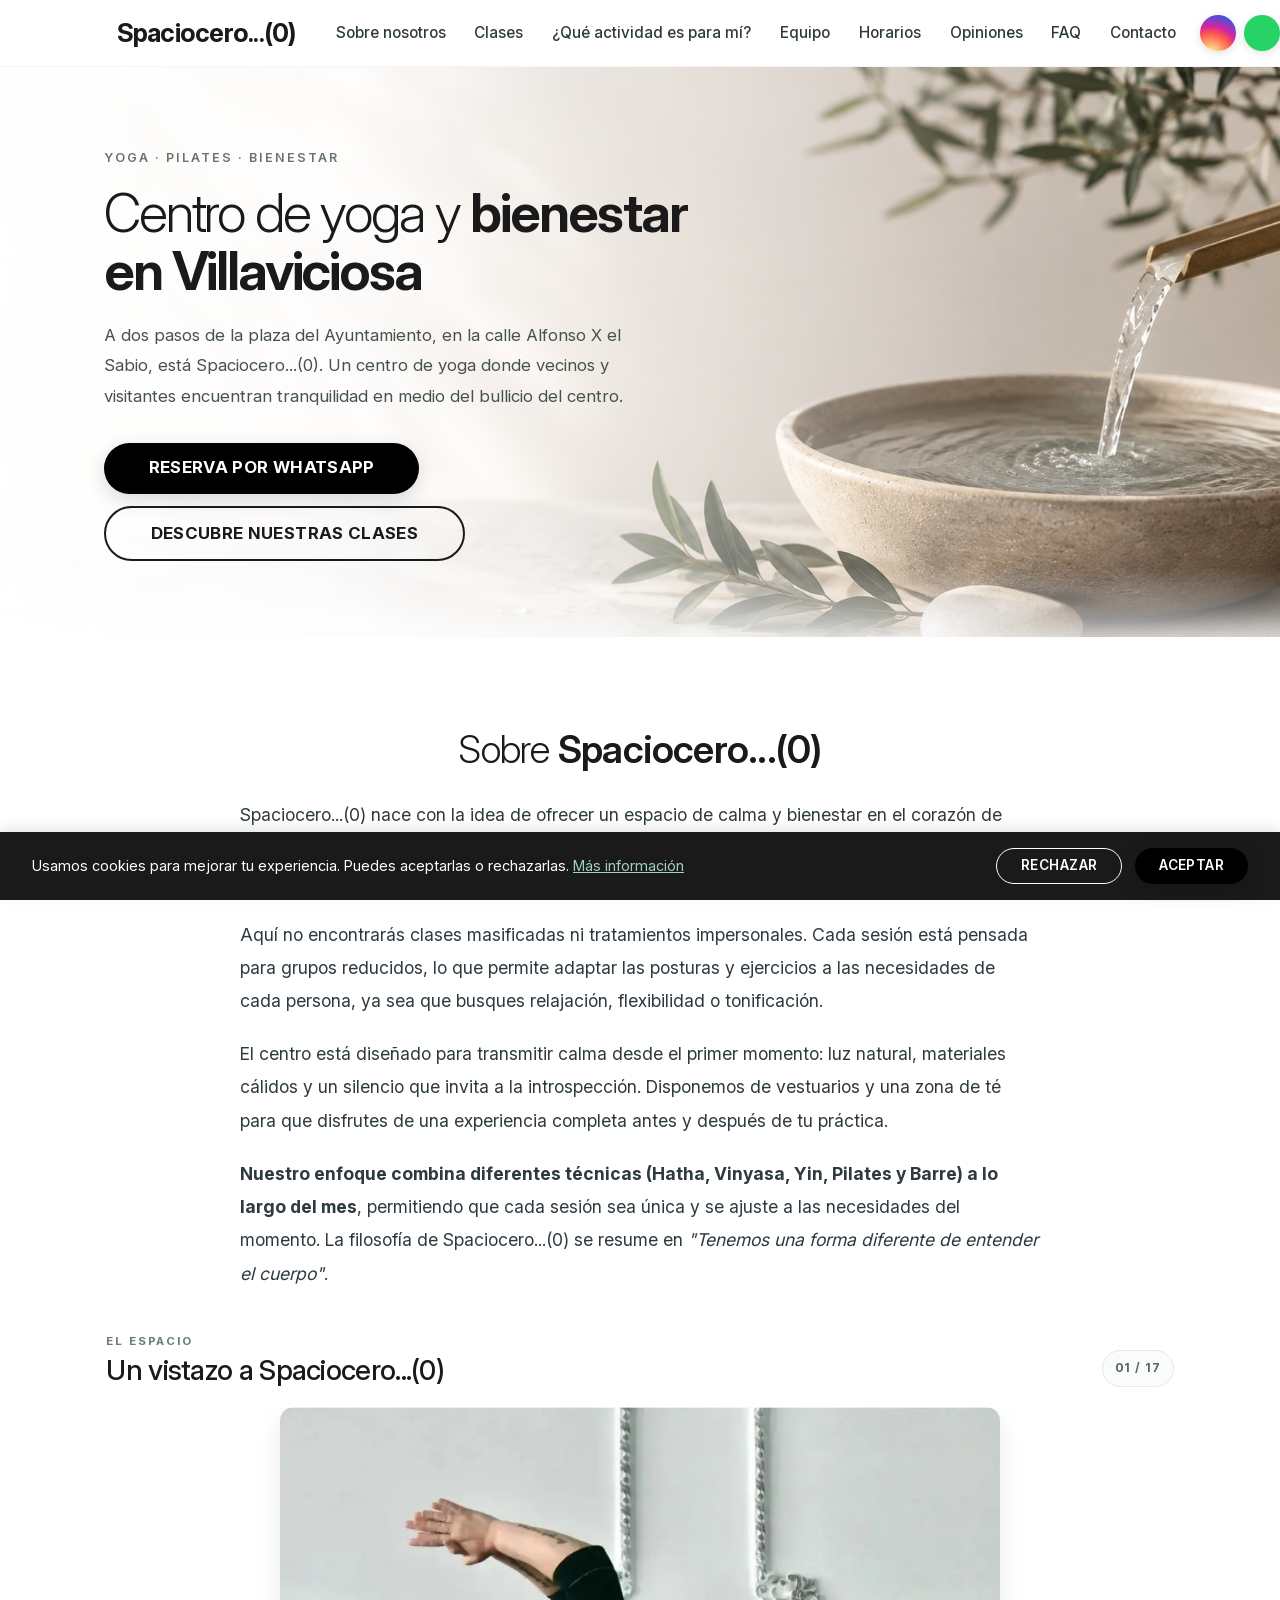
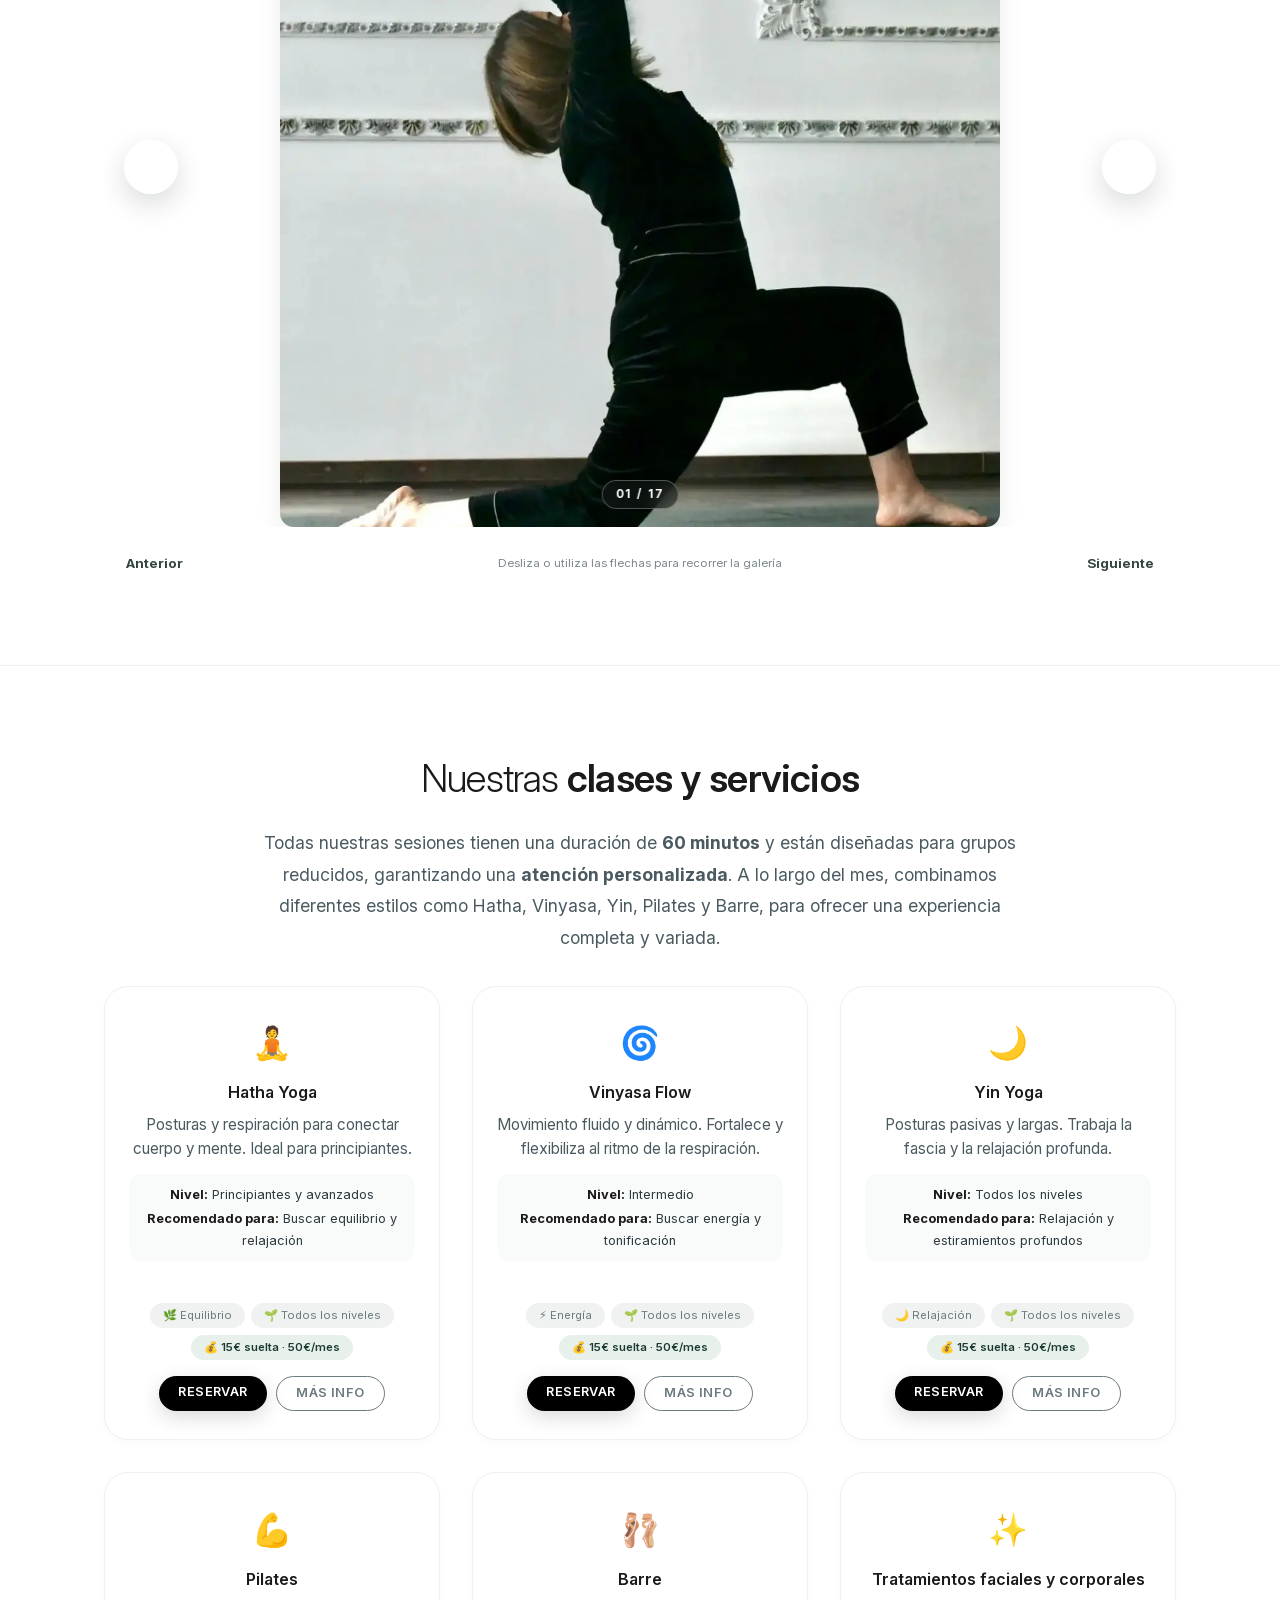
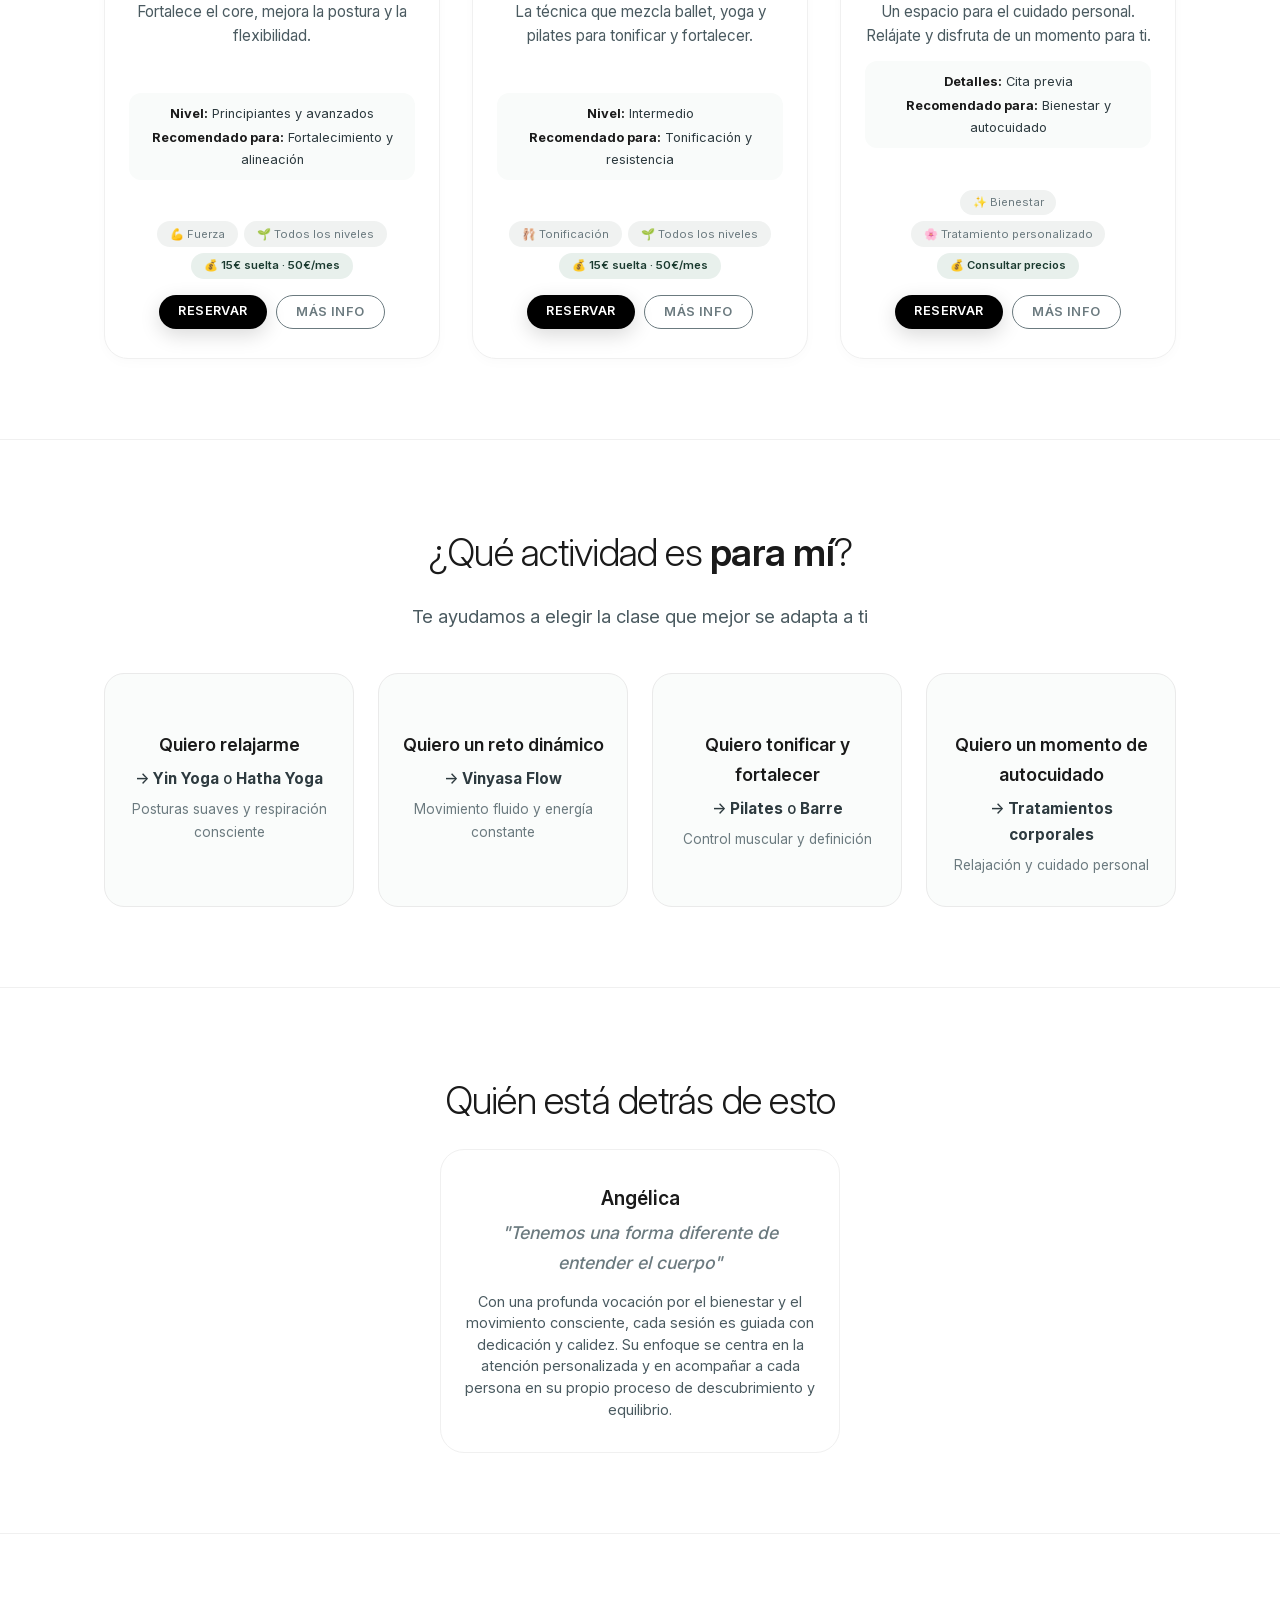
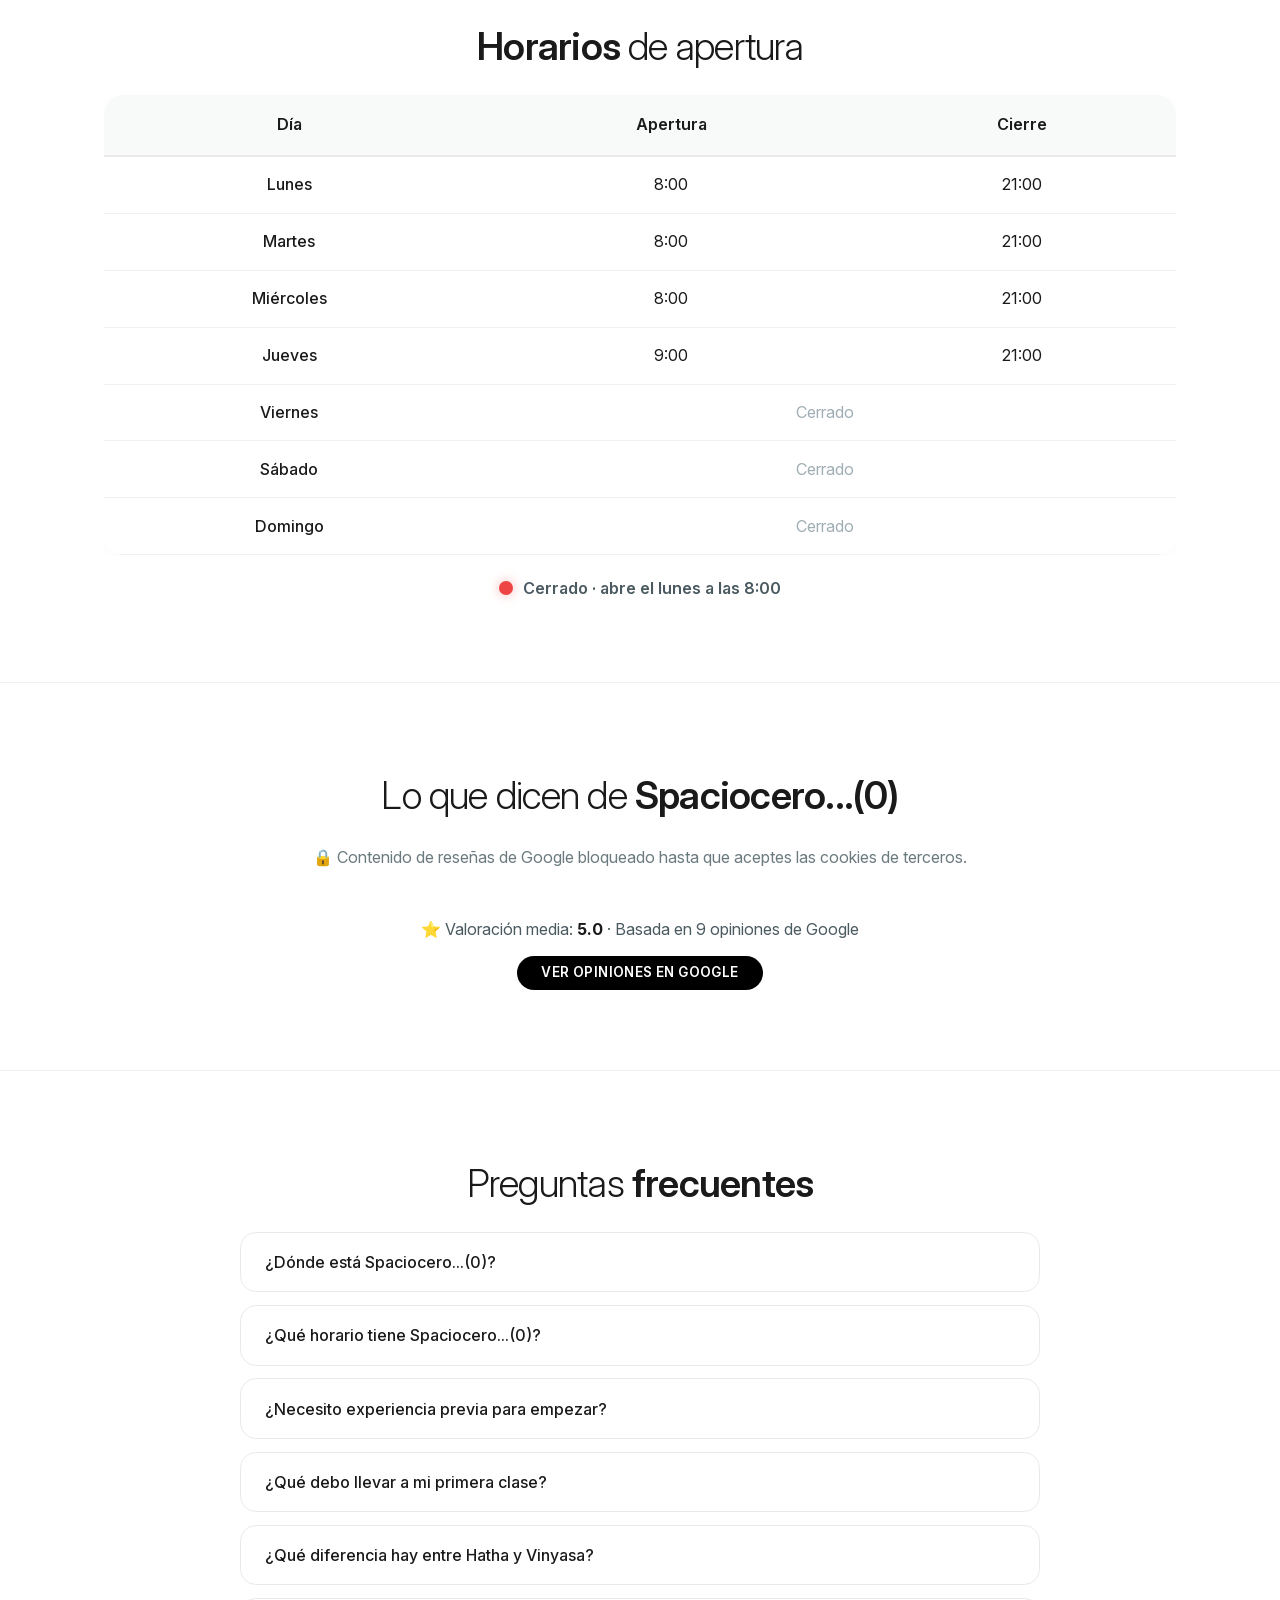
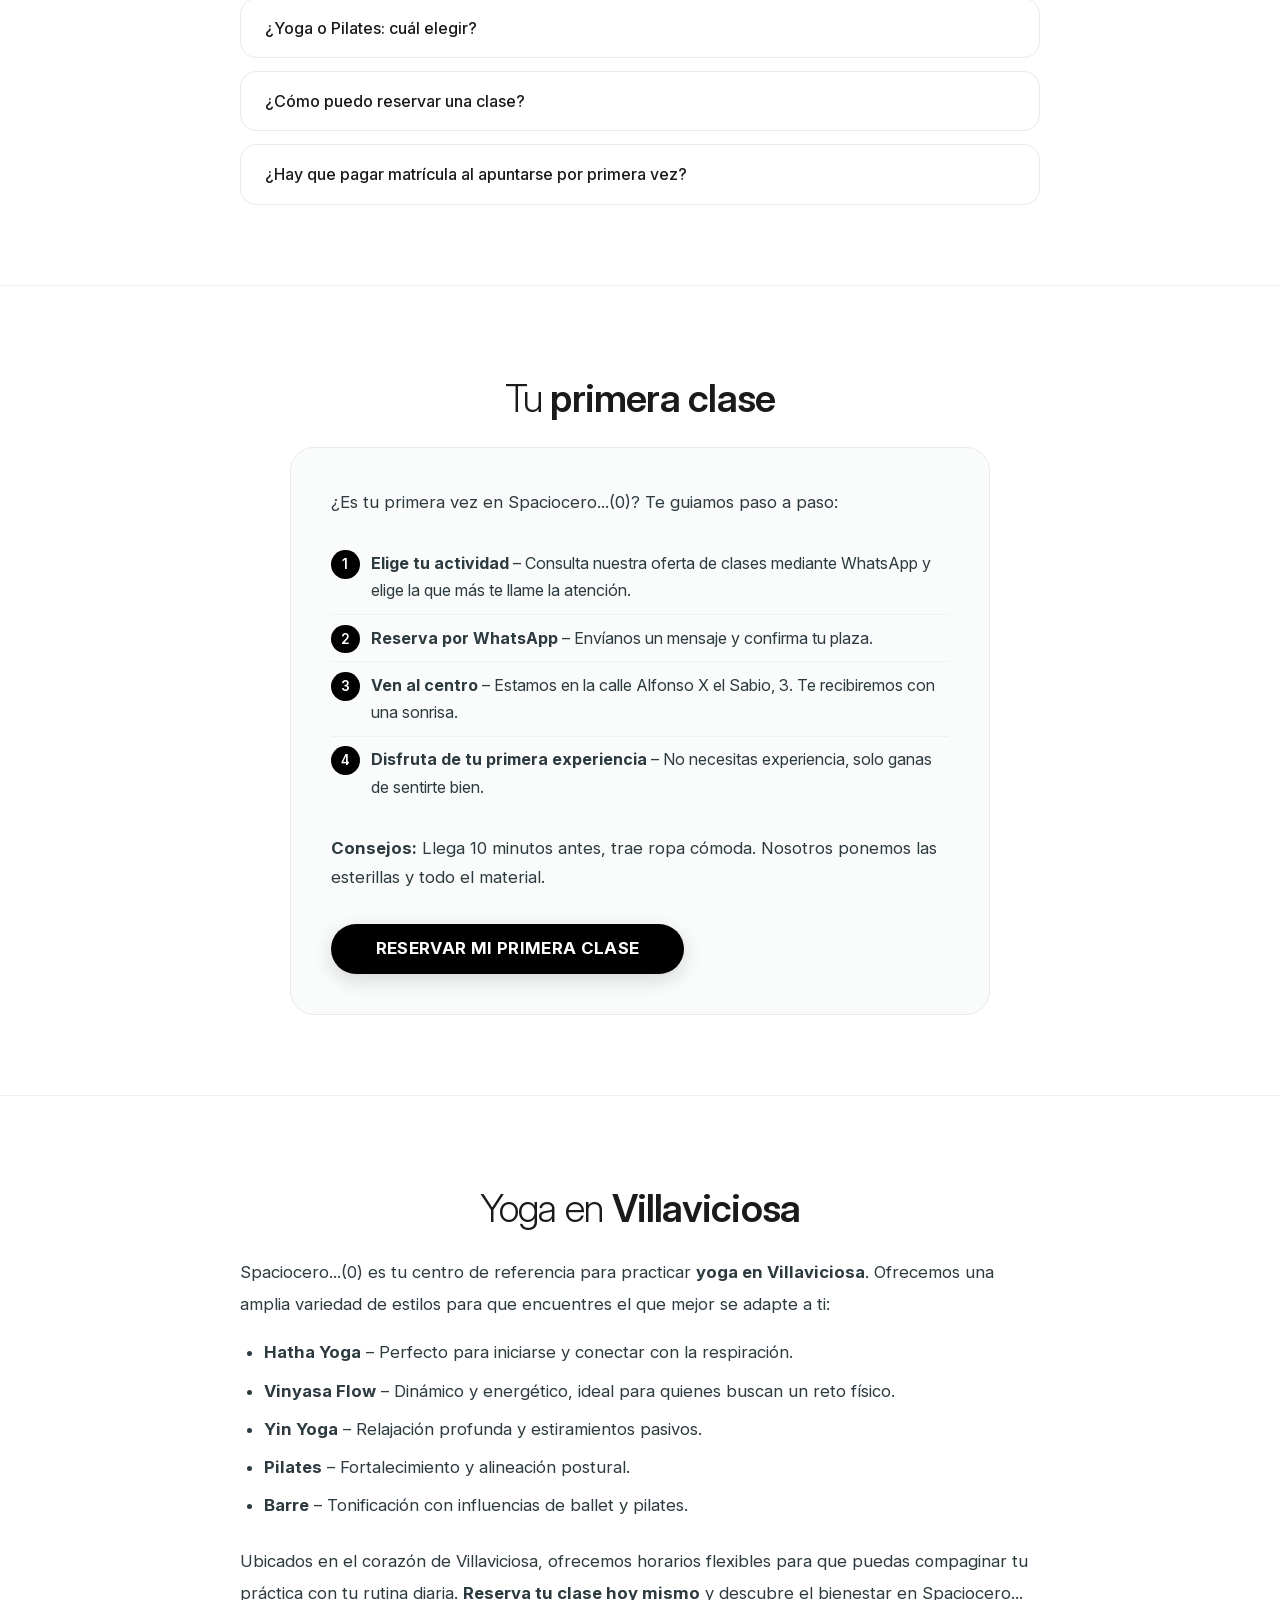
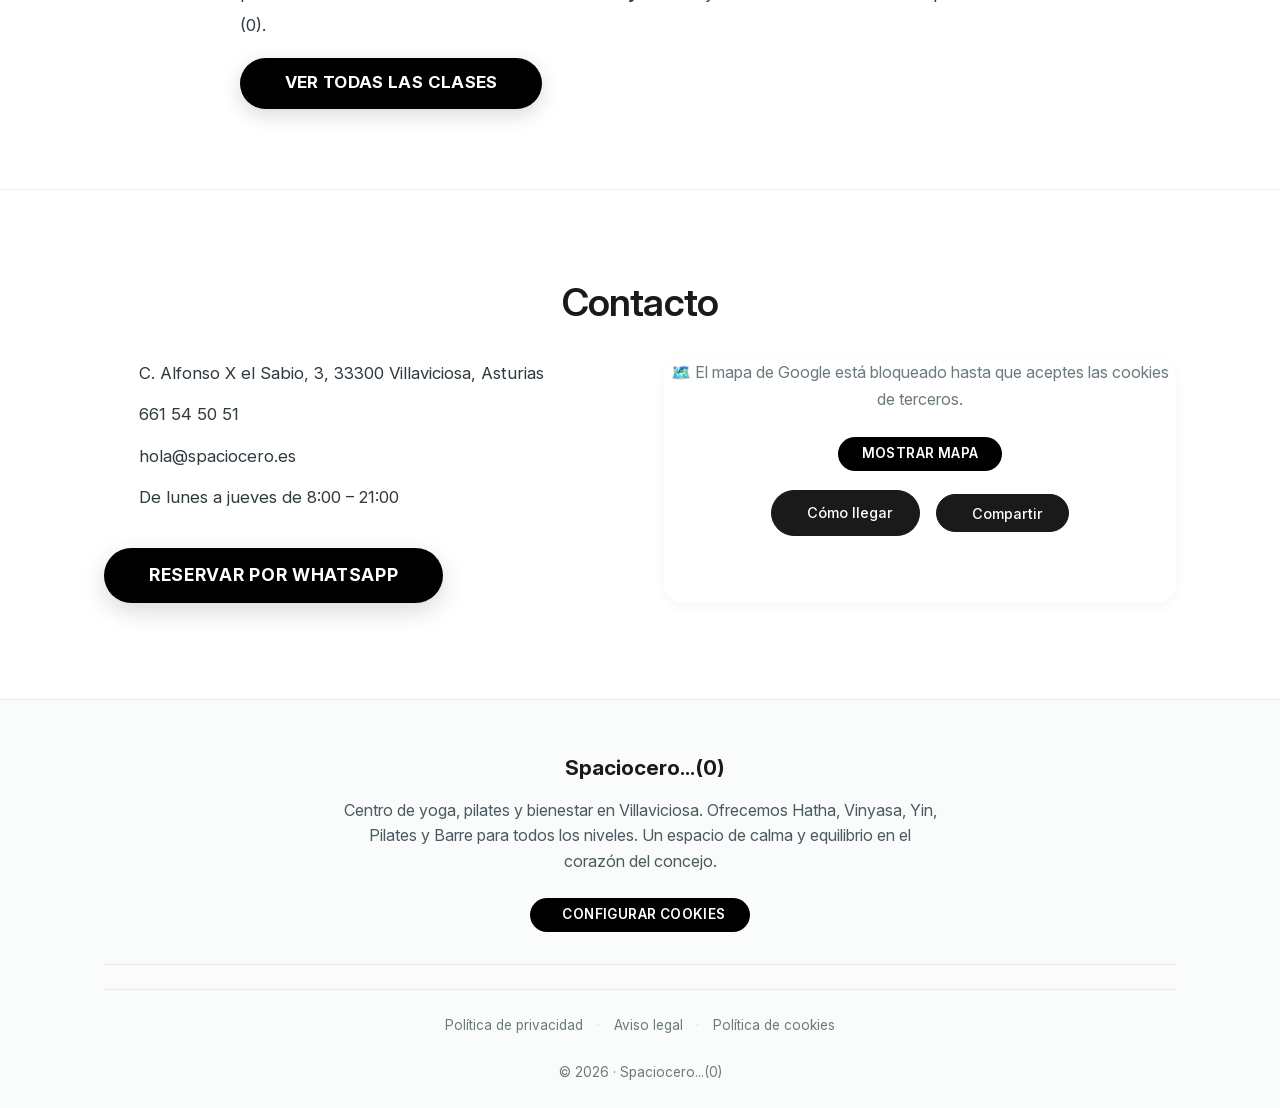
==== commit 44433d35: "update Spaciocero...(0)" ====
--- a/index.html
+++ b/index.html
@@ -8,7 +8,6 @@
     <link rel="icon" type="image/webp" href="./favicon.webp" />
     <link rel="icon" type="image/png" href="./favicon.png" sizes="any" />
     <link rel="canonical" href="https://spaciocero.pages.dev/" />
-    <link rel="apple-touch-icon" sizes="180x180" href="/apple-touch-icon.png" />
     <!-- Font Awesome se carga dinámicamente, no hay link estático -->
     <link rel="stylesheet" href="./styles.css" />
 
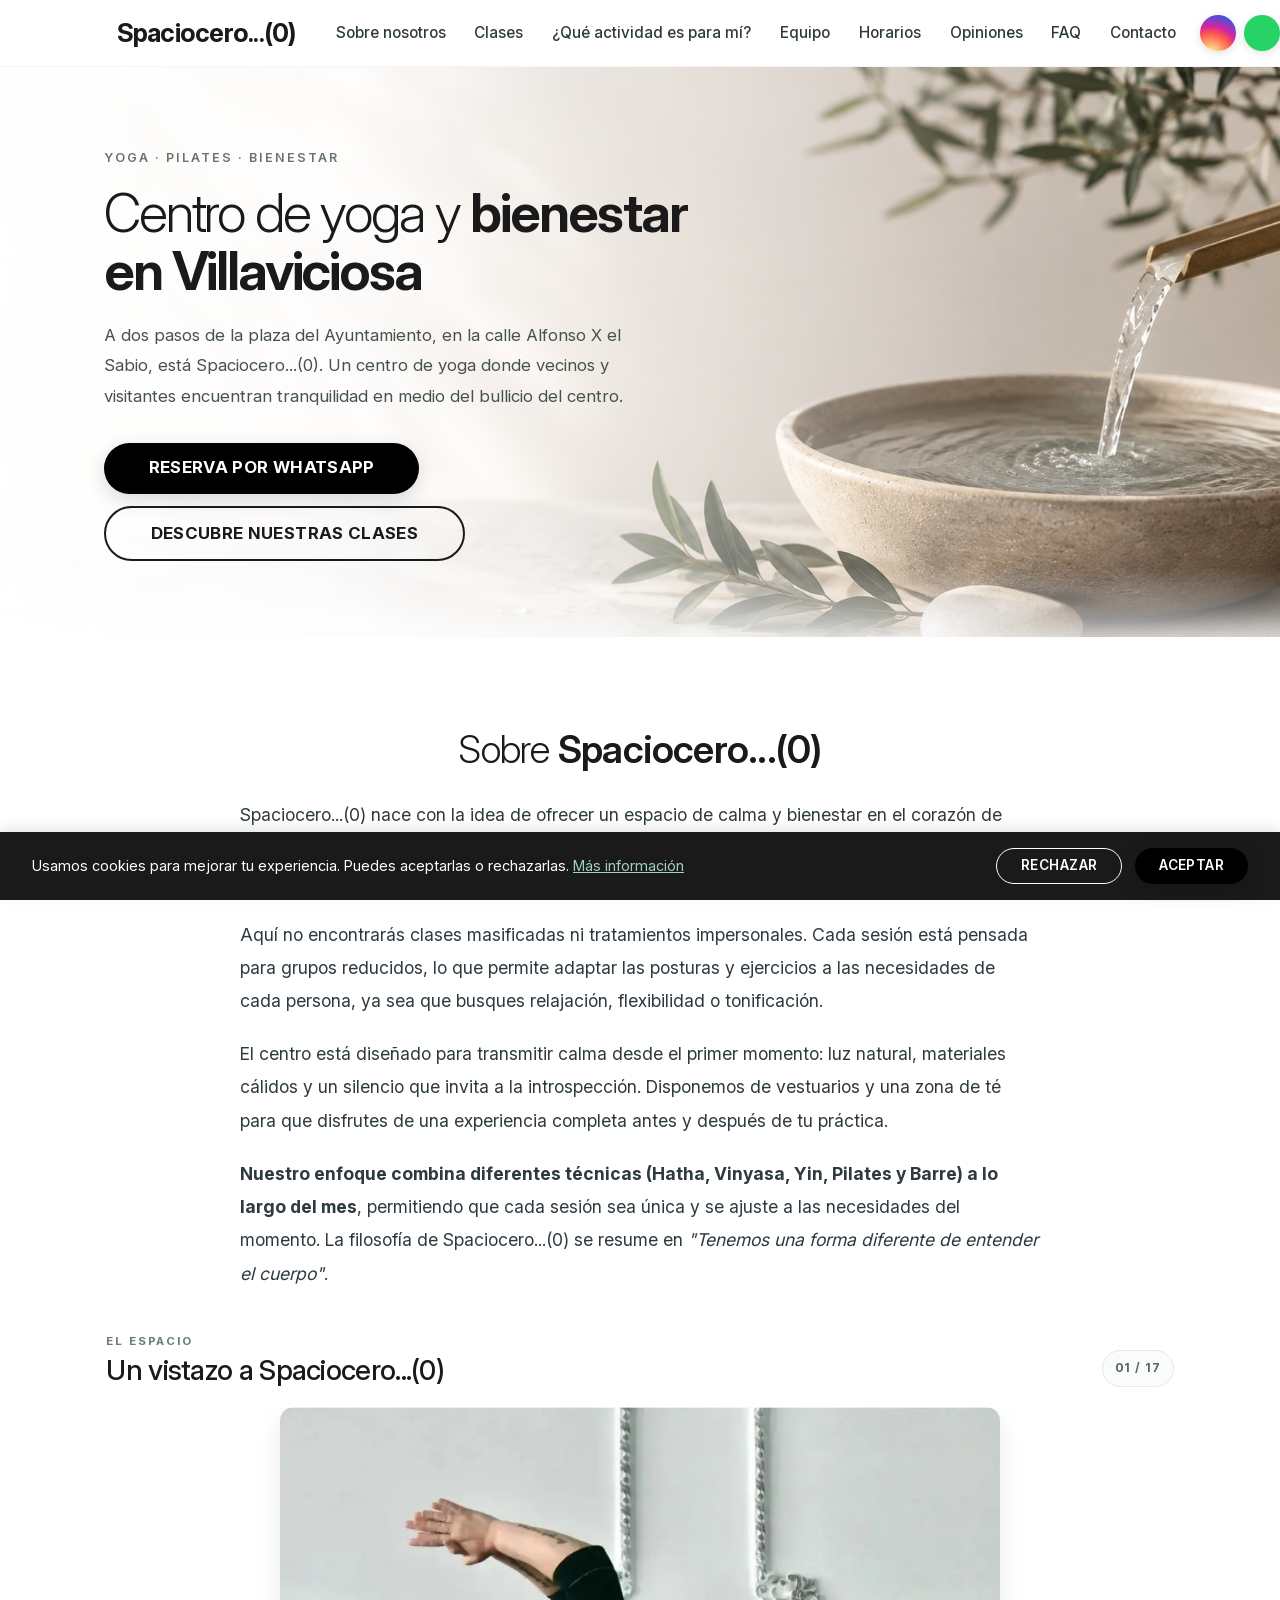
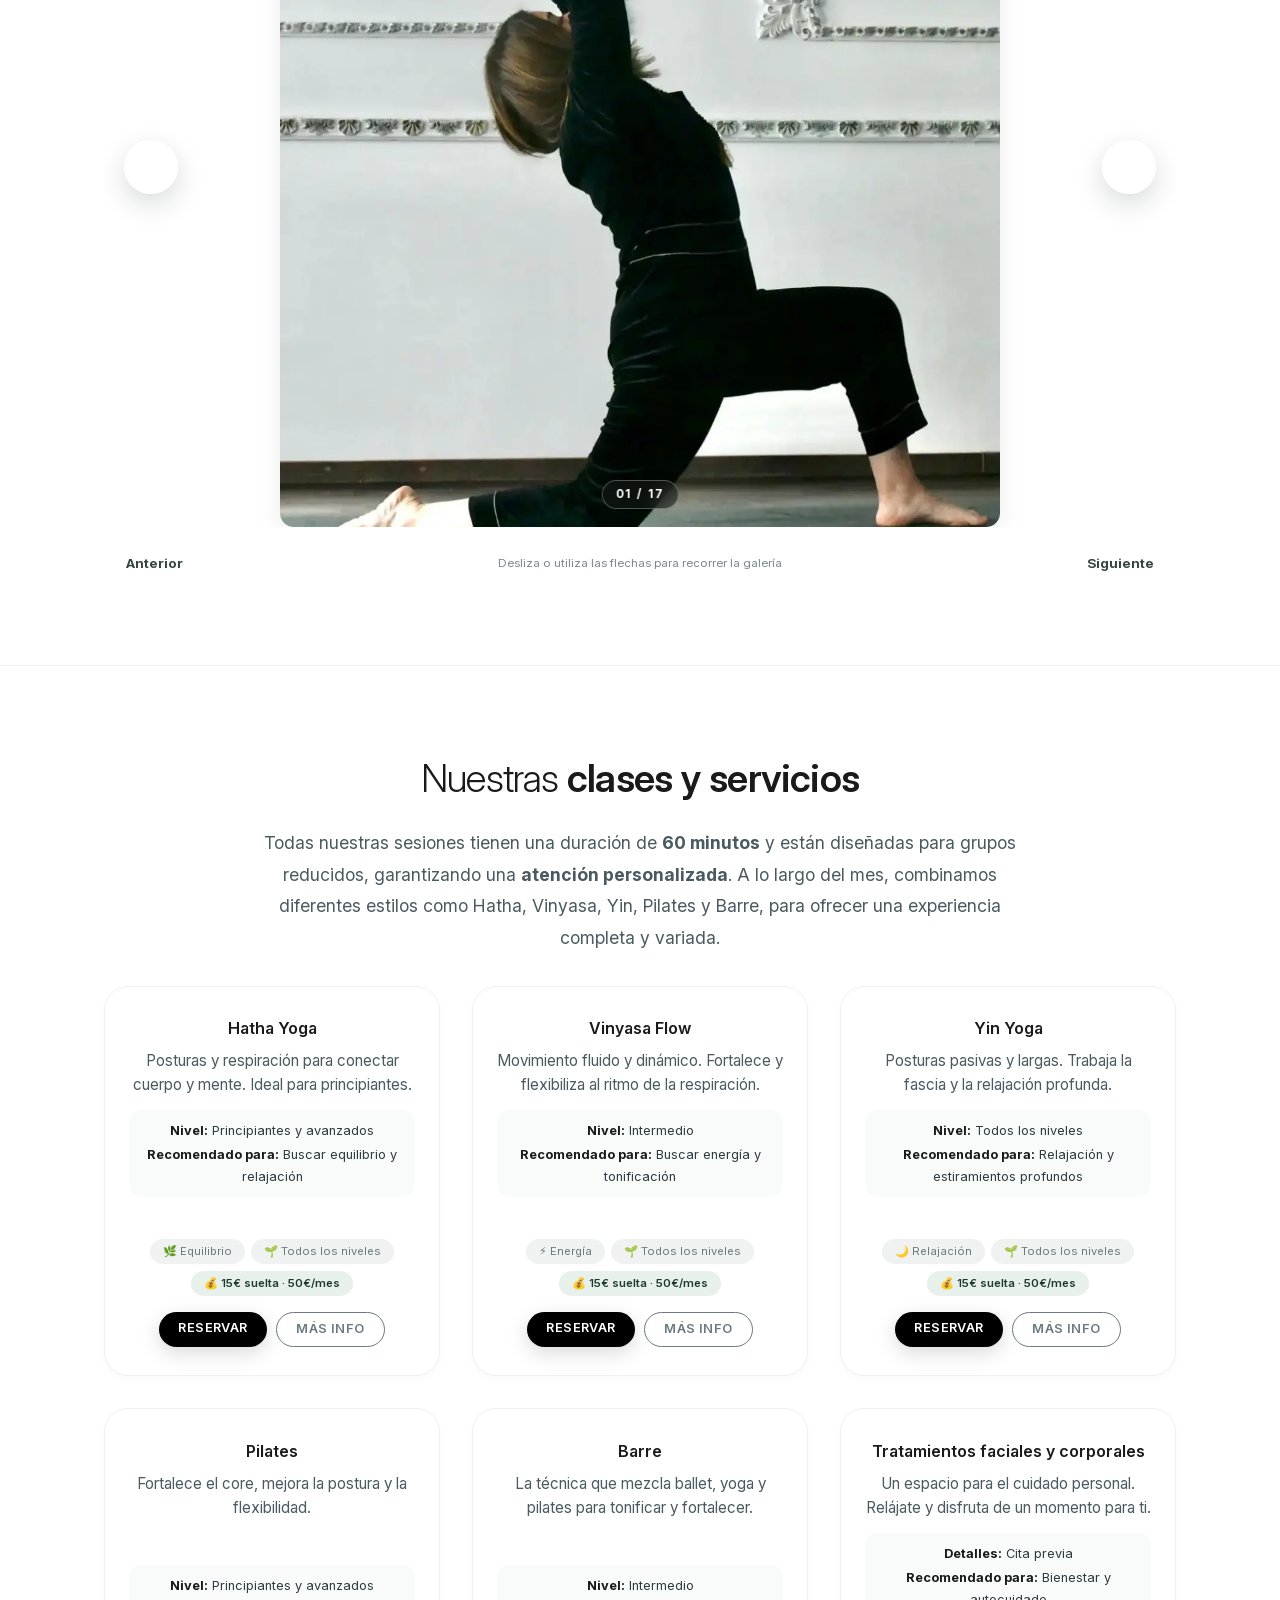
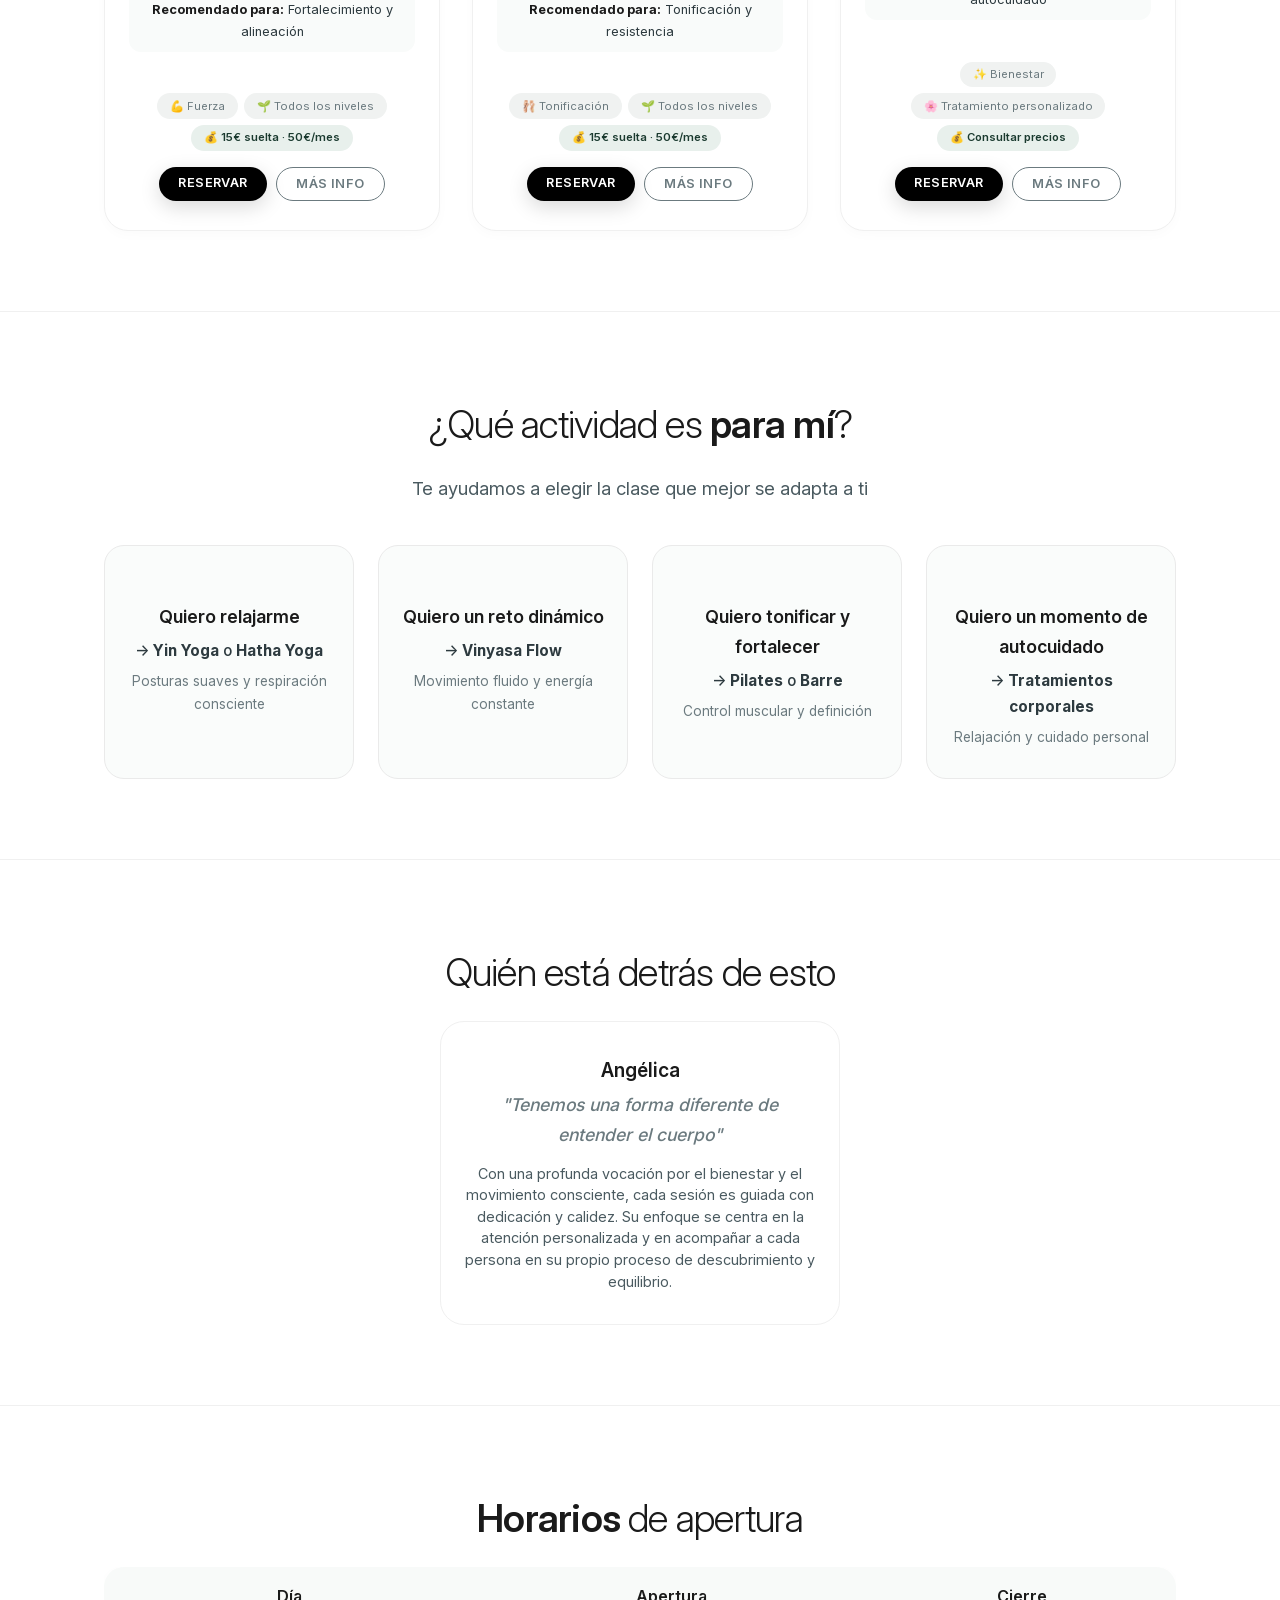
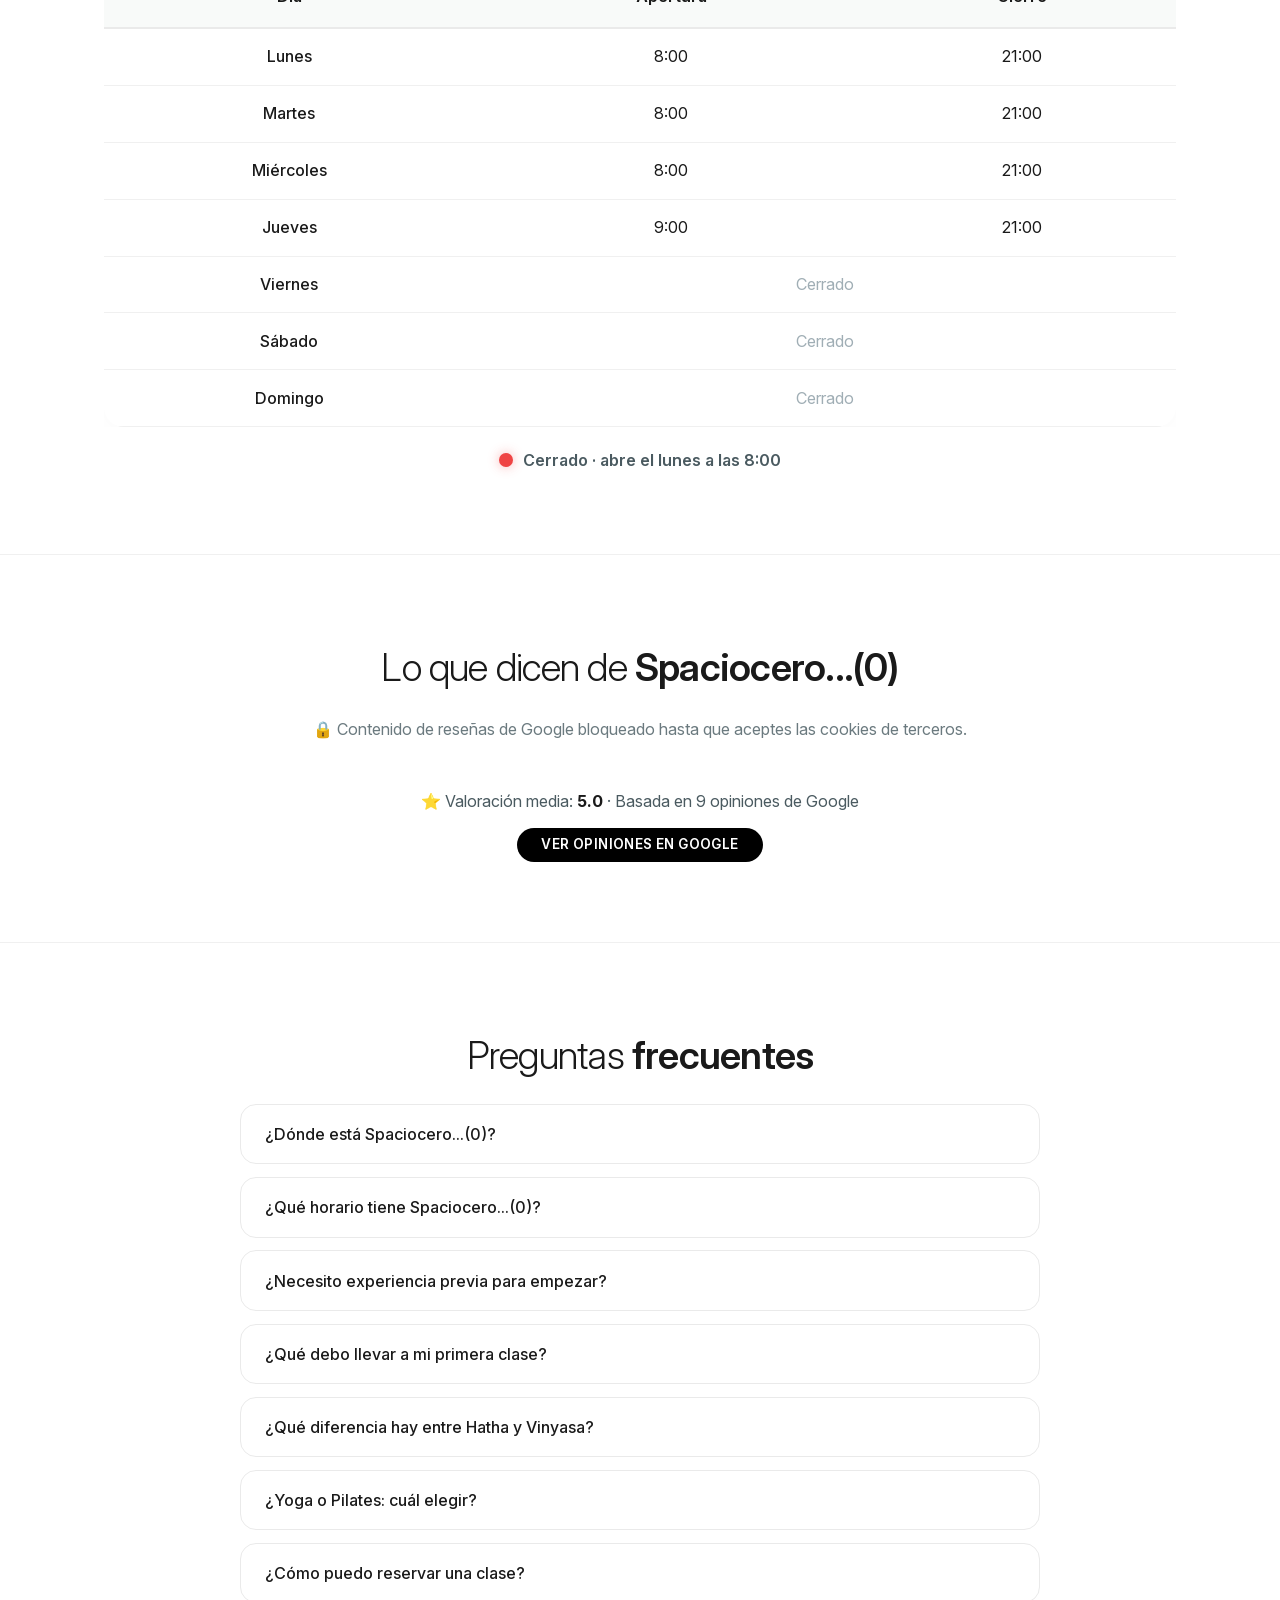
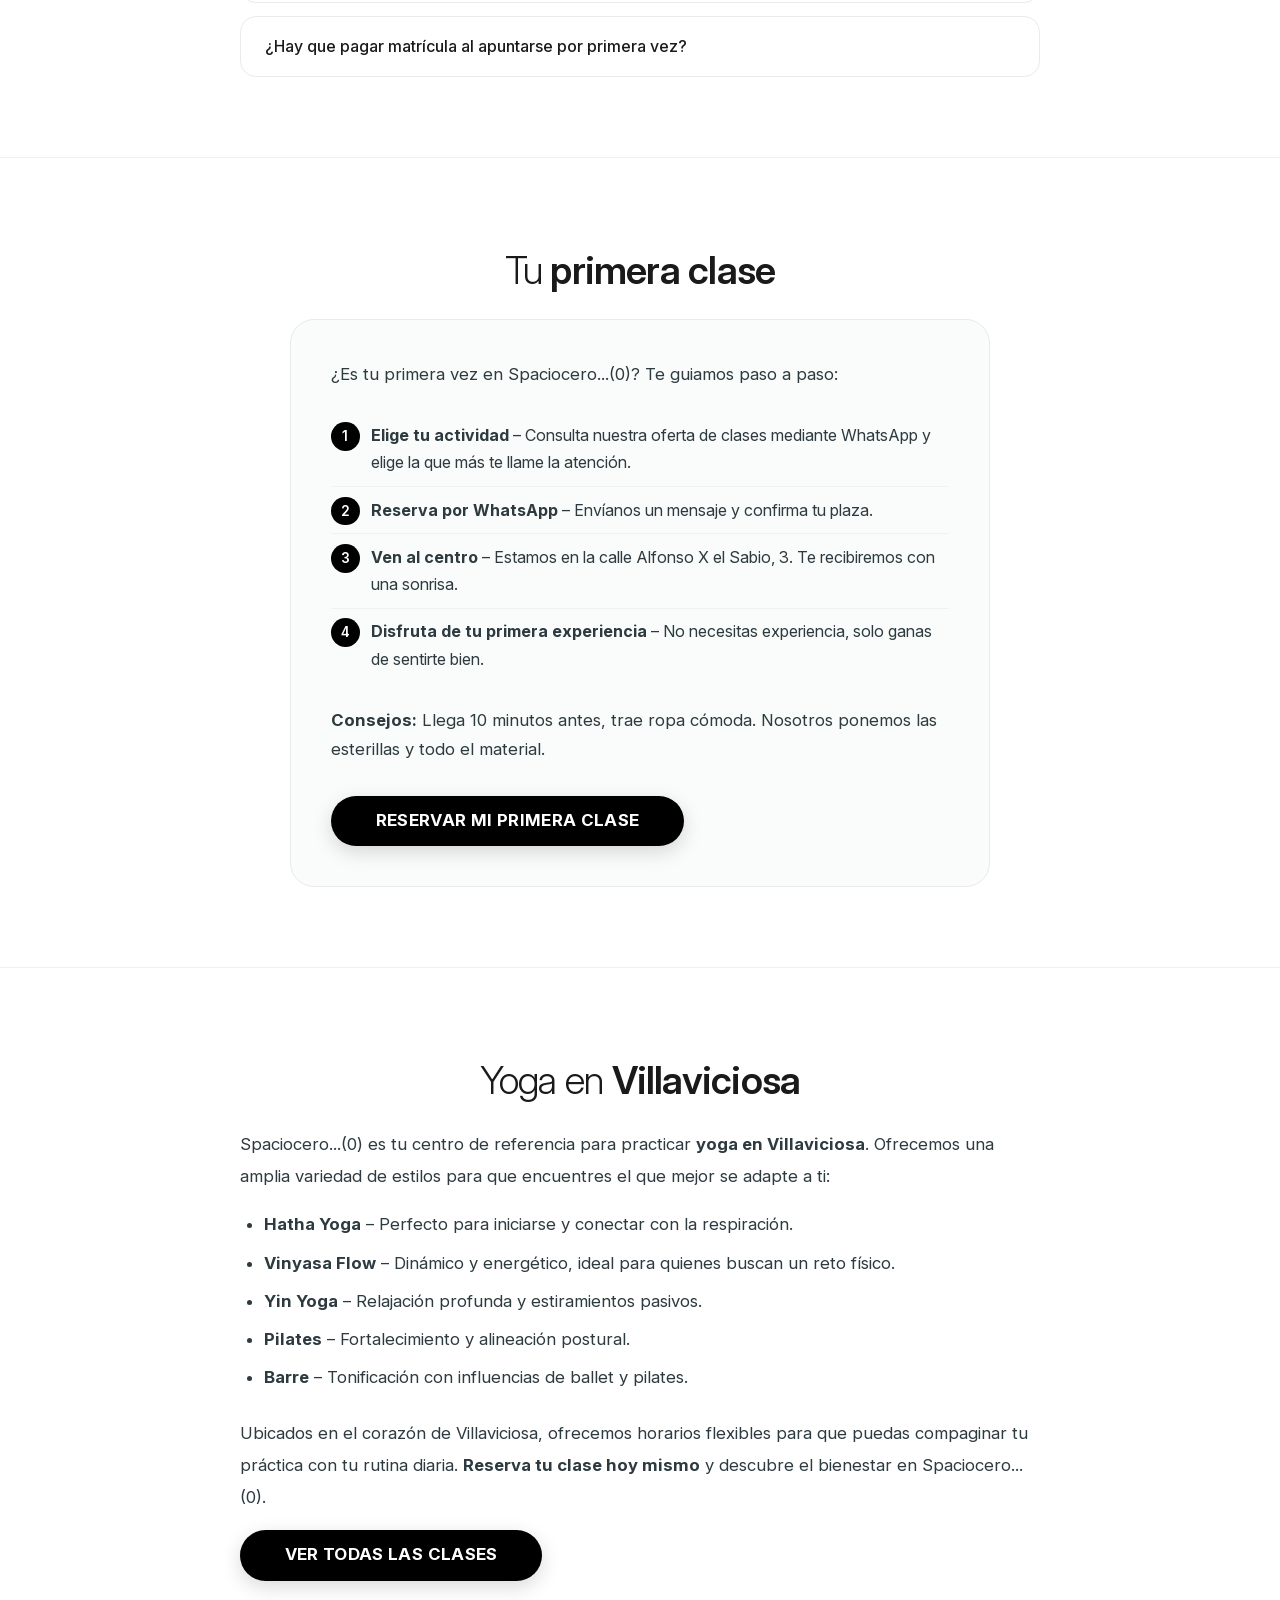
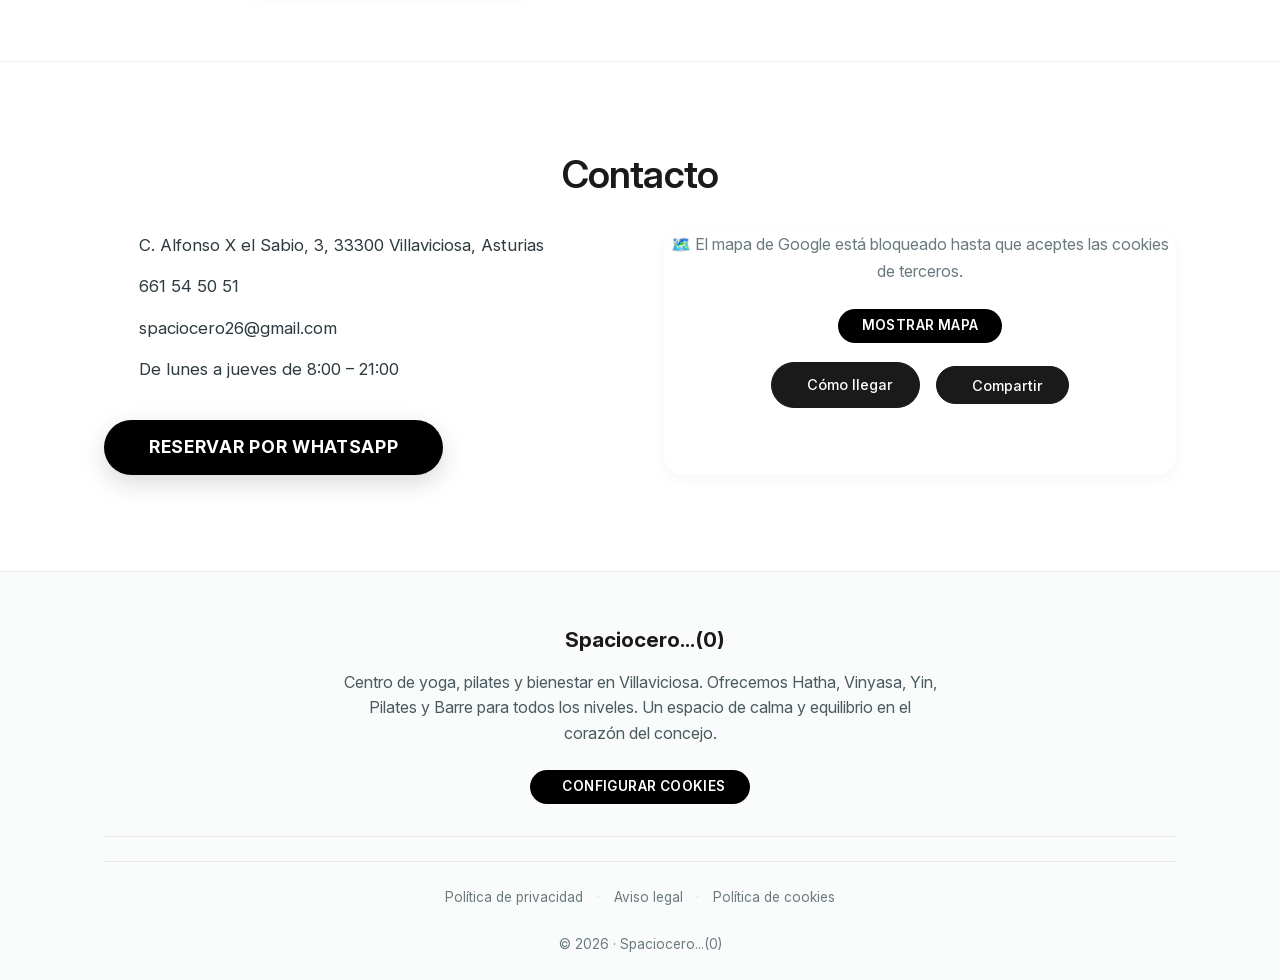
==== commit d9a24d0a: "update Spaciocero...(0)" ====
--- a/index.html
+++ b/index.html
@@ -160,7 +160,6 @@
                 <div class="clases-grid">
                     <!-- Hatha Yoga -->
                     <article class="clase-card">
-                        <div class="clase-icon">🧘</div>
                         <h3>Hatha Yoga</h3>
                         <p class="clase-desc">Posturas y respiración para conectar cuerpo y mente. Ideal para principiantes.</p>
                         <div class="clase-detalles">
@@ -180,7 +179,6 @@
 
                     <!-- Vinyasa Flow -->
                     <article class="clase-card">
-                        <div class="clase-icon">🌀</div>
                         <h3>Vinyasa Flow</h3>
                         <p class="clase-desc">Movimiento fluido y dinámico. Fortalece y flexibiliza al ritmo de la respiración.</p>
                         <div class="clase-detalles">
@@ -200,7 +198,6 @@
 
                     <!-- Yin Yoga -->
                     <article class="clase-card">
-                        <div class="clase-icon">🌙</div>
                         <h3>Yin Yoga</h3>
                         <p class="clase-desc">Posturas pasivas y largas. Trabaja la fascia y la relajación profunda.</p>
                         <div class="clase-detalles">
@@ -220,7 +217,6 @@
 
                     <!-- Pilates -->
                     <article class="clase-card">
-                        <div class="clase-icon">💪</div>
                         <h3>Pilates</h3>
                         <p class="clase-desc">Fortalece el core, mejora la postura y la flexibilidad.</p>
                         <div class="clase-detalles">
@@ -240,7 +236,6 @@
 
                     <!-- Barre -->
                     <article class="clase-card">
-                        <div class="clase-icon">🩰</div>
                         <h3>Barre</h3>
                         <p class="clase-desc">La técnica que mezcla ballet, yoga y pilates para tonificar y fortalecer.</p>
                         <div class="clase-detalles">
@@ -260,7 +255,6 @@
 
                     <!-- Tratamientos -->
                     <article class="clase-card">
-                        <div class="clase-icon">✨</div>
                         <h3>Tratamientos faciales y corporales</h3>
                         <p class="clase-desc">Un espacio para el cuidado personal. Relájate y disfruta de un momento para ti.</p>
                         <div class="clase-detalles">
@@ -366,7 +360,7 @@
         <section id="opiniones" class="section">
             <div class="container">
                 <h2 class="section-title">Lo que dicen de <strong>Spaciocero...(0)</strong></h2>
-                <div id="gr-widget-container" class="third-party-placeholder" data-grwidget-key="C6u9eK5mrOUkaSLZZCuBZKRG">
+                <div id="gr-widget-container" class="third-party-placeholder" data-grwidget-key="NSitoqXbDL5in3KYSa2H1Rkw">
                     <p class="placeholder-text">🔒 Contenido de reseñas de Google bloqueado hasta que aceptes las cookies de terceros.</p>
                 </div>
                 <div class="opiniones-footer">
@@ -507,7 +501,7 @@
                     <div class="contacto-info">
                         <p><i class="fas fa-location-dot contacto-icon"></i> C. Alfonso X el Sabio, 3, 33300 Villaviciosa, Asturias</p>
                         <p><i class="fas fa-phone contacto-icon"></i> <a href="tel:661545051">661 54 50 51</a></p>
-                        <p><i class="fas fa-envelope contacto-icon"></i> <a href="mailto:hola@spaciocero.es">hola@spaciocero.es</a></p>
+                        <p><i class="fas fa-envelope contacto-icon"></i> <a href="mailto:spaciocero26@gmail.com">spaciocero26@gmail.com</a></p>
                         <p><i class="fas fa-clock contacto-icon"></i> De lunes a jueves de 8:00 – 21:00</p>
                         <a href="https://wa.me/34661545051?text=Hola%2C%20me%20gustar%C3%ADa%20recibir%20informaci%C3%B3n" target="_blank" rel="noopener noreferrer" class="btn btn-primary" style="margin-top:1.5rem;">Reservar por WhatsApp</a>
                     </div>
@@ -622,7 +616,7 @@
         "addressCountry": "ES"
       },
       "telephone": "+34661545051",
-      "email": "hola@spaciocero.es",
+      "email": "spaciocero26@gmail.com",
       "url": "https://spaciocero.pages.dev",
       "openingHoursSpecification": [
         {
--- a/styles.css
+++ b/styles.css
@@ -1181,7 +1181,7 @@
 }
 
 /* ============================================
-   OPINIONES
+   OPINIONES - MEJORADO
    ============================================ */
 #opiniones .container {
     display: flex !important;
@@ -1189,31 +1189,48 @@
     align-items: center !important;
 }
 
-.grwidget-embed {
-    width: 100% !important;
-    max-width: 800px !important;
+/* El placeholder que se muestra antes de aceptar cookies */
+.third-party-placeholder {
+    background: #f8faf9;
+    border: 2px dashed #d0d8d5;
+    border-radius: 20px;
+    padding: 2.5rem 1.5rem;
+    text-align: center;
+    margin: 1.5rem 0;
+    min-height: 150px;
+    display: flex;
+    flex-direction: column;
+    align-items: center;
+    justify-content: center;
+    transition: all 0.3s ease;
+}
+
+.third-party-placeholder .placeholder-text {
+    color: #6b7a7f;
+    font-size: 1rem;
+    margin-bottom: 1rem;
+}
+
+.third-party-placeholder .btn {
+    margin-top: 0.5rem;
+}
+
+/* Mapa */
+#google-map-container iframe {
+    width: 100%;
+    height: 220px;
+    border: 0;
+    border-radius: 20px;
+}
+
+/* Eliminar bordes y fondos extra en los placeholders cuando no se usan */
+#google-map-container.third-party-placeholder,
+#gr-widget-container.third-party-placeholder {
+    background: transparent !important;
+    border: none !important;
+    padding: 0 !important;
     margin: 0 auto !important;
-    display: block !important;
-    text-align: center !important;
-}
-
-.grwidget-embed * {
-    text-align: center !important;
-    margin-left: auto !important;
-    margin-right: auto !important;
-    float: none !important;
-    display: block !important;
-}
-
-.grwidget-embed .grw-rating,
-.grwidget-embed .grw-stars,
-.grwidget-embed .grw-review-text,
-.grwidget-embed .grw-review-author,
-.grwidget-embed .grw-review-date,
-.grwidget-embed .grw-review-content {
-    display: inline-block !important;
-    float: none !important;
-    text-align: center !important;
+    min-height: auto !important;
 }
 
 .opiniones-footer {
@@ -1912,69 +1929,17 @@
     border-radius: 20px;
 }
 
+/* GR Widget: dejar que el widget gestione su propio diseño y responsive */
 #gr-widget-container {
-    width: 100% !important;
-    max-width: 800px !important;
-    margin: 0 auto !important;
-    display: flex !important;
-    flex-direction: column !important;
-    align-items: center !important;
-    justify-content: center !important;
-    text-align: center !important;
+    width: 100%;
+    max-width: 1000px;
+    margin: 0 auto;
 }
 
 #gr-widget-container .grwidget-embed {
-    width: 100% !important;
-    max-width: 800px !important;
-    margin: 0 auto !important;
-    display: flex !important;
-    flex-direction: column !important;
-    align-items: center !important;
-    justify-content: center !important;
-    text-align: center !important;
-}
-
-#gr-widget-container *,
-#gr-widget-container .grwidget-embed * {
-    margin-left: auto !important;
-    margin-right: auto !important;
-    text-align: center !important;
-    display: block !important;
-    float: none !important;
-    clear: both !important;
-}
-
-#gr-widget-container .grw-rating,
-#gr-widget-container .grw-stars,
-#gr-widget-container .grw-review-text,
-#gr-widget-container .grw-review-author,
-#gr-widget-container .grw-review-date,
-#gr-widget-container .grw-review-content,
-#gr-widget-container .grw-review-item,
-#gr-widget-container .grw-widget,
-#gr-widget-container .grw-row,
-#gr-widget-container .grw-col {
-    display: flex !important;
-    flex-direction: column !important;
-    align-items: center !important;
-    justify-content: center !important;
-    text-align: center !important;
-    margin-left: auto !important;
-    margin-right: auto !important;
-    float: none !important;
-    width: 100% !important;
-    max-width: 100% !important;
-}
-
-#gr-widget-container ul,
-#gr-widget-container li {
-    list-style: none !important;
-    padding: 0 !important;
-    margin: 0 auto !important;
-    text-align: center !important;
-    display: flex !important;
-    flex-direction: column !important;
-    align-items: center !important;
+    width: 100%;
+    max-width: 100%;
+    margin: 0 auto;
 }
 
 /* ============================================
@@ -2010,13 +1975,6 @@
         font-size: 0.9rem;
     }
 
-    #gr-widget-container {
-        max-width: 100% !important;
-        padding: 0 0.5rem !important;
-    }
-    #gr-widget-container .grwidget-embed {
-        max-width: 100% !important;
-    }
 }
 
 /* ============================================
